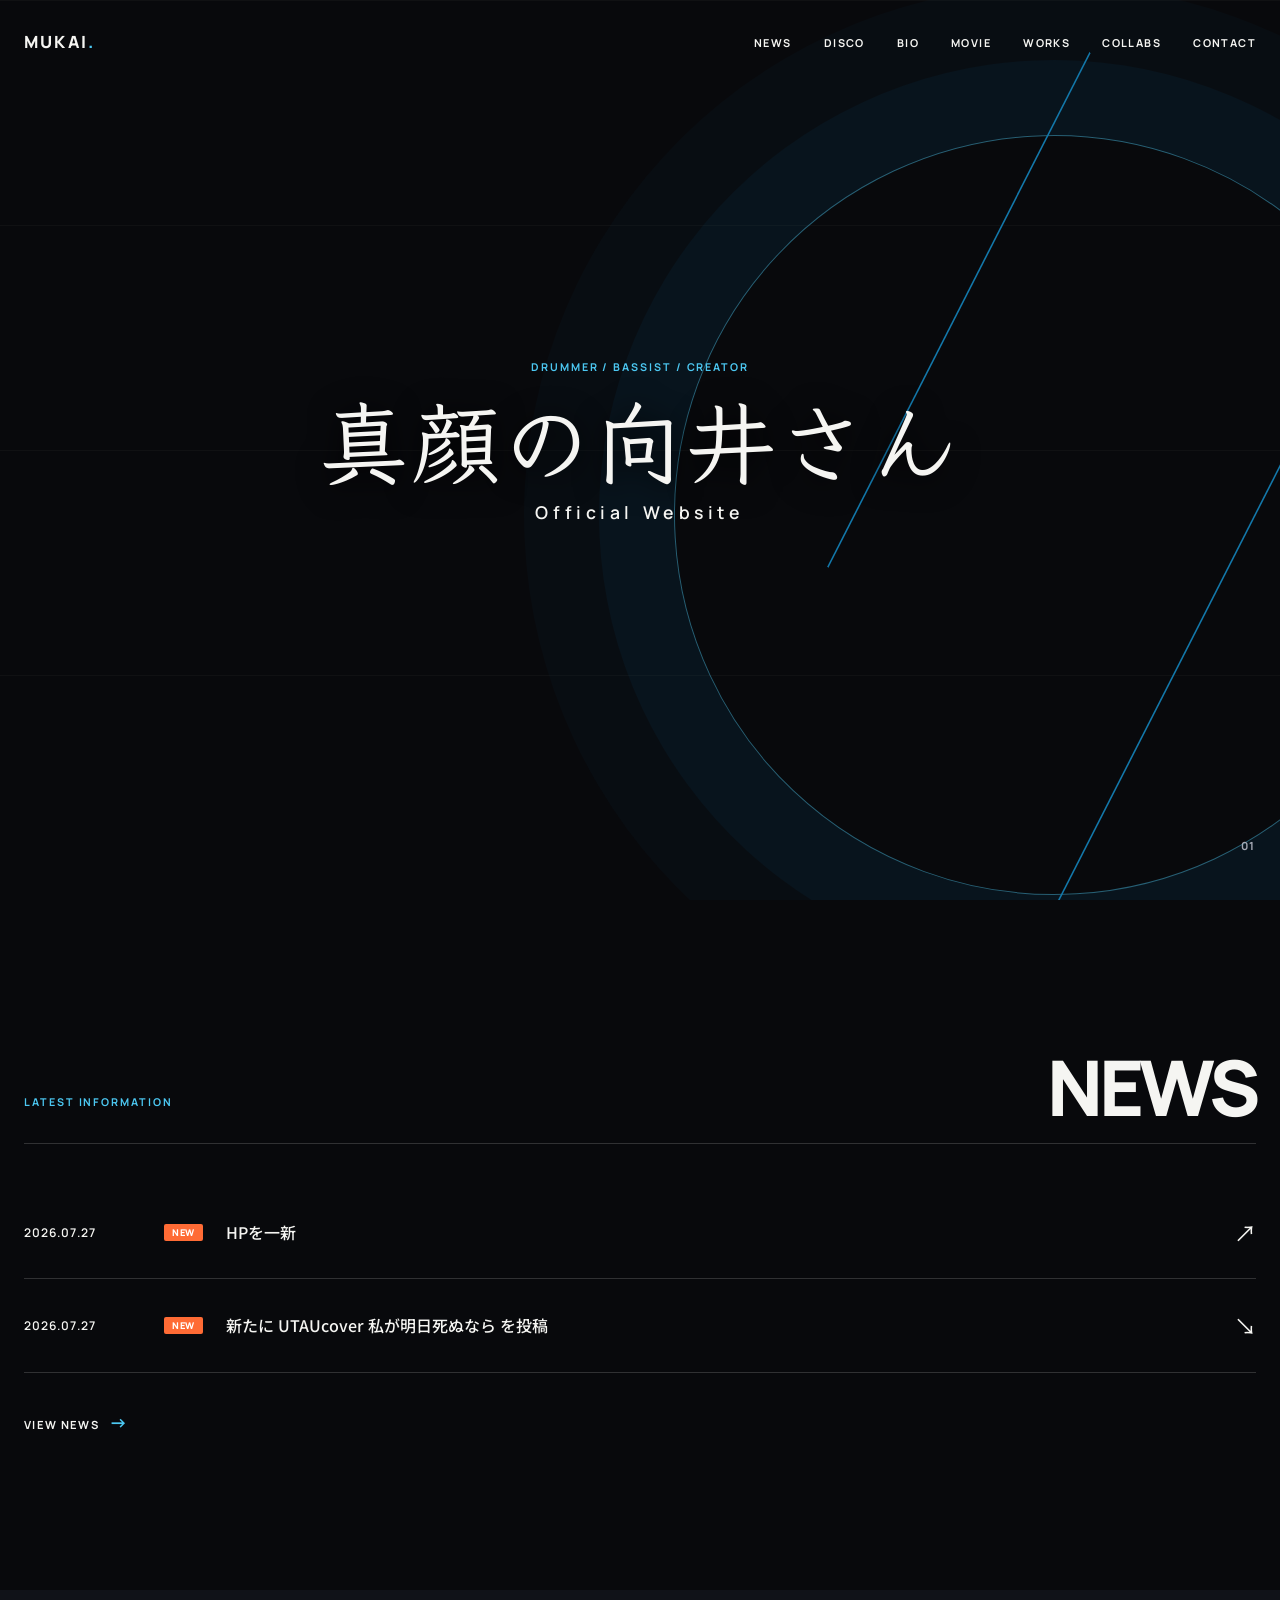
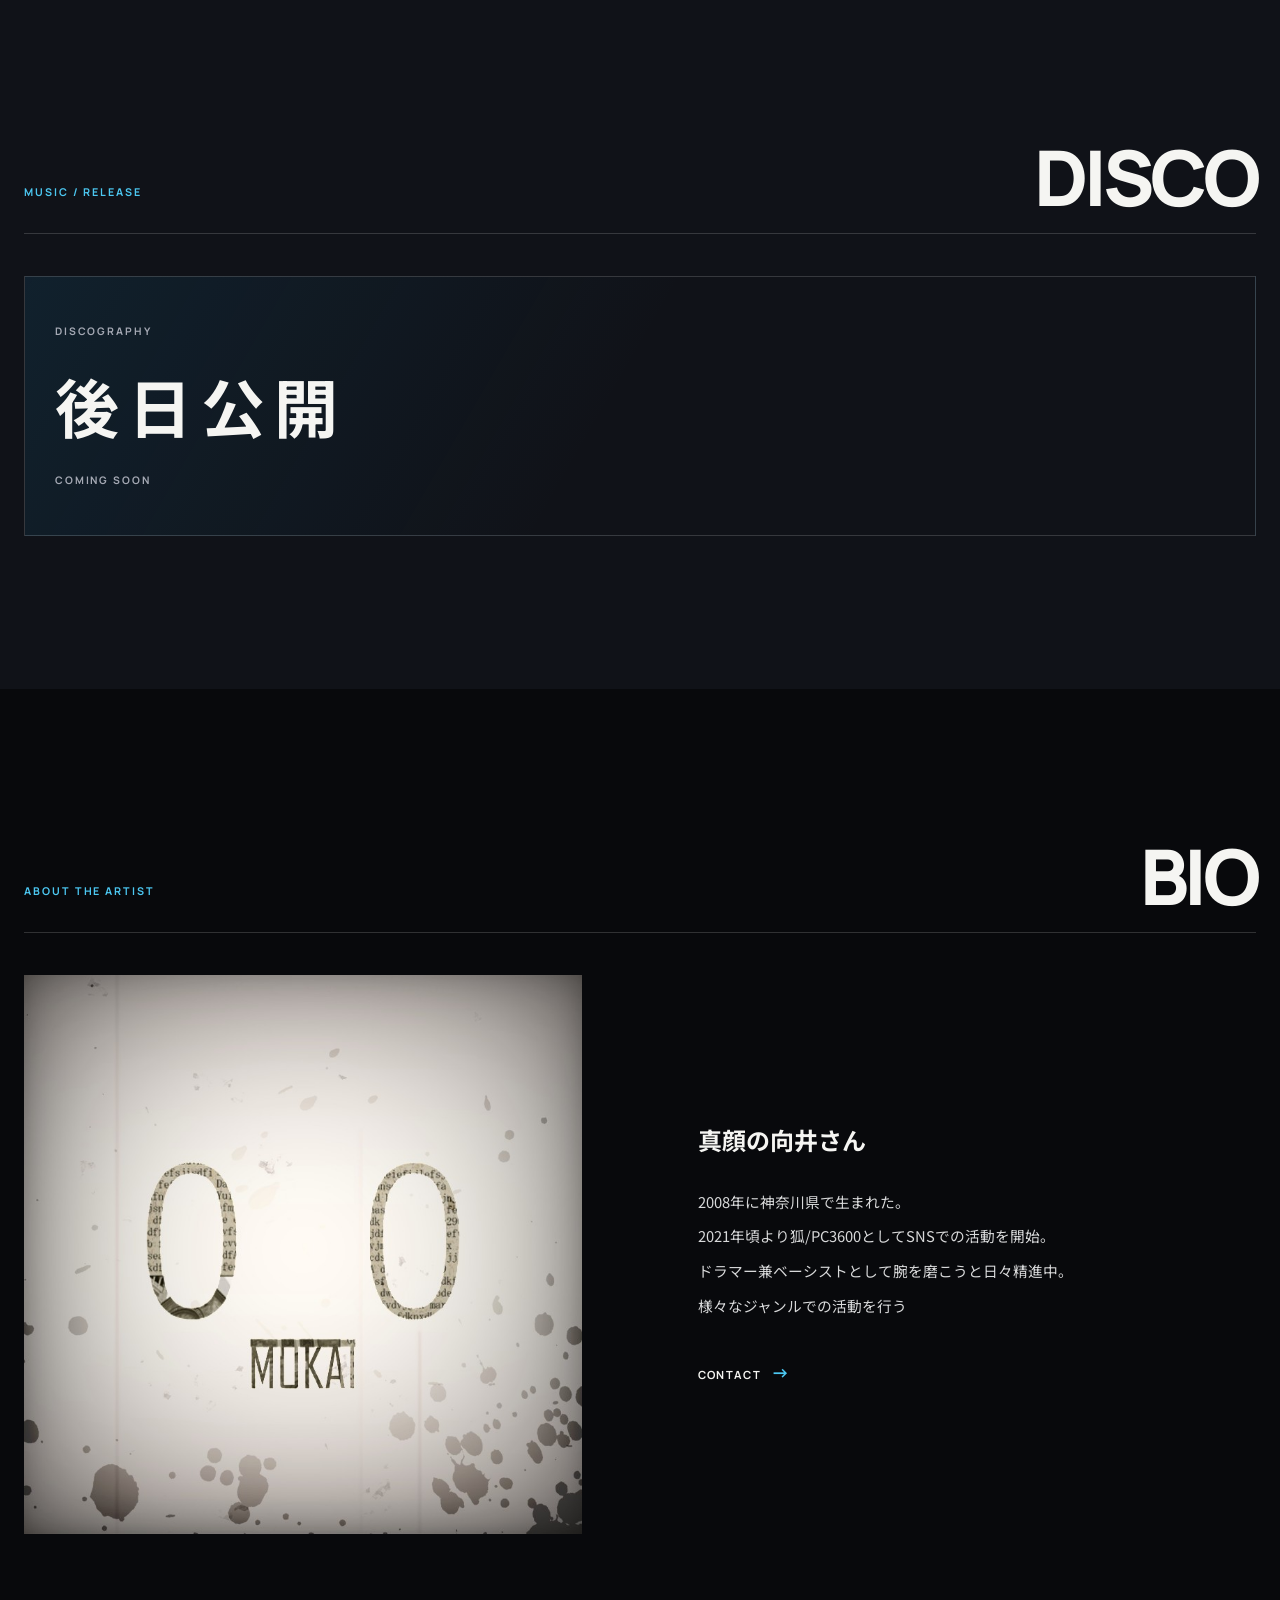
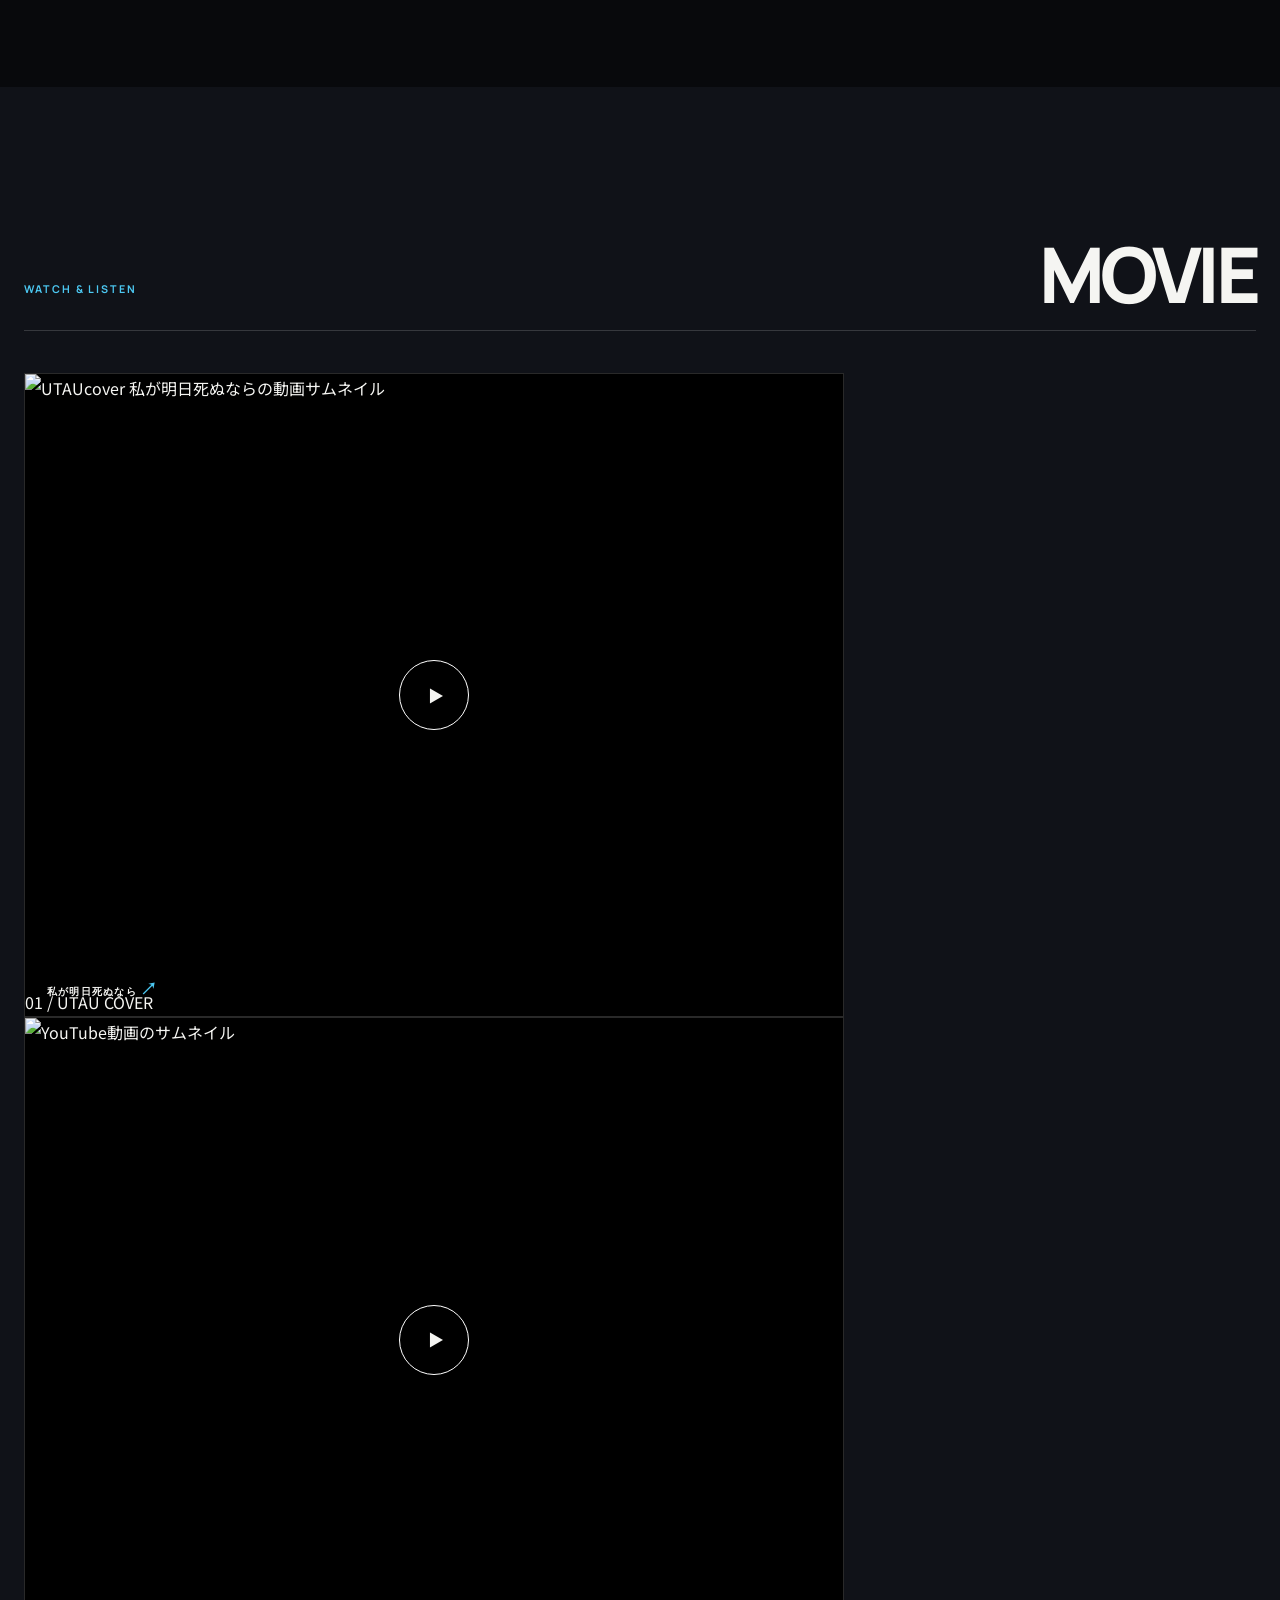
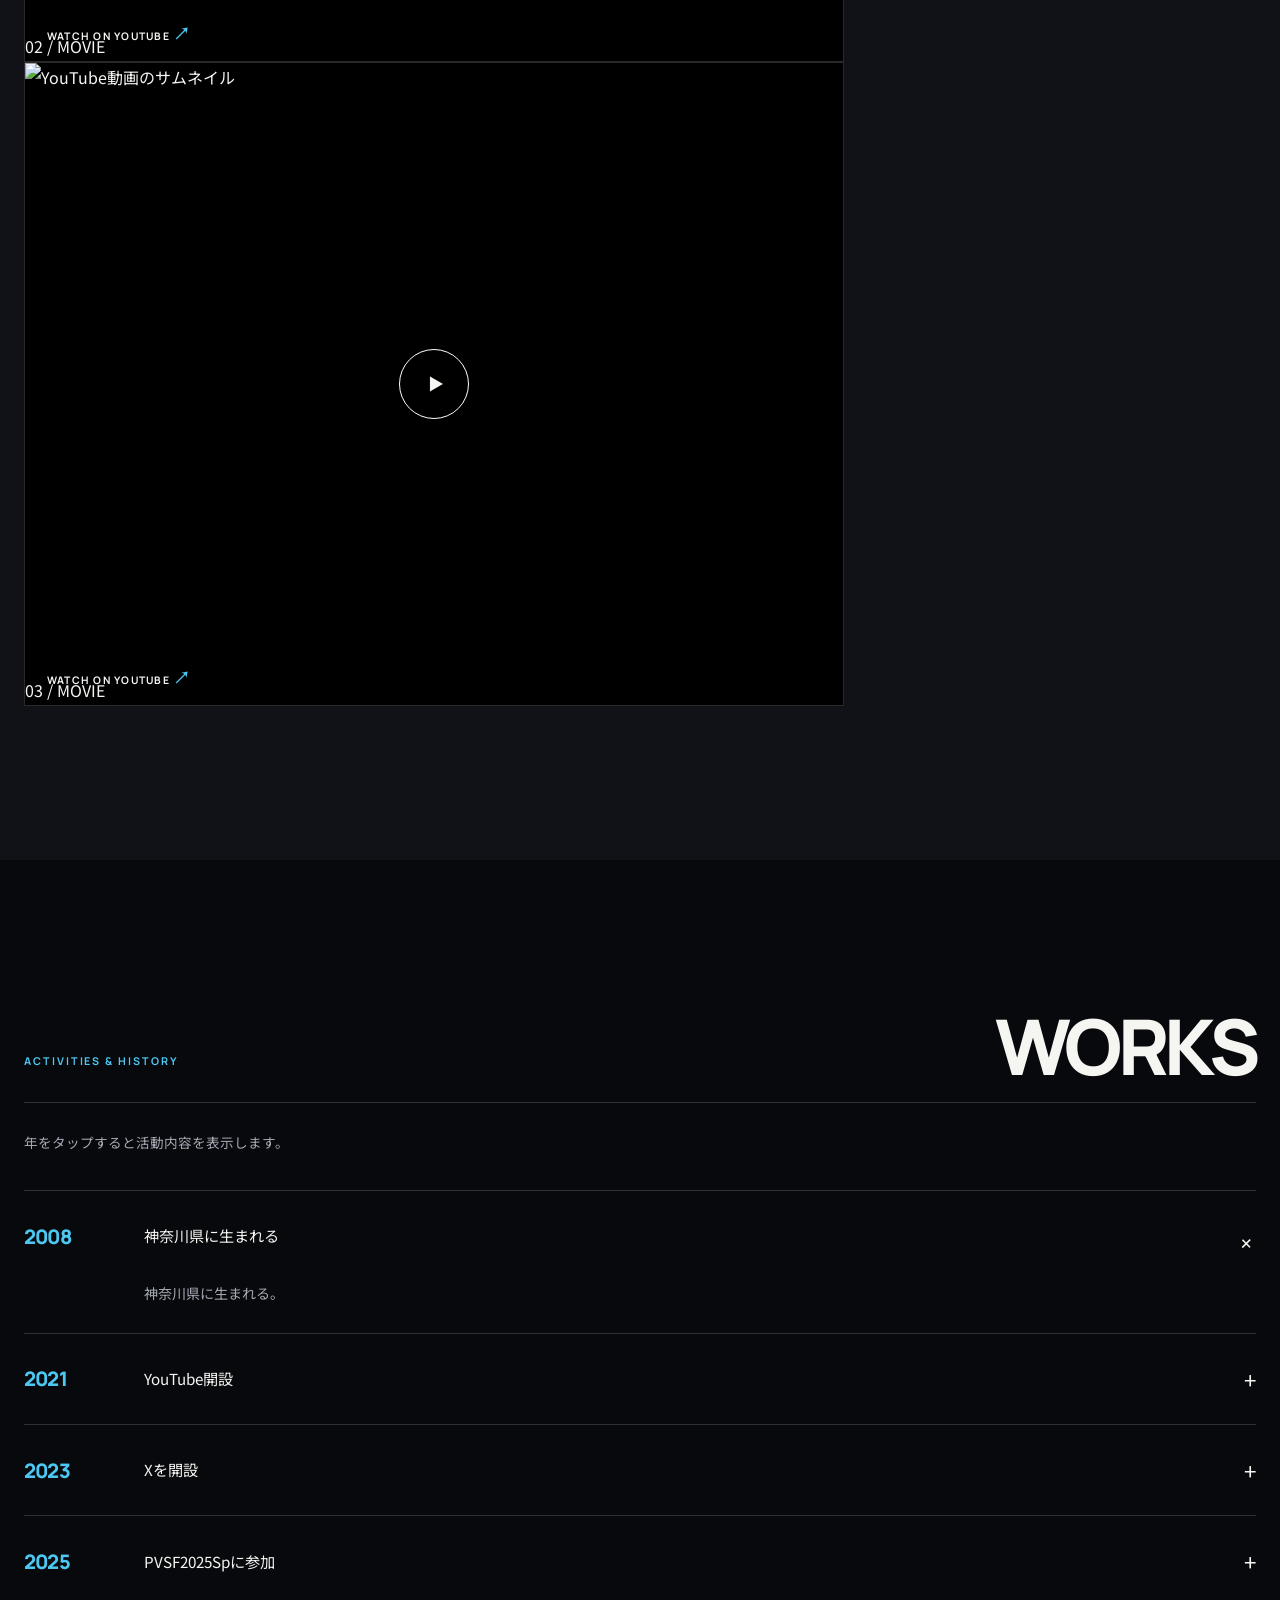
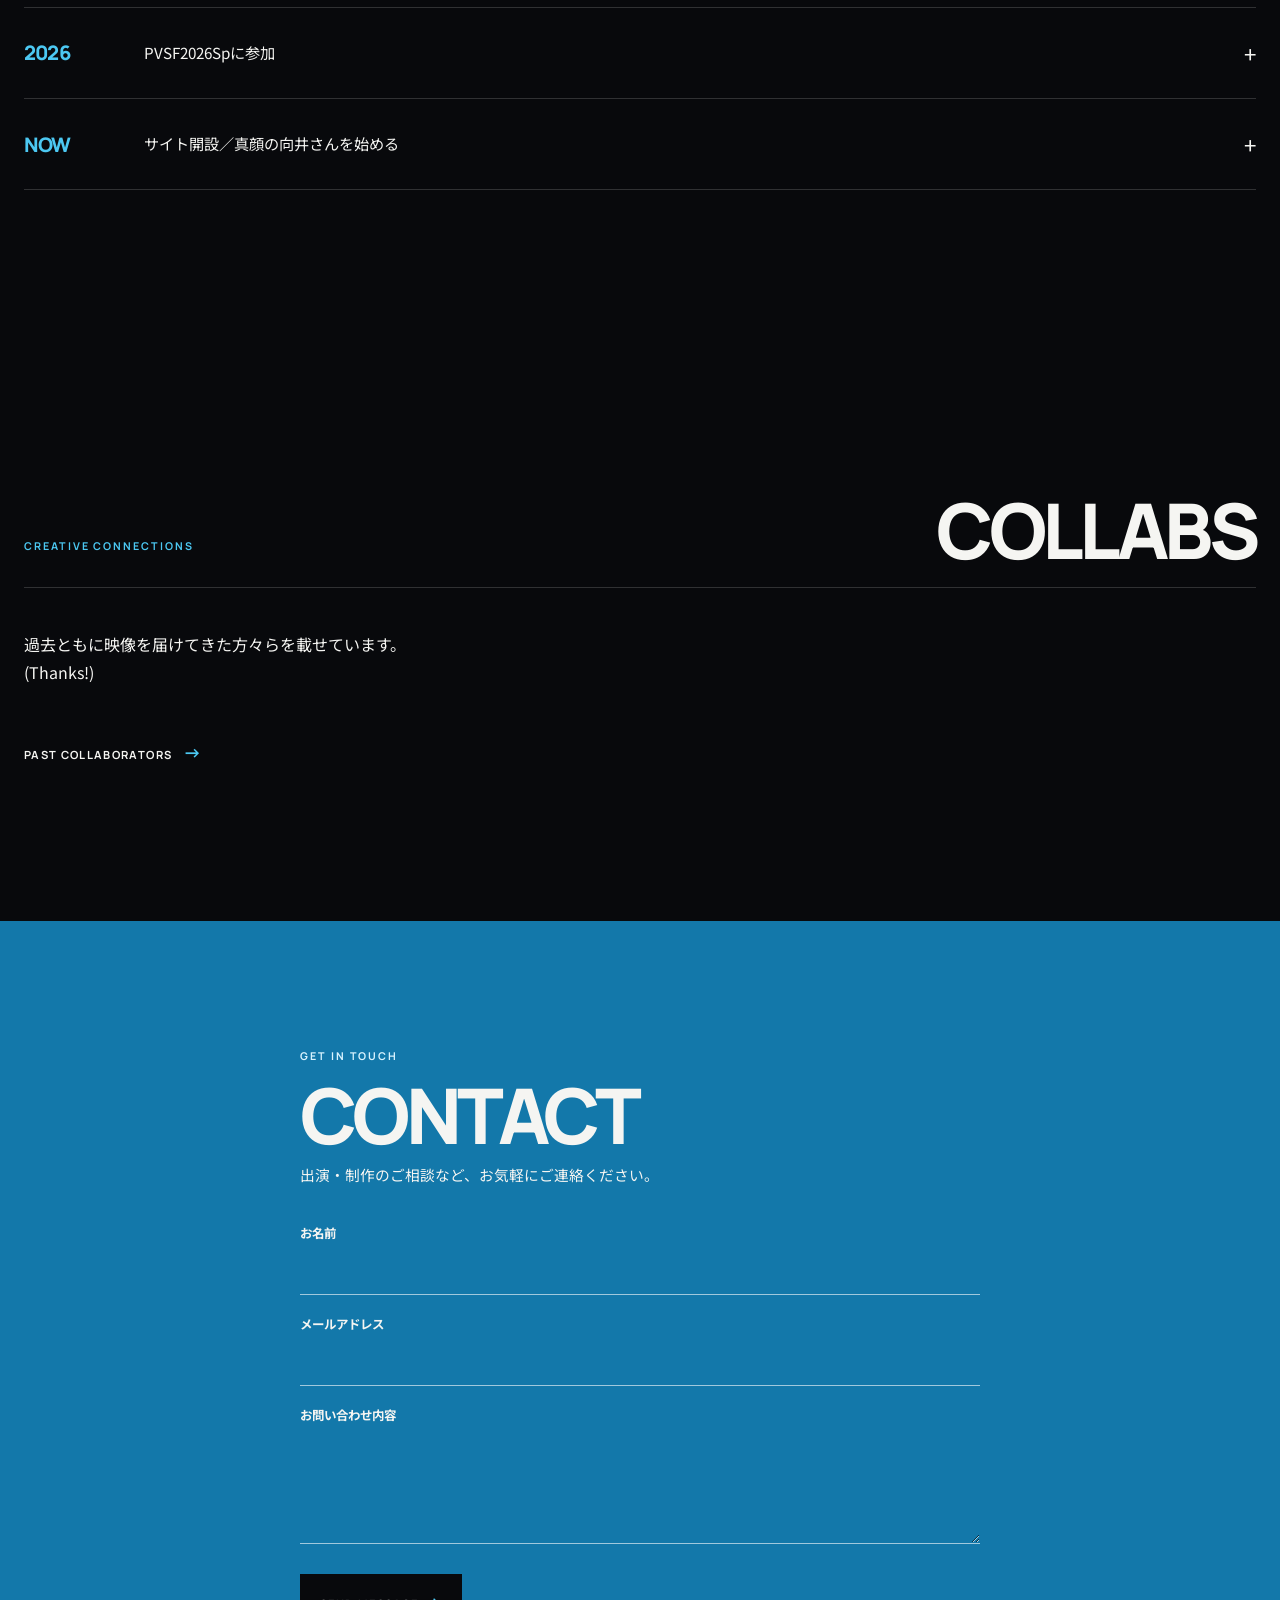
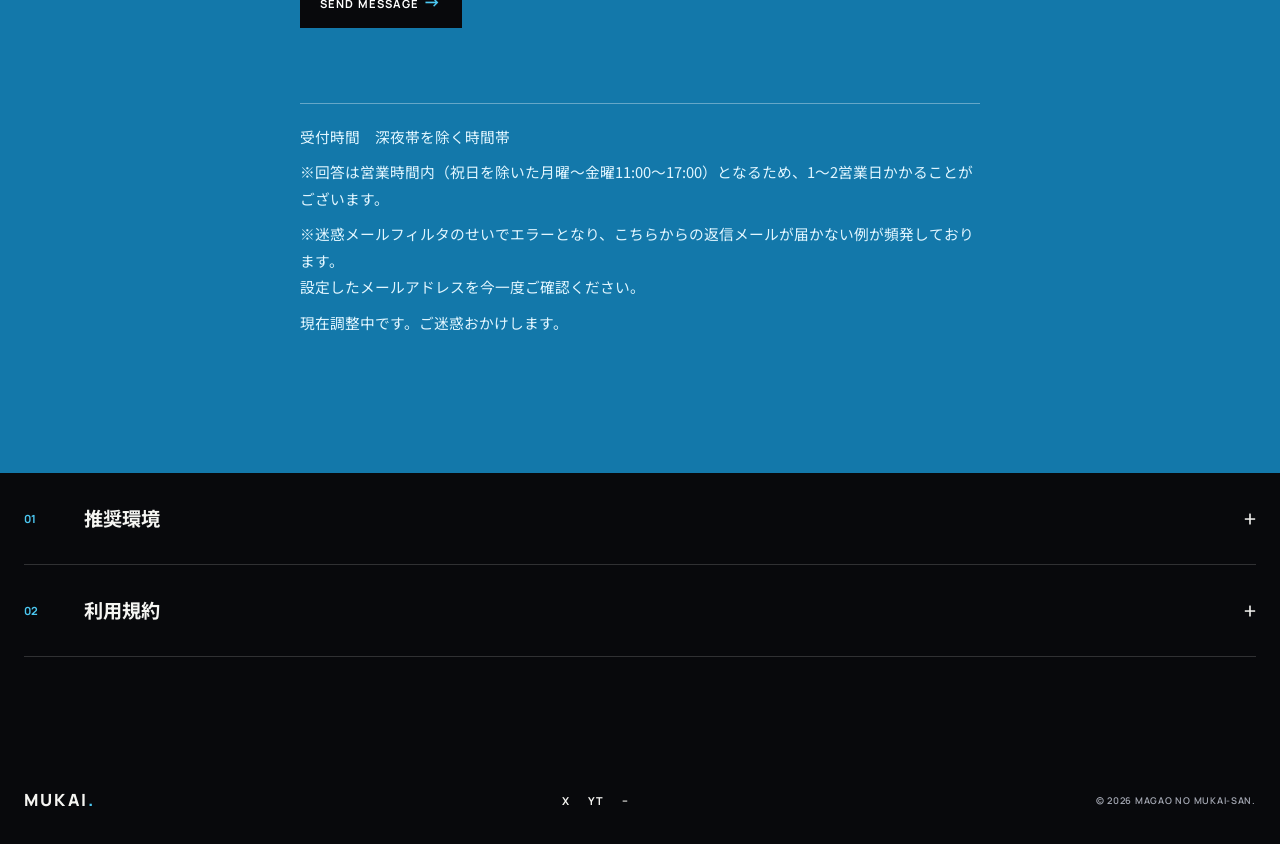
==== index.html @ 4884f95e "Add files via upload" ====
<!doctype html>
<html lang="ja">
  <head>
    <meta charset="UTF-8" />
    <meta name="viewport" content="width=device-width, initial-scale=1.0" />
    <meta name="description" content="真顔の向井さん Official Website。NEWS、DISCO、BIO、MOVIE、WORKSを掲載しています。" />
    <meta name="theme-color" content="#08090c" />
    <title>真顔の向井さん | Official Website</title>
    <link rel="preconnect" href="https://fonts.googleapis.com" />
    <link rel="preconnect" href="https://fonts.gstatic.com" crossorigin />
    <link href="https://fonts.googleapis.com/css2?family=Klee+One:wght@600&family=Manrope:wght@400;500;600;700;800&family=Noto+Sans+JP:wght@400;500;700&display=swap" rel="stylesheet" />
    <link rel="stylesheet" href="css/style.css" />
    <link rel="stylesheet" href="css/overrides.css" />
  </head>
  <body>
    <a class="skip-link" href="#main">本文へ移動</a>

    <!-- Header: JavaScriptなしでもページ内リンクとして機能します。 -->
    <header class="site-header" id="top">
      <a class="brand" href="#top" aria-label="真顔の向井さん トップへ">MUKAI<span>.</span></a>
      <button class="menu-button" type="button" aria-label="メニューを開く" aria-expanded="false" aria-controls="global-nav">
        <span></span><span></span><span></span>
      </button>
      <nav class="global-nav" id="global-nav" aria-label="メインメニュー">
        <a href="#news">NEWS</a><a href="#disco">DISCO</a><a href="#bio">BIO</a><a href="#movie">MOVIE</a><a href="#works">WORKS</a><a href="collaborators.html">COLLABS</a><a href="#contact">CONTACT</a>
      </nav>
    </header>

    <main id="main">
      <!-- Hero: 画像は assets に追加して CSS の --hero-image を差し替えられます。 -->
      <section class="hero" aria-labelledby="hero-title">
        <div class="hero__grid" aria-hidden="true"></div>
        <div class="hero__graphic" aria-hidden="true"></div>
        <div class="hero__content">
          <p class="eyebrow reveal">DRUMMER / BASSIST / CREATOR</p>
          <h1 id="hero-title" class="hero__title reveal">真顔の向井さん</h1>
          <p class="hero__official reveal">Official Website</p>
        </div>
        <p class="hero__number" aria-hidden="true">01</p>
      </section>

      <section class="section news" id="news" aria-labelledby="news-title">
        <div class="section-heading reveal"><p class="eyebrow">LATEST INFORMATION</p><h2 id="news-title">NEWS</h2></div>
        <a class="news-card reveal" href="news/hp-renewal.html">
          <time datetime="2026-07-27">2026.07.27</time>
          <span class="new-badge">NEW</span>
          <h3>HPを一新</h3>
          <span class="news-card__arrow" aria-hidden="true">↗</span>
        </a>
        <a class="news-card reveal" href="#movie">
          <time datetime="2026-07-27">2026.07.27</time>
          <span class="new-badge">NEW</span>
          <h3>新たに UTAUcover 私が明日死ぬなら を投稿</h3>
          <span class="news-card__arrow" aria-hidden="true">↘</span>
        </a>
        <a class="text-link reveal" href="news/hp-renewal.html">VIEW NEWS <span>→</span></a>
      </section>

      <section class="section disco section--surface" id="disco" aria-labelledby="disco-title">
        <div class="section-heading reveal"><p class="eyebrow">MUSIC / RELEASE</p><h2 id="disco-title">DISCO</h2></div>
        <div class="coming-soon reveal"><p>DISCOGRAPHY</p><strong>後日公開</strong><span>COMING SOON</span></div>
      </section>

      <section class="section bio" id="bio" aria-labelledby="bio-title">
        <div class="section-heading reveal"><p class="eyebrow">ABOUT THE ARTIST</p><h2 id="bio-title">BIO</h2></div>
        <div class="bio__layout">
          <figure class="bio__image reveal"><img src="MUKAI.jpg" alt="真顔の向井さんのMUKAIアイコン" width="800" height="800" loading="lazy" /></figure>
          <div class="bio__copy reveal">
            <h3>真顔の向井さん</h3>
            <p>2008年に神奈川県で生まれた。<br />2021年頃より狐/PC3600としてSNSでの活動を開始。<br />ドラマー兼ベーシストとして腕を磨こうと日々精進中。<br />様々なジャンルでの活動を行う</p>
            <a class="text-link" href="#contact">CONTACT <span>→</span></a>
          </div>
        </div>
      </section>

      <section class="section movie section--surface" id="movie" aria-labelledby="movie-title">
        <div class="section-heading reveal"><p class="eyebrow">WATCH &amp; LISTEN</p><h2 id="movie-title">MOVIE</h2></div>
        <!-- 音楽サイトの作品一覧のように、サムネイル・種別・視聴先を整然と表示します。 -->
        <div class="movie-archive">
          <a class="movie-card reveal" href="https://youtu.be/SB6RyebskJU?si=KvrccO0UgUGBesxb" target="_blank" rel="noopener noreferrer" aria-label="UTAUcover 私が明日死ぬならをYouTubeで再生（新しいタブで開く）">
            <img src="https://i.ytimg.com/vi/SB6RyebskJU/hqdefault.jpg" alt="UTAUcover 私が明日死ぬならの動画サムネイル" width="480" height="360" loading="lazy" />
            <span class="movie-card__play" aria-hidden="true">▶</span><span class="movie-card__number">01 / UTAU COVER</span><span class="movie-card__label">私が明日死ぬなら <i>↗</i></span>
          </a>
          <a class="movie-card reveal" href="https://youtu.be/8ImHr9uvGXM" target="_blank" rel="noopener noreferrer" aria-label="YouTubeで動画を再生（新しいタブで開く）">
            <img src="https://i.ytimg.com/vi/8ImHr9uvGXM/hqdefault.jpg" alt="YouTube動画のサムネイル" width="480" height="360" loading="lazy" />
            <span class="movie-card__play" aria-hidden="true">▶</span><span class="movie-card__number">02 / MOVIE</span><span class="movie-card__label">WATCH ON YOUTUBE <i>↗</i></span>
          </a>
          <a class="movie-card reveal" href="https://youtu.be/6AFlgF3NKUw" target="_blank" rel="noopener noreferrer" aria-label="YouTubeで動画を再生（新しいタブで開く）">
            <img src="https://i.ytimg.com/vi/6AFlgF3NKUw/hqdefault.jpg" alt="YouTube動画のサムネイル" width="480" height="360" loading="lazy" />
            <span class="movie-card__play" aria-hidden="true">▶</span><span class="movie-card__number">03 / MOVIE</span><span class="movie-card__label">WATCH ON YOUTUBE <i>↗</i></span>
          </a>
        </div>
      </section>

      <section class="section works" id="works" aria-labelledby="works-title">
        <div class="section-heading reveal"><p class="eyebrow">ACTIVITIES &amp; HISTORY</p><h2 id="works-title">WORKS</h2></div>
        <p class="works__lead reveal">年をタップすると活動内容を表示します。</p>
        <!-- 年表: button と詳細を1組ずつ追加すれば、JavaScriptが自動で動作します。 -->
        <div class="timeline reveal">
          <article class="timeline__item is-open">
            <button class="timeline__trigger" type="button" aria-expanded="true"><time datetime="2008">2008</time><span>神奈川県に生まれる</span><i>+</i></button>
            <div class="timeline__panel"><p>神奈川県に生まれる。</p></div>
          </article>
          <article class="timeline__item">
            <button class="timeline__trigger" type="button" aria-expanded="false"><time datetime="2021">2021</time><span>YouTube開設</span><i>+</i></button>
            <div class="timeline__panel" hidden><p>YouTubeを開設。</p></div>
          </article>
          <article class="timeline__item">
            <button class="timeline__trigger" type="button" aria-expanded="false"><time datetime="2023">2023</time><span>Xを開設</span><i>+</i></button>
            <div class="timeline__panel" hidden><p>Xを開設。</p></div>
          </article>
          <article class="timeline__item">
            <button class="timeline__trigger" type="button" aria-expanded="false"><time datetime="2025">2025</time><span>PVSF2025Spに参加</span><i>+</i></button>
            <div class="timeline__panel" hidden><p>PVSF2025Spに参加。</p></div>
          </article>
          <article class="timeline__item">
            <button class="timeline__trigger" type="button" aria-expanded="false"><time datetime="2026">2026</time><span>PVSF2026Spに参加</span><i>+</i></button>
            <div class="timeline__panel" hidden><p>PVSF2026Spに参加。</p></div>
          </article>
          <article class="timeline__item">
            <button class="timeline__trigger" type="button" aria-expanded="false"><time datetime="2026">NOW</time><span>サイト開設／真顔の向井さんを始める</span><i>+</i></button>
            <div class="timeline__panel" hidden><p>真顔の向井さん Official Website を開設。アーティスト活動を開始。</p></div>
          </article>
        </div>
      </section>

      <section class="section collaborators" id="collaborators" aria-labelledby="collaborators-title">
        <div class="section-heading reveal"><p class="eyebrow">CREATIVE CONNECTIONS</p><h2 id="collaborators-title">COLLABS</h2></div>
        <div class="collaborators__intro reveal"><p>過去ともに映像を届けてきた方々らを載せています。<br />(Thanks!)</p><a class="text-link" href="collaborators.html">PAST COLLABORATORS <span>→</span></a></div>
      </section>

      <section class="contact" id="contact" aria-labelledby="contact-title">
        <div class="contact__inner reveal"><p class="eyebrow">GET IN TOUCH</p><h2 id="contact-title">CONTACT</h2><p>出演・制作のご相談など、お気軽にご連絡ください。</p>
          <!-- FormSubmit経由で指定Gmailアドレスへ送信します。初回のみ届く認証メールで有効化してください。 -->
          <form class="contact-form" action="https://formsubmit.co/44324432au@gmail.com" method="post">
            <input type="hidden" name="_subject" value="真顔の向井さん Official Website｜お問い合わせ" />
            <input type="hidden" name="_captcha" value="false" />
            <input type="hidden" name="_template" value="table" />
            <label>お名前<input name="name" type="text" autocomplete="name" required /></label>
            <label>メールアドレス<input name="email" type="email" autocomplete="email" required /></label>
            <label>お問い合わせ内容<textarea name="message" rows="4" required></textarea></label>
            <button class="submit-button" type="submit">SEND MESSAGE <span>→</span></button>
            <p class="form-status" aria-live="polite" role="status"></p>
          </form>
          <aside class="contact-notes" aria-label="お問い合わせについて"><p>受付時間　深夜帯を除く時間帯</p><p>※回答は営業時間内（祝日を除いた月曜～金曜11:00～17:00）となるため、1～2営業日かかることがございます。</p><p>※迷惑メールフィルタのせいでエラーとなり、こちらからの返信メールが届かない例が頻発しております。<br />設定したメールアドレスを今一度ご確認ください。</p><p>現在調整中です。ご迷惑おかけします。</p></aside>
        </div>
      </section>

      <section class="information" aria-label="ご利用案内">
        <details class="information__item reveal">
          <summary><span>01</span><h2>推奨環境</h2><i aria-hidden="true">+</i></summary>
          <div class="information__content">
            <p>対応デバイス：PC / タブレット / スマートフォン</p>
            <h3>■Android：</h3><p>Android 6.0以上。標準ブラウザまたはChrome最新版</p>
            <h3>■iPhone：</h3><p>iOS12以上。Safari最新版</p>
            <h3>■Windows：</h3><p>Windows10以上。Microsoft EdgeまたはChromeの最新版</p>
            <h3>■Mac OS：</h3><p>macOS Catalina 10.15以上。SafariまたはChromeの最新版</p>
            <p>本サイトはGithubを使用しています。不具合が起きていますと動作いたしませんので、不具合発生の際はご連絡ください。</p>
          </div>
        </details>
        <details class="information__item reveal">
          <summary><span>02</span><h2>利用規約</h2><i aria-hidden="true">+</i></summary>
          <div class="information__content">
            <p>真顔の向井さんofficial website(以下「本サイト」といいます)が提供する情報サイトです。<br />ご利用の前に必ず本利用契約をお読み下さい。</p>
            <p>お客様が本サイトの内容を当社に無断で転載・複写・蓄積又は転送することを禁止します。</p>
            <p>本サイト及び本利用契約を予告なく改訂、追加、変更または廃止することができるものとします。</p>
            <p>本サイトは、お客様への事前の通知なくして、サイトの内容を変更することがあります。お客様の承諾を得ることなく、その他で掲示した上で、本サイトを廃止できるものとし、お客様はこれをあらかじめ了承しているものとします。当社は、以下のいずれかの事由が生じた場合には、お客様に事前に通知することなく一時的に本サイトを中断することがあります。</p>
            <ul><li>本サイト用設備の保守を定期的にまた緊急に行う必要がある場合</li><li>火災、停電等により本サービスの提供ができなくなった場合</li><li>地震、噴火、洪水、津波等の天災により本サービスの提供ができなくなった場合</li><li>その他、運用上または技術上、本サービスの一時的な中断を必要とする場合</li></ul>
            <p>お客様は本サイトを通じて法律上の規制、公序良俗に反するおそれのある行動、当社または第三者の誹謗、中傷又は名誉・信頼を毀損する行動又は反するおそれのある行動を一切起こしてはならないものとします。</p>
            <p>お客様の情報は機密として扱い、責任をもって返信いたします。</p>
          </div>
        </details>
      </section>
    </main>

    <footer class="site-footer"><a class="brand" href="#top">MUKAI<span>.</span></a><div class="social-links" aria-label="リンク"><a href="https://x.com/KZNM_M4" target="_blank" rel="noopener noreferrer" aria-label="Xを開く（新しいタブ）">X</a><a href="http://www.youtube.com/@Mukai_FOX" target="_blank" rel="noopener noreferrer" aria-label="YouTubeを開く（新しいタブ）">YT</a><a href="#top" aria-label="ページ上部へ戻る">−</a></div><small>© 2026 MAGAO NO MUKAI-SAN.</small></footer>
    <script src="js/main.js" defer></script>
  </body>
</html>
---- css/style.css ----
:root{--bg:#08090c;--surface:#101218;--text:#f5f5f2;--muted:#a5a9b4;--line:rgba(255,255,255,.16);--blue:#1378aa;--blue-light:#4cc8f2;--orange:#ff6b35;--max:1240px}*{box-sizing:border-box}html{scroll-behavior:smooth}body{margin:0;background:var(--bg);color:var(--text);font-family:"Noto Sans JP",sans-serif;line-height:1.8}a{color:inherit;text-decoration:none}button,input,textarea{font:inherit}.skip-link{position:fixed;left:12px;top:-60px;z-index:20;background:white;color:black;padding:8px 14px}.skip-link:focus{top:12px}.site-header{height:84px;padding:0 max(24px,calc((100vw - var(--max))/2));display:flex;align-items:center;justify-content:space-between;position:absolute;top:0;width:100%;z-index:10}.brand{font:800 1.05rem/1 Manrope,sans-serif;letter-spacing:.13em}.brand span{color:var(--blue-light)}.global-nav{display:flex;gap:clamp(18px,2.5vw,40px);font:700 .68rem Manrope,sans-serif;letter-spacing:.13em}.global-nav a,.social-links a{transition:color .25s}.global-nav a:hover,.social-links a:hover{color:var(--blue-light)}.menu-button{display:none;background:none;border:0;padding:8px;cursor:pointer}.menu-button span{display:block;width:25px;height:1px;background:#fff;margin:6px}.hero{min-height:100svh;position:relative;display:grid;place-items:center;overflow:hidden}.hero__grid{position:absolute;inset:0;background:linear-gradient(90deg,transparent 49.95%,rgba(255,255,255,.06) 50%,transparent 50.05%),linear-gradient(rgba(255,255,255,.05) 1px,transparent 1px);background-size:50% 100%,100% 25%;opacity:.65}.hero__image{position:absolute;inset:0;background:linear-gradient(90deg,rgba(8,9,12,.93) 12%,rgba(8,9,12,.4)),url("../yk.jpg") center/cover no-repeat;filter:grayscale(1) contrast(1.1);opacity:.55;transform:scale(1.05);animation:float-image 14s ease-in-out infinite}.hero__content{position:relative;width:min(var(--max),100% - 48px);padding-top:80px}.eyebrow{font:700 .67rem/1.4 Manrope,sans-serif;letter-spacing:.18em;color:var(--blue-light);margin:0 0 18px}.hero__title{font:600 clamp(3.4rem,10vw,9rem)/1 "Klee One","Noto Sans JP",sans-serif;margin:0;letter-spacing:.02em;text-shadow:0 4px 30px #000}.hero__official{font:600 clamp(.85rem,1.5vw,1.1rem) Manrope,sans-serif;letter-spacing:.26em;margin:18px 0 0}.circle-link{position:absolute;right:0;bottom:10vh;border:1px solid var(--line);border-radius:50%;height:132px;width:132px;display:flex;align-items:center;justify-content:center;flex-direction:column;font:700 .58rem/1.5 Manrope,sans-serif;letter-spacing:.1em;transition:background .3s}.circle-link i{color:var(--blue-light);font-size:1.2rem;font-style:normal}.circle-link:hover{background:var(--blue)}.hero__number{position:absolute;right:max(24px,calc((100vw - var(--max))/2));bottom:36px;font:700 .7rem Manrope,sans-serif;color:var(--muted);letter-spacing:.15em}.section{padding:clamp(88px,12vw,170px) max(24px,calc((100vw - var(--max))/2));}.section--surface{background:var(--surface)}.section-heading{display:flex;align-items:end;justify-content:space-between;border-bottom:1px solid var(--line);padding-bottom:24px;margin-bottom:42px}.section-heading .eyebrow{margin:0 0 9px}.section-heading h2,.contact h2{font:800 clamp(3rem,6vw,5.6rem)/.85 Manrope,sans-serif;letter-spacing:-.06em;margin:0}.news-card{display:grid;grid-template-columns:140px 62px 1fr 40px;align-items:center;border-bottom:1px solid var(--line);padding:26px 0;transition:padding .3s,color .3s}.news-card:hover{padding-left:14px;color:var(--blue-light)}.news-card time{font:600 .75rem Manrope,sans-serif;letter-spacing:.08em}.new-badge{display:inline-flex;align-items:center;justify-content:center;background:var(--orange);width:max-content;padding:2px 8px;border-radius:2px;font:800 .58rem Manrope,sans-serif;letter-spacing:.08em;color:white}.news-card h3{font-size:1rem;margin:0;font-weight:500}.news-card__arrow{font-size:1.4rem;text-align:right}.text-link{display:inline-block;margin-top:36px;font:700 .7rem Manrope,sans-serif;letter-spacing:.12em}.text-link span{color:var(--blue-light);font-size:1.15rem;padding-left:7px}.coming-soon{min-height:260px;border:1px solid var(--line);padding:30px;display:flex;flex-direction:column;justify-content:center;background:linear-gradient(120deg,rgba(19,120,170,.14),transparent 48%)}.coming-soon p,.coming-soon span{font:700 .65rem Manrope,sans-serif;letter-spacing:.18em;color:var(--muted);margin:0}.coming-soon strong{font-size:clamp(2rem,5vw,4rem);letter-spacing:.14em;margin:10px 0}.bio__layout{display:grid;grid-template-columns:1fr 1fr;gap:clamp(38px,9vw,140px);align-items:center}.bio__image{margin:0;overflow:hidden;background:#020304}.bio__image img{width:100%;display:block;filter:grayscale(1);transition:filter .5s,transform .6s}.bio__image:hover img{filter:grayscale(.2);transform:scale(1.04)}.bio__copy h3{font:700 1.5rem "Noto Sans JP",sans-serif;margin:0 0 28px}.bio__copy p{font-size:.92rem;line-height:2.35;color:#d8d9da;margin:0}.video-placeholder{aspect-ratio:16/7;background:linear-gradient(125deg,#0c1015 30%,#0a4260);border:1px solid var(--line);display:flex;align-items:center;justify-content:center;flex-direction:column;gap:16px;position:relative;overflow:hidden}.video-placeholder:after{content:"";position:absolute;width:50%;height:180%;background:rgba(255,255,255,.04);transform:rotate(37deg)}.video-placeholder span,.video-placeholder small{font:700 .7rem Manrope,sans-serif;letter-spacing:.2em;z-index:1}.video-placeholder small{color:var(--muted)}.video-placeholder button{width:65px;height:65px;border-radius:50%;border:1px solid var(--text);background:transparent;color:#fff;cursor:pointer;z-index:1;transition:background .25s}.video-placeholder button:hover{background:var(--blue)}.works__lead{color:var(--muted);font-size:.85rem;margin:-15px 0 35px}.timeline{border-top:1px solid var(--line)}.timeline__item{border-bottom:1px solid var(--line)}.timeline__trigger{cursor:pointer;background:none;color:var(--text);border:0;width:100%;padding:25px 0;display:grid;grid-template-columns:120px 1fr 30px;text-align:left;align-items:center}.timeline__trigger time{font:800 1.25rem Manrope,sans-serif;letter-spacing:-.04em;color:var(--blue-light)}.timeline__trigger span{font-size:.95rem}.timeline__trigger i{font-size:1.4rem;font-style:normal;text-align:right;transition:transform .3s}.is-open .timeline__trigger i{transform:rotate(45deg)}.timeline__panel{padding:0 50px 26px 120px;color:var(--muted);font-size:.88rem}.timeline__panel p{margin:0}.contact{background:var(--blue);padding:clamp(80px,10vw,140px) 24px}.contact__inner{max-width:680px;margin:auto}.contact .eyebrow{color:#d9f4ff}.contact p:not(.eyebrow){font-size:.92rem}.contact-form{display:grid;gap:18px;margin-top:34px}.contact-form label{display:grid;gap:7px;font-size:.78rem;font-weight:700}.contact-form input,.contact-form textarea{width:100%;background:transparent;color:#fff;border:0;border-bottom:1px solid rgba(255,255,255,.6);border-radius:0;padding:10px 2px;outline:none;resize:vertical}.contact-form input:focus,.contact-form textarea:focus{border-color:#fff}.submit-button{justify-self:start;color:#fff;background:#08090c;border:0;padding:15px 20px;margin-top:12px;cursor:pointer;font:700 .7rem Manrope,sans-serif;letter-spacing:.1em}.submit-button span{color:var(--blue-light);font-size:1.1rem}.site-footer{padding:35px max(24px,calc((100vw - var(--max))/2));display:flex;align-items:center;gap:28px;justify-content:space-between}.social-links{display:flex;gap:18px;font:700 .68rem Manrope,sans-serif;letter-spacing:.08em}.site-footer small{font:600 .58rem Manrope,sans-serif;letter-spacing:.08em;color:var(--muted)}.article{min-height:calc(100svh - 170px);max-width:900px;margin:auto;padding:180px 24px 110px}.article .eyebrow{margin-bottom:35px}.article time{font:600 .75rem Manrope,sans-serif;margin-right:16px}.article h1{font:700 clamp(2.2rem,6vw,5rem)/1.2 "Noto Sans JP",sans-serif;margin:25px 0 55px}.article__body{border-top:1px solid var(--line);border-bottom:1px solid var(--line);padding:35px 0}.article__body p{margin:0;font-size:1rem}.back-link{font:700 .68rem Manrope,sans-serif;letter-spacing:.1em}.reveal{opacity:0;transform:translateY(28px);transition:opacity .75s ease,transform .75s ease}.reveal.is-visible{opacity:1;transform:none}@keyframes float-image{50%{transform:scale(1.12) translate3d(-1%,1%,0)}}@media (prefers-reduced-motion:reduce){html{scroll-behavior:auto}.hero__image{animation:none}.reveal{opacity:1;transform:none;transition:none}}@media(max-width:720px){.site-header{height:70px}.menu-button{display:block;z-index:12}.global-nav{position:fixed;inset:0;background:rgba(8,9,12,.98);flex-direction:column;align-items:center;justify-content:center;gap:28px;font-size:1rem;opacity:0;visibility:hidden;transition:.25s}.global-nav.is-open{opacity:1;visibility:visible}.menu-button.is-open span:nth-child(1){transform:translateY(7px) rotate(45deg)}.menu-button.is-open span:nth-child(2){opacity:0}.menu-button.is-open span:nth-child(3){transform:translateY(-7px) rotate(-45deg)}.menu-button span{transition:.25s}.hero__content{padding-top:40px}.circle-link{right:0;bottom:-130px}.hero__number{bottom:24px}.section-heading{display:block}.section-heading h2{margin-top:10px}.news-card{grid-template-columns:1fr 45px;gap:10px}.news-card time{grid-column:1}.news-card .new-badge{grid-column:2;grid-row:1}.news-card h3{grid-column:1}.news-card__arrow{grid-column:2;grid-row:2}.bio__layout{grid-template-columns:1fr}.bio__copy{padding-left:8px}.video-placeholder{aspect-ratio:1.45}.timeline__trigger{grid-template-columns:78px 1fr 25px}.timeline__panel{padding-left:78px}.site-footer{align-items:flex-start;flex-wrap:wrap}.site-footer small{width:100%}}
---- css/overrides.css ----
/* 追加入力されたコンテンツ用のスタイル。既存デザインへの影響を限定しています。 */
.hero__content{min-height:100svh;padding:84px 0 100px;text-align:center;display:flex;flex-direction:column;align-items:center;justify-content:center}.hero__title{font-size:clamp(2.7rem,7vw,6.3rem)}.circle-link{position:absolute;left:50%;right:auto;bottom:28px;transform:translateX(-50%)}.contact-notes{margin-top:28px;padding-top:20px;border-top:1px solid rgba(255,255,255,.35);font-size:.7rem;line-height:1.8;color:#e1f6ff}.contact-notes p{margin:0 0 9px!important}.form-status{min-height:1.8em;margin:2px 0 0;font-size:.8rem;font-weight:700}.form-status.is-sending{color:#e1f6ff}.form-status.is-success{color:#fff}.form-status.is-error{color:#ffe5d9}.submit-button:disabled{cursor:wait;opacity:.6}.timeline__panel{display:grid;grid-template-rows:minmax(0,1fr);padding-top:0;overflow:hidden;opacity:1;transition:grid-template-rows .38s ease,opacity .25s ease,padding-bottom .38s ease}.timeline__panel p{overflow:hidden}.timeline__item:not(.is-open) .timeline__panel{grid-template-rows:minmax(0,0fr);padding-bottom:0;opacity:0}
.hero__image{display:none}.hero__graphic{position:absolute;width:min(72vw,760px);aspect-ratio:1;right:-12vw;top:15%;border:1px solid rgba(76,200,242,.45);border-radius:50%;box-shadow:0 0 0 75px rgba(19,120,170,.07),0 0 0 150px rgba(19,120,170,.035);transform:rotate(-25deg)}.hero__graphic:before{content:"";position:absolute;inset:20%;border-top:2px solid var(--blue);border-bottom:2px solid var(--blue);transform:skewY(-38deg)}.bio__image{width:min(100%,1000px);overflow:visible}.bio__image img{width:auto;height:auto;max-width:100%;filter:none;transition:none}.bio__image:hover img{filter:none;transform:none}.movie-card{position:relative;display:block;max-width:820px;overflow:hidden;background:#000;border:1px solid var(--line)}.movie-card img{width:100%;height:auto;display:block;transition:transform .5s,opacity .5s}.movie-card:hover img{transform:scale(1.035);opacity:.72}.movie-card__play{position:absolute;left:50%;top:50%;transform:translate(-50%,-50%);display:grid;place-items:center;width:70px;height:70px;border:1px solid #fff;border-radius:50%;padding-left:3px}.movie-card__label{position:absolute;left:22px;bottom:15px;font:700 .65rem Manrope,sans-serif;letter-spacing:.12em}.movie-card__label i{font-style:normal;color:var(--blue-light);font-size:1.05rem}.information{padding:0 max(24px,calc((100vw - var(--max))/2)) 100px}.information__item{border-bottom:1px solid var(--line)}.information__item summary{padding:26px 0;display:grid;grid-template-columns:60px 1fr 25px;align-items:center;cursor:pointer;list-style:none}.information__item summary::-webkit-details-marker{display:none}.information__item summary span{font:700 .7rem Manrope,sans-serif;color:var(--blue-light)}.information__item h2{font:700 1.2rem "Noto Sans JP",sans-serif;margin:0}.information__item summary i{font-style:normal;font-size:1.35rem;text-align:right;transition:transform .25s}.information__item[open] summary i{transform:rotate(45deg)}.information__content{max-width:860px;padding:0 0 35px 60px;color:#d8d9da;font-size:.85rem;line-height:2}.information__content p{margin:0 0 17px}.information__content h3{font-size:.85rem;margin:19px 0 0}.information__content ul{margin:18px 0;padding-left:1.25em}@media(max-width:720px){.hero__graphic{width:95vw;right:-32vw;top:20%}.movie-card__play{width:58px;height:58px}.information{padding-bottom:70px}.information__content{padding-left:0}}
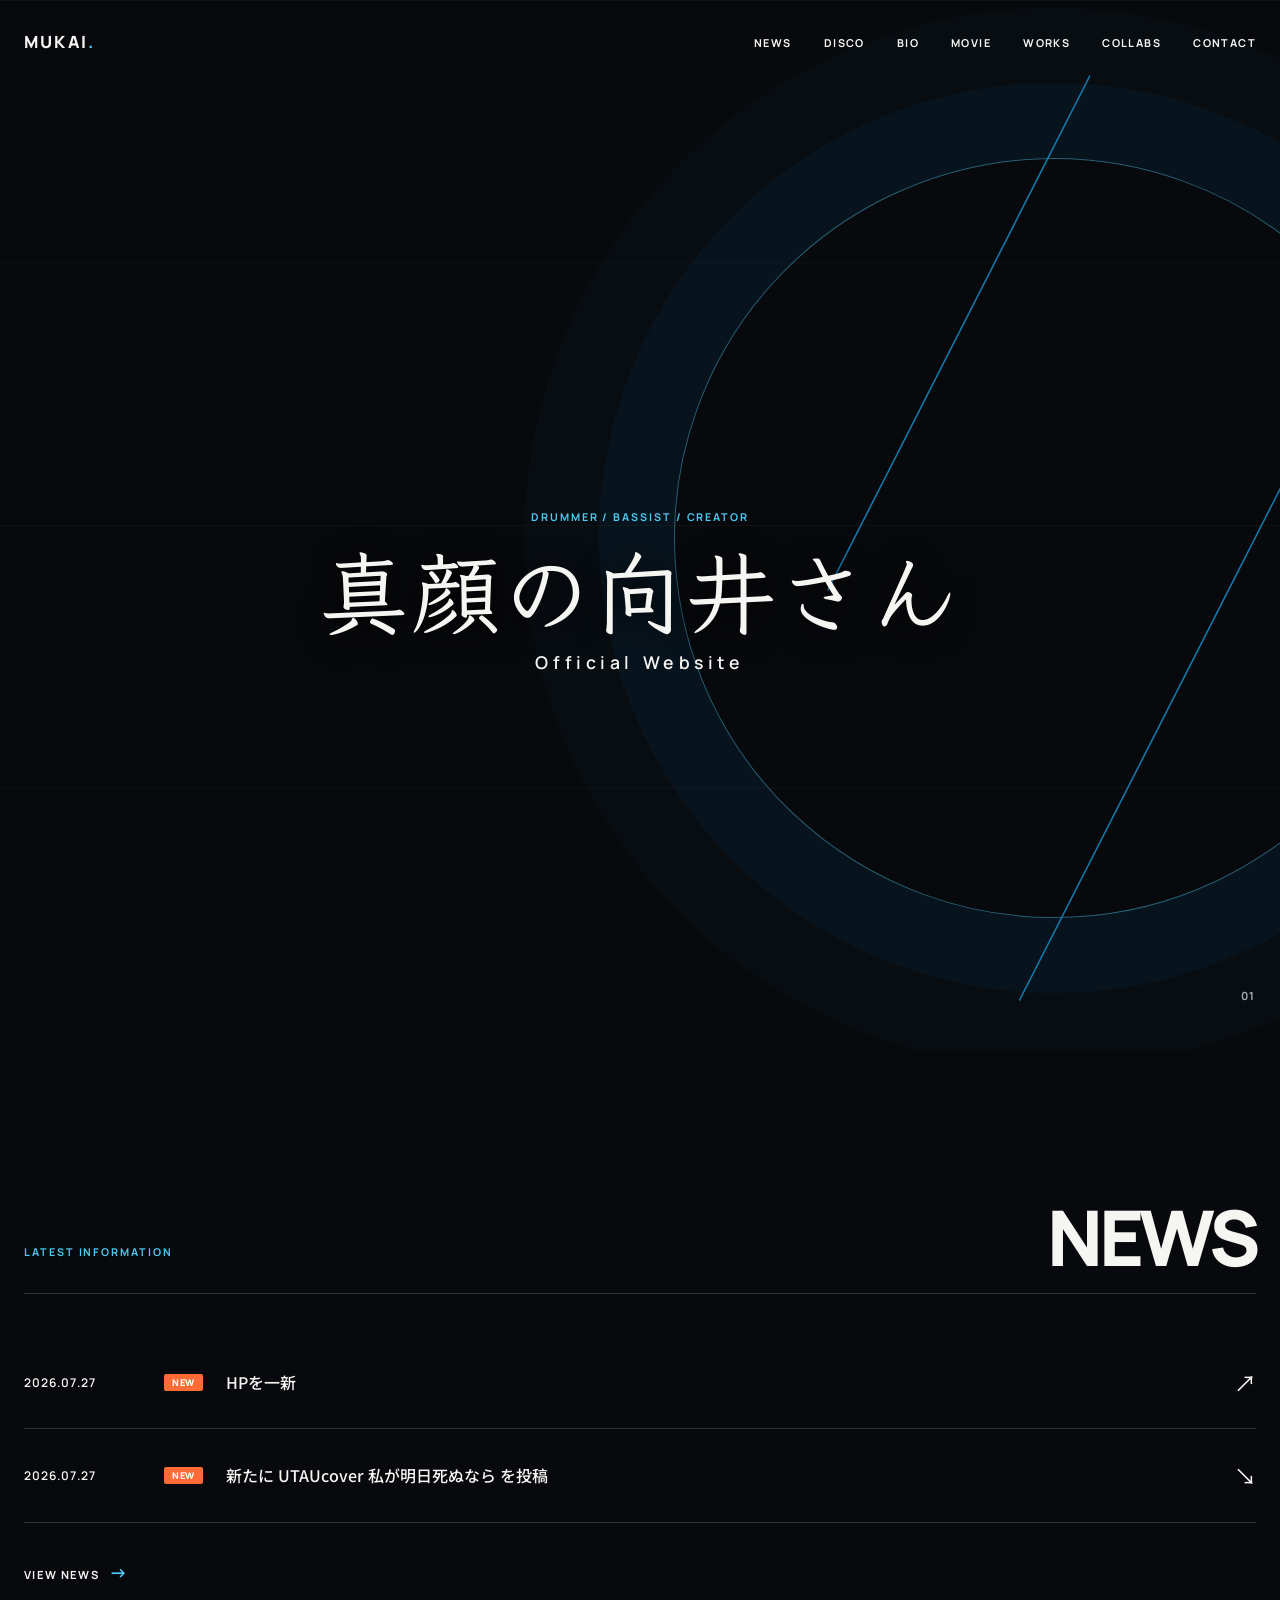
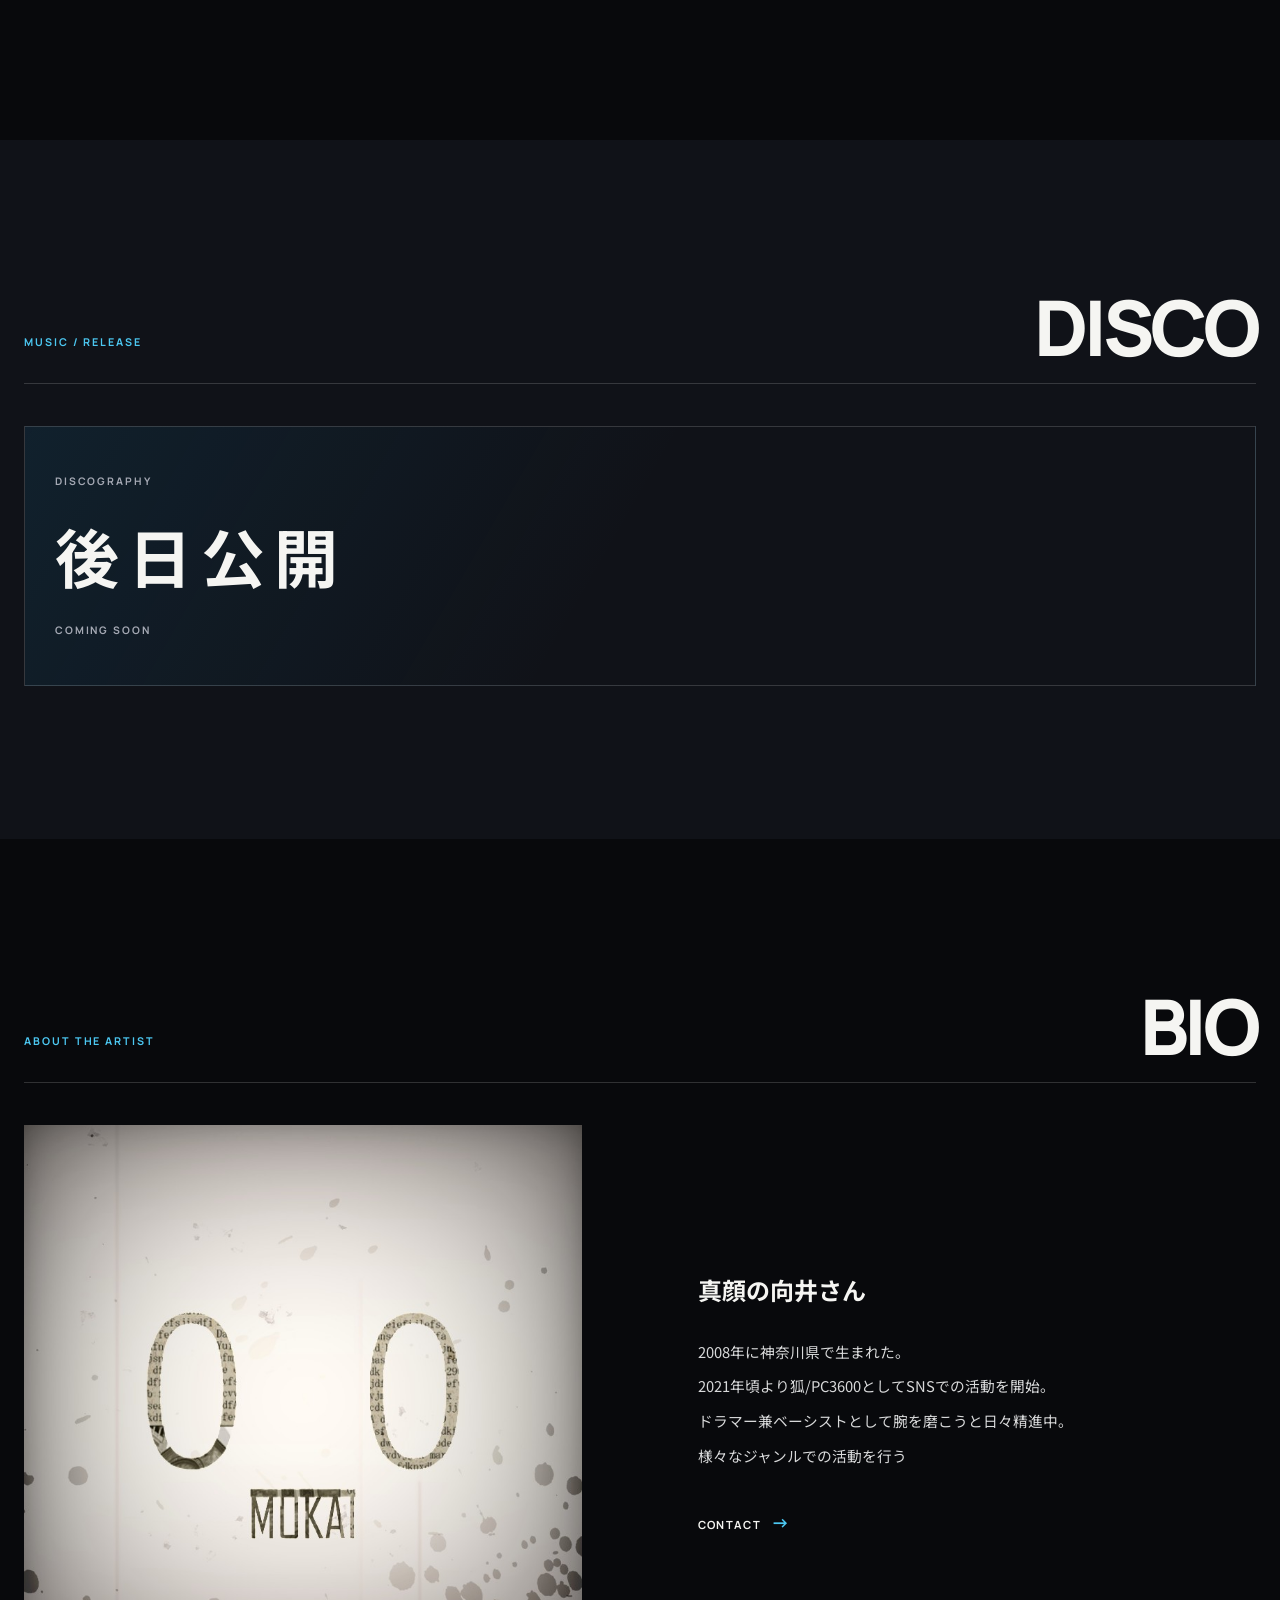
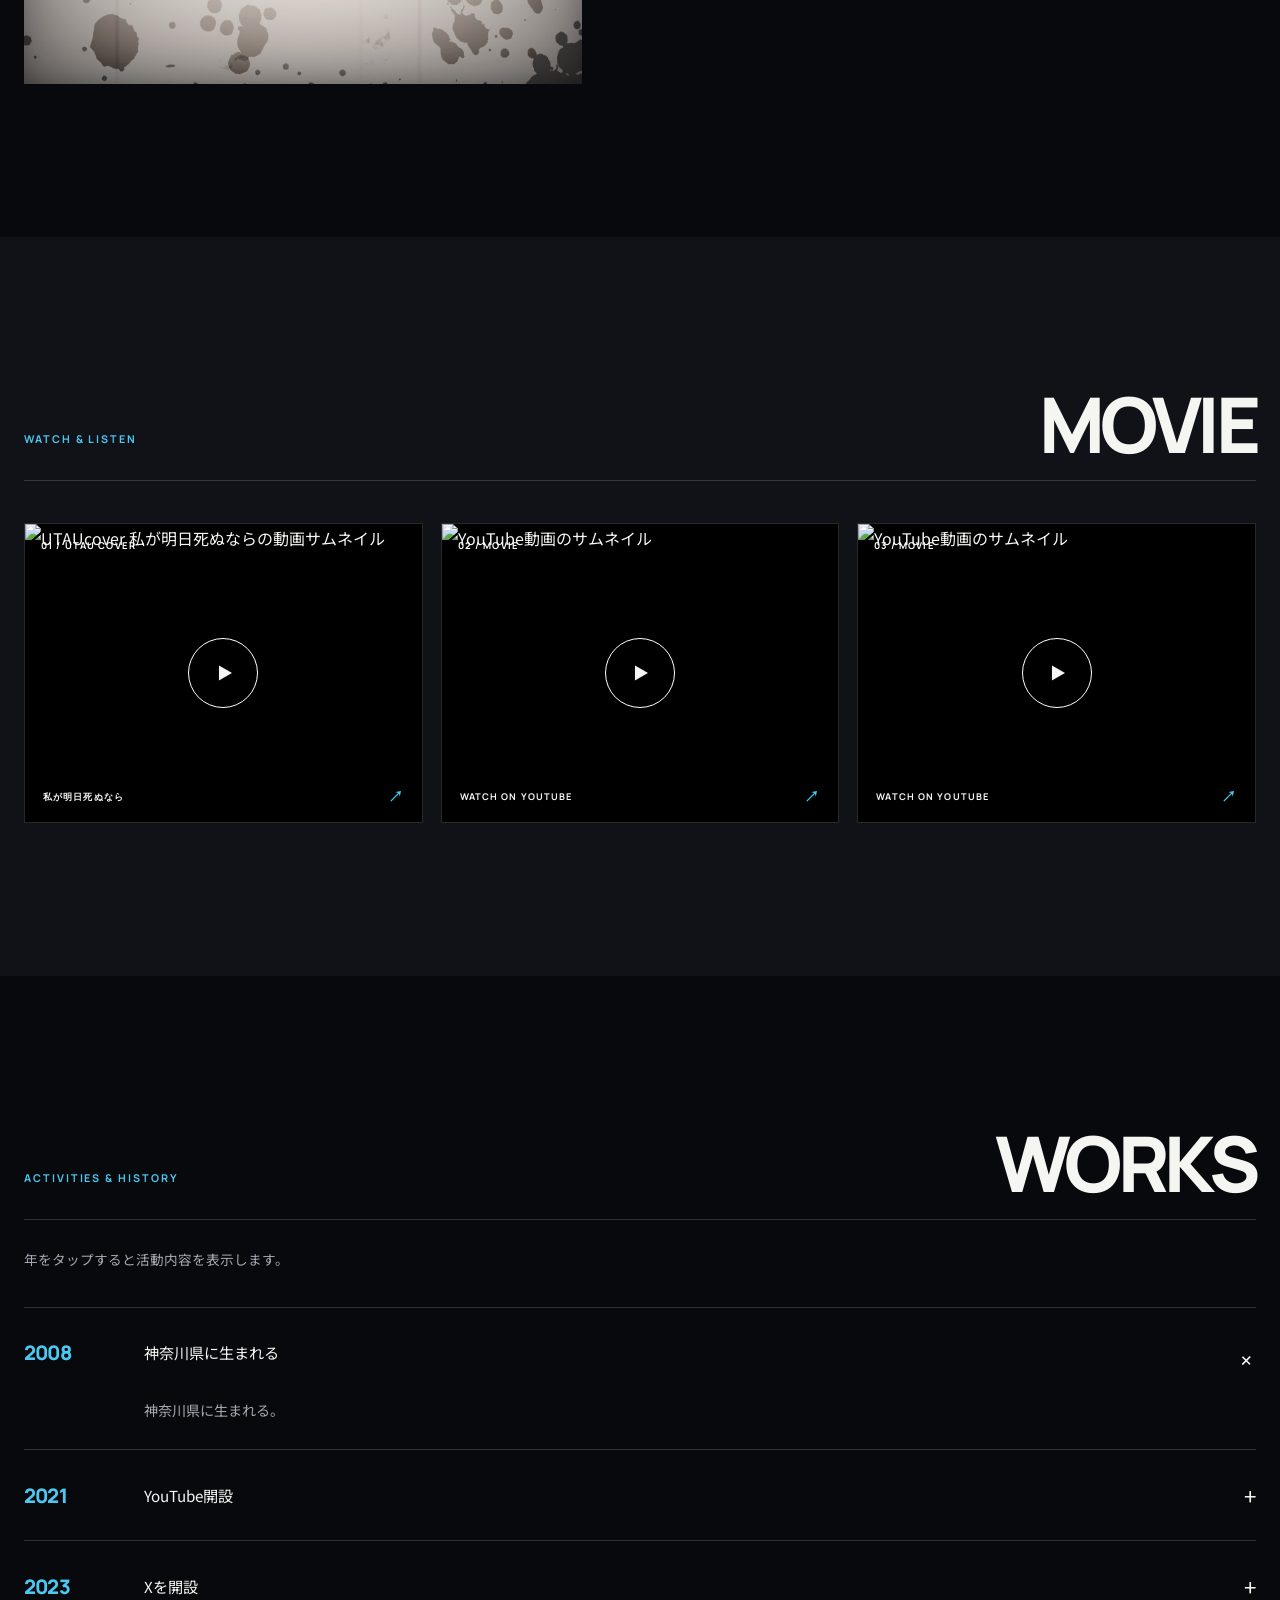
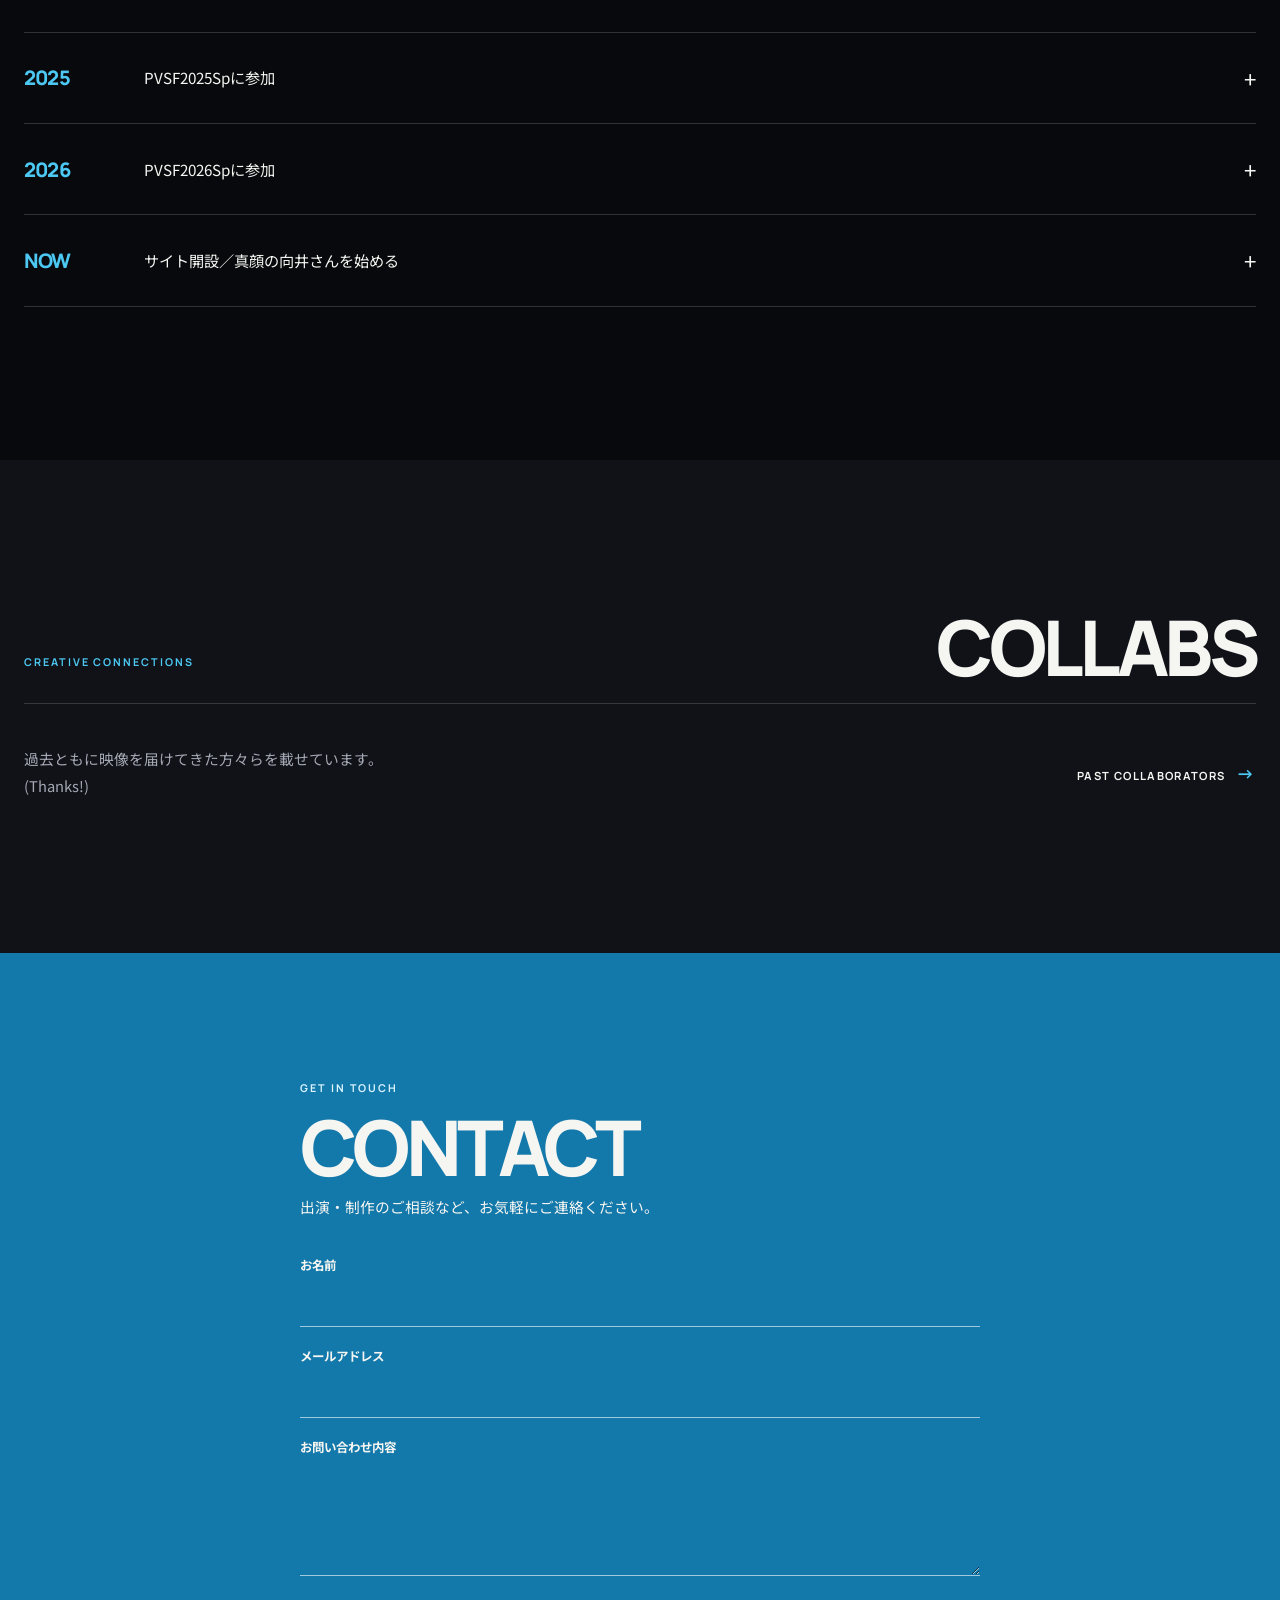
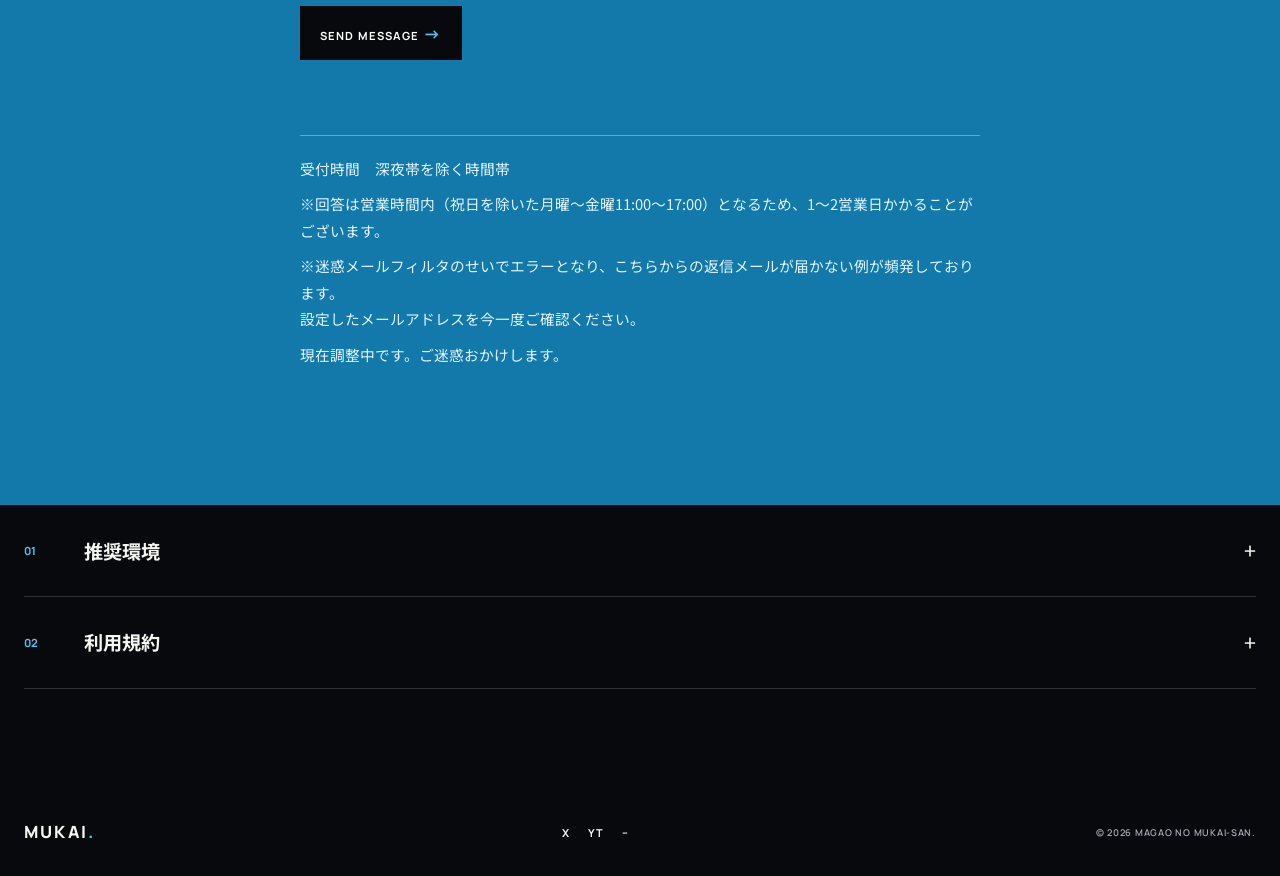
==== commit 161afa55: "Add files via upload" ====
--- a/index.html
+++ b/index.html
@@ -30,6 +30,10 @@
       <!-- Hero: 画像は assets に追加して CSS の --hero-image を差し替えられます。 -->
       <section class="hero" aria-labelledby="hero-title">
         <div class="hero__grid" aria-hidden="true"></div>
+        <!-- トップ映像：無音・ループ再生。未対応ブラウザでは背景グラフィックを表示します。 -->
+        <video class="hero__video" autoplay muted loop playsinline preload="metadata" aria-hidden="true">
+          <source src="背景.mp4" type="video/mp4" />
+        </video>
         <div class="hero__graphic" aria-hidden="true"></div>
         <div class="hero__content">
           <p class="eyebrow reveal">DRUMMER / BASSIST / CREATOR</p>
--- a/css/overrides.css
+++ b/css/overrides.css
@@ -1,3 +1,146 @@
-/* 追加入力されたコンテンツ用のスタイル。既存デザインへの影響を限定しています。 */
-.hero__content{min-height:100svh;padding:84px 0 100px;text-align:center;display:flex;flex-direction:column;align-items:center;justify-content:center}.hero__title{font-size:clamp(2.7rem,7vw,6.3rem)}.circle-link{position:absolute;left:50%;right:auto;bottom:28px;transform:translateX(-50%)}.contact-notes{margin-top:28px;padding-top:20px;border-top:1px solid rgba(255,255,255,.35);font-size:.7rem;line-height:1.8;color:#e1f6ff}.contact-notes p{margin:0 0 9px!important}.form-status{min-height:1.8em;margin:2px 0 0;font-size:.8rem;font-weight:700}.form-status.is-sending{color:#e1f6ff}.form-status.is-success{color:#fff}.form-status.is-error{color:#ffe5d9}.submit-button:disabled{cursor:wait;opacity:.6}.timeline__panel{display:grid;grid-template-rows:minmax(0,1fr);padding-top:0;overflow:hidden;opacity:1;transition:grid-template-rows .38s ease,opacity .25s ease,padding-bottom .38s ease}.timeline__panel p{overflow:hidden}.timeline__item:not(.is-open) .timeline__panel{grid-template-rows:minmax(0,0fr);padding-bottom:0;opacity:0}
-.hero__image{display:none}.hero__graphic{position:absolute;width:min(72vw,760px);aspect-ratio:1;right:-12vw;top:15%;border:1px solid rgba(76,200,242,.45);border-radius:50%;box-shadow:0 0 0 75px rgba(19,120,170,.07),0 0 0 150px rgba(19,120,170,.035);transform:rotate(-25deg)}.hero__graphic:before{content:"";position:absolute;inset:20%;border-top:2px solid var(--blue);border-bottom:2px solid var(--blue);transform:skewY(-38deg)}.bio__image{width:min(100%,1000px);overflow:visible}.bio__image img{width:auto;height:auto;max-width:100%;filter:none;transition:none}.bio__image:hover img{filter:none;transform:none}.movie-card{position:relative;display:block;max-width:820px;overflow:hidden;background:#000;border:1px solid var(--line)}.movie-card img{width:100%;height:auto;display:block;transition:transform .5s,opacity .5s}.movie-card:hover img{transform:scale(1.035);opacity:.72}.movie-card__play{position:absolute;left:50%;top:50%;transform:translate(-50%,-50%);display:grid;place-items:center;width:70px;height:70px;border:1px solid #fff;border-radius:50%;padding-left:3px}.movie-card__label{position:absolute;left:22px;bottom:15px;font:700 .65rem Manrope,sans-serif;letter-spacing:.12em}.movie-card__label i{font-style:normal;color:var(--blue-light);font-size:1.05rem}.information{padding:0 max(24px,calc((100vw - var(--max))/2)) 100px}.information__item{border-bottom:1px solid var(--line)}.information__item summary{padding:26px 0;display:grid;grid-template-columns:60px 1fr 25px;align-items:center;cursor:pointer;list-style:none}.information__item summary::-webkit-details-marker{display:none}.information__item summary span{font:700 .7rem Manrope,sans-serif;color:var(--blue-light)}.information__item h2{font:700 1.2rem "Noto Sans JP",sans-serif;margin:0}.information__item summary i{font-style:normal;font-size:1.35rem;text-align:right;transition:transform .25s}.information__item[open] summary i{transform:rotate(45deg)}.information__content{max-width:860px;padding:0 0 35px 60px;color:#d8d9da;font-size:.85rem;line-height:2}.information__content p{margin:0 0 17px}.information__content h3{font-size:.85rem;margin:19px 0 0}.information__content ul{margin:18px 0;padding-left:1.25em}@media(max-width:720px){.hero__graphic{width:95vw;right:-32vw;top:20%}.movie-card__play{width:58px;height:58px}.information{padding-bottom:70px}.information__content{padding-left:0}}
+/*
+  追加コンテンツ用のスタイル。
+  基本スタイル（style.css）を直接壊さず、更新分のみをここにまとめています。
+*/
+
+/* 写真を使わないヒーローグラフィック */
+.hero__image { display: none; }
+.hero__graphic {
+  position: absolute;
+  top: 15%;
+  right: -12vw;
+  width: min(72vw, 760px);
+  aspect-ratio: 1;
+  border: 1px solid rgba(76, 200, 242, .45);
+  border-radius: 50%;
+  box-shadow: 0 0 0 75px rgba(19, 120, 170, .07), 0 0 0 150px rgba(19, 120, 170, .035);
+  transform: rotate(-25deg);
+}
+.hero__graphic::before {
+  content: "";
+  position: absolute;
+  inset: 20%;
+  border-top: 2px solid var(--blue);
+  border-bottom: 2px solid var(--blue);
+  transform: skewY(-38deg);
+}
+.hero__content {
+  display: flex;
+  flex-direction: column;
+  align-items: center;
+  justify-content: center;
+  min-height: 100svh;
+  padding: 84px 0 100px;
+  text-align: center;
+}
+.hero__title { font-size: clamp(2.7rem, 7vw, 6.3rem); }
+
+/* BIO: 元画像の比率・色味を維持 */
+.bio__image { width: min(100%, 1000px); overflow: visible; }
+.bio__image img { display: block; width: auto; height: auto; max-width: 100%; filter: none; transition: none; }
+.bio__image:hover img { filter: none; transform: none; }
+
+/* MOVIE: 作品一覧として統一されたカード表示 */
+.movie-archive { display: grid; grid-template-columns: repeat(3, minmax(0, 1fr)); gap: 18px; }
+.movie-card { position: relative; display: block; max-width: none; overflow: hidden; background: #000; border: 1px solid var(--line); }
+.movie-card img { display: block; width: 100%; height: auto; transition: transform .5s, opacity .5s; }
+.movie-card:hover img { opacity: .72; transform: scale(1.035); }
+.movie-card__play {
+  position: absolute;
+  top: 50%;
+  left: 50%;
+  display: grid;
+  width: 70px;
+  height: 70px;
+  padding-left: 3px;
+  place-items: center;
+  border: 1px solid #fff;
+  border-radius: 50%;
+  transform: translate(-50%, -50%);
+}
+.movie-card__number { position: absolute; top: 15px; left: 16px; color: #fff; font: 700 .59rem Manrope, sans-serif; letter-spacing: .12em; }
+.movie-card__label {
+  position: absolute;
+  right: 18px;
+  bottom: 14px;
+  left: 18px;
+  display: flex;
+  align-items: center;
+  justify-content: space-between;
+  gap: 10px;
+  font: 700 .58rem Manrope, sans-serif;
+  letter-spacing: .12em;
+}
+.movie-card__label i { color: var(--blue-light); font-size: .95rem; font-style: normal; }
+
+/* WORKS: 開閉状態を滑らかに見せる */
+.timeline__panel {
+  display: grid;
+  grid-template-rows: minmax(0, 1fr);
+  padding-top: 0;
+  overflow: hidden;
+  opacity: 1;
+  transition: grid-template-rows .38s ease, opacity .25s ease, padding-bottom .38s ease;
+}
+.timeline__panel p { overflow: hidden; }
+.timeline__item:not(.is-open) .timeline__panel { grid-template-rows: minmax(0, 0fr); padding-bottom: 0; opacity: 0; }
+
+/* CONTACT */
+.contact-notes { margin-top: 28px; padding-top: 20px; color: #e1f6ff; border-top: 1px solid rgba(255, 255, 255, .35); font-size: .7rem; line-height: 1.8; }
+.contact-notes p { margin: 0 0 9px !important; }
+.form-status { min-height: 1.8em; margin: 2px 0 0; font-size: .8rem; font-weight: 700; }
+.form-status.is-sending { color: #e1f6ff; }
+.form-status.is-success { color: #fff; }
+.form-status.is-error { color: #ffe5d9; }
+.submit-button:disabled { cursor: wait; opacity: .6; }
+
+/* ご利用案内 */
+.information { padding: 0 max(24px, calc((100vw - var(--max)) / 2)) 100px; }
+.information__item { border-bottom: 1px solid var(--line); }
+.information__item summary { display: grid; grid-template-columns: 60px 1fr 25px; align-items: center; padding: 26px 0; cursor: pointer; list-style: none; }
+.information__item summary::-webkit-details-marker { display: none; }
+.information__item summary span { color: var(--blue-light); font: 700 .7rem Manrope, sans-serif; }
+.information__item h2 { margin: 0; font: 700 1.2rem "Noto Sans JP", sans-serif; }
+.information__item summary i { font-size: 1.35rem; font-style: normal; text-align: right; transition: transform .25s; }
+.information__item[open] summary i { transform: rotate(45deg); }
+.information__content { max-width: 860px; padding: 0 0 35px 60px; color: #d8d9da; font-size: .85rem; line-height: 2; }
+.information__content p { margin: 0 0 17px; }
+.information__content h3 { margin: 19px 0 0; font-size: .85rem; }
+.information__content ul { margin: 18px 0; padding-left: 1.25em; }
+
+/* COLLABORATORS */
+.collaborators { background: var(--surface); }
+.collaborators__intro { display: flex; align-items: center; justify-content: space-between; gap: 30px; }
+.collaborators__intro p { margin: 0; color: var(--muted); font-size: .92rem; }
+.collaborators__intro .text-link { margin: 0; white-space: nowrap; }
+.collaborators-page h1 { margin-bottom: 20px; }
+.collaborators-page__lead { margin: 0 0 36px; color: var(--blue-light); font: 700 .7rem Manrope, sans-serif; letter-spacing: .15em; }
+.collaborator-list { margin: 0; padding: 0; border-top: 1px solid var(--line); list-style: none; }
+.collaborator-list li { display: grid; grid-template-columns: 70px 1fr auto; align-items: center; gap: 25px; padding: 25px 0; border-bottom: 1px solid var(--line); }
+.collaborator-list span, .collaborator-list p { color: var(--blue-light); font: 700 .68rem Manrope, sans-serif; letter-spacing: .1em; }
+.collaborator-list h2 { margin: 0; font: 500 clamp(1.15rem, 2.4vw, 1.8rem) "Noto Sans JP", sans-serif; }
+.collaborator-list p { margin: 0; color: var(--muted); }
+
+@media (prefers-reduced-motion: reduce) {
+  .movie-card img, .timeline__panel, .information__item summary i { transition: none; }
+}
+
+@media (max-width: 800px) {
+  .movie-archive { grid-template-columns: repeat(2, minmax(0, 1fr)); }
+}
+
+@media (max-width: 720px) {
+  .hero__graphic { top: 20%; right: -32vw; width: 95vw; }
+  .movie-card__play { width: 58px; height: 58px; }
+  .information { padding-bottom: 70px; }
+  .information__content { padding-left: 0; }
+  .collaborators__intro { display: block; }
+  .collaborators__intro .text-link { margin-top: 25px; }
+  .collaborator-list li { grid-template-columns: 42px 1fr; gap: 10px; }
+  .collaborator-list p { grid-column: 2; }
+}
+
+@media (max-width: 520px) {
+  .movie-archive { grid-template-columns: 1fr; }
+  .movie-card__label { font-size: .65rem; }
+}
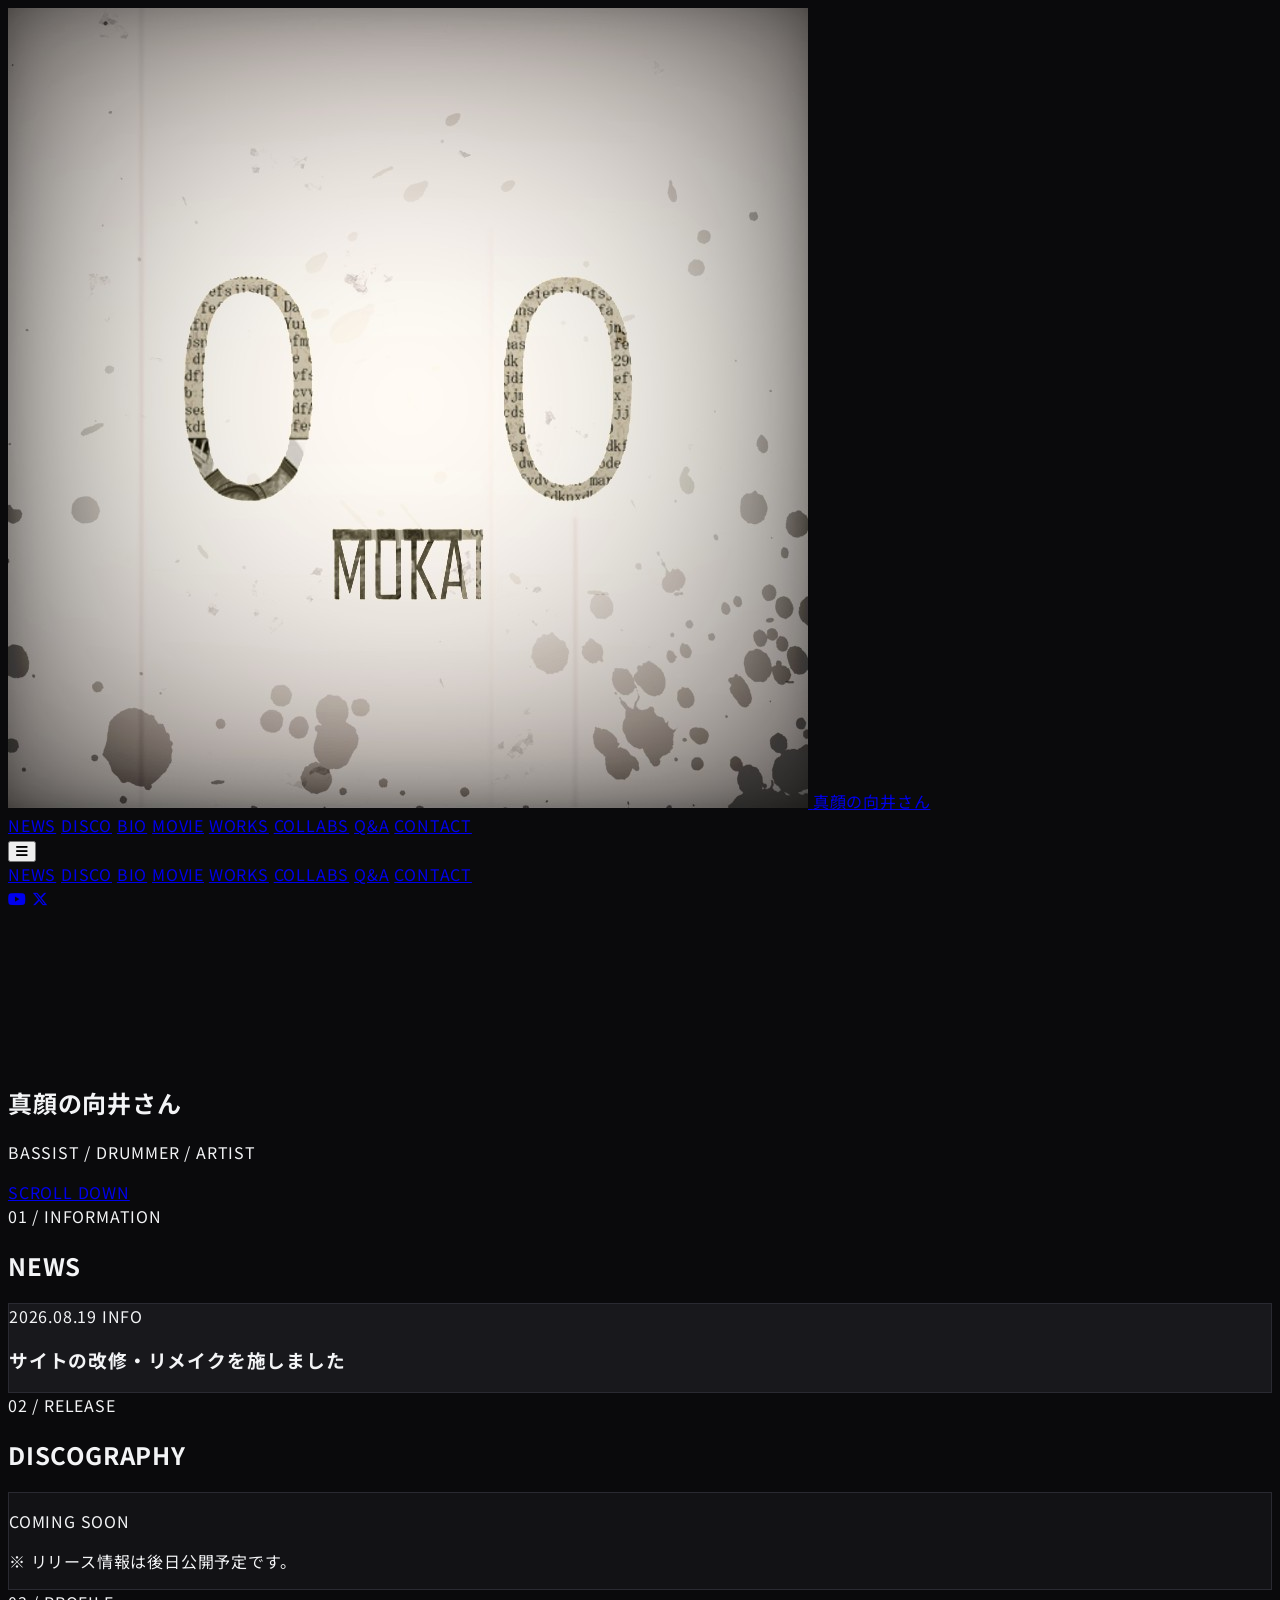
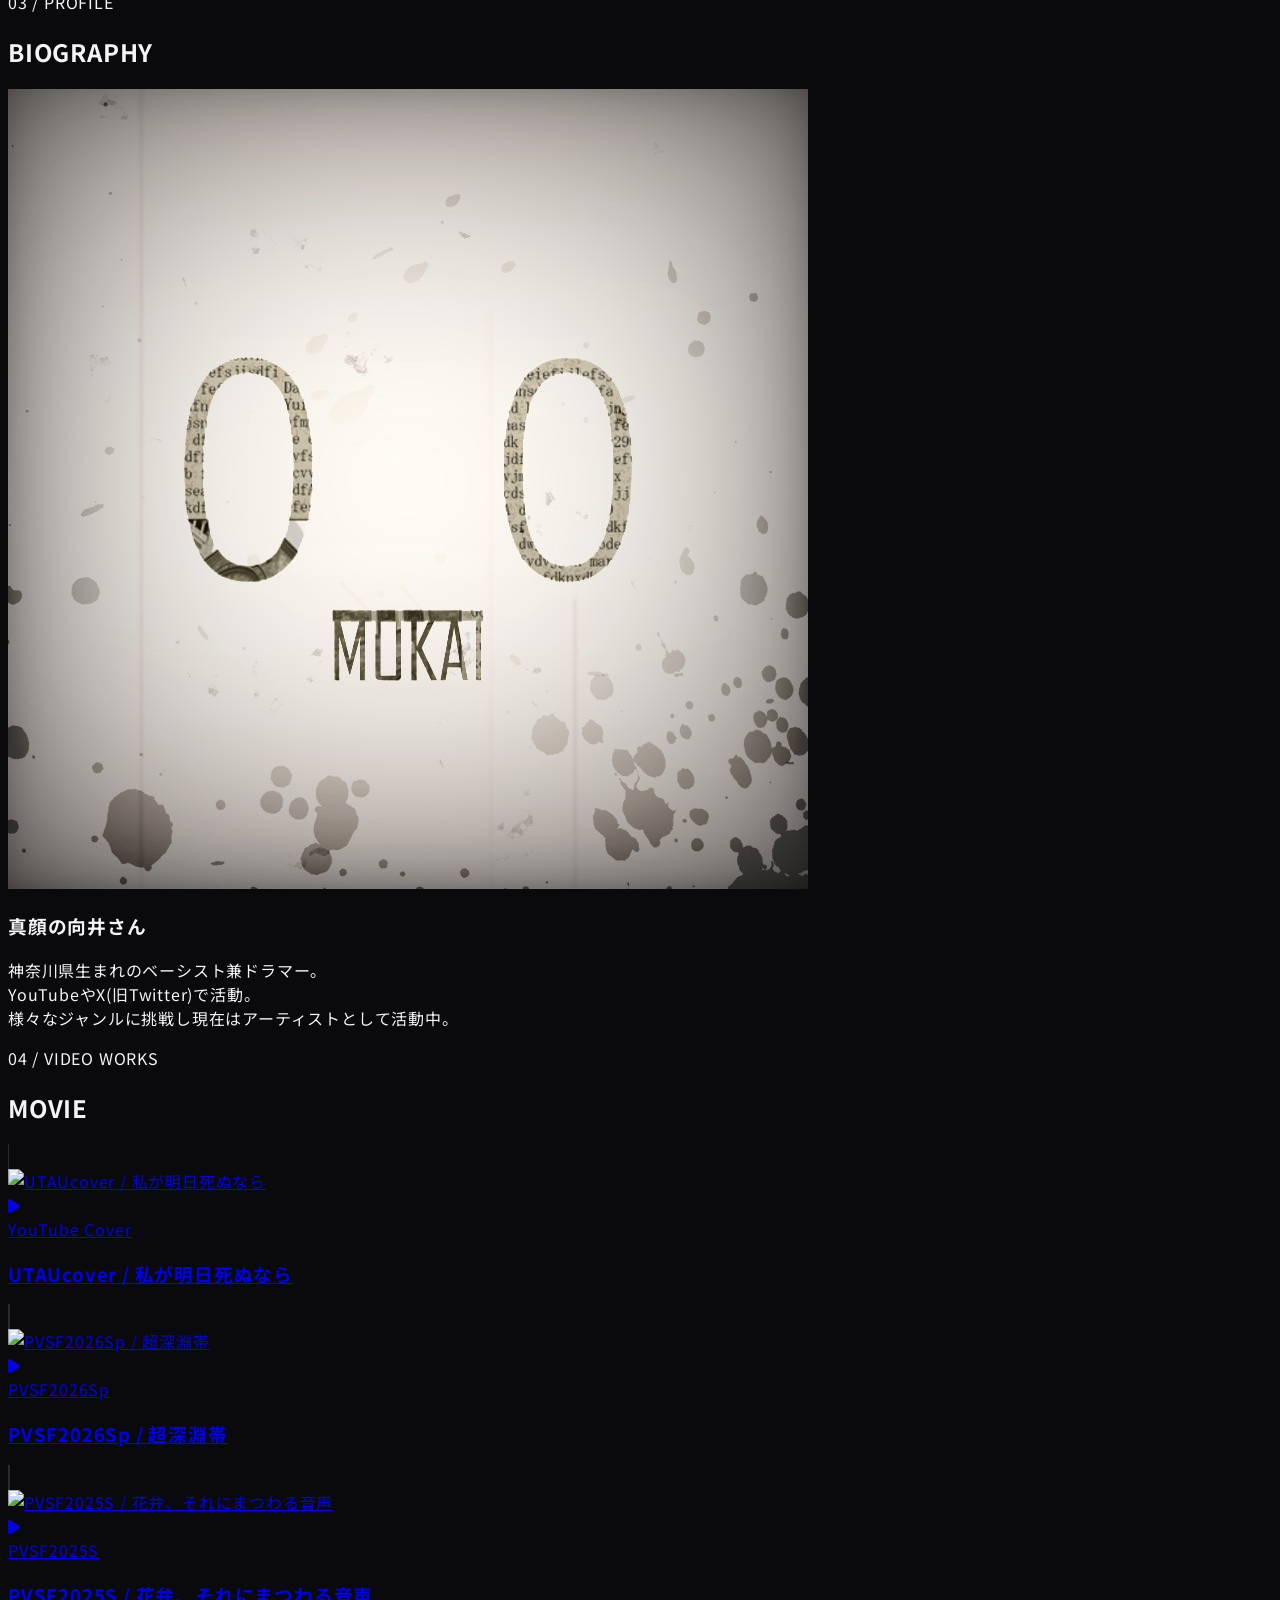
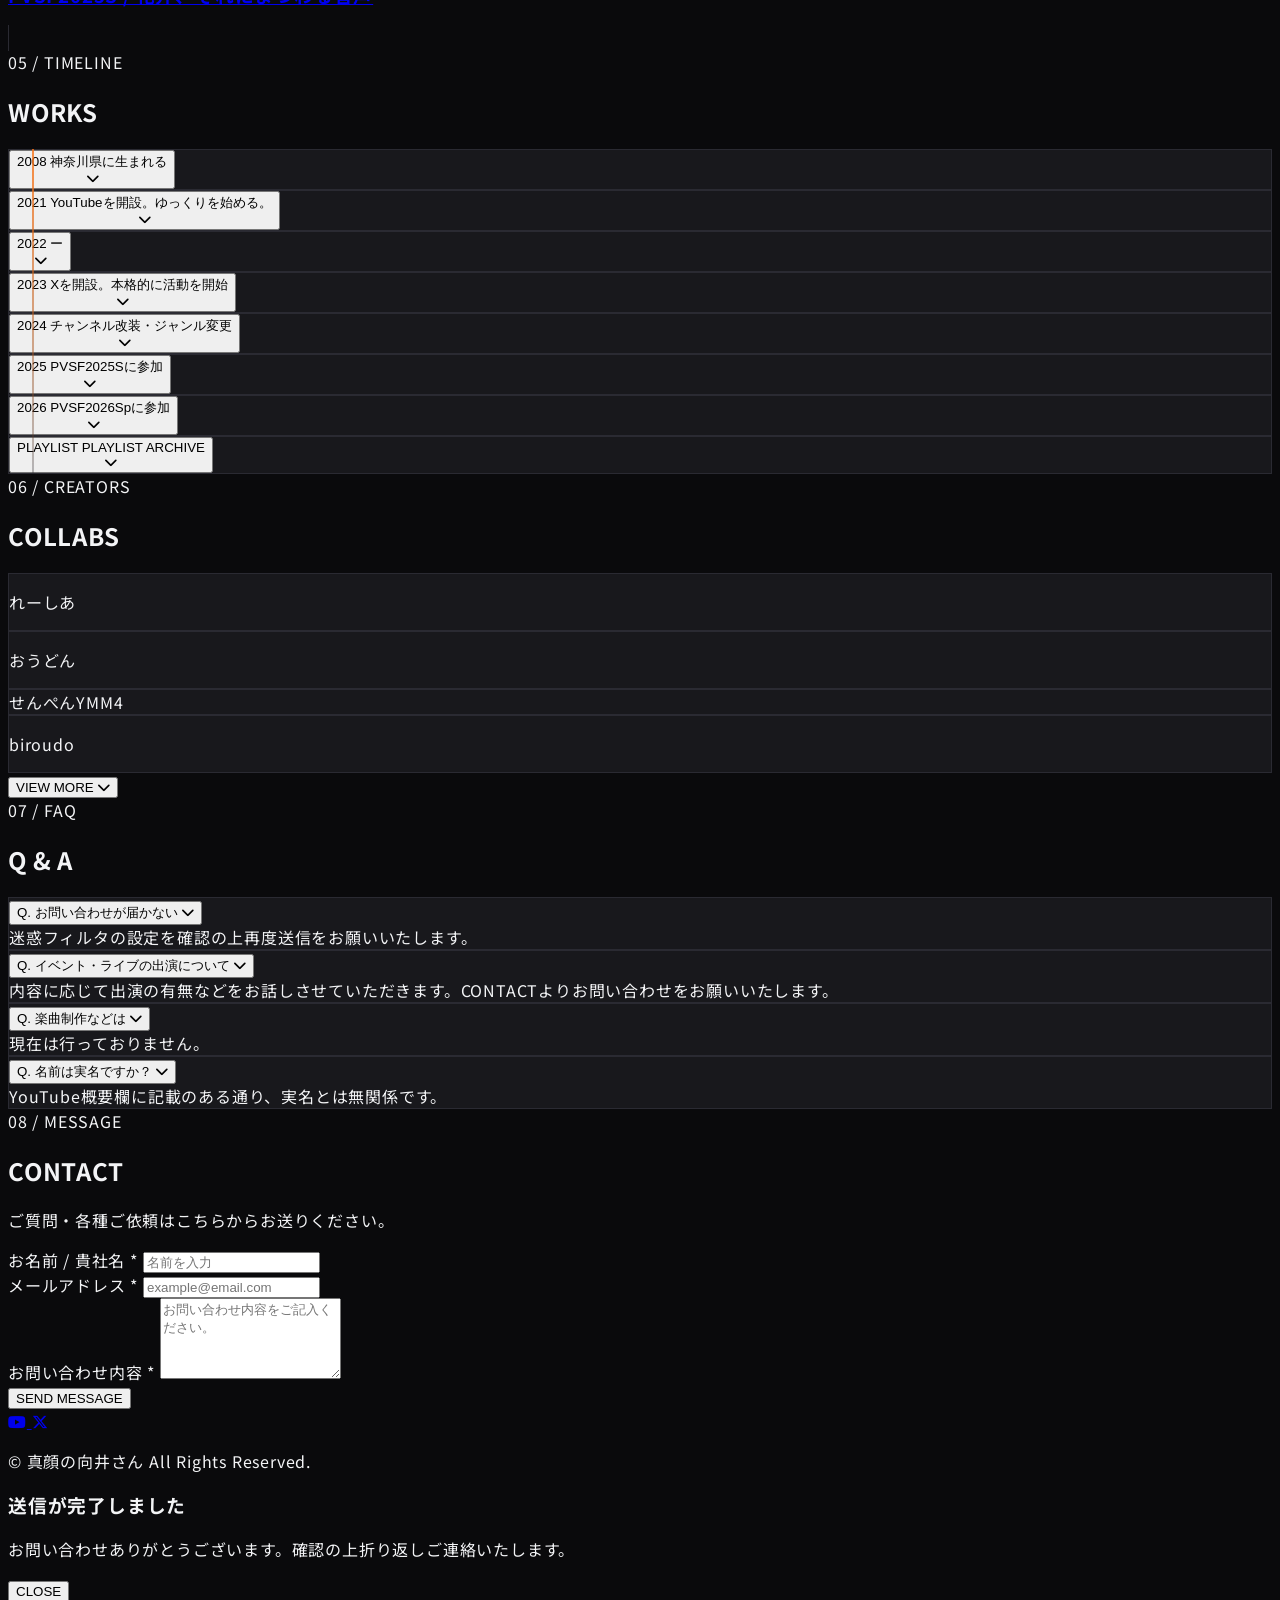
==== commit c7f923c4: "Add files via upload" ====
--- a/index.html
+++ b/index.html
@@ -1,183 +1,765 @@
-<!doctype html>
-<html lang="ja">
-  <head>
-    <meta charset="UTF-8" />
-    <meta name="viewport" content="width=device-width, initial-scale=1.0" />
-    <meta name="description" content="真顔の向井さん Official Website。NEWS、DISCO、BIO、MOVIE、WORKSを掲載しています。" />
-    <meta name="theme-color" content="#08090c" />
-    <title>真顔の向井さん | Official Website</title>
-    <link rel="preconnect" href="https://fonts.googleapis.com" />
-    <link rel="preconnect" href="https://fonts.gstatic.com" crossorigin />
-    <link href="https://fonts.googleapis.com/css2?family=Klee+One:wght@600&family=Manrope:wght@400;500;600;700;800&family=Noto+Sans+JP:wght@400;500;700&display=swap" rel="stylesheet" />
-    <link rel="stylesheet" href="css/style.css" />
-    <link rel="stylesheet" href="css/overrides.css" />
-  </head>
-  <body>
-    <a class="skip-link" href="#main">本文へ移動</a>
-
-    <!-- Header: JavaScriptなしでもページ内リンクとして機能します。 -->
-    <header class="site-header" id="top">
-      <a class="brand" href="#top" aria-label="真顔の向井さん トップへ">MUKAI<span>.</span></a>
-      <button class="menu-button" type="button" aria-label="メニューを開く" aria-expanded="false" aria-controls="global-nav">
-        <span></span><span></span><span></span>
-      </button>
-      <nav class="global-nav" id="global-nav" aria-label="メインメニュー">
-        <a href="#news">NEWS</a><a href="#disco">DISCO</a><a href="#bio">BIO</a><a href="#movie">MOVIE</a><a href="#works">WORKS</a><a href="collaborators.html">COLLABS</a><a href="#contact">CONTACT</a>
-      </nav>
+<!DOCTYPE html>
+<html lang="ja" class="scroll-smooth">
+<head>
+    <meta charset="UTF-8">
+    <meta name="viewport" content="width=device-width, initial-scale=1.0">
+    <meta name="description" content="真顔の向井さん 公式ウェブサイト。神奈川県生まれのベーシスト兼ドラマー。YouTubeやXで活動するアーティスト「真顔の向井さん」の最新情報・動画・実績。">
+    <meta name="keywords" content="真顔の向井さん, ベーシスト, ドラマー, アーティスト, PVSF, YouTube, 音楽制作">
+    <meta name="author" content="真顔の向井さん">
+    <meta property="og:title" content="真顔の向井さん Official Website">
+    <meta property="og:description" content="ベーシスト兼ドラマー・アーティスト「真顔の向井さん」の公式ポートフォリオサイト。">
+    <meta property="og:type" content="website">
+    <title>真顔の向井さん Official Website</title>
+
+    <script src="https://cdn.tailwindcss.com"></script>
+    <script>
+        tailwind.config = {
+            theme: {
+                extend: {
+                    colors: {
+                        brand: {
+                            black: '#0a0a0c',
+                            dark: '#121215',
+                            panel: '#18181c',
+                            border: '#2a2a32',
+                            blue: '#0066ff',
+                            cyan: '#00d2ff',
+                            light: '#f3f4f6'
+                        }
+                    },
+                    fontFamily: {
+                        sans: ['Inter', 'Noto Sans JP', 'sans-serif'],
+                        display: ['Montserrat', 'sans-serif']
+                    }
+                }
+            }
+        }
+    </script>
+
+    <link rel="preconnect" href="https://fonts.googleapis.com">
+    <link rel="preconnect" href="https://fonts.gstatic.com" crossorigin>
+    <link href="https://fonts.googleapis.com/css2?family=Inter:wght@400;600;800;900&family=Montserrat:wght@700;900&family=Noto+Sans+JP:wght@400;500;700;900&display=swap" rel="stylesheet">
+    <link rel="stylesheet" href="https://cdnjs.cloudflare.com/ajax/libs/font-awesome/6.4.0/css/all.min.css">
+
+    <style>
+        /* Modern minimal typography & black-based solid aesthetic */
+        body {
+            background-color: #0a0a0c;
+            color: #f3f4f6;
+            font-family: 'Noto Sans JP', 'Inter', sans-serif;
+            overflow-x: hidden;
+            letter-spacing: 0.05em;
+        }
+
+        /* Solid panel without flashy glowing gradients */
+        .solid-panel {
+            background-color: #121215;
+            border: 1px solid #2a2a32;
+        }
+
+        .solid-card {
+            background-color: #18181c;
+            border: 1px solid #2a2a32;
+            transition: border-color 0.3s ease, transform 0.2s ease;
+        }
+
+        .solid-card:hover {
+            border-color: #0066ff;
+            transform: translateY(-2px);
+        }
+
+        .hover-accent {
+            transition: color 0.2s ease;
+        }
+        .hover-accent:hover {
+            color: #0066ff;
+        }
+
+        /* Scroll Reveal Animation */
+        .reveal-on-scroll {
+            opacity: 0;
+            transform: translateY(20px);
+            transition: opacity 0.6s cubic-bezier(0.16, 1, 0.3, 1), transform 0.6s cubic-bezier(0.16, 1, 0.3, 1);
+        }
+
+        /* 安全装置：JavaScriptが無効な環境では最初から表示する */
+        noscript .reveal-on-scroll {
+            opacity: 1;
+            transform: translateY(0);
+        }
+
+        .reveal-on-scroll.is-visible {
+            opacity: 1;
+            transform: translateY(0);
+        }
+
+        /* Custom minimal scrollbar */
+        ::-webkit-scrollbar { width: 6px; }
+        ::-webkit-scrollbar-track { background: #0a0a0c; }
+        ::-webkit-scrollbar-thumb { background: #2a2a32; border-radius: 3px; }
+        ::-webkit-scrollbar-thumb:hover { background: #0066ff; }
+
+        /* WORKS Timeline animations */
+        .timeline-line {
+            position: absolute;
+            left: 1.5rem;
+            top: 0;
+            bottom: 0;
+            width: 2px;
+            background: linear-gradient(180deg, rgba(249,115,22,0.8) 0%, rgba(42,42,50,0.3) 100%);
+        }
+
+        .works-item {
+            transition: transform 0.3s cubic-bezier(0.16, 1, 0.3, 1), border-color 0.3s ease, box-shadow 0.3s ease;
+        }
+        .works-item:hover {
+            transform: translateX(6px);
+            border-color: #f97316;
+            box-shadow: 0 4px 20px rgba(249, 115, 22, 0.15);
+        }
+
+        .accordion-content {
+            max-height: 0;
+            overflow: hidden;
+            transition: max-height 0.4s cubic-bezier(0, 1, 0, 1), opacity 0.3s ease, padding 0.3s ease;
+            opacity: 0;
+        }
+
+        .accordion-content.is-open {
+            max-height: 500px;
+            opacity: 1;
+            transition: max-height 0.5s ease-in-out, opacity 0.4s ease, padding 0.3s ease;
+        }
+    </style>
+</head>
+<body class="selection:bg-brand-blue selection:text-white">
+
+    <header class="fixed top-0 left-0 w-full z-50 bg-brand-black/90 backdrop-blur-md border-b border-brand-border/60 transition-all duration-300">
+        <div class="max-w-7xl mx-auto px-4 sm:px-6 lg:px-8 h-20 flex items-center justify-between">
+            
+            <a href="#top" class="flex items-center gap-3 group focus:outline-none">
+                <img src="MUKAI.jpg" alt="真顔の向井さん Icon" class="w-9 h-9 rounded-full border border-brand-border object-cover group-hover:border-brand-blue transition-colors" onerror="this.style.display='none'">
+                <span class="font-bold text-lg sm:text-xl tracking-wider text-white group-hover:text-brand-blue transition-colors">
+                    真顔の向井さん
+                </span>
+            </a>
+
+            <nav class="hidden lg:flex items-center space-x-6 text-xs tracking-widest font-bold uppercase text-slate-400">
+                <a href="#news" class="hover-accent">NEWS</a>
+                <a href="#disco" class="hover-accent">DISCO</a>
+                <a href="#bio" class="hover-accent">BIO</a>
+                <a href="#movie" class="hover-accent">MOVIE</a>
+                <a href="#works" class="hover-accent">WORKS</a>
+                <a href="#collabs" class="hover-accent">COLLABS</a>
+                <a href="#qa" class="hover-accent">Q&amp;A</a>
+                <a href="#contact" class="hover-accent text-white border border-brand-border px-4 py-1.5 rounded hover:border-brand-blue transition-all">CONTACT</a>
+            </nav>
+
+            <button id="mobile-menu-btn" aria-label="メニューを開く" class="lg:hidden text-white text-2xl p-2 rounded focus:outline-none">
+                <i class="fa-solid fa-bars" id="menu-icon"></i>
+            </button>
+        </div>
+
+        <div id="mobile-menu" class="hidden lg:hidden bg-brand-dark border-b border-brand-border px-6 py-6 space-y-4">
+            <nav class="flex flex-col space-y-4 font-bold tracking-widest uppercase text-xs">
+                <a href="#news" class="mobile-nav-link text-slate-300 hover:text-brand-blue py-1 border-b border-brand-border/40">NEWS</a>
+                <a href="#disco" class="mobile-nav-link text-slate-300 hover:text-brand-blue py-1 border-b border-brand-border/40">DISCO</a>
+                <a href="#bio" class="mobile-nav-link text-slate-300 hover:text-brand-blue py-1 border-b border-brand-border/40">BIO</a>
+                <a href="#movie" class="mobile-nav-link text-slate-300 hover:text-brand-blue py-1 border-b border-brand-border/40">MOVIE</a>
+                <a href="#works" class="mobile-nav-link text-slate-300 hover:text-brand-blue py-1 border-b border-brand-border/40">WORKS</a>
+                <a href="#collabs" class="mobile-nav-link text-slate-300 hover:text-brand-blue py-1 border-b border-brand-border/40">COLLABS</a>
+                <a href="#qa" class="mobile-nav-link text-slate-300 hover:text-brand-blue py-1 border-b border-brand-border/40">Q&amp;A</a>
+                <a href="#contact" class="mobile-nav-link text-brand-blue font-bold py-2">CONTACT</a>
+            </nav>
+            <div class="pt-2 flex items-center gap-6 text-slate-400 text-xl">
+                <a href="http://www.youtube.com/@Mukai_FOX" target="_blank" rel="noopener noreferrer" aria-label="YouTube" class="hover:text-red-500"><i class="fa-brands fa-youtube"></i></a>
+                <a href="https://x.com/KZNM_M4" target="_blank" rel="noopener noreferrer" aria-label="X (Twitter)" class="hover:text-white"><i class="fa-brands fa-x-twitter"></i></a>
+            </div>
+        </div>
     </header>
 
-    <main id="main">
-      <!-- Hero: 画像は assets に追加して CSS の --hero-image を差し替えられます。 -->
-      <section class="hero" aria-labelledby="hero-title">
-        <div class="hero__grid" aria-hidden="true"></div>
-        <!-- トップ映像：無音・ループ再生。未対応ブラウザでは背景グラフィックを表示します。 -->
-        <video class="hero__video" autoplay muted loop playsinline preload="metadata" aria-hidden="true">
-          <source src="背景.mp4" type="video/mp4" />
-        </video>
-        <div class="hero__graphic" aria-hidden="true"></div>
-        <div class="hero__content">
-          <p class="eyebrow reveal">DRUMMER / BASSIST / CREATOR</p>
-          <h1 id="hero-title" class="hero__title reveal">真顔の向井さん</h1>
-          <p class="hero__official reveal">Official Website</p>
-        </div>
-        <p class="hero__number" aria-hidden="true">01</p>
-      </section>
-
-      <section class="section news" id="news" aria-labelledby="news-title">
-        <div class="section-heading reveal"><p class="eyebrow">LATEST INFORMATION</p><h2 id="news-title">NEWS</h2></div>
-        <a class="news-card reveal" href="news/hp-renewal.html">
-          <time datetime="2026-07-27">2026.07.27</time>
-          <span class="new-badge">NEW</span>
-          <h3>HPを一新</h3>
-          <span class="news-card__arrow" aria-hidden="true">↗</span>
-        </a>
-        <a class="news-card reveal" href="#movie">
-          <time datetime="2026-07-27">2026.07.27</time>
-          <span class="new-badge">NEW</span>
-          <h3>新たに UTAUcover 私が明日死ぬなら を投稿</h3>
-          <span class="news-card__arrow" aria-hidden="true">↘</span>
-        </a>
-        <a class="text-link reveal" href="news/hp-renewal.html">VIEW NEWS <span>→</span></a>
-      </section>
-
-      <section class="section disco section--surface" id="disco" aria-labelledby="disco-title">
-        <div class="section-heading reveal"><p class="eyebrow">MUSIC / RELEASE</p><h2 id="disco-title">DISCO</h2></div>
-        <div class="coming-soon reveal"><p>DISCOGRAPHY</p><strong>後日公開</strong><span>COMING SOON</span></div>
-      </section>
-
-      <section class="section bio" id="bio" aria-labelledby="bio-title">
-        <div class="section-heading reveal"><p class="eyebrow">ABOUT THE ARTIST</p><h2 id="bio-title">BIO</h2></div>
-        <div class="bio__layout">
-          <figure class="bio__image reveal"><img src="MUKAI.jpg" alt="真顔の向井さんのMUKAIアイコン" width="800" height="800" loading="lazy" /></figure>
-          <div class="bio__copy reveal">
-            <h3>真顔の向井さん</h3>
-            <p>2008年に神奈川県で生まれた。<br />2021年頃より狐/PC3600としてSNSでの活動を開始。<br />ドラマー兼ベーシストとして腕を磨こうと日々精進中。<br />様々なジャンルでの活動を行う</p>
-            <a class="text-link" href="#contact">CONTACT <span>→</span></a>
-          </div>
-        </div>
-      </section>
-
-      <section class="section movie section--surface" id="movie" aria-labelledby="movie-title">
-        <div class="section-heading reveal"><p class="eyebrow">WATCH &amp; LISTEN</p><h2 id="movie-title">MOVIE</h2></div>
-        <!-- 音楽サイトの作品一覧のように、サムネイル・種別・視聴先を整然と表示します。 -->
-        <div class="movie-archive">
-          <a class="movie-card reveal" href="https://youtu.be/SB6RyebskJU?si=KvrccO0UgUGBesxb" target="_blank" rel="noopener noreferrer" aria-label="UTAUcover 私が明日死ぬならをYouTubeで再生（新しいタブで開く）">
-            <img src="https://i.ytimg.com/vi/SB6RyebskJU/hqdefault.jpg" alt="UTAUcover 私が明日死ぬならの動画サムネイル" width="480" height="360" loading="lazy" />
-            <span class="movie-card__play" aria-hidden="true">▶</span><span class="movie-card__number">01 / UTAU COVER</span><span class="movie-card__label">私が明日死ぬなら <i>↗</i></span>
-          </a>
-          <a class="movie-card reveal" href="https://youtu.be/8ImHr9uvGXM" target="_blank" rel="noopener noreferrer" aria-label="YouTubeで動画を再生（新しいタブで開く）">
-            <img src="https://i.ytimg.com/vi/8ImHr9uvGXM/hqdefault.jpg" alt="YouTube動画のサムネイル" width="480" height="360" loading="lazy" />
-            <span class="movie-card__play" aria-hidden="true">▶</span><span class="movie-card__number">02 / MOVIE</span><span class="movie-card__label">WATCH ON YOUTUBE <i>↗</i></span>
-          </a>
-          <a class="movie-card reveal" href="https://youtu.be/6AFlgF3NKUw" target="_blank" rel="noopener noreferrer" aria-label="YouTubeで動画を再生（新しいタブで開く）">
-            <img src="https://i.ytimg.com/vi/6AFlgF3NKUw/hqdefault.jpg" alt="YouTube動画のサムネイル" width="480" height="360" loading="lazy" />
-            <span class="movie-card__play" aria-hidden="true">▶</span><span class="movie-card__number">03 / MOVIE</span><span class="movie-card__label">WATCH ON YOUTUBE <i>↗</i></span>
-          </a>
-        </div>
-      </section>
-
-      <section class="section works" id="works" aria-labelledby="works-title">
-        <div class="section-heading reveal"><p class="eyebrow">ACTIVITIES &amp; HISTORY</p><h2 id="works-title">WORKS</h2></div>
-        <p class="works__lead reveal">年をタップすると活動内容を表示します。</p>
-        <!-- 年表: button と詳細を1組ずつ追加すれば、JavaScriptが自動で動作します。 -->
-        <div class="timeline reveal">
-          <article class="timeline__item is-open">
-            <button class="timeline__trigger" type="button" aria-expanded="true"><time datetime="2008">2008</time><span>神奈川県に生まれる</span><i>+</i></button>
-            <div class="timeline__panel"><p>神奈川県に生まれる。</p></div>
-          </article>
-          <article class="timeline__item">
-            <button class="timeline__trigger" type="button" aria-expanded="false"><time datetime="2021">2021</time><span>YouTube開設</span><i>+</i></button>
-            <div class="timeline__panel" hidden><p>YouTubeを開設。</p></div>
-          </article>
-          <article class="timeline__item">
-            <button class="timeline__trigger" type="button" aria-expanded="false"><time datetime="2023">2023</time><span>Xを開設</span><i>+</i></button>
-            <div class="timeline__panel" hidden><p>Xを開設。</p></div>
-          </article>
-          <article class="timeline__item">
-            <button class="timeline__trigger" type="button" aria-expanded="false"><time datetime="2025">2025</time><span>PVSF2025Spに参加</span><i>+</i></button>
-            <div class="timeline__panel" hidden><p>PVSF2025Spに参加。</p></div>
-          </article>
-          <article class="timeline__item">
-            <button class="timeline__trigger" type="button" aria-expanded="false"><time datetime="2026">2026</time><span>PVSF2026Spに参加</span><i>+</i></button>
-            <div class="timeline__panel" hidden><p>PVSF2026Spに参加。</p></div>
-          </article>
-          <article class="timeline__item">
-            <button class="timeline__trigger" type="button" aria-expanded="false"><time datetime="2026">NOW</time><span>サイト開設／真顔の向井さんを始める</span><i>+</i></button>
-            <div class="timeline__panel" hidden><p>真顔の向井さん Official Website を開設。アーティスト活動を開始。</p></div>
-          </article>
-        </div>
-      </section>
-
-      <section class="section collaborators" id="collaborators" aria-labelledby="collaborators-title">
-        <div class="section-heading reveal"><p class="eyebrow">CREATIVE CONNECTIONS</p><h2 id="collaborators-title">COLLABS</h2></div>
-        <div class="collaborators__intro reveal"><p>過去ともに映像を届けてきた方々らを載せています。<br />(Thanks!)</p><a class="text-link" href="collaborators.html">PAST COLLABORATORS <span>→</span></a></div>
-      </section>
-
-      <section class="contact" id="contact" aria-labelledby="contact-title">
-        <div class="contact__inner reveal"><p class="eyebrow">GET IN TOUCH</p><h2 id="contact-title">CONTACT</h2><p>出演・制作のご相談など、お気軽にご連絡ください。</p>
-          <!-- FormSubmit経由で指定Gmailアドレスへ送信します。初回のみ届く認証メールで有効化してください。 -->
-          <form class="contact-form" action="https://formsubmit.co/44324432au@gmail.com" method="post">
-            <input type="hidden" name="_subject" value="真顔の向井さん Official Website｜お問い合わせ" />
-            <input type="hidden" name="_captcha" value="false" />
-            <input type="hidden" name="_template" value="table" />
-            <label>お名前<input name="name" type="text" autocomplete="name" required /></label>
-            <label>メールアドレス<input name="email" type="email" autocomplete="email" required /></label>
-            <label>お問い合わせ内容<textarea name="message" rows="4" required></textarea></label>
-            <button class="submit-button" type="submit">SEND MESSAGE <span>→</span></button>
-            <p class="form-status" aria-live="polite" role="status"></p>
-          </form>
-          <aside class="contact-notes" aria-label="お問い合わせについて"><p>受付時間　深夜帯を除く時間帯</p><p>※回答は営業時間内（祝日を除いた月曜～金曜11:00～17:00）となるため、1～2営業日かかることがございます。</p><p>※迷惑メールフィルタのせいでエラーとなり、こちらからの返信メールが届かない例が頻発しております。<br />設定したメールアドレスを今一度ご確認ください。</p><p>現在調整中です。ご迷惑おかけします。</p></aside>
-        </div>
-      </section>
-
-      <section class="information" aria-label="ご利用案内">
-        <details class="information__item reveal">
-          <summary><span>01</span><h2>推奨環境</h2><i aria-hidden="true">+</i></summary>
-          <div class="information__content">
-            <p>対応デバイス：PC / タブレット / スマートフォン</p>
-            <h3>■Android：</h3><p>Android 6.0以上。標準ブラウザまたはChrome最新版</p>
-            <h3>■iPhone：</h3><p>iOS12以上。Safari最新版</p>
-            <h3>■Windows：</h3><p>Windows10以上。Microsoft EdgeまたはChromeの最新版</p>
-            <h3>■Mac OS：</h3><p>macOS Catalina 10.15以上。SafariまたはChromeの最新版</p>
-            <p>本サイトはGithubを使用しています。不具合が起きていますと動作いたしませんので、不具合発生の際はご連絡ください。</p>
-          </div>
-        </details>
-        <details class="information__item reveal">
-          <summary><span>02</span><h2>利用規約</h2><i aria-hidden="true">+</i></summary>
-          <div class="information__content">
-            <p>真顔の向井さんofficial website(以下「本サイト」といいます)が提供する情報サイトです。<br />ご利用の前に必ず本利用契約をお読み下さい。</p>
-            <p>お客様が本サイトの内容を当社に無断で転載・複写・蓄積又は転送することを禁止します。</p>
-            <p>本サイト及び本利用契約を予告なく改訂、追加、変更または廃止することができるものとします。</p>
-            <p>本サイトは、お客様への事前の通知なくして、サイトの内容を変更することがあります。お客様の承諾を得ることなく、その他で掲示した上で、本サイトを廃止できるものとし、お客様はこれをあらかじめ了承しているものとします。当社は、以下のいずれかの事由が生じた場合には、お客様に事前に通知することなく一時的に本サイトを中断することがあります。</p>
-            <ul><li>本サイト用設備の保守を定期的にまた緊急に行う必要がある場合</li><li>火災、停電等により本サービスの提供ができなくなった場合</li><li>地震、噴火、洪水、津波等の天災により本サービスの提供ができなくなった場合</li><li>その他、運用上または技術上、本サービスの一時的な中断を必要とする場合</li></ul>
-            <p>お客様は本サイトを通じて法律上の規制、公序良俗に反するおそれのある行動、当社または第三者の誹謗、中傷又は名誉・信頼を毀損する行動又は反するおそれのある行動を一切起こしてはならないものとします。</p>
-            <p>お客様の情報は機密として扱い、責任をもって返信いたします。</p>
-          </div>
-        </details>
-      </section>
-    </main>
-
-    <footer class="site-footer"><a class="brand" href="#top">MUKAI<span>.</span></a><div class="social-links" aria-label="リンク"><a href="https://x.com/KZNM_M4" target="_blank" rel="noopener noreferrer" aria-label="Xを開く（新しいタブ）">X</a><a href="http://www.youtube.com/@Mukai_FOX" target="_blank" rel="noopener noreferrer" aria-label="YouTubeを開く（新しいタブ）">YT</a><a href="#top" aria-label="ページ上部へ戻る">−</a></div><small>© 2026 MAGAO NO MUKAI-SAN.</small></footer>
-    <script src="js/main.js" defer></script>
-  </body>
-</html>
+    <section id="top" class="relative min-h-screen flex items-center justify-center pt-20 overflow-hidden bg-brand-black">
+        
+        <!-- Video Background with Multiple Sources to prevent loading errors -->
+        <div class="absolute inset-0 w-full h-full overflow-hidden z-0">
+            <video autoplay loop muted playsinline class="w-full h-full object-cover opacity-50 filter contrast-125">
+                <source src="bg.mp4" type="video/mp4">
+                <source src="背景.mp4" type="video/mp4">
+            </video>
+            <div class="absolute inset-0 bg-black/50"></div>
+        </div>
+
+        <div class="max-w-7xl mx-auto px-4 sm:px-6 lg:px-8 relative z-10 text-center">
+            <h1 class="text-4xl sm:text-7xl md:text-8xl font-black tracking-tighter text-white uppercase mb-4">
+                真顔の向井さん
+            </h1>
+            <p class="text-xs sm:text-sm font-mono tracking-widest text-slate-400 uppercase">
+                BASSIST / DRUMMER / ARTIST
+            </p>
+
+            <div class="mt-12 flex justify-center">
+                <a href="#news" class="px-8 py-3 rounded border border-white/20 hover:border-brand-blue hover:text-brand-blue text-xs font-mono tracking-widest uppercase transition-all">
+                    SCROLL DOWN
+                </a>
+            </div>
+        </div>
+    </section>
+
+    <section id="news" class="py-24 border-t border-brand-border bg-brand-black">
+        <div class="max-w-5xl mx-auto px-4 sm:px-6 lg:px-8">
+            <div class="mb-12 reveal-on-scroll">
+                <span class="text-xs font-mono text-brand-blue uppercase tracking-widest">01 / INFORMATION</span>
+                <h2 class="text-3xl sm:text-4xl font-black text-white mt-1">NEWS</h2>
+            </div>
+
+            <div class="space-y-4 reveal-on-scroll">
+                <article class="solid-card p-6 rounded-lg flex flex-col sm:flex-row items-start sm:items-center justify-between gap-4">
+                    <div class="flex items-center gap-4 shrink-0">
+                        <span class="text-xs font-mono text-slate-400" id="current-date">2026.08.19</span>
+                        <span class="px-2.5 py-0.5 rounded bg-brand-blue/20 text-brand-blue text-[10px] font-mono uppercase font-bold">INFO</span>
+                    </div>
+                    <div class="flex-1">
+                        <h3 class="text-base font-bold text-white">サイトの改修・リメイクを施しました</h3>
+                    </div>
+                </article>
+            </div>
+        </div>
+    </section>
+
+    <section id="disco" class="py-24 border-t border-brand-border bg-brand-dark">
+        <div class="max-w-5xl mx-auto px-4 sm:px-6 lg:px-8">
+            <div class="mb-12 reveal-on-scroll">
+                <span class="text-xs font-mono text-brand-blue uppercase tracking-widest">02 / RELEASE</span>
+                <h2 class="text-3xl sm:text-4xl font-black text-white mt-1">DISCOGRAPHY</h2>
+            </div>
+
+            <div class="solid-panel p-12 text-center rounded-lg reveal-on-scroll">
+                <p class="text-lg sm:text-xl font-mono text-slate-400 tracking-widest">COMING SOON</p>
+                <p class="text-xs text-slate-500 mt-2 font-mono">※ リリース情報は後日公開予定です。</p>
+            </div>
+        </div>
+    </section>
+
+    <section id="bio" class="py-24 border-t border-brand-border bg-brand-black">
+        <div class="max-w-5xl mx-auto px-4 sm:px-6 lg:px-8">
+            <div class="mb-12 reveal-on-scroll">
+                <span class="text-xs font-mono text-brand-blue uppercase tracking-widest">03 / PROFILE</span>
+                <h2 class="text-3xl sm:text-4xl font-black text-white mt-1">BIOGRAPHY</h2>
+            </div>
+
+            <div class="grid grid-cols-1 md:grid-cols-12 gap-10 items-center">
+                <div class="md:col-span-5 reveal-on-scroll">
+                    <div class="relative overflow-hidden rounded-lg border border-brand-border group">
+                        <!-- Image Fallback included to prevent broken layout on GitHub Pages -->
+                        <img src="MUKAI.jpg" alt="真顔の向井さん プロフィール画像" class="w-full h-auto object-cover grayscale hover:grayscale-0 transition-all duration-500" onerror="this.src='https://placehold.co/600x600/18181c/ffffff?text=MUKAI'">
+                    </div>
+                </div>
+
+                <div class="md:col-span-7 space-y-6 reveal-on-scroll">
+                    <h3 class="text-2xl font-bold text-white">真顔の向井さん</h3>
+                    <p class="text-sm sm:text-base text-slate-300 leading-relaxed">
+                        神奈川県生まれのベーシスト兼ドラマー。<br>
+                        YouTubeやX(旧Twitter)で活動。<br>
+                        様々なジャンルに挑戦し現在はアーティストとして活動中。
+                    </p>
+                </div>
+            </div>
+        </div>
+    </section>
+
+    <section id="movie" class="py-24 border-t border-brand-border bg-brand-dark">
+        <div class="max-w-5xl mx-auto px-4 sm:px-6 lg:px-8">
+            <div class="mb-12 reveal-on-scroll">
+                <span class="text-xs font-mono text-brand-blue uppercase tracking-widest">04 / VIDEO WORKS</span>
+                <h2 class="text-3xl sm:text-4xl font-black text-white mt-1">MOVIE</h2>
+            </div>
+
+            <div class="grid grid-cols-1 md:grid-cols-3 gap-6">
+                <!-- Movie Item 1 -->
+                <a href="https://youtu.be/SB6RyebskJU" target="_blank" rel="noopener noreferrer" class="solid-card rounded-lg overflow-hidden group reveal-on-scroll">
+                    <div class="aspect-video relative bg-slate-900 overflow-hidden">
+                        <img src="https://img.youtube.com/vi/SB6RyebskJU/hqdefault.jpg" alt="UTAUcover / 私が明日死ぬなら" class="w-full h-full object-cover group-hover:scale-105 transition-transform duration-300">
+                        <div class="absolute inset-0 bg-black/40 group-hover:bg-black/10 transition-colors flex items-center justify-center">
+                            <i class="fa-solid fa-play text-2xl text-white group-hover:text-brand-blue transition-colors"></i>
+                        </div>
+                    </div>
+                    <div class="p-4">
+                        <span class="text-[10px] font-mono text-brand-blue uppercase">YouTube Cover</span>
+                        <h3 class="text-sm font-bold text-white mt-1 line-clamp-2">UTAUcover / 私が明日死ぬなら</h3>
+                    </div>
+                </a>
+
+                <!-- Movie Item 2 -->
+                <a href="https://youtu.be/6AFlgF3NKUw" target="_blank" rel="noopener noreferrer" class="solid-card rounded-lg overflow-hidden group reveal-on-scroll">
+                    <div class="aspect-video relative bg-slate-900 overflow-hidden">
+                        <img src="https://img.youtube.com/vi/6AFlgF3NKUw/hqdefault.jpg" alt="PVSF2026Sp / 超深淵帯" class="w-full h-full object-cover group-hover:scale-105 transition-transform duration-300">
+                        <div class="absolute inset-0 bg-black/40 group-hover:bg-black/10 transition-colors flex items-center justify-center">
+                            <i class="fa-solid fa-play text-2xl text-white group-hover:text-brand-blue transition-colors"></i>
+                        </div>
+                    </div>
+                    <div class="p-4">
+                        <span class="text-[10px] font-mono text-brand-blue uppercase">PVSF2026Sp</span>
+                        <h3 class="text-sm font-bold text-white mt-1 line-clamp-2">PVSF2026Sp / 超深淵帯</h3>
+                    </div>
+                </a>
+
+                <!-- Movie Item 3 -->
+                <a href="https://youtu.be/8ImHr9uvGXM" target="_blank" rel="noopener noreferrer" class="solid-card rounded-lg overflow-hidden group reveal-on-scroll">
+                    <div class="aspect-video relative bg-slate-900 overflow-hidden">
+                        <img src="https://img.youtube.com/vi/8ImHr9uvGXM/hqdefault.jpg" alt="PVSF2025S / 花弁、それにまつわる音声" class="w-full h-full object-cover group-hover:scale-105 transition-transform duration-300">
+                        <div class="absolute inset-0 bg-black/40 group-hover:bg-black/10 transition-colors flex items-center justify-center">
+                            <i class="fa-solid fa-play text-2xl text-white group-hover:text-brand-blue transition-colors"></i>
+                        </div>
+                    </div>
+                    <div class="p-4">
+                        <span class="text-[10px] font-mono text-brand-blue uppercase">PVSF2025S</span>
+                        <h3 class="text-sm font-bold text-white mt-1 line-clamp-2">PVSF2025S / 花弁、それにまつわる音声</h3>
+                    </div>
+                </a>
+            </div>
+        </div>
+    </section>
+
+    <section id="works" class="py-24 border-t border-brand-border bg-brand-black relative">
+        <div class="max-w-5xl mx-auto px-4 sm:px-6 lg:px-8">
+            <div class="mb-12 reveal-on-scroll">
+                <span class="text-xs font-mono text-orange-500 uppercase tracking-widest">05 / TIMELINE</span>
+                <h2 class="text-3xl sm:text-4xl font-black text-white mt-1">WORKS</h2>
+            </div>
+
+            <div class="relative max-w-3xl mx-auto pl-8 sm:pl-10 space-y-4 reveal-on-scroll">
+                <div class="timeline-line"></div>
+
+                <!-- 2008 -->
+                <div class="works-item solid-card rounded relative">
+                    <div class="absolute -left-[2.05rem] sm:-left-[2.55rem] top-5 w-3 h-3 rounded-full bg-orange-500 border-2 border-brand-black shadow-[0_0_8px_rgba(249,115,22,0.8)]"></div>
+                    <button class="works-accordion-btn w-full p-4 sm:p-5 text-left flex justify-between items-center focus:outline-none group">
+                        <div class="flex items-center gap-4 sm:gap-6">
+                            <span class="font-mono font-black text-orange-500 text-lg sm:text-xl tracking-wider group-hover:scale-105 transition-transform">2008</span>
+                            <span class="text-sm font-bold text-white group-hover:text-orange-400 transition-colors">神奈川県に生まれる</span>
+                        </div>
+                        <i class="fa-solid fa-chevron-down text-slate-500 text-xs transition-transform duration-300"></i>
+                    </button>
+                    <div class="accordion-content works-content px-5 pb-0 text-xs sm:text-sm text-slate-400 border-t border-brand-border/40">
+                        <p class="py-4 leading-relaxed">神奈川県にて誕生。</p>
+                    </div>
+                </div>
+
+                <!-- 2021 -->
+                <div class="works-item solid-card rounded relative">
+                    <div class="absolute -left-[2.05rem] sm:-left-[2.55rem] top-5 w-3 h-3 rounded-full bg-orange-500 border-2 border-brand-black shadow-[0_0_8px_rgba(249,115,22,0.8)]"></div>
+                    <button class="works-accordion-btn w-full p-4 sm:p-5 text-left flex justify-between items-center focus:outline-none group">
+                        <div class="flex items-center gap-4 sm:gap-6">
+                            <span class="font-mono font-black text-orange-500 text-lg sm:text-xl tracking-wider group-hover:scale-105 transition-transform">2021</span>
+                            <span class="text-sm font-bold text-white group-hover:text-orange-400 transition-colors">YouTubeを開設。ゆっくりを始める。</span>
+                        </div>
+                        <i class="fa-solid fa-chevron-down text-slate-500 text-xs transition-transform duration-300"></i>
+                    </button>
+                    <div class="accordion-content works-content px-5 pb-0 text-xs sm:text-sm text-slate-400 border-t border-brand-border/40">
+                        <p class="py-4 leading-relaxed">YouTubeチャンネルを開設し、ゆっくり実況動画の投稿活動を開始。</p>
+                    </div>
+                </div>
+
+                <!-- 2022 -->
+                <div class="works-item solid-card rounded relative">
+                    <div class="absolute -left-[2.05rem] sm:-left-[2.55rem] top-5 w-3 h-3 rounded-full bg-orange-500/60 border-2 border-brand-black"></div>
+                    <button class="works-accordion-btn w-full p-4 sm:p-5 text-left flex justify-between items-center focus:outline-none group">
+                        <div class="flex items-center gap-4 sm:gap-6">
+                            <span class="font-mono font-black text-orange-500 text-lg sm:text-xl tracking-wider group-hover:scale-105 transition-transform">2022</span>
+                            <span class="text-sm font-bold text-white group-hover:text-orange-400 transition-colors">ー</span>
+                        </div>
+                        <i class="fa-solid fa-chevron-down text-slate-500 text-xs transition-transform duration-300"></i>
+                    </button>
+                    <div class="accordion-content works-content px-5 pb-0 text-xs sm:text-sm text-slate-400 border-t border-brand-border/40">
+                        <p class="py-4 leading-relaxed">活動準備期間。</p>
+                    </div>
+                </div>
+
+                <!-- 2023 -->
+                <div class="works-item solid-card rounded relative">
+                    <div class="absolute -left-[2.05rem] sm:-left-[2.55rem] top-5 w-3 h-3 rounded-full bg-orange-500 border-2 border-brand-black shadow-[0_0_8px_rgba(249,115,22,0.8)]"></div>
+                    <button class="works-accordion-btn w-full p-4 sm:p-5 text-left flex justify-between items-center focus:outline-none group">
+                        <div class="flex items-center gap-4 sm:gap-6">
+                            <span class="font-mono font-black text-orange-500 text-lg sm:text-xl tracking-wider group-hover:scale-105 transition-transform">2023</span>
+                            <span class="text-sm font-bold text-white group-hover:text-orange-400 transition-colors">Xを開設。本格的に活動を開始</span>
+                        </div>
+                        <i class="fa-solid fa-chevron-down text-slate-500 text-xs transition-transform duration-300"></i>
+                    </button>
+                    <div class="accordion-content works-content px-5 pb-0 text-xs sm:text-sm text-slate-400 border-t border-brand-border/40">
+                        <p class="py-4 leading-relaxed">X(旧Twitter)アカウントを開設。SNSでの本格的な情報発信・動画投稿を開始。</p>
+                    </div>
+                </div>
+
+                <!-- 2024 -->
+                <div class="works-item solid-card rounded relative">
+                    <div class="absolute -left-[2.05rem] sm:-left-[2.55rem] top-5 w-3 h-3 rounded-full bg-orange-500 border-2 border-brand-black shadow-[0_0_8px_rgba(249,115,22,0.8)]"></div>
+                    <button class="works-accordion-btn w-full p-4 sm:p-5 text-left flex justify-between items-center focus:outline-none group">
+                        <div class="flex items-center gap-4 sm:gap-6">
+                            <span class="font-mono font-black text-orange-500 text-lg sm:text-xl tracking-wider group-hover:scale-105 transition-transform">2024</span>
+                            <span class="text-sm font-bold text-white group-hover:text-orange-400 transition-colors">チャンネル改装・ジャンル変更</span>
+                        </div>
+                        <i class="fa-solid fa-chevron-down text-slate-500 text-xs transition-transform duration-300"></i>
+                    </button>
+                    <div class="accordion-content works-content px-5 pb-0 text-xs sm:text-sm text-slate-400 border-t border-brand-border/40">
+                        <p class="py-4 leading-relaxed">YouTubeチャンネルのリブランディングおよび制作ジャンルの変更を実施。</p>
+                    </div>
+                </div>
+
+                <!-- 2025 -->
+                <div class="works-item solid-card rounded relative">
+                    <div class="absolute -left-[2.05rem] sm:-left-[2.55rem] top-5 w-3 h-3 rounded-full bg-orange-500 border-2 border-brand-black shadow-[0_0_8px_rgba(249,115,22,0.8)]"></div>
+                    <button class="works-accordion-btn w-full p-4 sm:p-5 text-left flex justify-between items-center focus:outline-none group">
+                        <div class="flex items-center gap-4 sm:gap-6">
+                            <span class="font-mono font-black text-orange-500 text-lg sm:text-xl tracking-wider group-hover:scale-105 transition-transform">2025</span>
+                            <span class="text-sm font-bold text-white group-hover:text-orange-400 transition-colors">PVSF2025Sに参加</span>
+                        </div>
+                        <i class="fa-solid fa-chevron-down text-slate-500 text-xs transition-transform duration-300"></i>
+                    </button>
+                    <div class="accordion-content works-content px-5 pb-0 text-xs sm:text-sm text-slate-400 border-t border-brand-border/40">
+                        <p class="py-4 leading-relaxed">映像・音楽フェス「PVSF2025S」に参加作品『花弁、体にまつわる音声』を出展。</p>
+                    </div>
+                </div>
+
+                <!-- 2026 -->
+                <div class="works-item solid-card rounded relative">
+                    <div class="absolute -left-[2.05rem] sm:-left-[2.55rem] top-5 w-3 h-3 rounded-full bg-orange-500 border-2 border-brand-black shadow-[0_0_8px_rgba(249,115,22,0.8)]"></div>
+                    <button class="works-accordion-btn w-full p-4 sm:p-5 text-left flex justify-between items-center focus:outline-none group">
+                        <div class="flex items-center gap-4 sm:gap-6">
+                            <span class="font-mono font-black text-orange-500 text-lg sm:text-xl tracking-wider group-hover:scale-105 transition-transform">2026</span>
+                            <span class="text-sm font-bold text-white group-hover:text-orange-400 transition-colors">PVSF2026Spに参加</span>
+                        </div>
+                        <i class="fa-solid fa-chevron-down text-slate-500 text-xs transition-transform duration-300"></i>
+                    </button>
+                    <div class="accordion-content works-content px-5 pb-0 text-xs sm:text-sm text-slate-400 border-t border-brand-border/40">
+                        <p class="py-4 leading-relaxed">「PVSF2026Sp」に参加作品『超深淵帯』を出展。</p>
+                    </div>
+                </div>
+
+                <!-- PLAYLIST -->
+                <div class="works-item solid-card rounded relative border-orange-500/50">
+                    <div class="absolute -left-[2.05rem] sm:-left-[2.55rem] top-5 w-3 h-3 rounded-full bg-orange-500 border-2 border-brand-black shadow-[0_0_8px_rgba(249,115,22,0.8)]"></div>
+                    <button class="works-accordion-btn w-full p-4 sm:p-5 text-left flex justify-between items-center focus:outline-none group">
+                        <div class="flex items-center gap-4 sm:gap-6">
+                            <span class="font-mono font-black text-orange-500 text-lg sm:text-xl tracking-wider group-hover:scale-105 transition-transform">PLAYLIST</span>
+                            <span class="text-sm font-bold text-white group-hover:text-orange-400 transition-colors">PLAYLIST ARCHIVE</span>
+                        </div>
+                        <i class="fa-solid fa-chevron-down text-slate-500 text-xs transition-transform duration-300"></i>
+                    </button>
+                    <div class="accordion-content works-content px-5 pb-0 text-xs sm:text-sm text-slate-400 border-t border-brand-border/40">
+                        <p class="py-4 leading-relaxed">投稿楽曲や動画作品の再生リスト一覧。YouTubeチャンネルにて公開中。</p>
+                    </div>
+                </div>
+
+            </div>
+        </div>
+    </section>
+
+    <section id="collabs" class="py-24 border-t border-brand-border bg-brand-dark">
+        <div class="max-w-5xl mx-auto px-4 sm:px-6 lg:px-8">
+            <div class="mb-12 reveal-on-scroll">
+                <span class="text-xs font-mono text-brand-blue uppercase tracking-widest">06 / CREATORS</span>
+                <h2 class="text-3xl sm:text-4xl font-black text-white mt-1">COLLABS</h2>
+            </div>
+
+            <div class="grid grid-cols-2 sm:grid-cols-4 gap-4 reveal-on-scroll">
+                <div class="solid-card p-6 text-center rounded"><p class="text-sm sm:text-base font-bold text-white">れーしあ</p></div>
+                <div class="solid-card p-6 text-center rounded"><p class="text-sm sm:text-base font-bold text-white">おうどん</p></div>
+                <div class="solid-card p-6 text-center rounded"><div class="text-sm sm:text-base font-bold text-white">せんぺんYMM4</div></div>
+                <div class="solid-card p-6 text-center rounded"><p class="text-sm sm:text-base font-bold text-white">biroudo</p></div>
+            </div>
+
+            <div class="mt-8 text-center reveal-on-scroll">
+                <button id="collabs-viewmore-btn" class="px-8 py-3 rounded border border-brand-border hover:border-brand-blue hover:text-brand-blue text-xs font-mono tracking-widest uppercase text-slate-300 transition-all inline-flex items-center gap-2 group focus:outline-none">
+                    <span>VIEW MORE</span>
+                    <i class="fa-solid fa-chevron-down text-[10px] group-hover:translate-y-0.5 transition-transform" id="collabs-icon"></i>
+                </button>
+            </div>
+
+            <div id="collabs-details" class="accordion-content mt-6 space-y-4">
+                <div class="solid-card p-6 rounded border-l-4 border-l-brand-blue">
+                    <div class="flex flex-col sm:flex-row justify-between sm:items-center gap-2">
+                        <h3 class="text-base font-bold text-white">れーしあ</h3>
+                        <span class="text-xs font-mono text-brand-blue uppercase">CREATOR / COLLABORATOR</span>
+                    </div>
+                    <p class="text-xs text-slate-400 mt-2 leading-relaxed">共作・映像制作および音楽プロジェクトでのコラボレーション。</p>
+                </div>
+                <div class="solid-card p-6 rounded border-l-4 border-l-brand-blue">
+                    <div class="flex flex-col sm:flex-row justify-between sm:items-center gap-2">
+                        <h3 class="text-base font-bold text-white">おうどん</h3>
+                        <span class="text-xs font-mono text-brand-blue uppercase">CREATOR / COLLABORATOR</span>
+                    </div>
+                    <p class="text-xs text-slate-400 mt-2 leading-relaxed">企画動画・共同コンテンツにおけるクリエイティブ協力。</p>
+                </div>
+                <div class="solid-card p-6 rounded border-l-4 border-l-brand-blue">
+                    <div class="flex flex-col sm:flex-row justify-between sm:items-center gap-2">
+                        <h3 class="text-base font-bold text-white">せんぺんYMM4</h3>
+                        <span class="text-xs font-mono text-brand-blue uppercase">CREATOR / COLLABORATOR</span>
+                    </div>
+                    <p class="text-xs text-slate-400 mt-2 leading-relaxed">YMM4編集・映像表現に関する共同制作・技術パートナー。</p>
+                </div>
+                <div class="solid-card p-6 rounded border-l-4 border-l-brand-blue">
+                    <div class="flex flex-col sm:flex-row justify-between sm:items-center gap-2">
+                        <h3 class="text-base font-bold text-white">biroudo</h3>
+                        <span class="text-xs font-mono text-brand-blue uppercase">CREATOR / COLLABORATOR</span>
+                    </div>
+                    <p class="text-xs text-slate-400 mt-2 leading-relaxed">楽曲およびビジュアルワークス等におけるクリエイティブコラボレーション。</p>
+                </div>
+            </div>
+        </div>
+    </section>
+
+    <section id="qa" class="py-24 border-t border-brand-border bg-brand-black">
+        <div class="max-w-4xl mx-auto px-4 sm:px-6 lg:px-8">
+            <div class="mb-12 reveal-on-scroll">
+                <span class="text-xs font-mono text-brand-blue uppercase tracking-widest">07 / FAQ</span>
+                <h2 class="text-3xl sm:text-4xl font-black text-white mt-1">Q &amp; A</h2>
+            </div>
+
+            <div class="space-y-4 reveal-on-scroll">
+                <div class="solid-card rounded overflow-hidden">
+                    <button class="qa-toggle-btn w-full p-5 text-left font-bold text-sm sm:text-base text-white flex justify-between items-center focus:outline-none">
+                        <span><span class="text-brand-blue font-mono mr-2">Q.</span> お問い合わせが届かない</span>
+                        <i class="fa-solid fa-chevron-down text-slate-500 text-xs transition-transform duration-200"></i>
+                    </button>
+                    <div class="qa-content hidden px-5 pb-5 text-xs sm:text-sm text-slate-300 leading-relaxed border-t border-brand-border/40 pt-3">
+                        迷惑フィルタの設定を確認の上再度送信をお願いいたします。
+                    </div>
+                </div>
+
+                <div class="solid-card rounded overflow-hidden">
+                    <button class="qa-toggle-btn w-full p-5 text-left font-bold text-sm sm:text-base text-white flex justify-between items-center focus:outline-none">
+                        <span><span class="text-brand-blue font-mono mr-2">Q.</span> イベント・ライブの出演について</span>
+                        <i class="fa-solid fa-chevron-down text-slate-500 text-xs transition-transform duration-200"></i>
+                    </button>
+                    <div class="qa-content hidden px-5 pb-5 text-xs sm:text-sm text-slate-300 leading-relaxed border-t border-brand-border/40 pt-3">
+                        内容に応じて出演の有無などをお話しさせていただきます。CONTACTよりお問い合わせをお願いいたします。
+                    </div>
+                </div>
+
+                <div class="solid-card rounded overflow-hidden">
+                    <button class="qa-toggle-btn w-full p-5 text-left font-bold text-sm sm:text-base text-white flex justify-between items-center focus:outline-none">
+                        <span><span class="text-brand-blue font-mono mr-2">Q.</span> 楽曲制作などは</span>
+                        <i class="fa-solid fa-chevron-down text-slate-500 text-xs transition-transform duration-200"></i>
+                    </button>
+                    <div class="qa-content hidden px-5 pb-5 text-xs sm:text-sm text-slate-300 leading-relaxed border-t border-brand-border/40 pt-3">
+                        現在は行っておりません。
+                    </div>
+                </div>
+
+                <div class="solid-card rounded overflow-hidden">
+                    <button class="qa-toggle-btn w-full p-5 text-left font-bold text-sm sm:text-base text-white flex justify-between items-center focus:outline-none">
+                        <span><span class="text-brand-blue font-mono mr-2">Q.</span> 名前は実名ですか？</span>
+                        <i class="fa-solid fa-chevron-down text-slate-500 text-xs transition-transform duration-200"></i>
+                    </button>
+                    <div class="qa-content hidden px-5 pb-5 text-xs sm:text-sm text-slate-300 leading-relaxed border-t border-brand-border/40 pt-3">
+                        YouTube概要欄に記載のある通り、実名とは無関係です。
+                    </div>
+                </div>
+            </div>
+        </div>
+    </section>
+
+    <section id="contact" class="py-24 border-t border-brand-border bg-brand-dark">
+        <div class="max-w-3xl mx-auto px-4 sm:px-6 lg:px-8">
+            <div class="mb-12 text-center reveal-on-scroll">
+                <span class="text-xs font-mono text-brand-blue uppercase tracking-widest">08 / MESSAGE</span>
+                <h2 class="text-3xl sm:text-4xl font-black text-white mt-1">CONTACT</h2>
+                <p class="text-xs text-slate-400 mt-2">ご質問・各種ご依頼はこちらからお送りください。</p>
+            </div>
+
+            <form id="contact-form" action="https://formsubmit.co/ajax/44324432au@gmail.com" method="POST" class="space-y-5 reveal-on-scroll">
+                <input type="hidden" name="_subject" value="【真顔の向井さん Official Website】お問い合わせ受付">
+                <input type="hidden" name="_captcha" value="false">
+
+                <div>
+                    <label for="name" class="block text-xs font-mono uppercase text-slate-300 mb-2">お名前 / 貴社名 <span class="text-brand-blue">*</span></label>
+                    <input type="text" id="name" name="name" required placeholder="名前を入力" class="w-full px-4 py-3 rounded bg-brand-panel border border-brand-border text-white text-sm focus:outline-none focus:border-brand-blue transition-colors">
+                </div>
+
+                <div>
+                    <label for="email" class="block text-xs font-mono uppercase text-slate-300 mb-2">メールアドレス <span class="text-brand-blue">*</span></label>
+                    <input type="email" id="email" name="email" required placeholder="example@email.com" class="w-full px-4 py-3 rounded bg-brand-panel border border-brand-border text-white text-sm focus:outline-none focus:border-brand-blue transition-colors">
+                </div>
+
+                <div>
+                    <label for="message" class="block text-xs font-mono uppercase text-slate-300 mb-2">お問い合わせ内容 <span class="text-brand-blue">*</span></label>
+                    <textarea id="message" name="message" required rows="5" placeholder="お問い合わせ内容をご記入ください。" class="w-full px-4 py-3 rounded bg-brand-panel border border-brand-border text-white text-sm focus:outline-none focus:border-brand-blue transition-colors"></textarea>
+                </div>
+
+                <button type="submit" id="submit-btn" class="w-full py-3.5 rounded bg-brand-blue text-white font-bold text-xs font-mono uppercase tracking-widest hover:opacity-90 transition-opacity">
+                    SEND MESSAGE
+                </button>
+            </form>
+        </div>
+    </section>
+
+    <footer class="py-12 border-t border-brand-border bg-brand-black text-center text-slate-500 text-xs">
+        <div class="max-w-7xl mx-auto px-4 sm:px-6 lg:px-8 space-y-6">
+            <div class="flex items-center justify-center gap-8 text-2xl text-slate-300">
+                <a href="http://www.youtube.com/@Mukai_FOX" target="_blank" rel="noopener noreferrer" aria-label="YouTube" class="hover:text-red-500 transition-colors">
+                    <i class="fa-brands fa-youtube"></i>
+                </a>
+                <a href="https://x.com/KZNM_M4" target="_blank" rel="noopener noreferrer" aria-label="X (Twitter)" class="hover:text-white transition-colors">
+                    <i class="fa-brands fa-x-twitter"></i>
+                </a>
+            </div>
+            <p class="font-mono text-[10px] tracking-widest uppercase">&copy; 真顔の向井さん All Rights Reserved.</p>
+        </div>
+    </footer>
+
+    <div id="contact-modal" class="fixed inset-0 z-50 bg-black/80 flex items-center justify-center p-4 hidden">
+        <div class="bg-brand-panel border border-brand-border rounded p-8 max-w-sm w-full text-center space-y-4">
+            <h3 class="text-lg font-bold text-white">送信が完了しました</h3>
+            <p class="text-xs text-slate-300">
+                お問い合わせありがとうございます。確認の上折り返しご連絡いたします。
+            </p>
+            <button onclick="closeContactModal()" class="w-full py-2.5 rounded bg-brand-blue text-white font-bold text-xs uppercase font-mono tracking-wider">
+                CLOSE
+            </button>
+        </div>
+    </div>
+
+    <script>
+        // JSエラーによる画面真っ白バグを防ぐためのセーフティネット
+        window.addEventListener('load', () => {
+            setTimeout(() => {
+                document.querySelectorAll('.reveal-on-scroll').forEach(el => {
+                    if (!el.classList.contains('is-visible')) {
+                        el.classList.add('is-visible');
+                    }
+                });
+            }, 1000); // 1秒後に強制表示
+        });
+
+        document.addEventListener('DOMContentLoaded', () => {
+            // 1. Mobile Menu Toggle
+            const mobileMenuBtn = document.getElementById('mobile-menu-btn');
+            const mobileMenu = document.getElementById('mobile-menu');
+            const menuIcon = document.getElementById('menu-icon');
+
+            if (mobileMenuBtn && mobileMenu && menuIcon) {
+                mobileMenuBtn.addEventListener('click', () => {
+                    mobileMenu.classList.toggle('hidden');
+                    menuIcon.className = mobileMenu.classList.contains('hidden') ? 'fa-solid fa-bars' : 'fa-solid fa-xmark';
+                });
+
+                document.querySelectorAll('.mobile-nav-link').forEach(link => {
+                    link.addEventListener('click', () => {
+                        mobileMenu.classList.add('hidden');
+                        menuIcon.className = 'fa-solid fa-bars';
+                    });
+                });
+            }
+
+            // 2. Scroll Reveal Observer
+            const revealElements = document.querySelectorAll('.reveal-on-scroll');
+            if (window.IntersectionObserver) {
+                const observer = new IntersectionObserver((entries, obs) => {
+                    entries.forEach(entry => {
+                        if (entry.isIntersecting) {
+                            entry.target.classList.add('is-visible');
+                            obs.unobserve(entry.target);
+                        }
+                    });
+                }, { threshold: 0.1 });
+                revealElements.forEach(el => observer.observe(el));
+            } else {
+                // Observer非対応ブラウザ用フォールバック
+                revealElements.forEach(el => el.classList.add('is-visible'));
+            }
+
+            // 3. WORKS Timeline Accordion Toggle
+            document.querySelectorAll('.works-accordion-btn').forEach(btn => {
+                btn.addEventListener('click', () => {
+                    const content = btn.nextElementSibling;
+                    const icon = btn.querySelector('i');
+                    if(content && icon) {
+                        const isOpen = content.classList.contains('is-open');
+                        if (isOpen) {
+                            content.classList.remove('is-open');
+                            icon.style.transform = 'rotate(0deg)';
+                        } else {
+                            content.classList.add('is-open');
+                            icon.style.transform = 'rotate(180deg)';
+                        }
+                    }
+                });
+            });
+
+            // 4. COLLABS VIEW MORE Toggle
+            const collabsBtn = document.getElementById('collabs-viewmore-btn');
+            const collabsDetails = document.getElementById('collabs-details');
+            const collabsIcon = document.getElementById('collabs-icon');
+
+            if (collabsBtn && collabsDetails && collabsIcon) {
+                collabsBtn.addEventListener('click', () => {
+                    const isOpen = collabsDetails.classList.contains('is-open');
+                    if (isOpen) {
+                        collabsDetails.classList.remove('is-open');
+                        collabsBtn.querySelector('span').textContent = 'VIEW MORE';
+                        collabsIcon.style.transform = 'rotate(0deg)';
+                    } else {
+                        collabsDetails.classList.add('is-open');
+                        collabsBtn.querySelector('span').textContent = 'CLOSE DETAILS';
+                        collabsIcon.style.transform = 'rotate(180deg)';
+                    }
+                });
+            }
+
+            // 5. Q&A Accordion Toggle
+            document.querySelectorAll('.qa-toggle-btn').forEach(btn => {
+                btn.addEventListener('click', () => {
+                    const content = btn.nextElementSibling;
+                    const icon = btn.querySelector('i');
+                    if(content && icon) {
+                        content.classList.toggle('hidden');
+                        icon.classList.toggle('rotate-180');
+                    }
+                });
+            });
+
+            // 6. Contact Form Ajax Handler
+            const contactForm = document.getElementById('contact-form');
+            const contactModal = document.getElementById('contact-modal');
+            const submitBtn = document.getElementById('submit-btn');
+
+            if (contactForm && contactModal && submitBtn) {
+                contactForm.addEventListener('submit', async (e) => {
+                    e.preventDefault();
+                    const originalBtnText = submitBtn.textContent;
+                    submitBtn.textContent = 'SENDING...';
+                    submitBtn.disabled = true;
+
+                    try {
+                        const formData = new FormData(contactForm);
+                        const response = await fetch(contactForm.action, {
+                            method: 'POST',
+                            body: formData,
+                            headers: { 'Accept': 'application/json' }
+                        });
+
+                        if (response.ok) {
+                            contactModal.classList.remove('hidden');
+                            contactForm.reset();
+                        } else {
+                            alert('送信に失敗しました。');
+                        }
+                    } catch (error) {
+                        console.error('Submit error:', error);
+                        contactModal.classList.remove('hidden'); // Fallback show
+                        contactForm.reset();
+                    } finally {
+                        submitBtn.textContent = originalBtnText;
+                        submitBtn.disabled = false;
+                    }
+                });
+            }
+        });
+
+        function closeContactModal() {
+            const modal = document.getElementById('contact-modal');
+            if (modal) modal.classList.add('hidden');
+        }
+    </script>
+</body>
+</html>
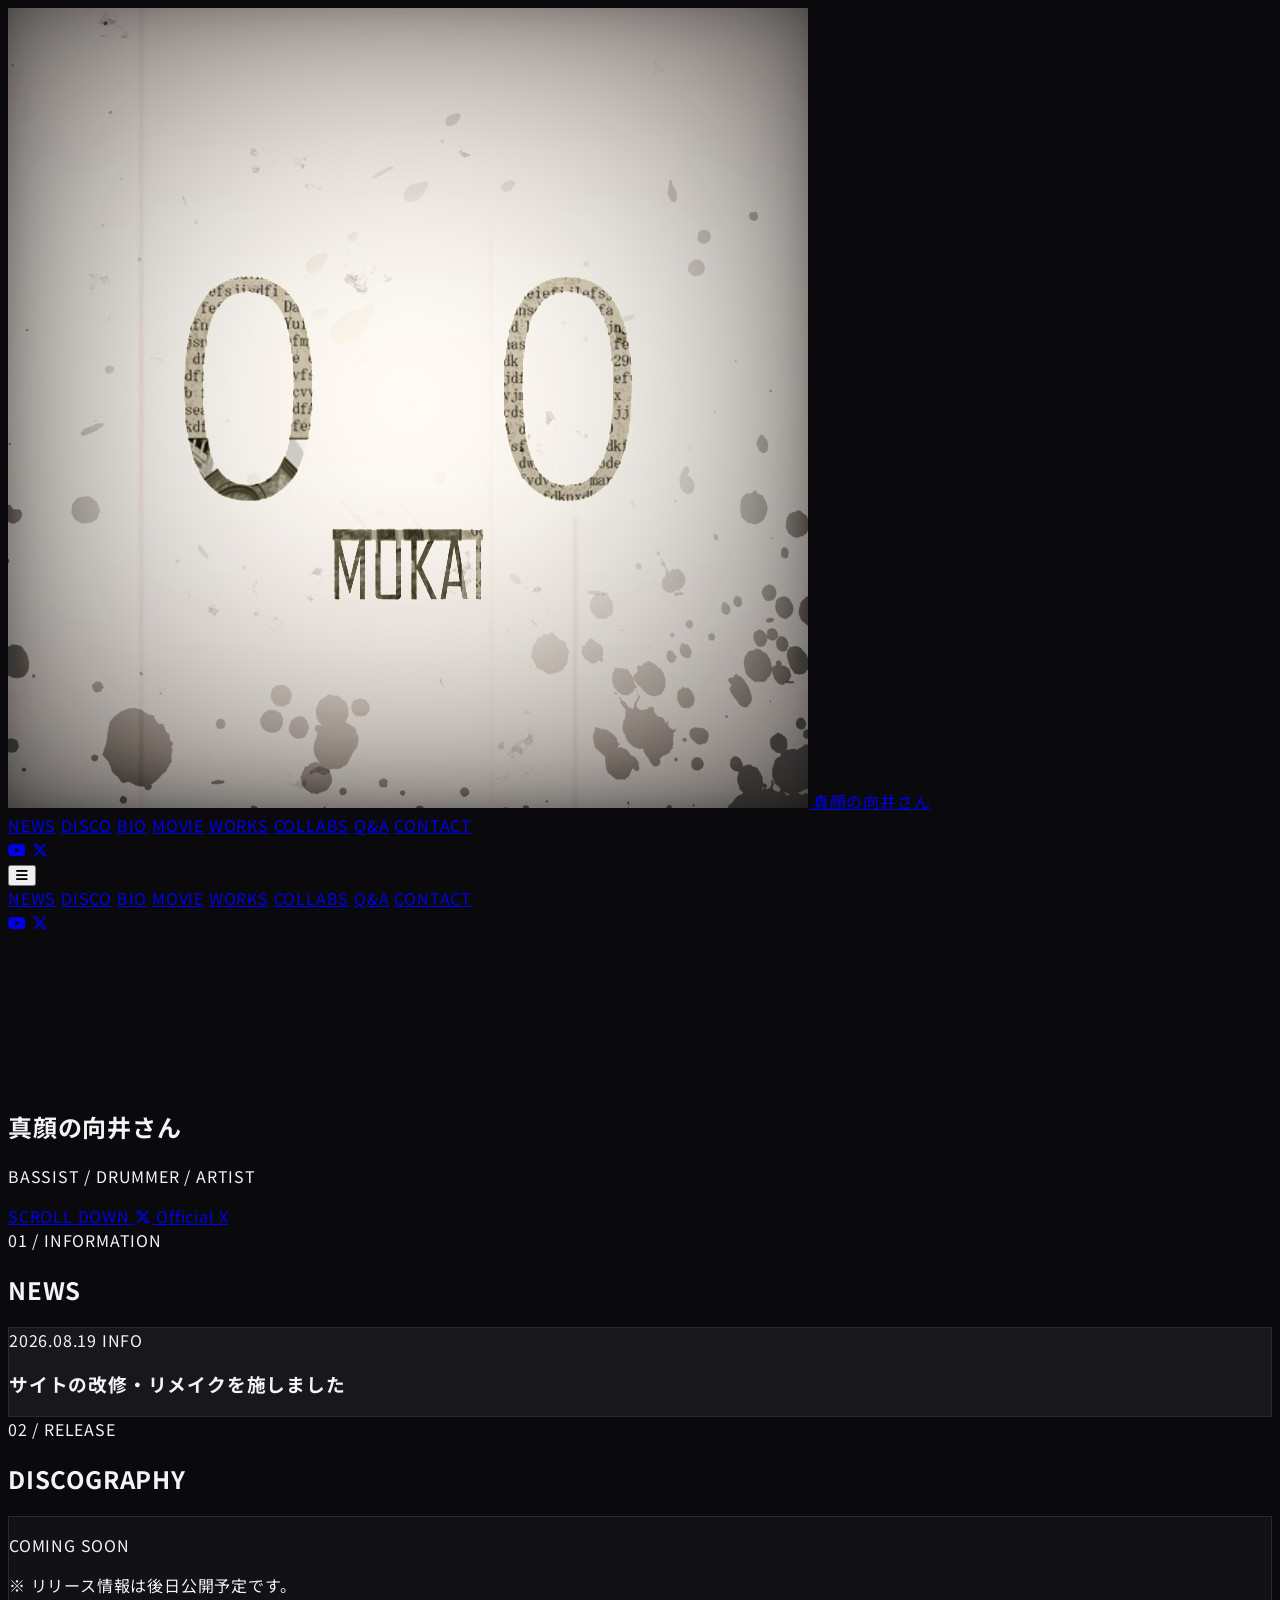
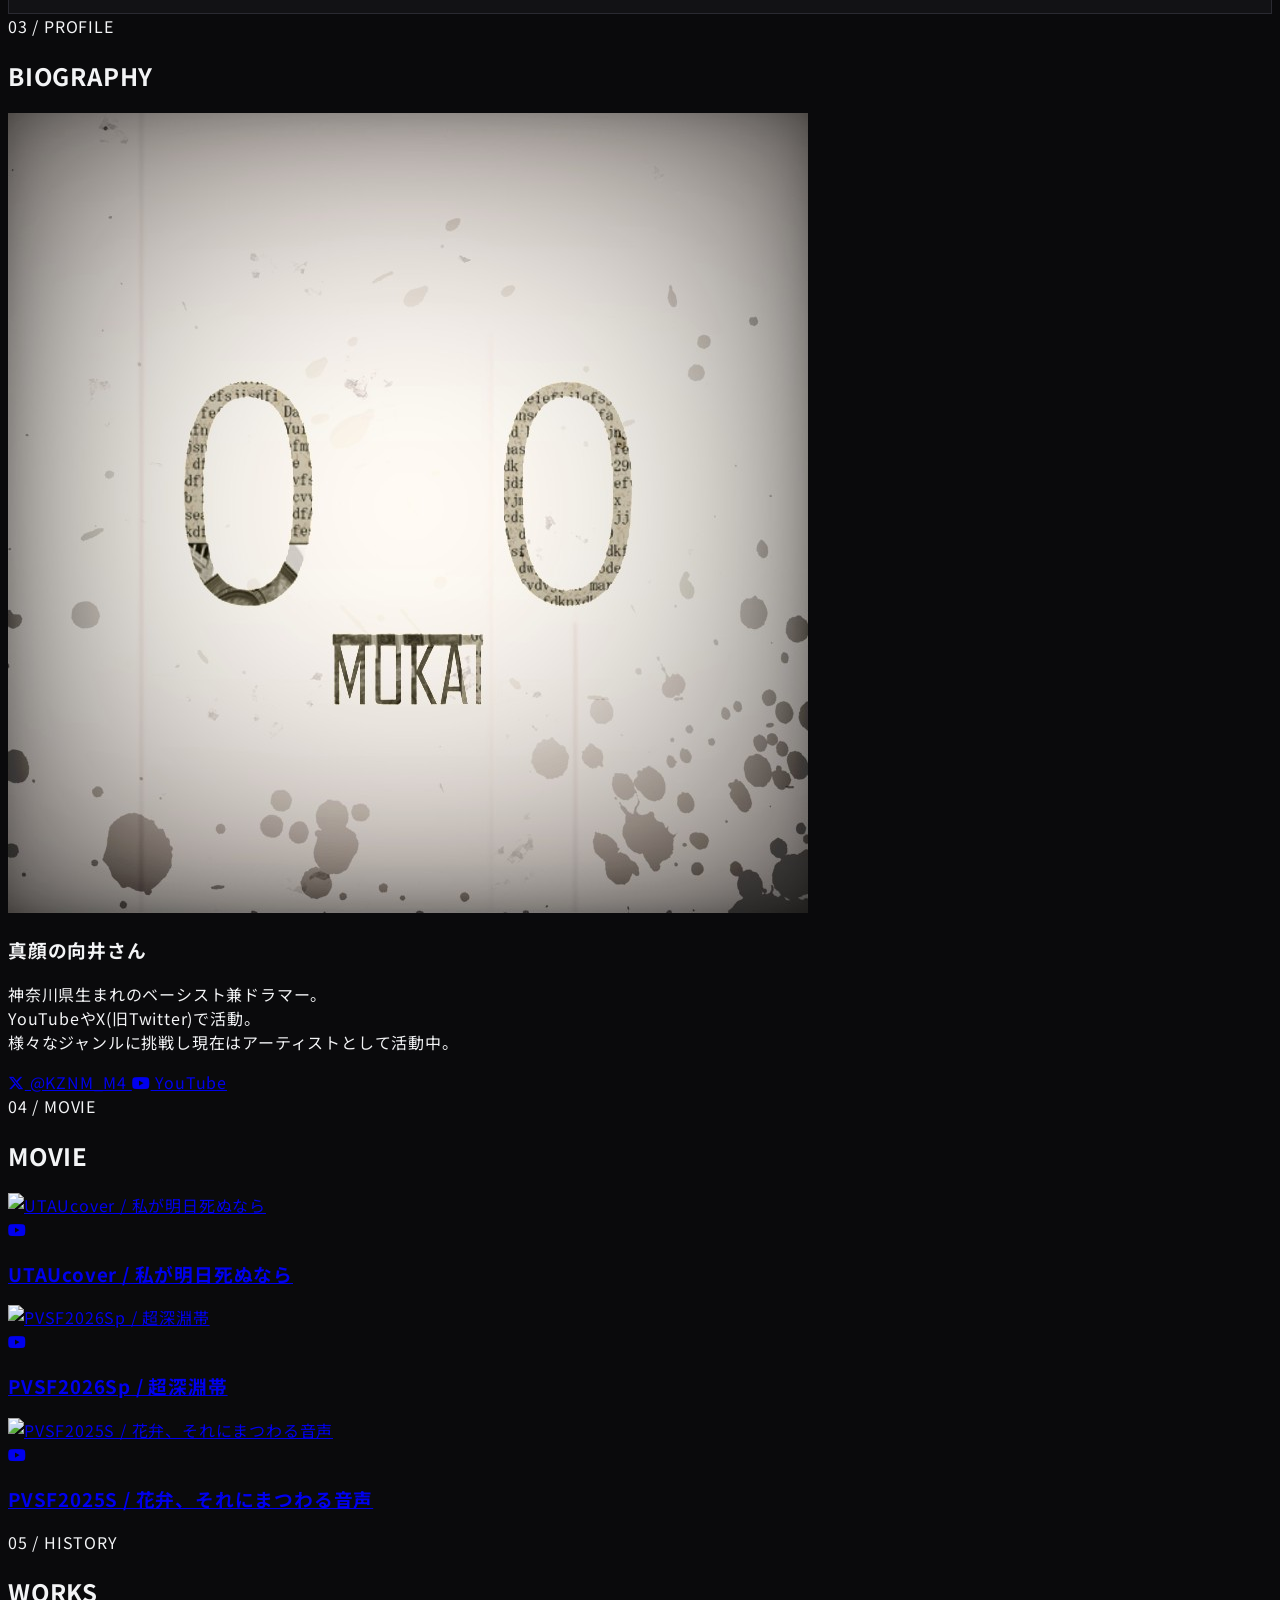
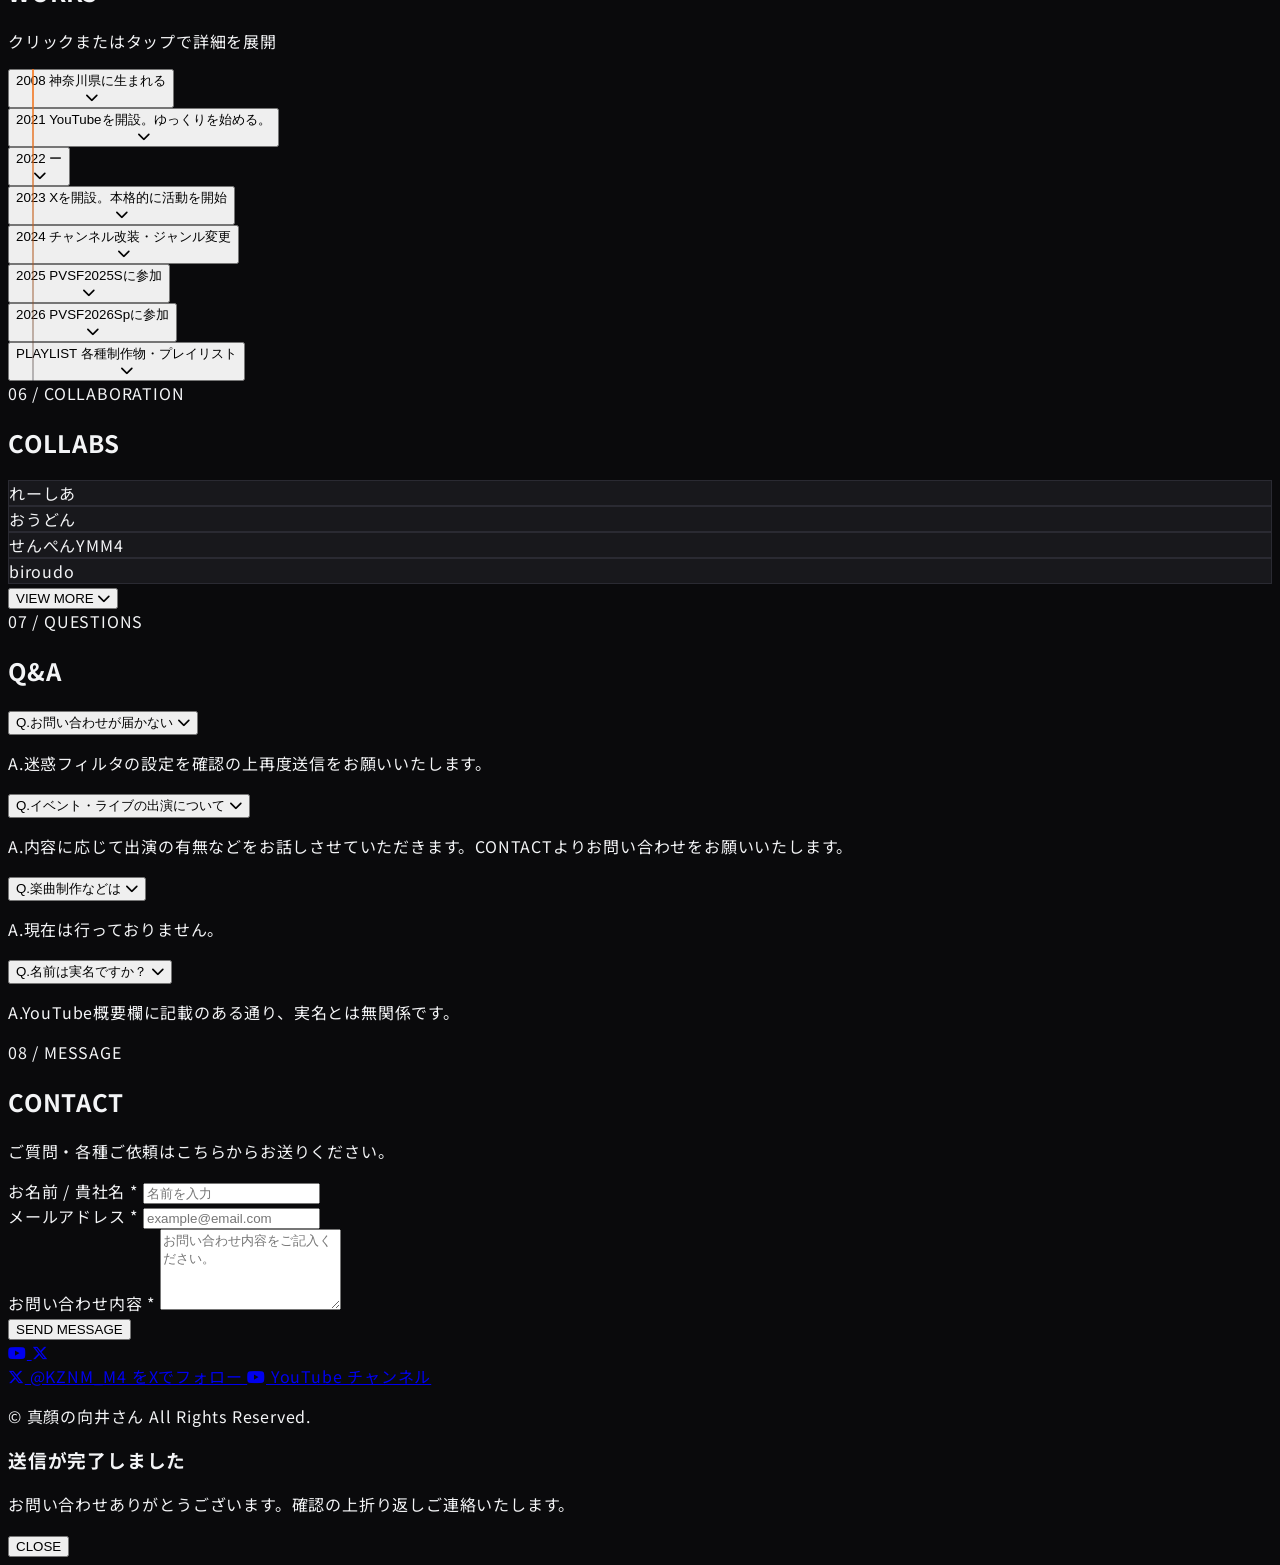
==== commit 6c422578: "Add files via upload" ====
--- a/index.html
+++ b/index.html
@@ -41,6 +41,11 @@
     <link href="https://fonts.googleapis.com/css2?family=Inter:wght@400;600;800;900&family=Montserrat:wght@700;900&family=Noto+Sans+JP:wght@400;500;700;900&display=swap" rel="stylesheet">
     <link rel="stylesheet" href="https://cdnjs.cloudflare.com/ajax/libs/font-awesome/6.4.0/css/all.min.css">
 
+    <script>
+        // JSが正常に機能している場合のみ透明化を有効にする（真っ白バグ防止）
+        document.documentElement.classList.add('js-ready');
+    </script>
+
     <style>
         /* Modern minimal typography & black-based solid aesthetic */
         body {
@@ -49,6 +54,21 @@
             font-family: 'Noto Sans JP', 'Inter', sans-serif;
             overflow-x: hidden;
             letter-spacing: 0.05em;
+        }
+
+        /* JS有効時のみ初期状態を透明にする（安全装置） */
+        .js-ready .reveal-on-scroll:not(.is-visible) {
+            opacity: 0;
+            transform: translateY(20px);
+        }
+
+        .reveal-on-scroll {
+            transition: opacity 0.6s cubic-bezier(0.16, 1, 0.3, 1), transform 0.6s cubic-bezier(0.16, 1, 0.3, 1);
+        }
+
+        .reveal-on-scroll.is-visible {
+            opacity: 1;
+            transform: translateY(0);
         }
 
         /* Solid panel without flashy glowing gradients */
@@ -153,6 +173,10 @@
                 <a href="#collabs" class="hover-accent">COLLABS</a>
                 <a href="#qa" class="hover-accent">Q&amp;A</a>
                 <a href="#contact" class="hover-accent text-white border border-brand-border px-4 py-1.5 rounded hover:border-brand-blue transition-all">CONTACT</a>
+                <div class="flex items-center gap-4 text-base pl-3 border-l border-brand-border/60">
+                    <a href="http://www.youtube.com/@Mukai_FOX" target="_blank" rel="noopener noreferrer" aria-label="YouTube" class="hover:text-red-500 transition-colors"><i class="fa-brands fa-youtube"></i></a>
+                    <a href="https://x.com/KZNM_M4" target="_blank" rel="noopener noreferrer" aria-label="X (Twitter)" class="hover:text-white transition-colors"><i class="fa-brands fa-x-twitter"></i></a>
+                </div>
             </nav>
 
             <button id="mobile-menu-btn" aria-label="メニューを開く" class="lg:hidden text-white text-2xl p-2 rounded focus:outline-none">
@@ -197,9 +221,12 @@
                 BASSIST / DRUMMER / ARTIST
             </p>
 
-            <div class="mt-12 flex justify-center">
+            <div class="mt-12 flex flex-col sm:flex-row items-center justify-center gap-4">
                 <a href="#news" class="px-8 py-3 rounded border border-white/20 hover:border-brand-blue hover:text-brand-blue text-xs font-mono tracking-widest uppercase transition-all">
                     SCROLL DOWN
+                </a>
+                <a href="https://x.com/KZNM_M4" target="_blank" rel="noopener noreferrer" class="px-6 py-3 rounded bg-white/5 border border-white/10 hover:border-white hover:bg-white/10 text-xs font-mono tracking-widest uppercase text-white transition-all flex items-center gap-2">
+                    <i class="fa-brands fa-x-twitter"></i> Official X
                 </a>
             </div>
         </div>
@@ -262,297 +289,310 @@
                         YouTubeやX(旧Twitter)で活動。<br>
                         様々なジャンルに挑戦し現在はアーティストとして活動中。
                     </p>
+                    <div class="pt-2 flex flex-wrap gap-4">
+                        <a href="https://x.com/KZNM_M4" target="_blank" rel="noopener noreferrer" class="px-4 py-2 rounded bg-brand-panel border border-brand-border hover:border-white text-xs font-mono text-white transition-all inline-flex items-center gap-2">
+                            <i class="fa-brands fa-x-twitter text-sm"></i> @KZNM_M4
+                        </a>
+                        <a href="http://www.youtube.com/@Mukai_FOX" target="_blank" rel="noopener noreferrer" class="px-4 py-2 rounded bg-brand-panel border border-brand-border hover:border-red-500 text-xs font-mono text-white transition-all inline-flex items-center gap-2">
+                            <i class="fa-brands fa-youtube text-sm text-red-500"></i> YouTube
+                        </a>
+                    </div>
                 </div>
             </div>
         </div>
     </section>
 
+    <!-- MOVIE Section -->
     <section id="movie" class="py-24 border-t border-brand-border bg-brand-dark">
-        <div class="max-w-5xl mx-auto px-4 sm:px-6 lg:px-8">
+        <div class="max-w-7xl mx-auto px-4 sm:px-6 lg:px-8">
             <div class="mb-12 reveal-on-scroll">
-                <span class="text-xs font-mono text-brand-blue uppercase tracking-widest">04 / VIDEO WORKS</span>
+                <span class="text-xs font-mono text-brand-blue uppercase tracking-widest">04 / MOVIE</span>
                 <h2 class="text-3xl sm:text-4xl font-black text-white mt-1">MOVIE</h2>
             </div>
 
-            <div class="grid grid-cols-1 md:grid-cols-3 gap-6">
-                <!-- Movie Item 1 -->
-                <a href="https://youtu.be/SB6RyebskJU" target="_blank" rel="noopener noreferrer" class="solid-card rounded-lg overflow-hidden group reveal-on-scroll">
-                    <div class="aspect-video relative bg-slate-900 overflow-hidden">
-                        <img src="https://img.youtube.com/vi/SB6RyebskJU/hqdefault.jpg" alt="UTAUcover / 私が明日死ぬなら" class="w-full h-full object-cover group-hover:scale-105 transition-transform duration-300">
-                        <div class="absolute inset-0 bg-black/40 group-hover:bg-black/10 transition-colors flex items-center justify-center">
-                            <i class="fa-solid fa-play text-2xl text-white group-hover:text-brand-blue transition-colors"></i>
-                        </div>
-                    </div>
-                    <div class="p-4">
-                        <span class="text-[10px] font-mono text-brand-blue uppercase">YouTube Cover</span>
-                        <h3 class="text-sm font-bold text-white mt-1 line-clamp-2">UTAUcover / 私が明日死ぬなら</h3>
-                    </div>
+            <div class="grid grid-cols-1 md:grid-cols-3 gap-8 reveal-on-scroll">
+                <!-- Video 1 -->
+                <a href="https://youtu.be/SB6RyebskJU" target="_blank" rel="noopener noreferrer" class="group block">
+                    <div class="relative overflow-hidden rounded-lg aspect-video mb-4 border border-brand-border group-hover:border-brand-blue transition-colors">
+                        <img src="https://img.youtube.com/vi/SB6RyebskJU/maxresdefault.jpg" alt="UTAUcover / 私が明日死ぬなら" class="w-full h-full object-cover group-hover:scale-105 transition-transform duration-500">
+                        <div class="absolute inset-0 bg-black/40 group-hover:bg-transparent transition-colors flex items-center justify-center">
+                            <i class="fa-brands fa-youtube text-4xl text-white/80 group-hover:text-red-500 transition-colors"></i>
+                        </div>
+                    </div>
+                    <h3 class="text-sm font-bold text-white group-hover:text-brand-blue transition-colors">UTAUcover / 私が明日死ぬなら</h3>
                 </a>
 
-                <!-- Movie Item 2 -->
-                <a href="https://youtu.be/6AFlgF3NKUw" target="_blank" rel="noopener noreferrer" class="solid-card rounded-lg overflow-hidden group reveal-on-scroll">
-                    <div class="aspect-video relative bg-slate-900 overflow-hidden">
-                        <img src="https://img.youtube.com/vi/6AFlgF3NKUw/hqdefault.jpg" alt="PVSF2026Sp / 超深淵帯" class="w-full h-full object-cover group-hover:scale-105 transition-transform duration-300">
-                        <div class="absolute inset-0 bg-black/40 group-hover:bg-black/10 transition-colors flex items-center justify-center">
-                            <i class="fa-solid fa-play text-2xl text-white group-hover:text-brand-blue transition-colors"></i>
-                        </div>
-                    </div>
-                    <div class="p-4">
-                        <span class="text-[10px] font-mono text-brand-blue uppercase">PVSF2026Sp</span>
-                        <h3 class="text-sm font-bold text-white mt-1 line-clamp-2">PVSF2026Sp / 超深淵帯</h3>
-                    </div>
+                <!-- Video 2 -->
+                <a href="https://youtu.be/6AFlgF3NKUw" target="_blank" rel="noopener noreferrer" class="group block">
+                    <div class="relative overflow-hidden rounded-lg aspect-video mb-4 border border-brand-border group-hover:border-brand-blue transition-colors">
+                        <img src="https://img.youtube.com/vi/6AFlgF3NKUw/maxresdefault.jpg" alt="PVSF2026Sp / 超深淵帯" class="w-full h-full object-cover group-hover:scale-105 transition-transform duration-500">
+                        <div class="absolute inset-0 bg-black/40 group-hover:bg-transparent transition-colors flex items-center justify-center">
+                            <i class="fa-brands fa-youtube text-4xl text-white/80 group-hover:text-red-500 transition-colors"></i>
+                        </div>
+                    </div>
+                    <h3 class="text-sm font-bold text-white group-hover:text-brand-blue transition-colors">PVSF2026Sp / 超深淵帯</h3>
                 </a>
 
-                <!-- Movie Item 3 -->
-                <a href="https://youtu.be/8ImHr9uvGXM" target="_blank" rel="noopener noreferrer" class="solid-card rounded-lg overflow-hidden group reveal-on-scroll">
-                    <div class="aspect-video relative bg-slate-900 overflow-hidden">
-                        <img src="https://img.youtube.com/vi/8ImHr9uvGXM/hqdefault.jpg" alt="PVSF2025S / 花弁、それにまつわる音声" class="w-full h-full object-cover group-hover:scale-105 transition-transform duration-300">
-                        <div class="absolute inset-0 bg-black/40 group-hover:bg-black/10 transition-colors flex items-center justify-center">
-                            <i class="fa-solid fa-play text-2xl text-white group-hover:text-brand-blue transition-colors"></i>
-                        </div>
-                    </div>
-                    <div class="p-4">
-                        <span class="text-[10px] font-mono text-brand-blue uppercase">PVSF2025S</span>
-                        <h3 class="text-sm font-bold text-white mt-1 line-clamp-2">PVSF2025S / 花弁、それにまつわる音声</h3>
-                    </div>
+                <!-- Video 3 -->
+                <a href="https://youtu.be/8ImHr9uvGXM" target="_blank" rel="noopener noreferrer" class="group block">
+                    <div class="relative overflow-hidden rounded-lg aspect-video mb-4 border border-brand-border group-hover:border-brand-blue transition-colors">
+                        <img src="https://img.youtube.com/vi/8ImHr9uvGXM/maxresdefault.jpg" alt="PVSF2025S / 花弁、それにまつわる音声" class="w-full h-full object-cover group-hover:scale-105 transition-transform duration-500">
+                        <div class="absolute inset-0 bg-black/40 group-hover:bg-transparent transition-colors flex items-center justify-center">
+                            <i class="fa-brands fa-youtube text-4xl text-white/80 group-hover:text-red-500 transition-colors"></i>
+                        </div>
+                    </div>
+                    <h3 class="text-sm font-bold text-white group-hover:text-brand-blue transition-colors">PVSF2025S / 花弁、それにまつわる音声</h3>
                 </a>
             </div>
         </div>
     </section>
 
-    <section id="works" class="py-24 border-t border-brand-border bg-brand-black relative">
-        <div class="max-w-5xl mx-auto px-4 sm:px-6 lg:px-8">
-            <div class="mb-12 reveal-on-scroll">
-                <span class="text-xs font-mono text-orange-500 uppercase tracking-widest">05 / TIMELINE</span>
-                <h2 class="text-3xl sm:text-4xl font-black text-white mt-1">WORKS</h2>
-            </div>
-
-            <div class="relative max-w-3xl mx-auto pl-8 sm:pl-10 space-y-4 reveal-on-scroll">
-                <div class="timeline-line"></div>
-
-                <!-- 2008 -->
-                <div class="works-item solid-card rounded relative">
-                    <div class="absolute -left-[2.05rem] sm:-left-[2.55rem] top-5 w-3 h-3 rounded-full bg-orange-500 border-2 border-brand-black shadow-[0_0_8px_rgba(249,115,22,0.8)]"></div>
-                    <button class="works-accordion-btn w-full p-4 sm:p-5 text-left flex justify-between items-center focus:outline-none group">
-                        <div class="flex items-center gap-4 sm:gap-6">
-                            <span class="font-mono font-black text-orange-500 text-lg sm:text-xl tracking-wider group-hover:scale-105 transition-transform">2008</span>
-                            <span class="text-sm font-bold text-white group-hover:text-orange-400 transition-colors">神奈川県に生まれる</span>
-                        </div>
-                        <i class="fa-solid fa-chevron-down text-slate-500 text-xs transition-transform duration-300"></i>
-                    </button>
-                    <div class="accordion-content works-content px-5 pb-0 text-xs sm:text-sm text-slate-400 border-t border-brand-border/40">
-                        <p class="py-4 leading-relaxed">神奈川県にて誕生。</p>
-                    </div>
-                </div>
-
-                <!-- 2021 -->
-                <div class="works-item solid-card rounded relative">
-                    <div class="absolute -left-[2.05rem] sm:-left-[2.55rem] top-5 w-3 h-3 rounded-full bg-orange-500 border-2 border-brand-black shadow-[0_0_8px_rgba(249,115,22,0.8)]"></div>
-                    <button class="works-accordion-btn w-full p-4 sm:p-5 text-left flex justify-between items-center focus:outline-none group">
-                        <div class="flex items-center gap-4 sm:gap-6">
-                            <span class="font-mono font-black text-orange-500 text-lg sm:text-xl tracking-wider group-hover:scale-105 transition-transform">2021</span>
-                            <span class="text-sm font-bold text-white group-hover:text-orange-400 transition-colors">YouTubeを開設。ゆっくりを始める。</span>
-                        </div>
-                        <i class="fa-solid fa-chevron-down text-slate-500 text-xs transition-transform duration-300"></i>
-                    </button>
-                    <div class="accordion-content works-content px-5 pb-0 text-xs sm:text-sm text-slate-400 border-t border-brand-border/40">
-                        <p class="py-4 leading-relaxed">YouTubeチャンネルを開設し、ゆっくり実況動画の投稿活動を開始。</p>
-                    </div>
-                </div>
-
-                <!-- 2022 -->
-                <div class="works-item solid-card rounded relative">
-                    <div class="absolute -left-[2.05rem] sm:-left-[2.55rem] top-5 w-3 h-3 rounded-full bg-orange-500/60 border-2 border-brand-black"></div>
-                    <button class="works-accordion-btn w-full p-4 sm:p-5 text-left flex justify-between items-center focus:outline-none group">
-                        <div class="flex items-center gap-4 sm:gap-6">
-                            <span class="font-mono font-black text-orange-500 text-lg sm:text-xl tracking-wider group-hover:scale-105 transition-transform">2022</span>
-                            <span class="text-sm font-bold text-white group-hover:text-orange-400 transition-colors">ー</span>
-                        </div>
-                        <i class="fa-solid fa-chevron-down text-slate-500 text-xs transition-transform duration-300"></i>
-                    </button>
-                    <div class="accordion-content works-content px-5 pb-0 text-xs sm:text-sm text-slate-400 border-t border-brand-border/40">
-                        <p class="py-4 leading-relaxed">活動準備期間。</p>
-                    </div>
-                </div>
-
-                <!-- 2023 -->
-                <div class="works-item solid-card rounded relative">
-                    <div class="absolute -left-[2.05rem] sm:-left-[2.55rem] top-5 w-3 h-3 rounded-full bg-orange-500 border-2 border-brand-black shadow-[0_0_8px_rgba(249,115,22,0.8)]"></div>
-                    <button class="works-accordion-btn w-full p-4 sm:p-5 text-left flex justify-between items-center focus:outline-none group">
-                        <div class="flex items-center gap-4 sm:gap-6">
-                            <span class="font-mono font-black text-orange-500 text-lg sm:text-xl tracking-wider group-hover:scale-105 transition-transform">2023</span>
-                            <span class="text-sm font-bold text-white group-hover:text-orange-400 transition-colors">Xを開設。本格的に活動を開始</span>
-                        </div>
-                        <i class="fa-solid fa-chevron-down text-slate-500 text-xs transition-transform duration-300"></i>
-                    </button>
-                    <div class="accordion-content works-content px-5 pb-0 text-xs sm:text-sm text-slate-400 border-t border-brand-border/40">
-                        <p class="py-4 leading-relaxed">X(旧Twitter)アカウントを開設。SNSでの本格的な情報発信・動画投稿を開始。</p>
-                    </div>
-                </div>
-
-                <!-- 2024 -->
-                <div class="works-item solid-card rounded relative">
-                    <div class="absolute -left-[2.05rem] sm:-left-[2.55rem] top-5 w-3 h-3 rounded-full bg-orange-500 border-2 border-brand-black shadow-[0_0_8px_rgba(249,115,22,0.8)]"></div>
-                    <button class="works-accordion-btn w-full p-4 sm:p-5 text-left flex justify-between items-center focus:outline-none group">
-                        <div class="flex items-center gap-4 sm:gap-6">
-                            <span class="font-mono font-black text-orange-500 text-lg sm:text-xl tracking-wider group-hover:scale-105 transition-transform">2024</span>
-                            <span class="text-sm font-bold text-white group-hover:text-orange-400 transition-colors">チャンネル改装・ジャンル変更</span>
-                        </div>
-                        <i class="fa-solid fa-chevron-down text-slate-500 text-xs transition-transform duration-300"></i>
-                    </button>
-                    <div class="accordion-content works-content px-5 pb-0 text-xs sm:text-sm text-slate-400 border-t border-brand-border/40">
-                        <p class="py-4 leading-relaxed">YouTubeチャンネルのリブランディングおよび制作ジャンルの変更を実施。</p>
-                    </div>
-                </div>
-
-                <!-- 2025 -->
-                <div class="works-item solid-card rounded relative">
-                    <div class="absolute -left-[2.05rem] sm:-left-[2.55rem] top-5 w-3 h-3 rounded-full bg-orange-500 border-2 border-brand-black shadow-[0_0_8px_rgba(249,115,22,0.8)]"></div>
-                    <button class="works-accordion-btn w-full p-4 sm:p-5 text-left flex justify-between items-center focus:outline-none group">
-                        <div class="flex items-center gap-4 sm:gap-6">
-                            <span class="font-mono font-black text-orange-500 text-lg sm:text-xl tracking-wider group-hover:scale-105 transition-transform">2025</span>
-                            <span class="text-sm font-bold text-white group-hover:text-orange-400 transition-colors">PVSF2025Sに参加</span>
-                        </div>
-                        <i class="fa-solid fa-chevron-down text-slate-500 text-xs transition-transform duration-300"></i>
-                    </button>
-                    <div class="accordion-content works-content px-5 pb-0 text-xs sm:text-sm text-slate-400 border-t border-brand-border/40">
-                        <p class="py-4 leading-relaxed">映像・音楽フェス「PVSF2025S」に参加作品『花弁、体にまつわる音声』を出展。</p>
-                    </div>
-                </div>
-
-                <!-- 2026 -->
-                <div class="works-item solid-card rounded relative">
-                    <div class="absolute -left-[2.05rem] sm:-left-[2.55rem] top-5 w-3 h-3 rounded-full bg-orange-500 border-2 border-brand-black shadow-[0_0_8px_rgba(249,115,22,0.8)]"></div>
-                    <button class="works-accordion-btn w-full p-4 sm:p-5 text-left flex justify-between items-center focus:outline-none group">
-                        <div class="flex items-center gap-4 sm:gap-6">
-                            <span class="font-mono font-black text-orange-500 text-lg sm:text-xl tracking-wider group-hover:scale-105 transition-transform">2026</span>
-                            <span class="text-sm font-bold text-white group-hover:text-orange-400 transition-colors">PVSF2026Spに参加</span>
-                        </div>
-                        <i class="fa-solid fa-chevron-down text-slate-500 text-xs transition-transform duration-300"></i>
-                    </button>
-                    <div class="accordion-content works-content px-5 pb-0 text-xs sm:text-sm text-slate-400 border-t border-brand-border/40">
-                        <p class="py-4 leading-relaxed">「PVSF2026Sp」に参加作品『超深淵帯』を出展。</p>
-                    </div>
-                </div>
-
-                <!-- PLAYLIST -->
-                <div class="works-item solid-card rounded relative border-orange-500/50">
-                    <div class="absolute -left-[2.05rem] sm:-left-[2.55rem] top-5 w-3 h-3 rounded-full bg-orange-500 border-2 border-brand-black shadow-[0_0_8px_rgba(249,115,22,0.8)]"></div>
-                    <button class="works-accordion-btn w-full p-4 sm:p-5 text-left flex justify-between items-center focus:outline-none group">
-                        <div class="flex items-center gap-4 sm:gap-6">
-                            <span class="font-mono font-black text-orange-500 text-lg sm:text-xl tracking-wider group-hover:scale-105 transition-transform">PLAYLIST</span>
-                            <span class="text-sm font-bold text-white group-hover:text-orange-400 transition-colors">PLAYLIST ARCHIVE</span>
-                        </div>
-                        <i class="fa-solid fa-chevron-down text-slate-500 text-xs transition-transform duration-300"></i>
-                    </button>
-                    <div class="accordion-content works-content px-5 pb-0 text-xs sm:text-sm text-slate-400 border-t border-brand-border/40">
-                        <p class="py-4 leading-relaxed">投稿楽曲や動画作品の再生リスト一覧。YouTubeチャンネルにて公開中。</p>
-                    </div>
-                </div>
-
-            </div>
-        </div>
-    </section>
-
-    <section id="collabs" class="py-24 border-t border-brand-border bg-brand-dark">
-        <div class="max-w-5xl mx-auto px-4 sm:px-6 lg:px-8">
-            <div class="mb-12 reveal-on-scroll">
-                <span class="text-xs font-mono text-brand-blue uppercase tracking-widest">06 / CREATORS</span>
-                <h2 class="text-3xl sm:text-4xl font-black text-white mt-1">COLLABS</h2>
-            </div>
-
-            <div class="grid grid-cols-2 sm:grid-cols-4 gap-4 reveal-on-scroll">
-                <div class="solid-card p-6 text-center rounded"><p class="text-sm sm:text-base font-bold text-white">れーしあ</p></div>
-                <div class="solid-card p-6 text-center rounded"><p class="text-sm sm:text-base font-bold text-white">おうどん</p></div>
-                <div class="solid-card p-6 text-center rounded"><div class="text-sm sm:text-base font-bold text-white">せんぺんYMM4</div></div>
-                <div class="solid-card p-6 text-center rounded"><p class="text-sm sm:text-base font-bold text-white">biroudo</p></div>
-            </div>
-
-            <div class="mt-8 text-center reveal-on-scroll">
-                <button id="collabs-viewmore-btn" class="px-8 py-3 rounded border border-brand-border hover:border-brand-blue hover:text-brand-blue text-xs font-mono tracking-widest uppercase text-slate-300 transition-all inline-flex items-center gap-2 group focus:outline-none">
-                    <span>VIEW MORE</span>
-                    <i class="fa-solid fa-chevron-down text-[10px] group-hover:translate-y-0.5 transition-transform" id="collabs-icon"></i>
-                </button>
-            </div>
-
-            <div id="collabs-details" class="accordion-content mt-6 space-y-4">
-                <div class="solid-card p-6 rounded border-l-4 border-l-brand-blue">
-                    <div class="flex flex-col sm:flex-row justify-between sm:items-center gap-2">
-                        <h3 class="text-base font-bold text-white">れーしあ</h3>
-                        <span class="text-xs font-mono text-brand-blue uppercase">CREATOR / COLLABORATOR</span>
-                    </div>
-                    <p class="text-xs text-slate-400 mt-2 leading-relaxed">共作・映像制作および音楽プロジェクトでのコラボレーション。</p>
-                </div>
-                <div class="solid-card p-6 rounded border-l-4 border-l-brand-blue">
-                    <div class="flex flex-col sm:flex-row justify-between sm:items-center gap-2">
-                        <h3 class="text-base font-bold text-white">おうどん</h3>
-                        <span class="text-xs font-mono text-brand-blue uppercase">CREATOR / COLLABORATOR</span>
-                    </div>
-                    <p class="text-xs text-slate-400 mt-2 leading-relaxed">企画動画・共同コンテンツにおけるクリエイティブ協力。</p>
-                </div>
-                <div class="solid-card p-6 rounded border-l-4 border-l-brand-blue">
-                    <div class="flex flex-col sm:flex-row justify-between sm:items-center gap-2">
-                        <h3 class="text-base font-bold text-white">せんぺんYMM4</h3>
-                        <span class="text-xs font-mono text-brand-blue uppercase">CREATOR / COLLABORATOR</span>
-                    </div>
-                    <p class="text-xs text-slate-400 mt-2 leading-relaxed">YMM4編集・映像表現に関する共同制作・技術パートナー。</p>
-                </div>
-                <div class="solid-card p-6 rounded border-l-4 border-l-brand-blue">
-                    <div class="flex flex-col sm:flex-row justify-between sm:items-center gap-2">
-                        <h3 class="text-base font-bold text-white">biroudo</h3>
-                        <span class="text-xs font-mono text-brand-blue uppercase">CREATOR / COLLABORATOR</span>
-                    </div>
-                    <p class="text-xs text-slate-400 mt-2 leading-relaxed">楽曲およびビジュアルワークス等におけるクリエイティブコラボレーション。</p>
-                </div>
-            </div>
-        </div>
-    </section>
-
-    <section id="qa" class="py-24 border-t border-brand-border bg-brand-black">
+    <!-- WORKS Section -->
+    <section id="works" class="py-24 border-t border-brand-border bg-brand-black">
         <div class="max-w-4xl mx-auto px-4 sm:px-6 lg:px-8">
             <div class="mb-12 reveal-on-scroll">
-                <span class="text-xs font-mono text-brand-blue uppercase tracking-widest">07 / FAQ</span>
-                <h2 class="text-3xl sm:text-4xl font-black text-white mt-1">Q &amp; A</h2>
+                <span class="text-xs font-mono text-brand-blue uppercase tracking-widest">05 / HISTORY</span>
+                <h2 class="text-3xl sm:text-4xl font-black text-white mt-1">WORKS</h2>
+                <p class="text-xs text-slate-400 mt-2">クリックまたはタップで詳細を展開</p>
+            </div>
+
+            <div class="relative pl-6 space-y-4 reveal-on-scroll">
+                <!-- Timeline Line -->
+                <div class="timeline-line"></div>
+
+                <!-- 2008 -->
+                <div class="relative z-10 works-item bg-brand-panel border border-brand-border rounded overflow-hidden">
+                    <button class="w-full px-6 py-4 flex items-center justify-between text-left focus:outline-none works-accordion-btn">
+                        <div class="flex items-center gap-4">
+                            <span class="text-xl font-bold font-mono text-orange-500">2008</span>
+                            <span class="text-sm font-bold text-white">神奈川県に生まれる</span>
+                        </div>
+                        <i class="fa-solid fa-chevron-down text-slate-500 transition-transform duration-300"></i>
+                    </button>
+                    <div class="accordion-content bg-brand-dark px-6">
+                        <div class="py-4 text-xs text-slate-300 border-t border-brand-border/50">
+                            神奈川県にて生を受ける。
+                        </div>
+                    </div>
+                </div>
+
+                <!-- 2021 -->
+                <div class="relative z-10 works-item bg-brand-panel border border-brand-border rounded overflow-hidden">
+                    <button class="w-full px-6 py-4 flex items-center justify-between text-left focus:outline-none works-accordion-btn">
+                        <div class="flex items-center gap-4">
+                            <span class="text-xl font-bold font-mono text-orange-500">2021</span>
+                            <span class="text-sm font-bold text-white">YouTubeを開設。ゆっくりを始める。</span>
+                        </div>
+                        <i class="fa-solid fa-chevron-down text-slate-500 transition-transform duration-300"></i>
+                    </button>
+                    <div class="accordion-content bg-brand-dark px-6">
+                        <div class="py-4 text-xs text-slate-300 border-t border-brand-border/50">
+                            動画投稿サイトYouTubeにてチャンネルを開設し、ゆっくり実況・解説などのコンテンツ制作を開始する。
+                        </div>
+                    </div>
+                </div>
+
+                <!-- 2022 -->
+                <div class="relative z-10 works-item bg-brand-panel border border-brand-border rounded overflow-hidden">
+                    <button class="w-full px-6 py-4 flex items-center justify-between text-left focus:outline-none works-accordion-btn">
+                        <div class="flex items-center gap-4">
+                            <span class="text-xl font-bold font-mono text-orange-500">2022</span>
+                            <span class="text-sm font-bold text-white">ー</span>
+                        </div>
+                        <i class="fa-solid fa-chevron-down text-slate-500 transition-transform duration-300"></i>
+                    </button>
+                    <div class="accordion-content bg-brand-dark px-6">
+                        <div class="py-4 text-xs text-slate-300 border-t border-brand-border/50">
+                            活動継続。
+                        </div>
+                    </div>
+                </div>
+
+                <!-- 2023 -->
+                <div class="relative z-10 works-item bg-brand-panel border border-brand-border rounded overflow-hidden">
+                    <button class="w-full px-6 py-4 flex items-center justify-between text-left focus:outline-none works-accordion-btn">
+                        <div class="flex items-center gap-4">
+                            <span class="text-xl font-bold font-mono text-orange-500">2023</span>
+                            <span class="text-sm font-bold text-white">Xを開設。本格的に活動を開始</span>
+                        </div>
+                        <i class="fa-solid fa-chevron-down text-slate-500 transition-transform duration-300"></i>
+                    </button>
+                    <div class="accordion-content bg-brand-dark px-6">
+                        <div class="py-4 text-xs text-slate-300 border-t border-brand-border/50">
+                            X（旧Twitter）アカウントを開設し、SNSでの発信や交流を通じて本格的な活動をスタート。
+                        </div>
+                    </div>
+                </div>
+
+                <!-- 2024 -->
+                <div class="relative z-10 works-item bg-brand-panel border border-brand-border rounded overflow-hidden">
+                    <button class="w-full px-6 py-4 flex items-center justify-between text-left focus:outline-none works-accordion-btn">
+                        <div class="flex items-center gap-4">
+                            <span class="text-xl font-bold font-mono text-orange-500">2024</span>
+                            <span class="text-sm font-bold text-white">チャンネル改装・ジャンル変更</span>
+                        </div>
+                        <i class="fa-solid fa-chevron-down text-slate-500 transition-transform duration-300"></i>
+                    </button>
+                    <div class="accordion-content bg-brand-dark px-6">
+                        <div class="py-4 text-xs text-slate-300 border-t border-brand-border/50">
+                            YouTubeチャンネルのデザインや方向性を一新。新たなジャンルへの挑戦を開始する。
+                        </div>
+                    </div>
+                </div>
+
+                <!-- 2025 -->
+                <div class="relative z-10 works-item bg-brand-panel border border-brand-border rounded overflow-hidden">
+                    <button class="w-full px-6 py-4 flex items-center justify-between text-left focus:outline-none works-accordion-btn">
+                        <div class="flex items-center gap-4">
+                            <span class="text-xl font-bold font-mono text-orange-500">2025</span>
+                            <span class="text-sm font-bold text-white">PVSF2025Sに参加</span>
+                        </div>
+                        <i class="fa-solid fa-chevron-down text-slate-500 transition-transform duration-300"></i>
+                    </button>
+                    <div class="accordion-content bg-brand-dark px-6">
+                        <div class="py-4 text-xs text-slate-300 border-t border-brand-border/50">
+                            「花弁、それにまつわる音声」などの映像・音声作品を通じてイベントへ参加。
+                        </div>
+                    </div>
+                </div>
+
+                <!-- 2026 -->
+                <div class="relative z-10 works-item bg-brand-panel border border-brand-border rounded overflow-hidden">
+                    <button class="w-full px-6 py-4 flex items-center justify-between text-left focus:outline-none works-accordion-btn">
+                        <div class="flex items-center gap-4">
+                            <span class="text-xl font-bold font-mono text-orange-500">2026</span>
+                            <span class="text-sm font-bold text-white">PVSF2026Spに参加</span>
+                        </div>
+                        <i class="fa-solid fa-chevron-down text-slate-500 transition-transform duration-300"></i>
+                    </button>
+                    <div class="accordion-content bg-brand-dark px-6">
+                        <div class="py-4 text-xs text-slate-300 border-t border-brand-border/50">
+                            「超深淵帯」の作品で同イベントに連続して参加・制作活動を行う。
+                        </div>
+                    </div>
+                </div>
+
+                <!-- PLAYLIST -->
+                <div class="relative z-10 works-item bg-brand-panel border border-brand-border rounded overflow-hidden">
+                    <button class="w-full px-6 py-4 flex items-center justify-between text-left focus:outline-none works-accordion-btn">
+                        <div class="flex items-center gap-4">
+                            <span class="text-xl font-bold font-mono text-orange-500">PLAYLIST</span>
+                            <span class="text-sm font-bold text-white">各種制作物・プレイリスト</span>
+                        </div>
+                        <i class="fa-solid fa-chevron-down text-slate-500 transition-transform duration-300"></i>
+                    </button>
+                    <div class="accordion-content bg-brand-dark px-6">
+                        <div class="py-4 text-xs text-slate-300 border-t border-brand-border/50">
+                            これまでの動画や作品をまとめたプレイリストはYouTubeチャンネルよりご確認いただけます。
+                        </div>
+                    </div>
+                </div>
+            </div>
+        </div>
+    </section>
+
+    <!-- COLLABS Section -->
+    <section id="collabs" class="py-24 border-t border-brand-border bg-brand-dark">
+        <div class="max-w-4xl mx-auto px-4 sm:px-6 lg:px-8">
+            <div class="mb-12 text-center reveal-on-scroll">
+                <span class="text-xs font-mono text-brand-blue uppercase tracking-widest">06 / COLLABORATION</span>
+                <h2 class="text-3xl sm:text-4xl font-black text-white mt-1">COLLABS</h2>
+            </div>
+
+            <!-- 初期表示のコラボ者名一覧 -->
+            <div class="grid grid-cols-2 md:grid-cols-4 gap-4 mb-8 reveal-on-scroll">
+                <div class="solid-card py-6 text-center rounded">
+                    <span class="font-bold text-white tracking-widest">れーしあ</span>
+                </div>
+                <div class="solid-card py-6 text-center rounded">
+                    <span class="font-bold text-white tracking-widest">おうどん</span>
+                </div>
+                <div class="solid-card py-6 text-center rounded">
+                    <span class="font-bold text-white tracking-widest">せんぺんYMM4</span>
+                </div>
+                <div class="solid-card py-6 text-center rounded">
+                    <span class="font-bold text-white tracking-widest">biroudo</span>
+                </div>
+            </div>
+
+            <!-- VIEW MORE 機能 -->
+            <div class="reveal-on-scroll">
+                <button id="collabs-viewmore-btn" class="mx-auto flex items-center gap-2 px-8 py-3 rounded border border-brand-border hover:border-brand-blue text-xs font-mono text-white transition-all focus:outline-none">
+                    <span>VIEW MORE</span>
+                    <i class="fa-solid fa-chevron-down transition-transform duration-300" id="collabs-icon"></i>
+                </button>
+                
+                <!-- 開閉される詳細領域 -->
+                <div id="collabs-details" class="accordion-content mt-6">
+                    <div class="solid-panel p-8 rounded space-y-6">
+                        <div>
+                            <h4 class="text-sm font-bold text-brand-blue border-b border-brand-border pb-2 mb-2">れーしあ</h4>
+                            <p class="text-xs text-slate-300 leading-relaxed">映像制作や動画プロジェクトにおいて協同・コラボレーション実績あり。</p>
+                        </div>
+                        <div>
+                            <h4 class="text-sm font-bold text-brand-blue border-b border-brand-border pb-2 mb-2">おうどん</h4>
+                            <p class="text-xs text-slate-300 leading-relaxed">音楽・動画クリエイティブ等での共作・参加。</p>
+                        </div>
+                        <div>
+                            <h4 class="text-sm font-bold text-brand-blue border-b border-brand-border pb-2 mb-2">せんぺんYMM4</h4>
+                            <p class="text-xs text-slate-300 leading-relaxed">ゆっくりムービーメーカーを用いた動画制作等における技術協力・コラボ。</p>
+                        </div>
+                        <div>
+                            <h4 class="text-sm font-bold text-brand-blue border-b border-brand-border pb-2 mb-2">biroudo</h4>
+                            <p class="text-xs text-slate-300 leading-relaxed">アートワークおよび制作分野でのコラボレーション。</p>
+                        </div>
+                    </div>
+                </div>
+            </div>
+        </div>
+    </section>
+
+    <!-- Q&A Section -->
+    <section id="qa" class="py-24 border-t border-brand-border bg-brand-black">
+        <div class="max-w-3xl mx-auto px-4 sm:px-6 lg:px-8">
+            <div class="mb-12 text-center reveal-on-scroll">
+                <span class="text-xs font-mono text-brand-blue uppercase tracking-widest">07 / QUESTIONS</span>
+                <h2 class="text-3xl sm:text-4xl font-black text-white mt-1">Q&amp;A</h2>
             </div>
 
             <div class="space-y-4 reveal-on-scroll">
-                <div class="solid-card rounded overflow-hidden">
-                    <button class="qa-toggle-btn w-full p-5 text-left font-bold text-sm sm:text-base text-white flex justify-between items-center focus:outline-none">
-                        <span><span class="text-brand-blue font-mono mr-2">Q.</span> お問い合わせが届かない</span>
-                        <i class="fa-solid fa-chevron-down text-slate-500 text-xs transition-transform duration-200"></i>
-                    </button>
-                    <div class="qa-content hidden px-5 pb-5 text-xs sm:text-sm text-slate-300 leading-relaxed border-t border-brand-border/40 pt-3">
-                        迷惑フィルタの設定を確認の上再度送信をお願いいたします。
-                    </div>
-                </div>
-
-                <div class="solid-card rounded overflow-hidden">
-                    <button class="qa-toggle-btn w-full p-5 text-left font-bold text-sm sm:text-base text-white flex justify-between items-center focus:outline-none">
-                        <span><span class="text-brand-blue font-mono mr-2">Q.</span> イベント・ライブの出演について</span>
-                        <i class="fa-solid fa-chevron-down text-slate-500 text-xs transition-transform duration-200"></i>
-                    </button>
-                    <div class="qa-content hidden px-5 pb-5 text-xs sm:text-sm text-slate-300 leading-relaxed border-t border-brand-border/40 pt-3">
-                        内容に応じて出演の有無などをお話しさせていただきます。CONTACTよりお問い合わせをお願いいたします。
-                    </div>
-                </div>
-
-                <div class="solid-card rounded overflow-hidden">
-                    <button class="qa-toggle-btn w-full p-5 text-left font-bold text-sm sm:text-base text-white flex justify-between items-center focus:outline-none">
-                        <span><span class="text-brand-blue font-mono mr-2">Q.</span> 楽曲制作などは</span>
-                        <i class="fa-solid fa-chevron-down text-slate-500 text-xs transition-transform duration-200"></i>
-                    </button>
-                    <div class="qa-content hidden px-5 pb-5 text-xs sm:text-sm text-slate-300 leading-relaxed border-t border-brand-border/40 pt-3">
-                        現在は行っておりません。
-                    </div>
-                </div>
-
-                <div class="solid-card rounded overflow-hidden">
-                    <button class="qa-toggle-btn w-full p-5 text-left font-bold text-sm sm:text-base text-white flex justify-between items-center focus:outline-none">
-                        <span><span class="text-brand-blue font-mono mr-2">Q.</span> 名前は実名ですか？</span>
-                        <i class="fa-solid fa-chevron-down text-slate-500 text-xs transition-transform duration-200"></i>
-                    </button>
-                    <div class="qa-content hidden px-5 pb-5 text-xs sm:text-sm text-slate-300 leading-relaxed border-t border-brand-border/40 pt-3">
-                        YouTube概要欄に記載のある通り、実名とは無関係です。
+                <div class="bg-brand-panel border border-brand-border rounded">
+                    <button class="qa-toggle-btn w-full px-6 py-5 flex items-center justify-between text-left focus:outline-none">
+                        <span class="text-sm font-bold text-white"><span class="text-brand-blue mr-2">Q.</span>お問い合わせが届かない</span>
+                        <i class="fa-solid fa-chevron-down text-slate-500 transition-transform"></i>
+                    </button>
+                    <div class="px-6 pb-5 hidden">
+                        <p class="text-xs text-slate-300 pt-4 border-t border-brand-border/50"><span class="text-slate-500 mr-2">A.</span>迷惑フィルタの設定を確認の上再度送信をお願いいたします。</p>
+                    </div>
+                </div>
+
+                <div class="bg-brand-panel border border-brand-border rounded">
+                    <button class="qa-toggle-btn w-full px-6 py-5 flex items-center justify-between text-left focus:outline-none">
+                        <span class="text-sm font-bold text-white"><span class="text-brand-blue mr-2">Q.</span>イベント・ライブの出演について</span>
+                        <i class="fa-solid fa-chevron-down text-slate-500 transition-transform"></i>
+                    </button>
+                    <div class="px-6 pb-5 hidden">
+                        <p class="text-xs text-slate-300 pt-4 border-t border-brand-border/50"><span class="text-slate-500 mr-2">A.</span>内容に応じて出演の有無などをお話しさせていただきます。CONTACTよりお問い合わせをお願いいたします。</p>
+                    </div>
+                </div>
+
+                <div class="bg-brand-panel border border-brand-border rounded">
+                    <button class="qa-toggle-btn w-full px-6 py-5 flex items-center justify-between text-left focus:outline-none">
+                        <span class="text-sm font-bold text-white"><span class="text-brand-blue mr-2">Q.</span>楽曲制作などは</span>
+                        <i class="fa-solid fa-chevron-down text-slate-500 transition-transform"></i>
+                    </button>
+                    <div class="px-6 pb-5 hidden">
+                        <p class="text-xs text-slate-300 pt-4 border-t border-brand-border/50"><span class="text-slate-500 mr-2">A.</span>現在は行っておりません。</p>
+                    </div>
+                </div>
+
+                <div class="bg-brand-panel border border-brand-border rounded">
+                    <button class="qa-toggle-btn w-full px-6 py-5 flex items-center justify-between text-left focus:outline-none">
+                        <span class="text-sm font-bold text-white"><span class="text-brand-blue mr-2">Q.</span>名前は実名ですか？</span>
+                        <i class="fa-solid fa-chevron-down text-slate-500 transition-transform"></i>
+                    </button>
+                    <div class="px-6 pb-5 hidden">
+                        <p class="text-xs text-slate-300 pt-4 border-t border-brand-border/50"><span class="text-slate-500 mr-2">A.</span>YouTube概要欄に記載のある通り、実名とは無関係です。</p>
                     </div>
                 </div>
             </div>
@@ -595,15 +635,27 @@
 
     <footer class="py-12 border-t border-brand-border bg-brand-black text-center text-slate-500 text-xs">
         <div class="max-w-7xl mx-auto px-4 sm:px-6 lg:px-8 space-y-6">
-            <div class="flex items-center justify-center gap-8 text-2xl text-slate-300">
-                <a href="http://www.youtube.com/@Mukai_FOX" target="_blank" rel="noopener noreferrer" aria-label="YouTube" class="hover:text-red-500 transition-colors">
+            <!-- SNS Big Icons / Links -->
+            <div class="flex items-center justify-center gap-6 text-2xl text-slate-300">
+                <a href="http://www.youtube.com/@Mukai_FOX" target="_blank" rel="noopener noreferrer" aria-label="YouTube Channel" class="p-3 rounded-full bg-brand-panel border border-brand-border hover:border-red-500 hover:text-red-500 transition-all">
                     <i class="fa-brands fa-youtube"></i>
                 </a>
-                <a href="https://x.com/KZNM_M4" target="_blank" rel="noopener noreferrer" aria-label="X (Twitter)" class="hover:text-white transition-colors">
+                <a href="https://x.com/KZNM_M4" target="_blank" rel="noopener noreferrer" aria-label="X (Twitter) Profile" class="p-3 rounded-full bg-brand-panel border border-brand-border hover:border-white hover:text-white transition-all">
                     <i class="fa-brands fa-x-twitter"></i>
                 </a>
             </div>
-            <p class="font-mono text-[10px] tracking-widest uppercase">&copy; 真顔の向井さん All Rights Reserved.</p>
+
+            <!-- Follow Buttons -->
+            <div class="flex flex-wrap justify-center gap-3">
+                <a href="https://x.com/KZNM_M4" target="_blank" rel="noopener noreferrer" class="px-5 py-2.5 rounded bg-brand-panel border border-brand-border hover:border-white text-xs font-mono text-slate-300 hover:text-white transition-all inline-flex items-center gap-2">
+                    <i class="fa-brands fa-x-twitter text-sm"></i> @KZNM_M4 をXでフォロー
+                </a>
+                <a href="http://www.youtube.com/@Mukai_FOX" target="_blank" rel="noopener noreferrer" class="px-5 py-2.5 rounded bg-brand-panel border border-brand-border hover:border-red-500 text-xs font-mono text-slate-300 hover:text-red-500 transition-all inline-flex items-center gap-2">
+                    <i class="fa-brands fa-youtube text-sm text-red-500"></i> YouTube チャンネル
+                </a>
+            </div>
+
+            <p class="font-mono text-[10px] tracking-widest uppercase text-slate-600">&copy; 真顔の向井さん All Rights Reserved.</p>
         </div>
     </footer>
 
@@ -620,17 +672,6 @@
     </div>
 
     <script>
-        // JSエラーによる画面真っ白バグを防ぐためのセーフティネット
-        window.addEventListener('load', () => {
-            setTimeout(() => {
-                document.querySelectorAll('.reveal-on-scroll').forEach(el => {
-                    if (!el.classList.contains('is-visible')) {
-                        el.classList.add('is-visible');
-                    }
-                });
-            }, 1000); // 1秒後に強制表示
-        });
-
         document.addEventListener('DOMContentLoaded', () => {
             // 1. Mobile Menu Toggle
             const mobileMenuBtn = document.getElementById('mobile-menu-btn');
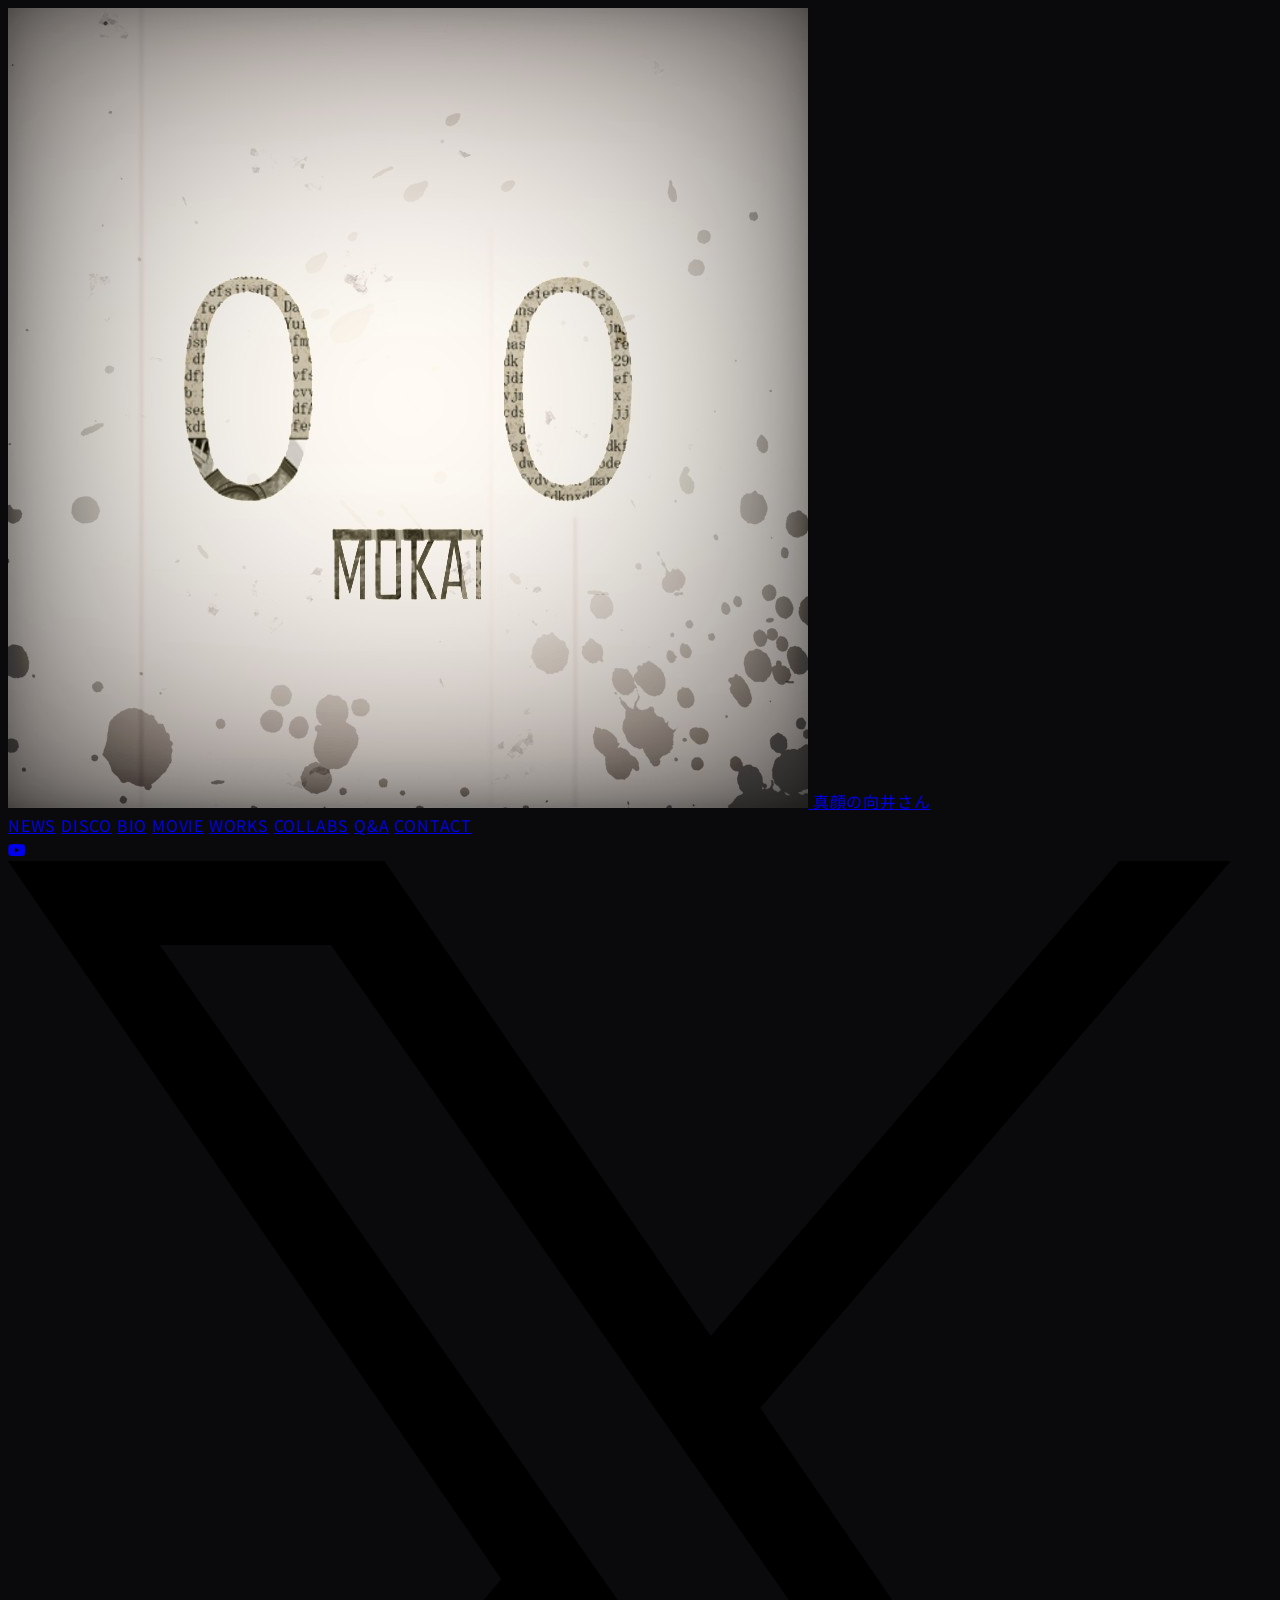
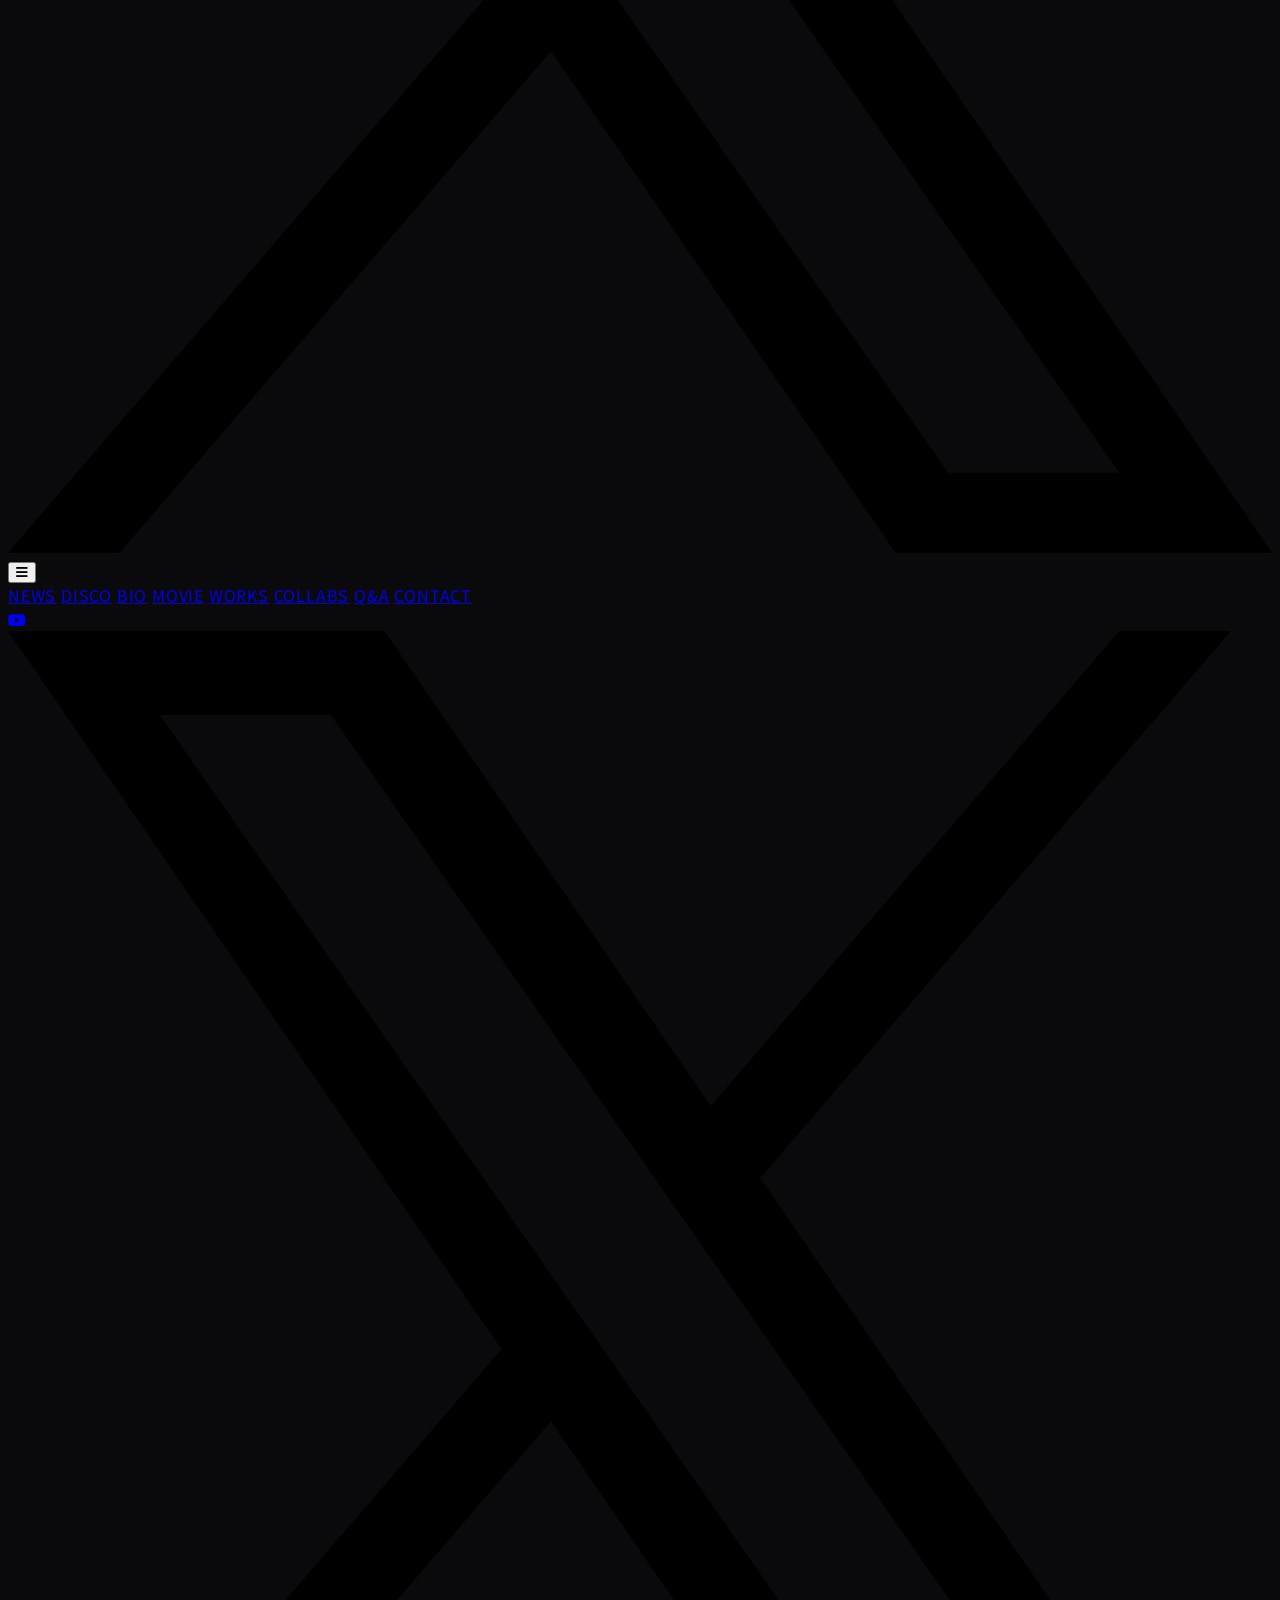
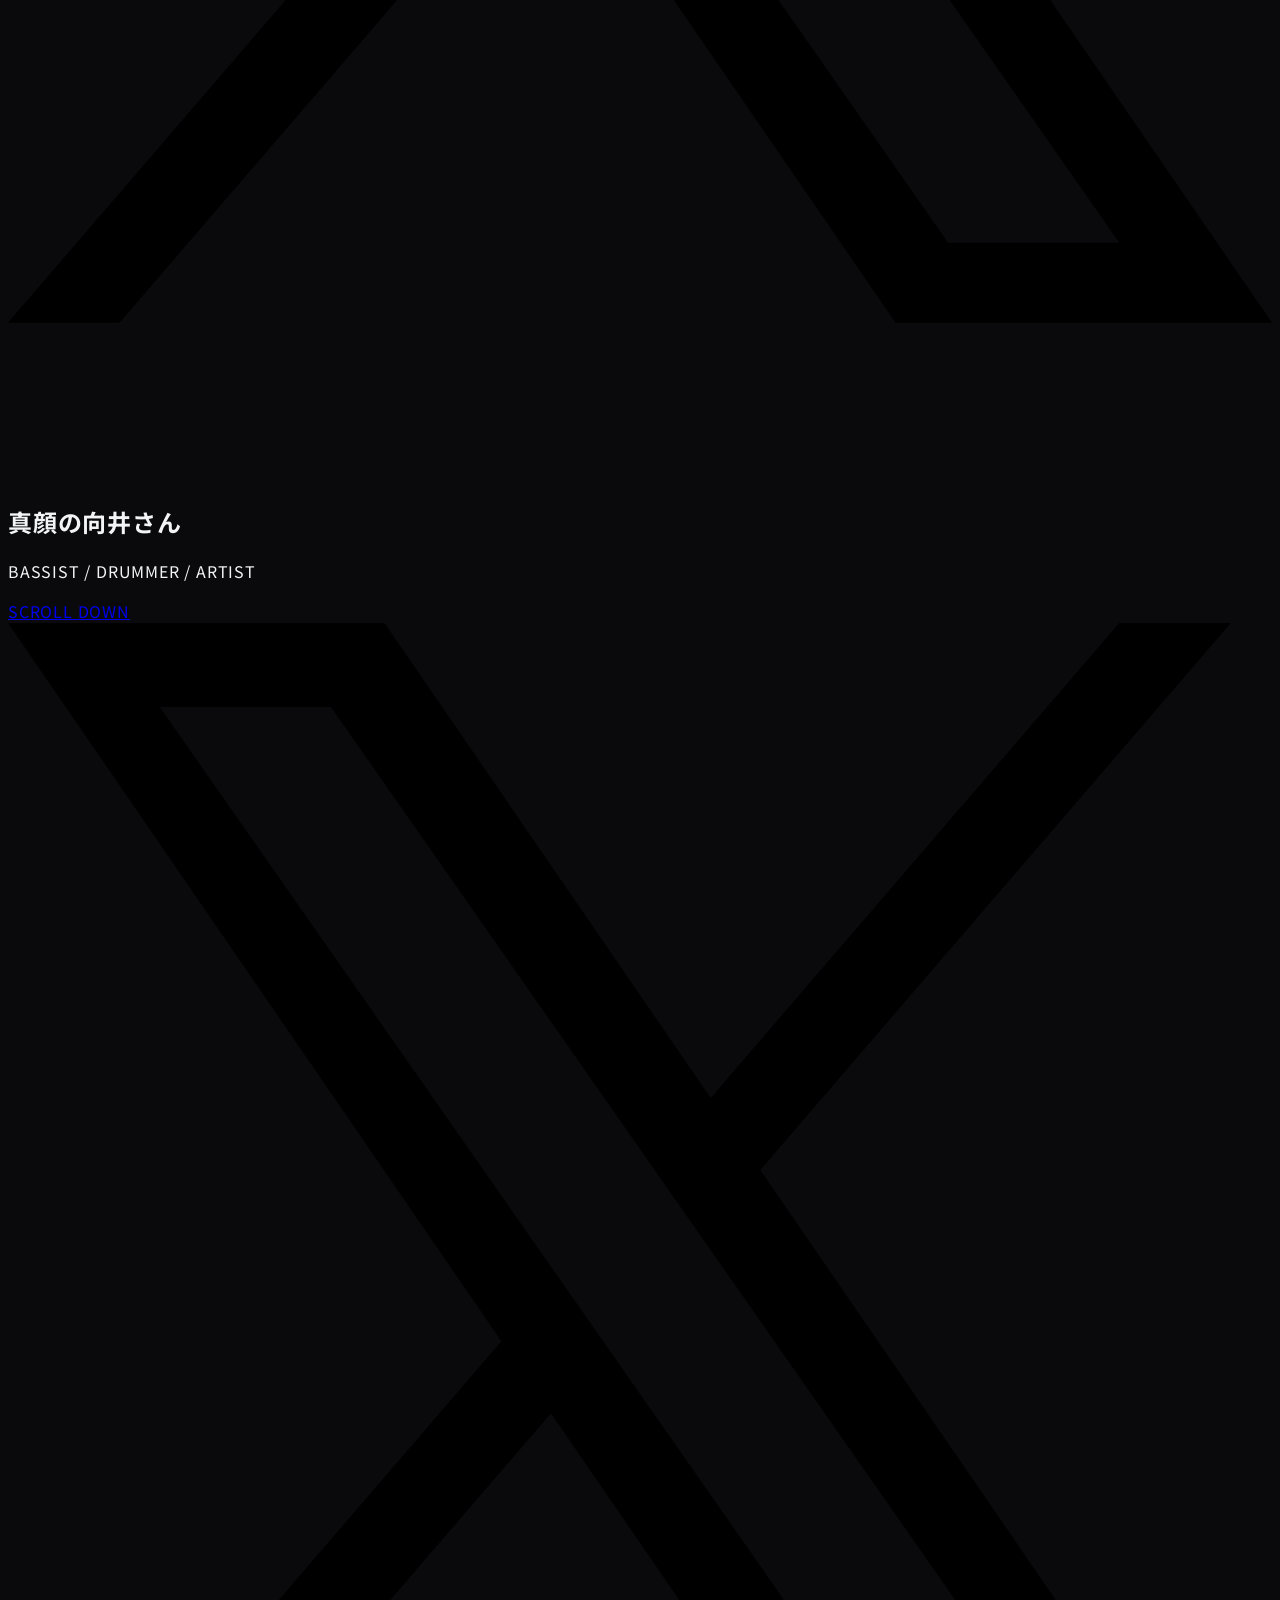
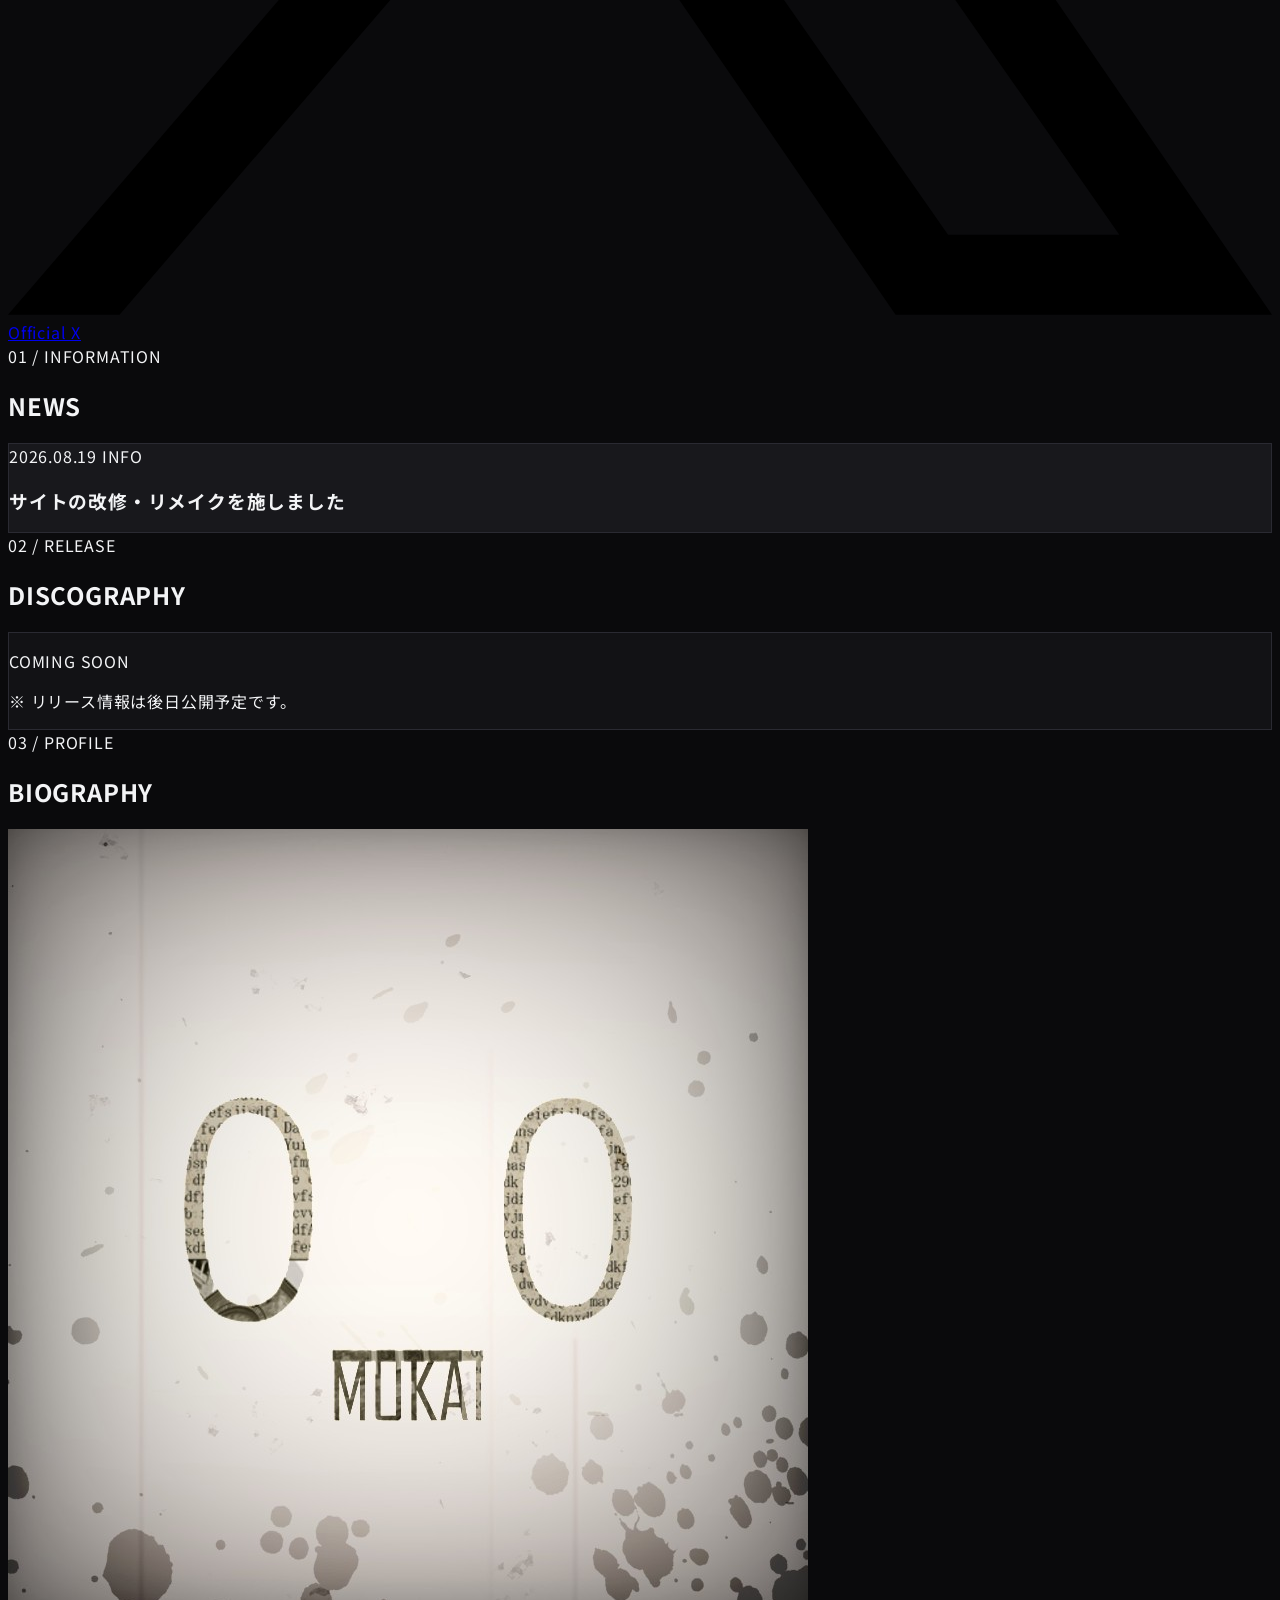
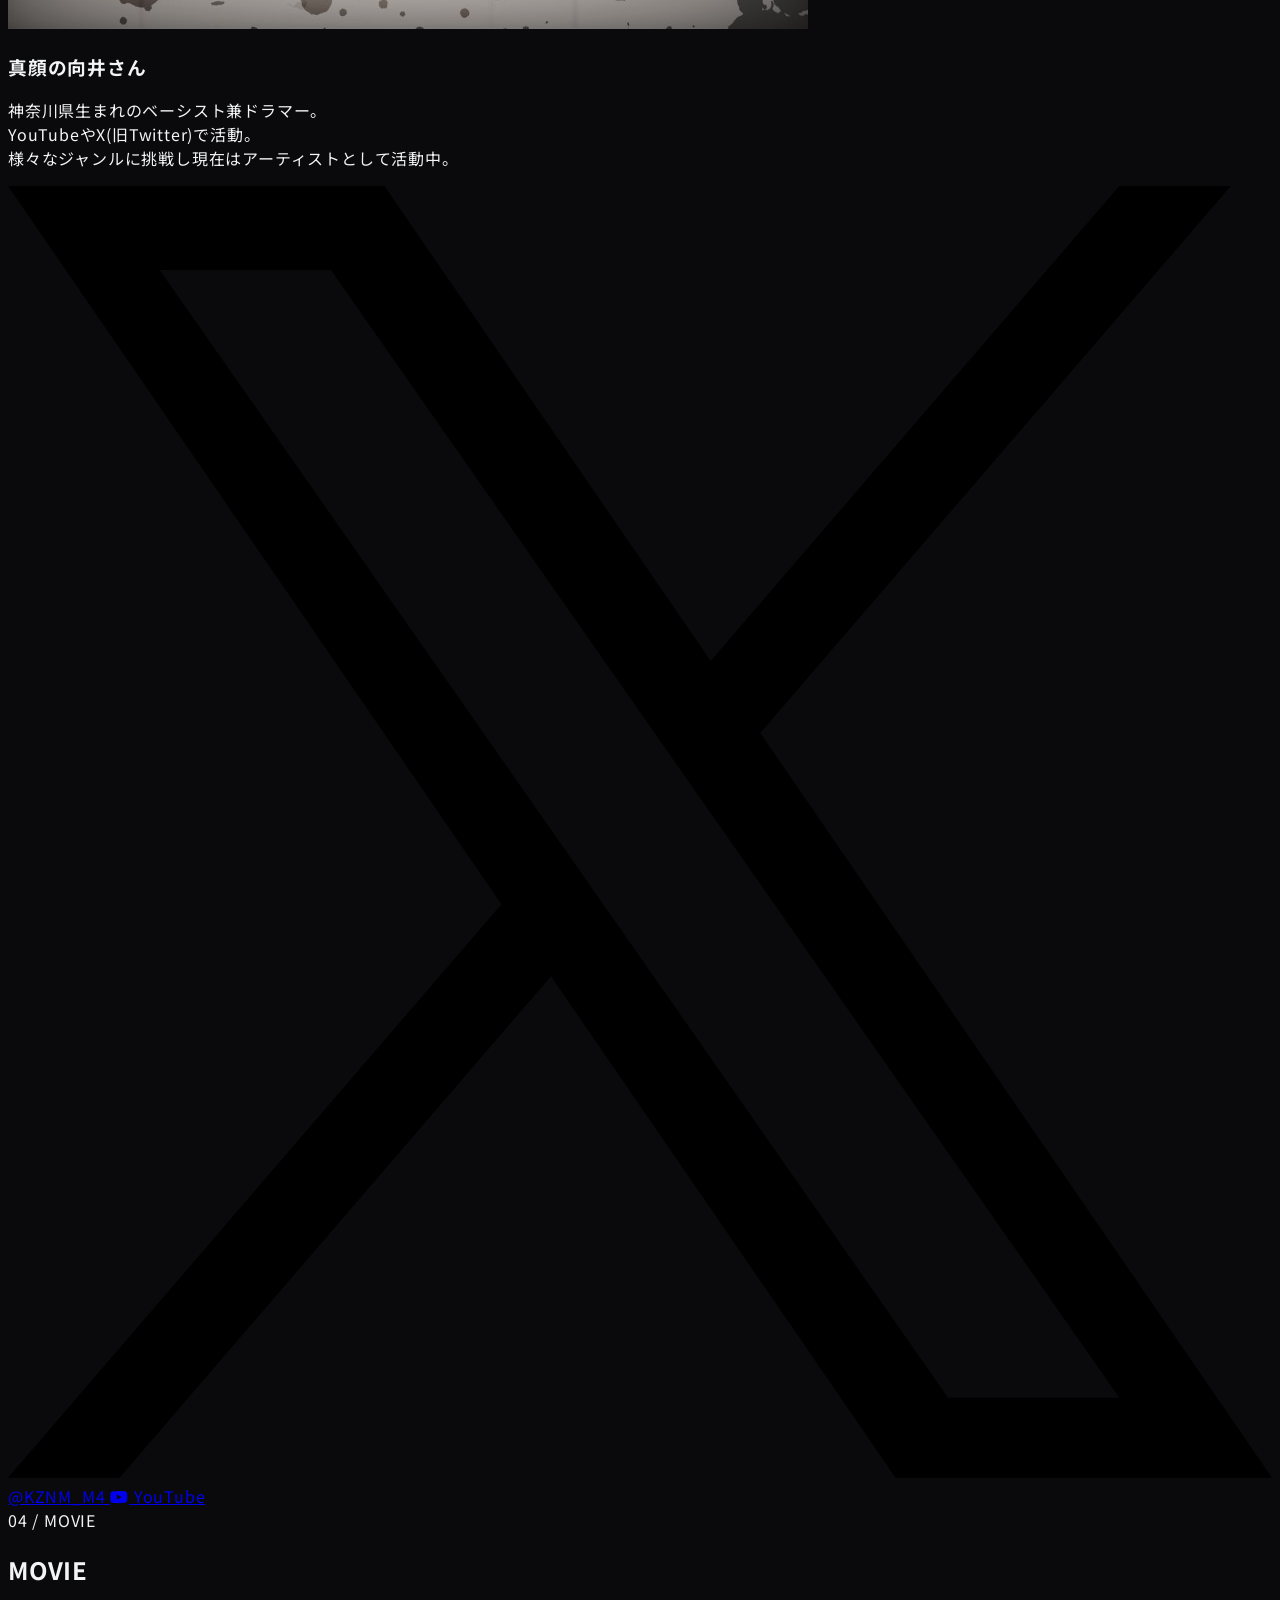
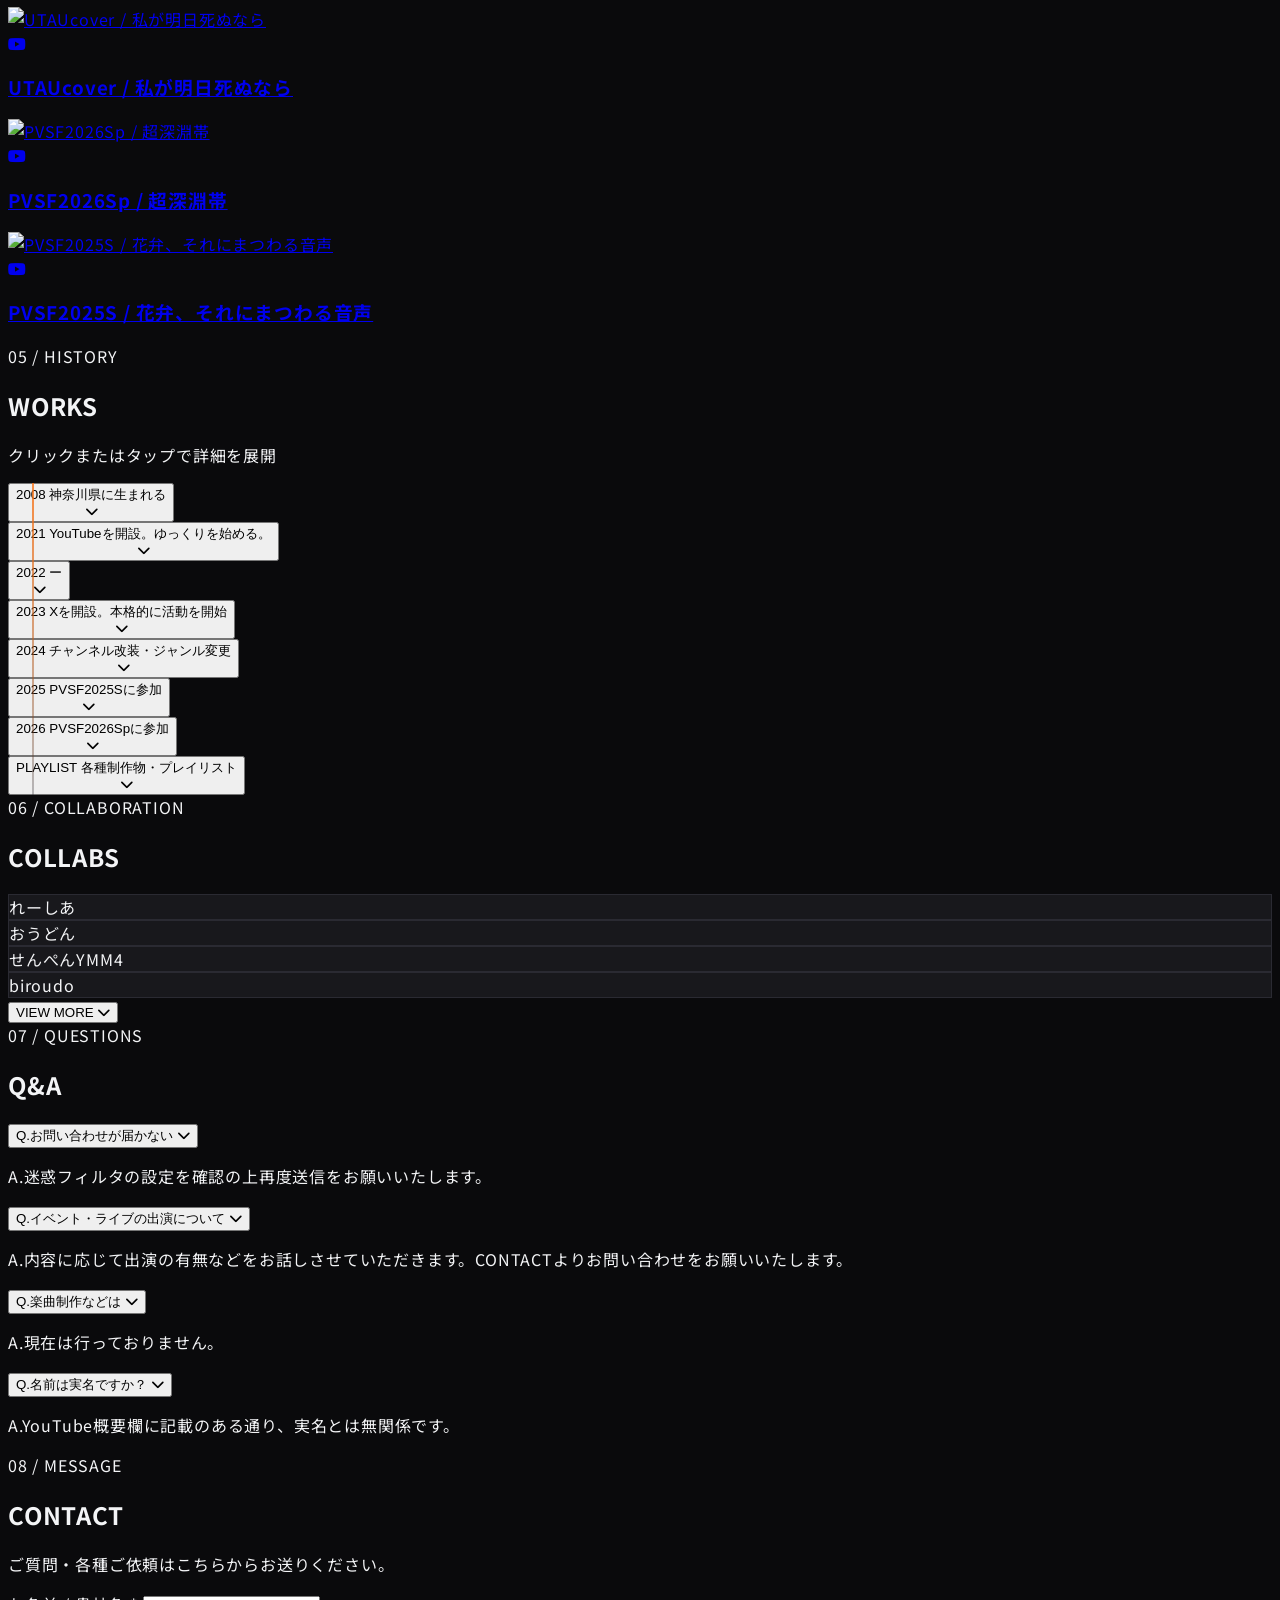
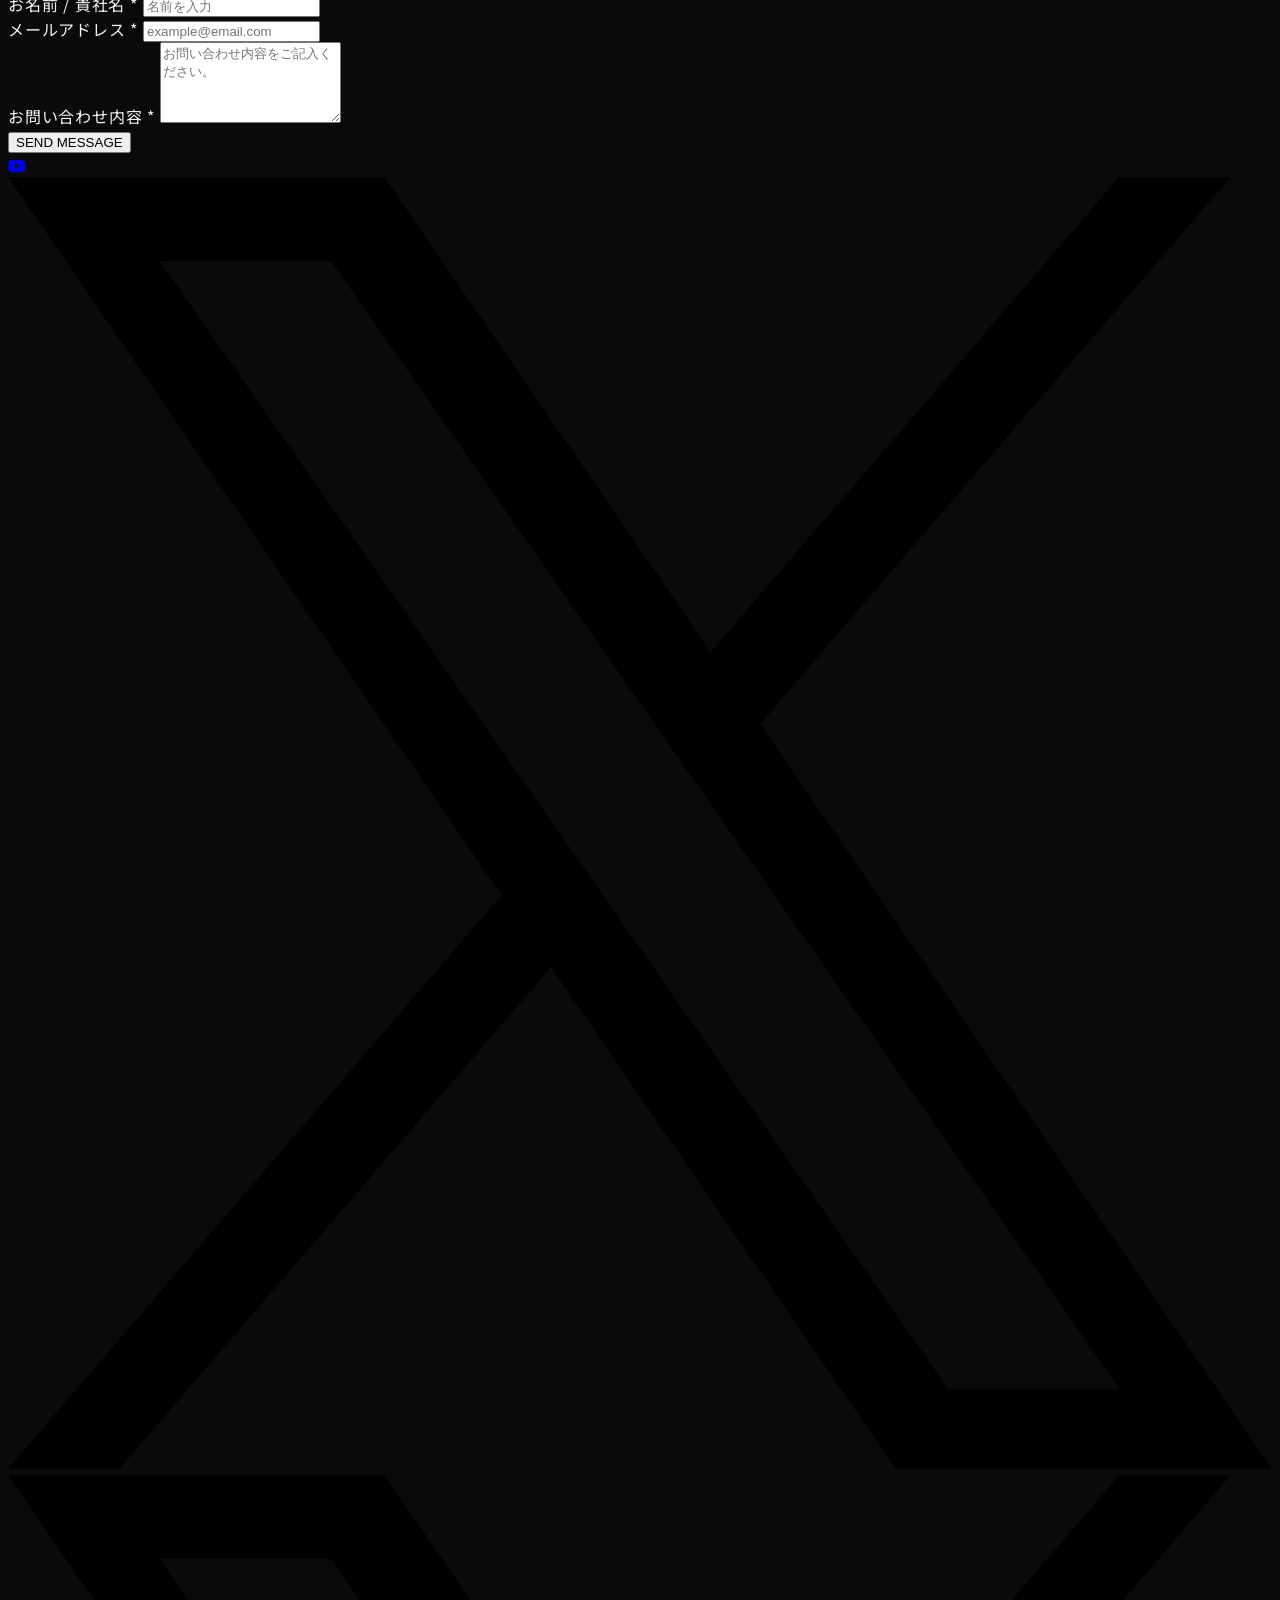
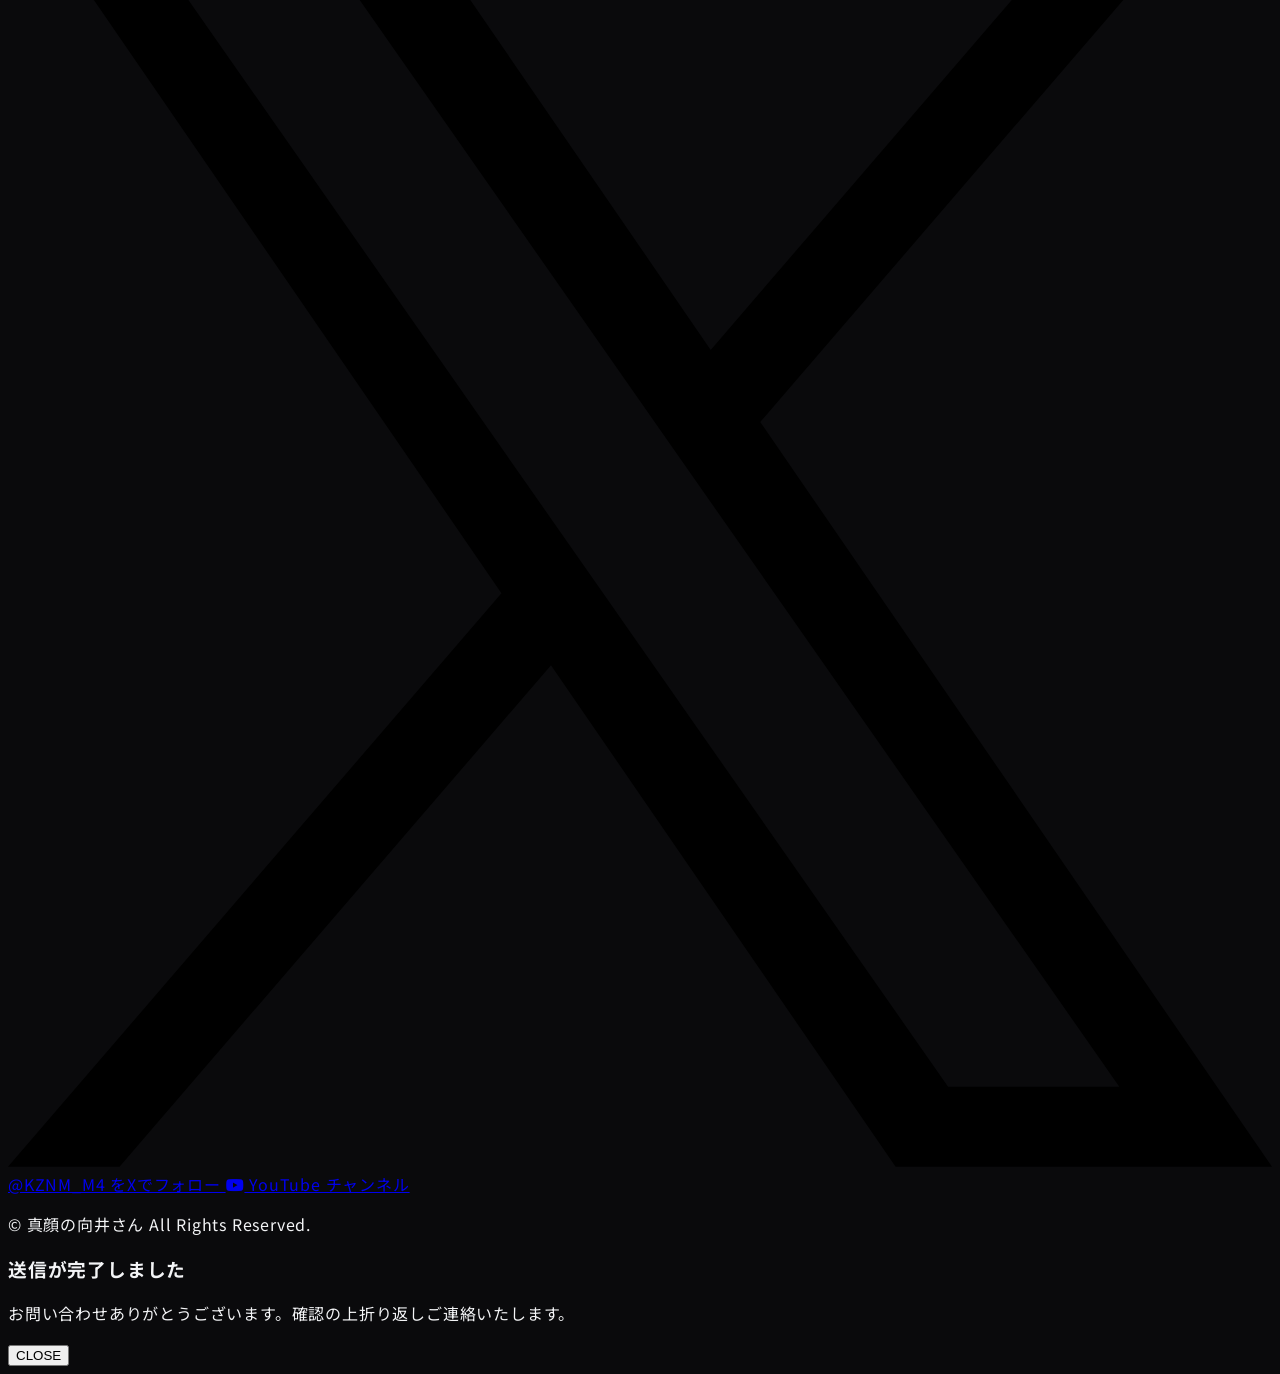
==== commit 41e5ae20: "Add files via upload" ====
--- a/index.html
+++ b/index.html
@@ -158,7 +158,7 @@
         <div class="max-w-7xl mx-auto px-4 sm:px-6 lg:px-8 h-20 flex items-center justify-between">
             
             <a href="#top" class="flex items-center gap-3 group focus:outline-none">
-                <img src="MUKAI.jpg" alt="真顔の向井さん Icon" class="w-9 h-9 rounded-full border border-brand-border object-cover group-hover:border-brand-blue transition-colors" onerror="this.style.display='none'">
+                <img src="MUKAI.jpg" alt="真顔の向井さん Icon" class="w-9 h-9 rounded-full border border-brand-border object-cover group-hover:border-brand-blue transition-colors" onerror="this.onerror=null; this.src='https://placehold.co/100x100/18181c/ffffff?text=MUKAI';">
                 <span class="font-bold text-lg sm:text-xl tracking-wider text-white group-hover:text-brand-blue transition-colors">
                     真顔の向井さん
                 </span>
@@ -175,7 +175,9 @@
                 <a href="#contact" class="hover-accent text-white border border-brand-border px-4 py-1.5 rounded hover:border-brand-blue transition-all">CONTACT</a>
                 <div class="flex items-center gap-4 text-base pl-3 border-l border-brand-border/60">
                     <a href="http://www.youtube.com/@Mukai_FOX" target="_blank" rel="noopener noreferrer" aria-label="YouTube" class="hover:text-red-500 transition-colors"><i class="fa-brands fa-youtube"></i></a>
-                    <a href="https://x.com/KZNM_M4" target="_blank" rel="noopener noreferrer" aria-label="X (Twitter)" class="hover:text-white transition-colors"><i class="fa-brands fa-x-twitter"></i></a>
+                    <a href="https://x.com/KZNM_M4" target="_blank" rel="noopener noreferrer" aria-label="X (Twitter)" class="hover:text-white transition-colors">
+                        <svg class="w-4 h-4 fill-current inline-block" viewBox="0 0 1200 1227" xmlns="http://www.w3.org/2000/svg"><path d="M714.163 519.284L1160.89 0H1055.03L667.137 450.887L357.328 0H0L468.492 681.821L0 1226.37H105.866L515.491 750.218L842.672 1226.37H1200L714.137 519.284H714.163ZM569.165 687.828L521.697 619.934L144.011 79.6944H306.615L611.412 515.685L658.88 583.579L1055.08 1150.3H892.476L569.165 687.854V687.828Z"/></svg>
+                    </a>
                 </div>
             </nav>
 
@@ -197,16 +199,18 @@
             </nav>
             <div class="pt-2 flex items-center gap-6 text-slate-400 text-xl">
                 <a href="http://www.youtube.com/@Mukai_FOX" target="_blank" rel="noopener noreferrer" aria-label="YouTube" class="hover:text-red-500"><i class="fa-brands fa-youtube"></i></a>
-                <a href="https://x.com/KZNM_M4" target="_blank" rel="noopener noreferrer" aria-label="X (Twitter)" class="hover:text-white"><i class="fa-brands fa-x-twitter"></i></a>
+                <a href="https://x.com/KZNM_M4" target="_blank" rel="noopener noreferrer" aria-label="X (Twitter)" class="hover:text-white">
+                    <svg class="w-5 h-5 fill-current inline-block" viewBox="0 0 1200 1227" xmlns="http://www.w3.org/2000/svg"><path d="M714.163 519.284L1160.89 0H1055.03L667.137 450.887L357.328 0H0L468.492 681.821L0 1226.37H105.866L515.491 750.218L842.672 1226.37H1200L714.137 519.284H714.163ZM569.165 687.828L521.697 619.934L144.011 79.6944H306.615L611.412 515.685L658.88 583.579L1055.08 1150.3H892.476L569.165 687.854V687.828Z"/></svg>
+                </a>
             </div>
         </div>
     </header>
 
     <section id="top" class="relative min-h-screen flex items-center justify-center pt-20 overflow-hidden bg-brand-black">
         
-        <!-- Video Background with Multiple Sources to prevent loading errors -->
+        <!-- Video Background supporting MP4 with error fallback -->
         <div class="absolute inset-0 w-full h-full overflow-hidden z-0">
-            <video autoplay loop muted playsinline class="w-full h-full object-cover opacity-50 filter contrast-125">
+            <video autoplay loop muted playsinline class="w-full h-full object-cover opacity-50 filter contrast-125" onerror="this.style.display='none';">
                 <source src="bg.mp4" type="video/mp4">
                 <source src="背景.mp4" type="video/mp4">
             </video>
@@ -226,7 +230,8 @@
                     SCROLL DOWN
                 </a>
                 <a href="https://x.com/KZNM_M4" target="_blank" rel="noopener noreferrer" class="px-6 py-3 rounded bg-white/5 border border-white/10 hover:border-white hover:bg-white/10 text-xs font-mono tracking-widest uppercase text-white transition-all flex items-center gap-2">
-                    <i class="fa-brands fa-x-twitter"></i> Official X
+                    <svg class="w-3.5 h-3.5 fill-current inline-block" viewBox="0 0 1200 1227" xmlns="http://www.w3.org/2000/svg"><path d="M714.163 519.284L1160.89 0H1055.03L667.137 450.887L357.328 0H0L468.492 681.821L0 1226.37H105.866L515.491 750.218L842.672 1226.37H1200L714.137 519.284H714.163ZM569.165 687.828L521.697 619.934L144.011 79.6944H306.615L611.412 515.685L658.88 583.579L1055.08 1150.3H892.476L569.165 687.854V687.828Z"/></svg>
+                    Official X
                 </a>
             </div>
         </div>
@@ -277,8 +282,8 @@
             <div class="grid grid-cols-1 md:grid-cols-12 gap-10 items-center">
                 <div class="md:col-span-5 reveal-on-scroll">
                     <div class="relative overflow-hidden rounded-lg border border-brand-border group">
-                        <!-- Image Fallback included to prevent broken layout on GitHub Pages -->
-                        <img src="MUKAI.jpg" alt="真顔の向井さん プロフィール画像" class="w-full h-auto object-cover grayscale hover:grayscale-0 transition-all duration-500" onerror="this.src='https://placehold.co/600x600/18181c/ffffff?text=MUKAI'">
+                        <!-- Robust image loading with PNG/JPG support -->
+                        <img src="MUKAI.jpg" alt="真顔の向井さん プロフィール画像" class="w-full h-auto object-cover grayscale hover:grayscale-0 transition-all duration-500" onerror="this.onerror=null; this.src='https://placehold.co/600x600/18181c/ffffff?text=MUKAI';">
                     </div>
                 </div>
 
@@ -291,7 +296,8 @@
                     </p>
                     <div class="pt-2 flex flex-wrap gap-4">
                         <a href="https://x.com/KZNM_M4" target="_blank" rel="noopener noreferrer" class="px-4 py-2 rounded bg-brand-panel border border-brand-border hover:border-white text-xs font-mono text-white transition-all inline-flex items-center gap-2">
-                            <i class="fa-brands fa-x-twitter text-sm"></i> @KZNM_M4
+                            <svg class="w-3.5 h-3.5 fill-current inline-block" viewBox="0 0 1200 1227" xmlns="http://www.w3.org/2000/svg"><path d="M714.163 519.284L1160.89 0H1055.03L667.137 450.887L357.328 0H0L468.492 681.821L0 1226.37H105.866L515.491 750.218L842.672 1226.37H1200L714.137 519.284H714.163ZM569.165 687.828L521.697 619.934L144.011 79.6944H306.615L611.412 515.685L658.88 583.579L1055.08 1150.3H892.476L569.165 687.854V687.828Z"/></svg>
+                            @KZNM_M4
                         </a>
                         <a href="http://www.youtube.com/@Mukai_FOX" target="_blank" rel="noopener noreferrer" class="px-4 py-2 rounded bg-brand-panel border border-brand-border hover:border-red-500 text-xs font-mono text-white transition-all inline-flex items-center gap-2">
                             <i class="fa-brands fa-youtube text-sm text-red-500"></i> YouTube
@@ -637,18 +643,19 @@
         <div class="max-w-7xl mx-auto px-4 sm:px-6 lg:px-8 space-y-6">
             <!-- SNS Big Icons / Links -->
             <div class="flex items-center justify-center gap-6 text-2xl text-slate-300">
-                <a href="http://www.youtube.com/@Mukai_FOX" target="_blank" rel="noopener noreferrer" aria-label="YouTube Channel" class="p-3 rounded-full bg-brand-panel border border-brand-border hover:border-red-500 hover:text-red-500 transition-all">
+                <a href="http://www.youtube.com/@Mukai_FOX" target="_blank" rel="noopener noreferrer" aria-label="YouTube Channel" class="p-3 w-12 h-12 flex items-center justify-center rounded-full bg-brand-panel border border-brand-border hover:border-red-500 hover:text-red-500 transition-all">
                     <i class="fa-brands fa-youtube"></i>
                 </a>
-                <a href="https://x.com/KZNM_M4" target="_blank" rel="noopener noreferrer" aria-label="X (Twitter) Profile" class="p-3 rounded-full bg-brand-panel border border-brand-border hover:border-white hover:text-white transition-all">
-                    <i class="fa-brands fa-x-twitter"></i>
+                <a href="https://x.com/KZNM_M4" target="_blank" rel="noopener noreferrer" aria-label="X (Twitter) Profile" class="p-3 w-12 h-12 flex items-center justify-center rounded-full bg-brand-panel border border-brand-border hover:border-white hover:text-white transition-all">
+                    <svg class="w-5 h-5 fill-current inline-block" viewBox="0 0 1200 1227" xmlns="http://www.w3.org/2000/svg"><path d="M714.163 519.284L1160.89 0H1055.03L667.137 450.887L357.328 0H0L468.492 681.821L0 1226.37H105.866L515.491 750.218L842.672 1226.37H1200L714.137 519.284H714.163ZM569.165 687.828L521.697 619.934L144.011 79.6944H306.615L611.412 515.685L658.88 583.579L1055.08 1150.3H892.476L569.165 687.854V687.828Z"/></svg>
                 </a>
             </div>
 
             <!-- Follow Buttons -->
             <div class="flex flex-wrap justify-center gap-3">
                 <a href="https://x.com/KZNM_M4" target="_blank" rel="noopener noreferrer" class="px-5 py-2.5 rounded bg-brand-panel border border-brand-border hover:border-white text-xs font-mono text-slate-300 hover:text-white transition-all inline-flex items-center gap-2">
-                    <i class="fa-brands fa-x-twitter text-sm"></i> @KZNM_M4 をXでフォロー
+                    <svg class="w-3.5 h-3.5 fill-current inline-block" viewBox="0 0 1200 1227" xmlns="http://www.w3.org/2000/svg"><path d="M714.163 519.284L1160.89 0H1055.03L667.137 450.887L357.328 0H0L468.492 681.821L0 1226.37H105.866L515.491 750.218L842.672 1226.37H1200L714.137 519.284H714.163ZM569.165 687.828L521.697 619.934L144.011 79.6944H306.615L611.412 515.685L658.88 583.579L1055.08 1150.3H892.476L569.165 687.854V687.828Z"/></svg>
+                    @KZNM_M4 をXでフォロー
                 </a>
                 <a href="http://www.youtube.com/@Mukai_FOX" target="_blank" rel="noopener noreferrer" class="px-5 py-2.5 rounded bg-brand-panel border border-brand-border hover:border-red-500 text-xs font-mono text-slate-300 hover:text-red-500 transition-all inline-flex items-center gap-2">
                     <i class="fa-brands fa-youtube text-sm text-red-500"></i> YouTube チャンネル
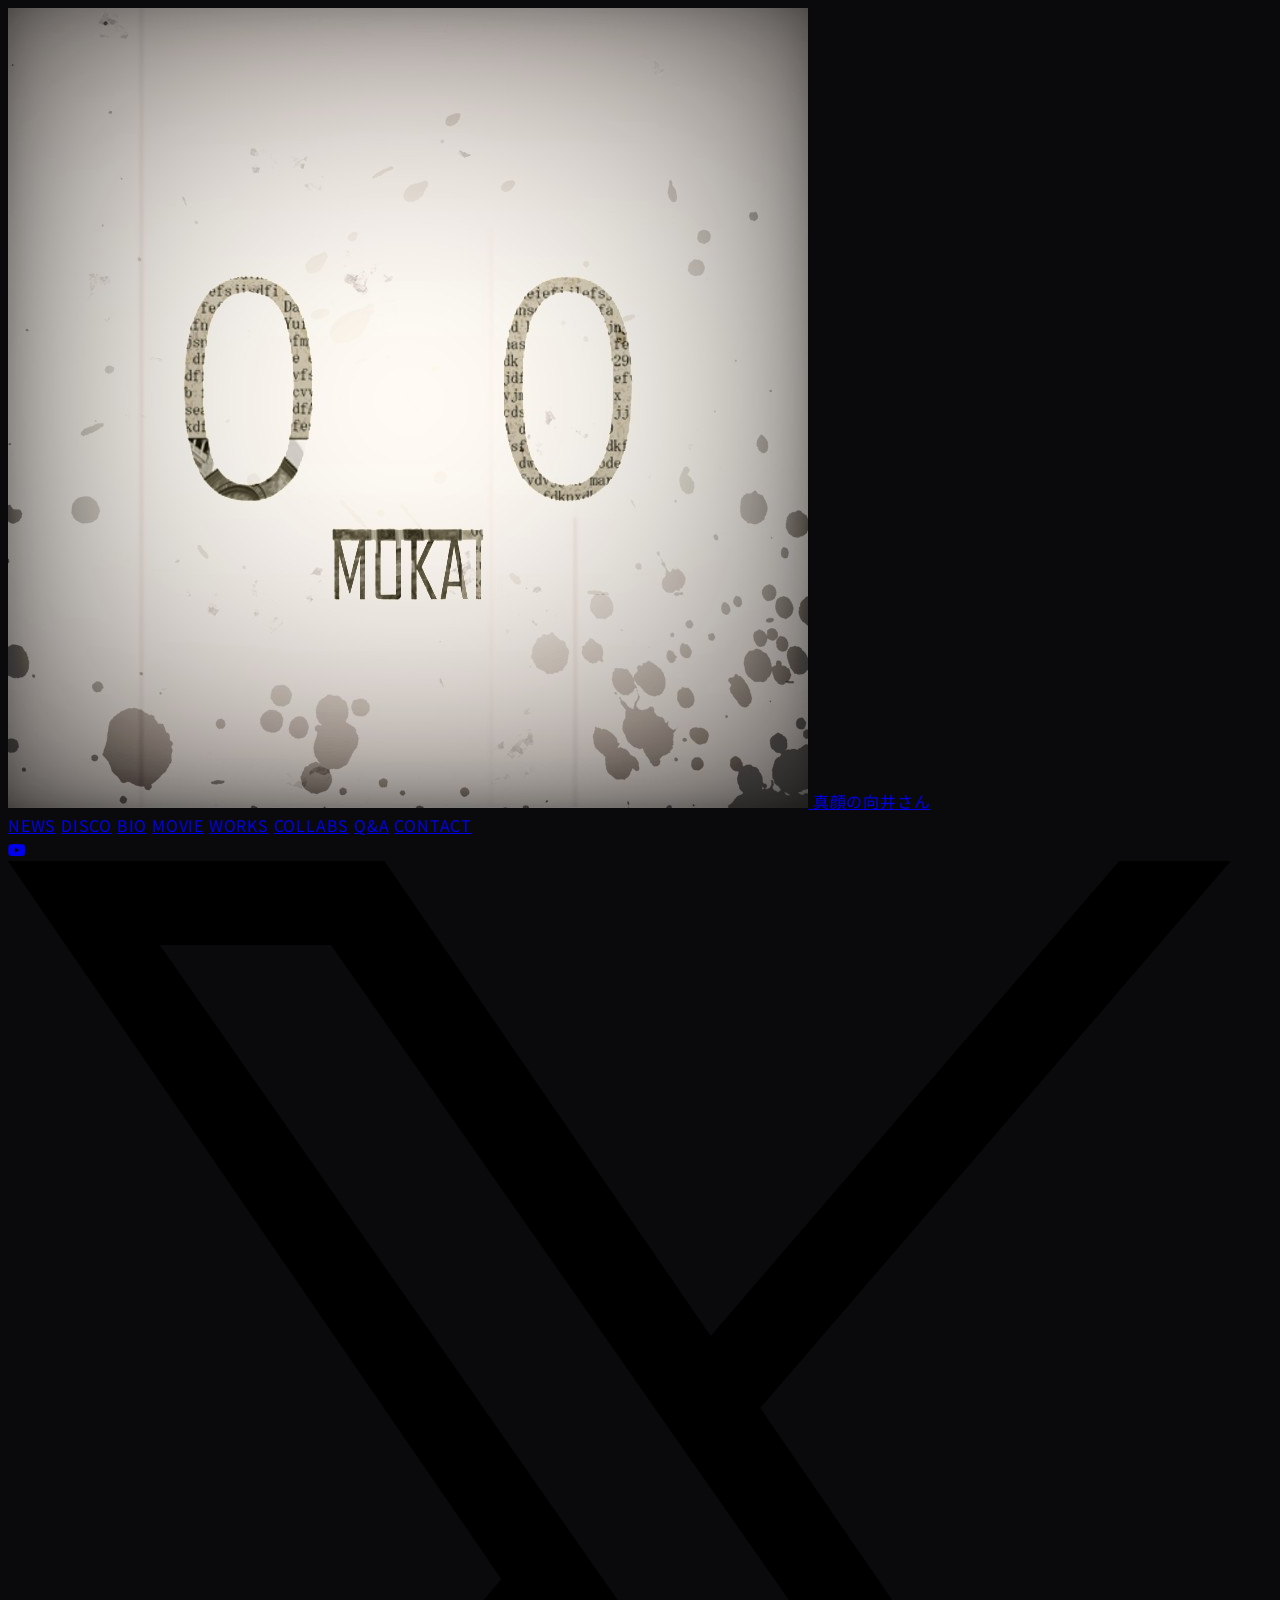
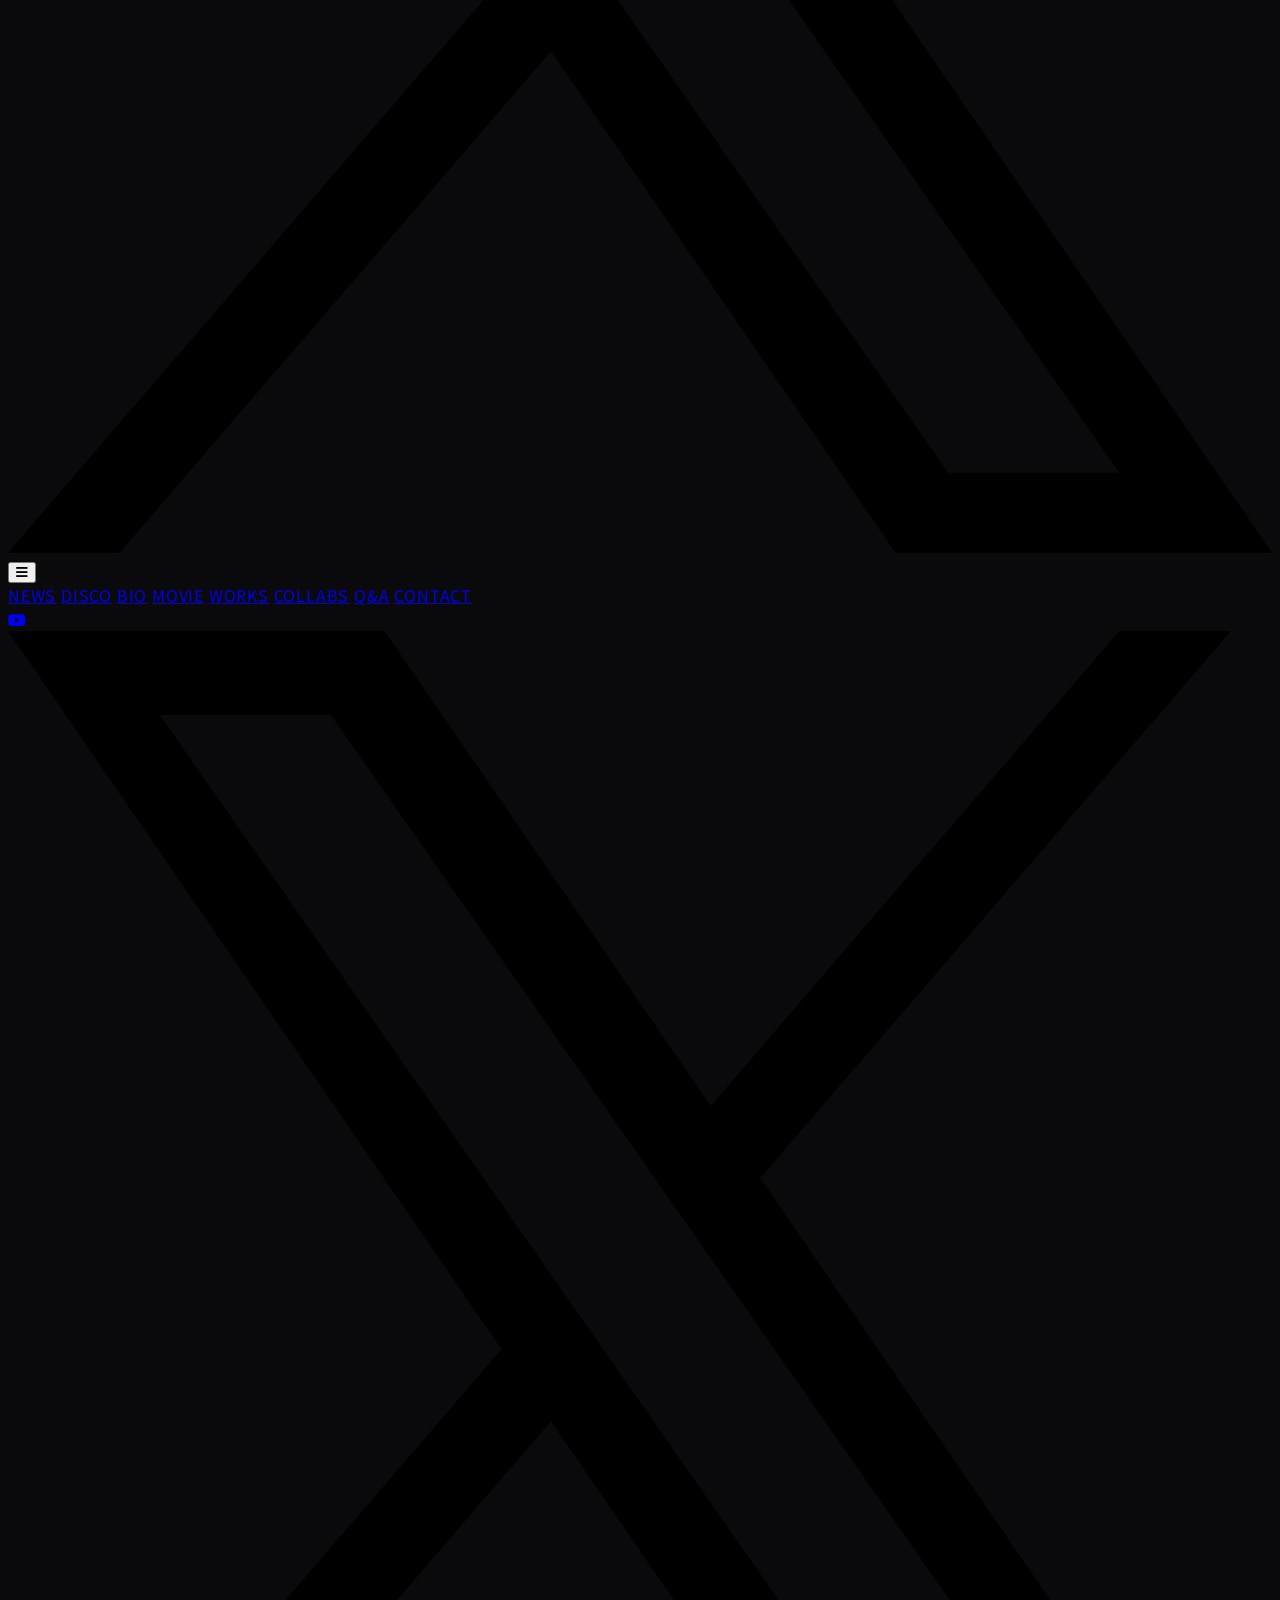
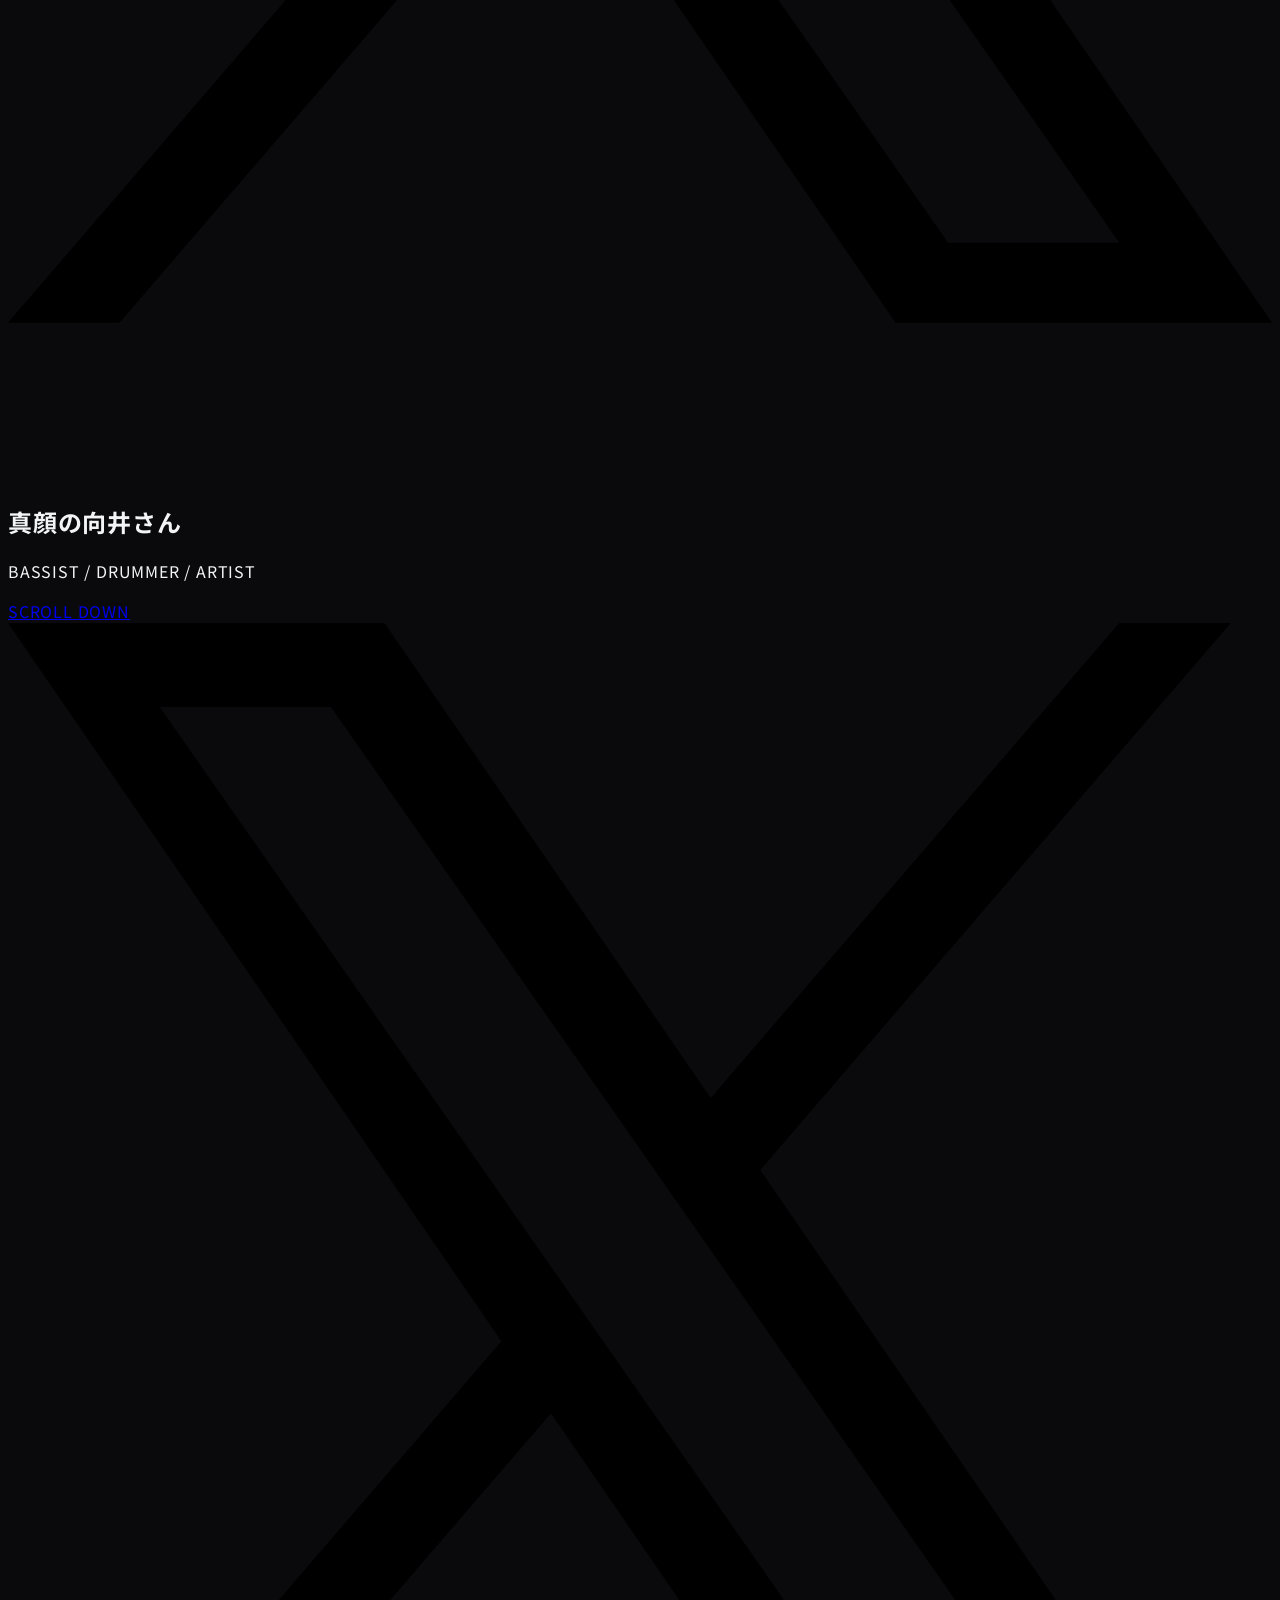
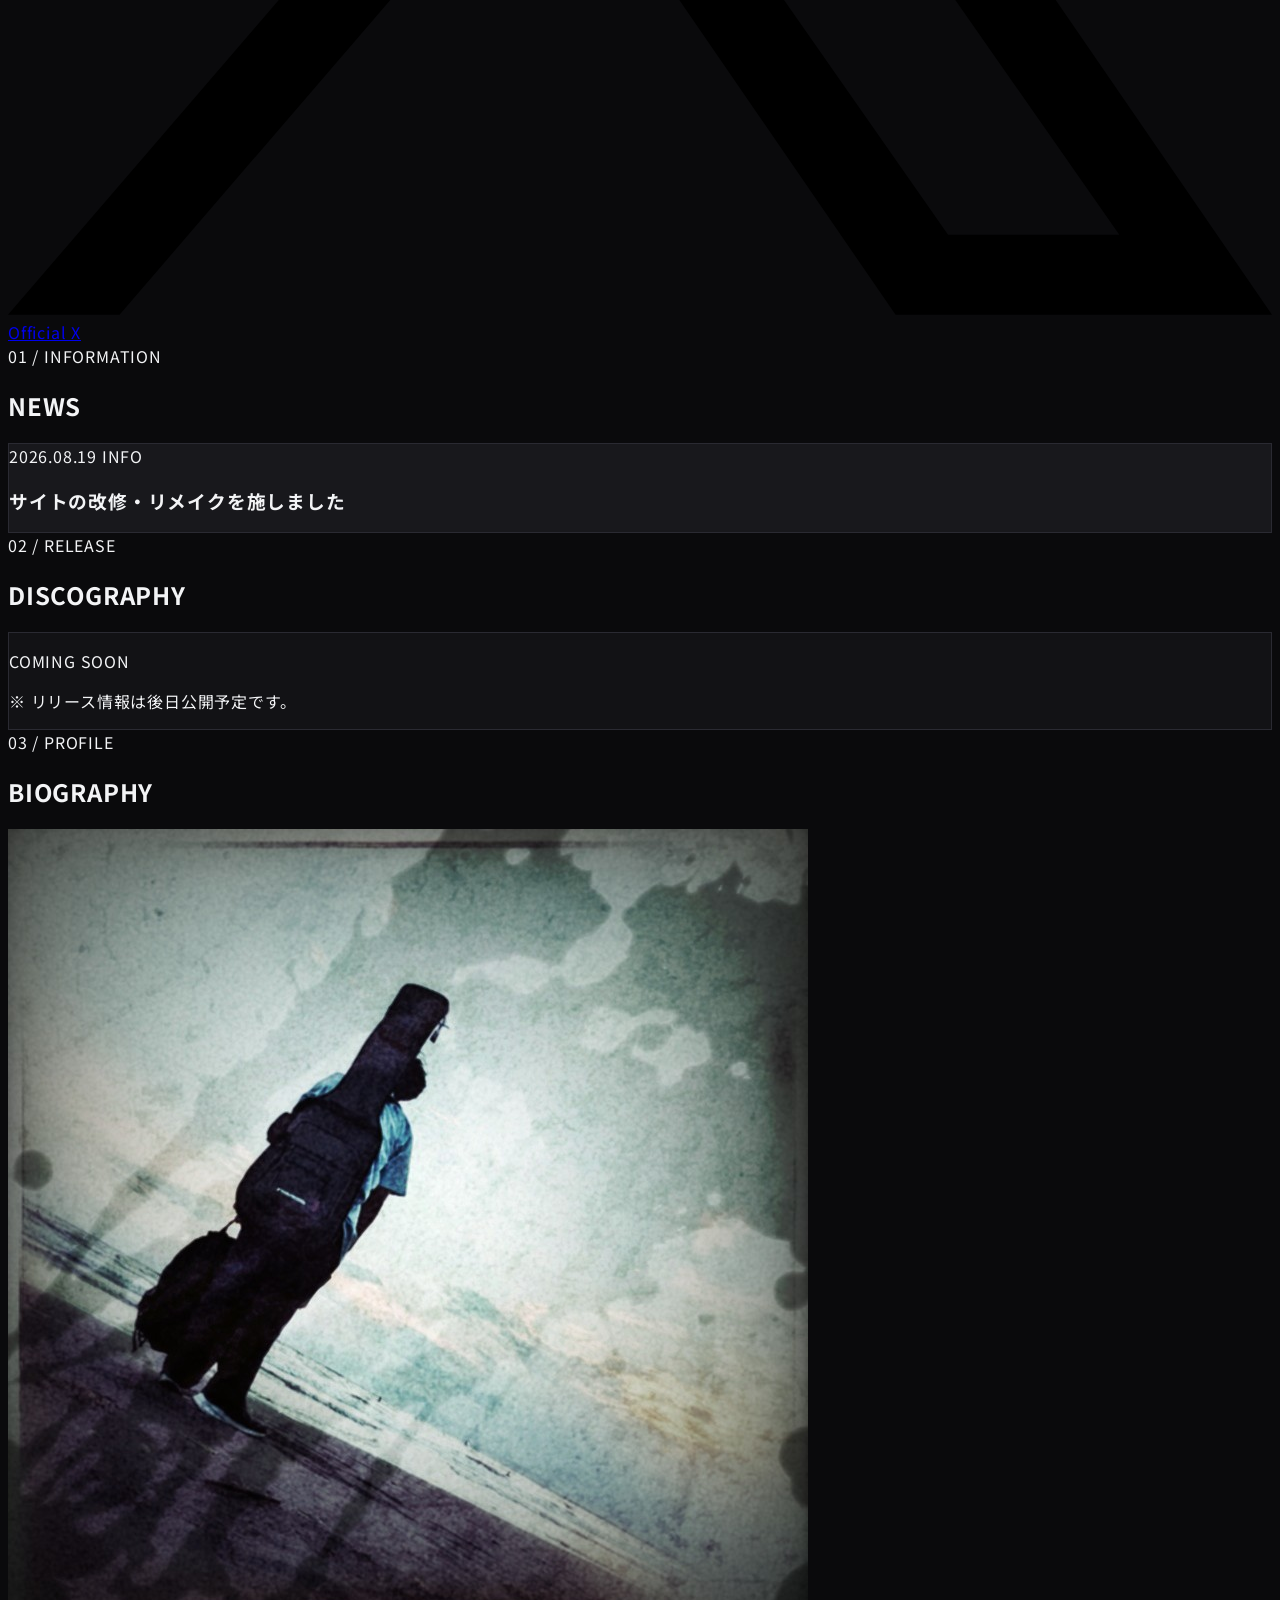
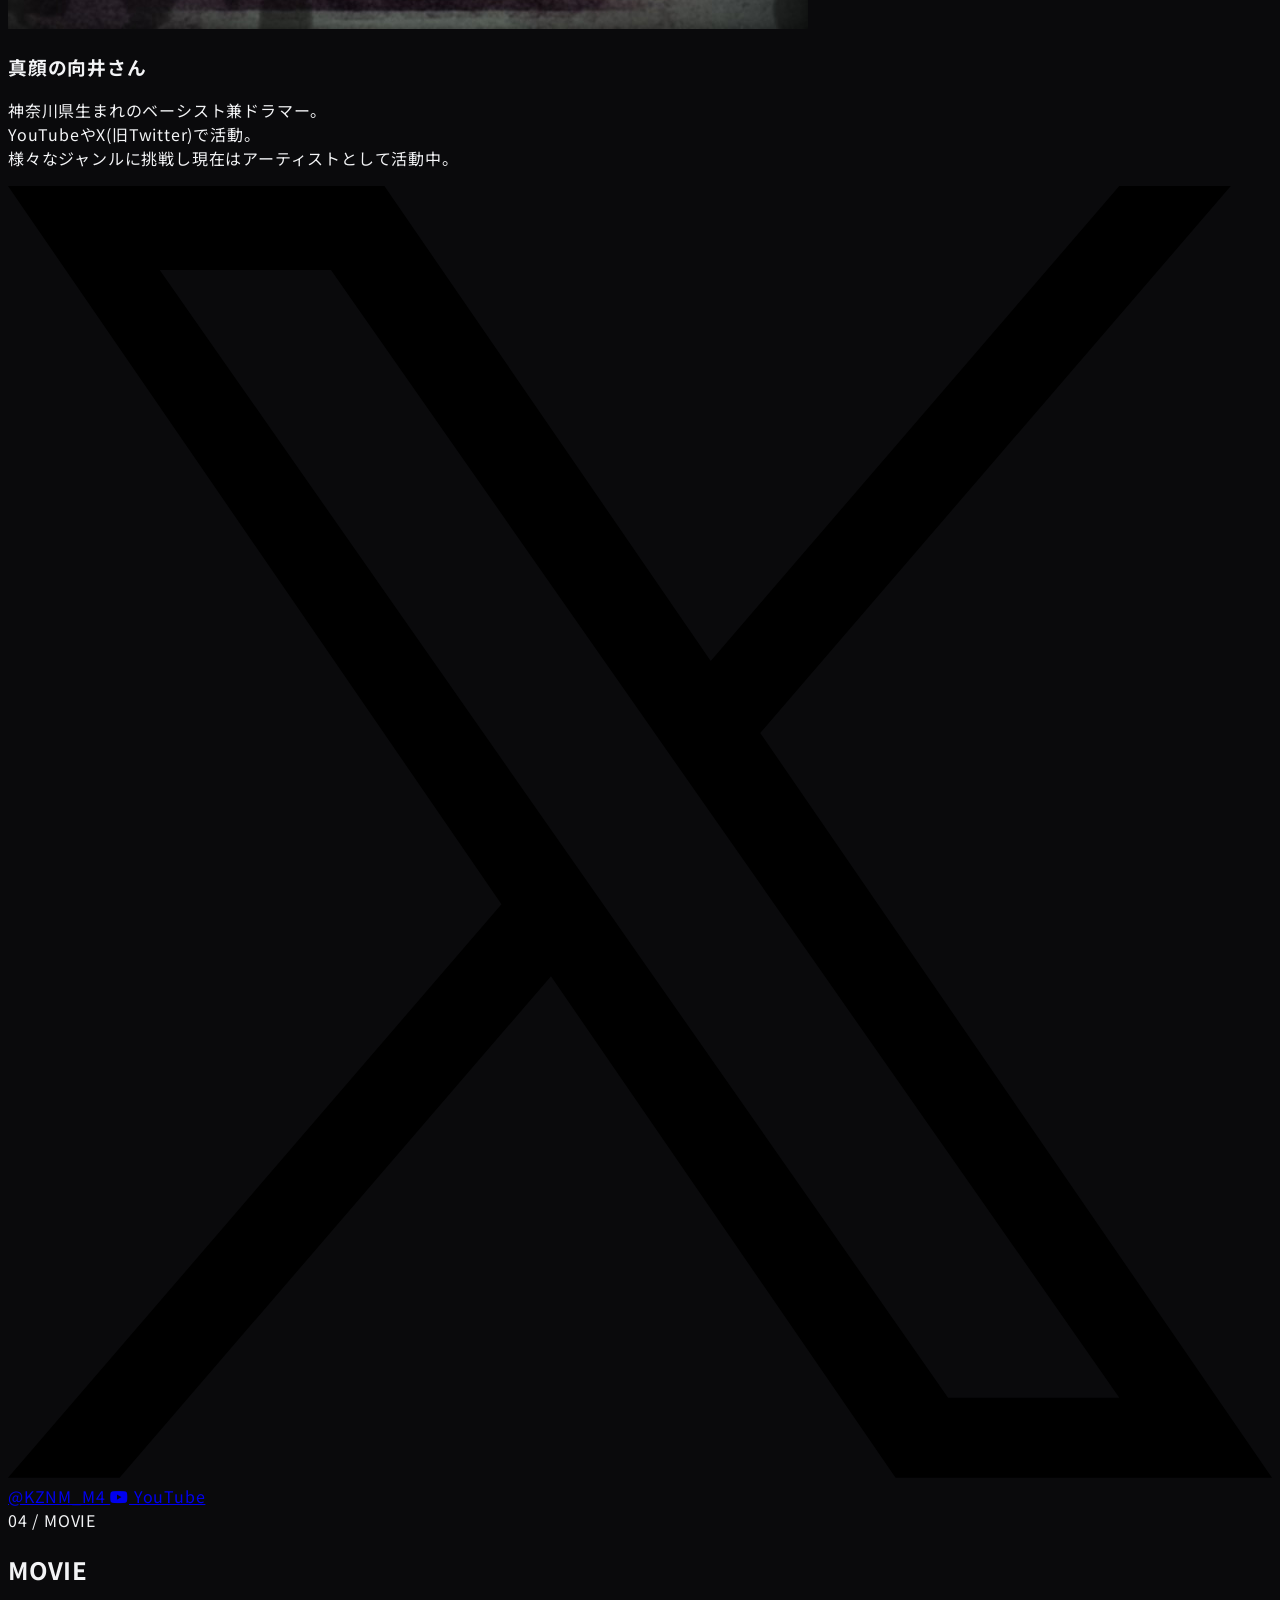
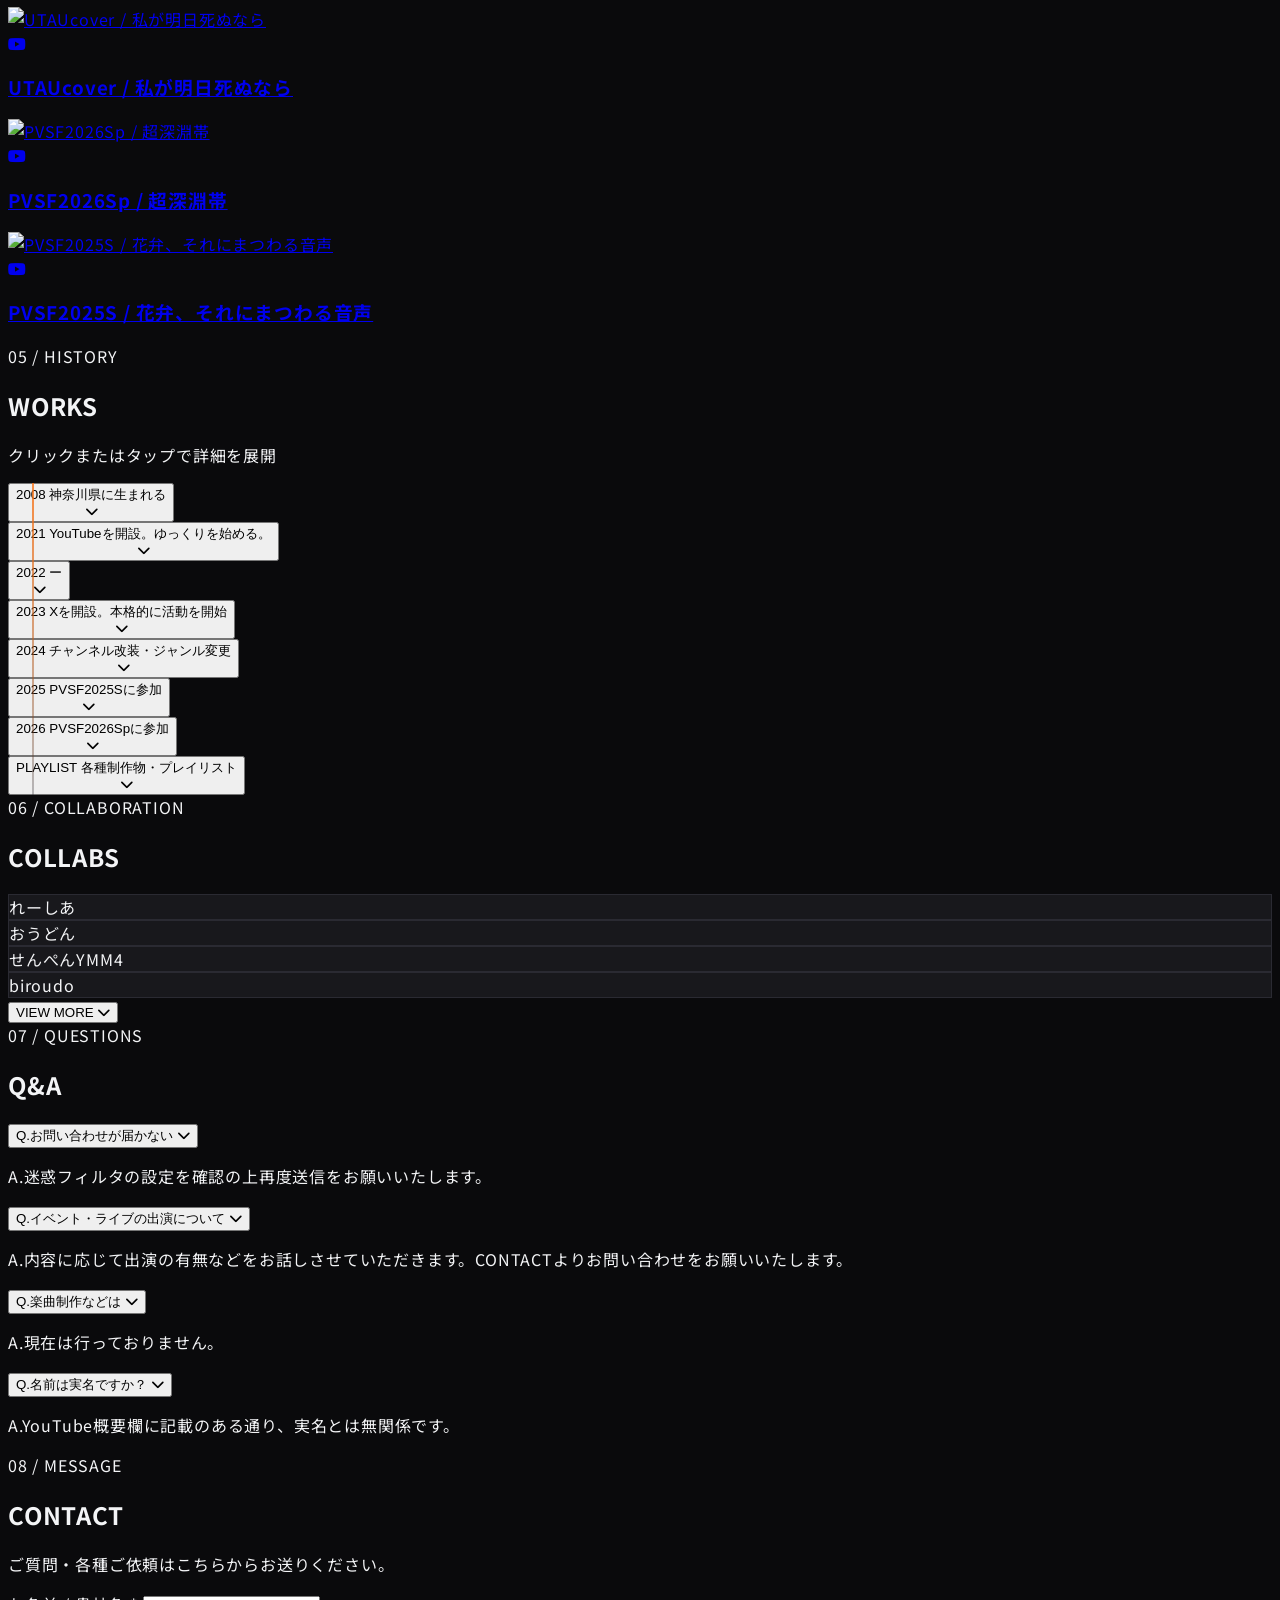
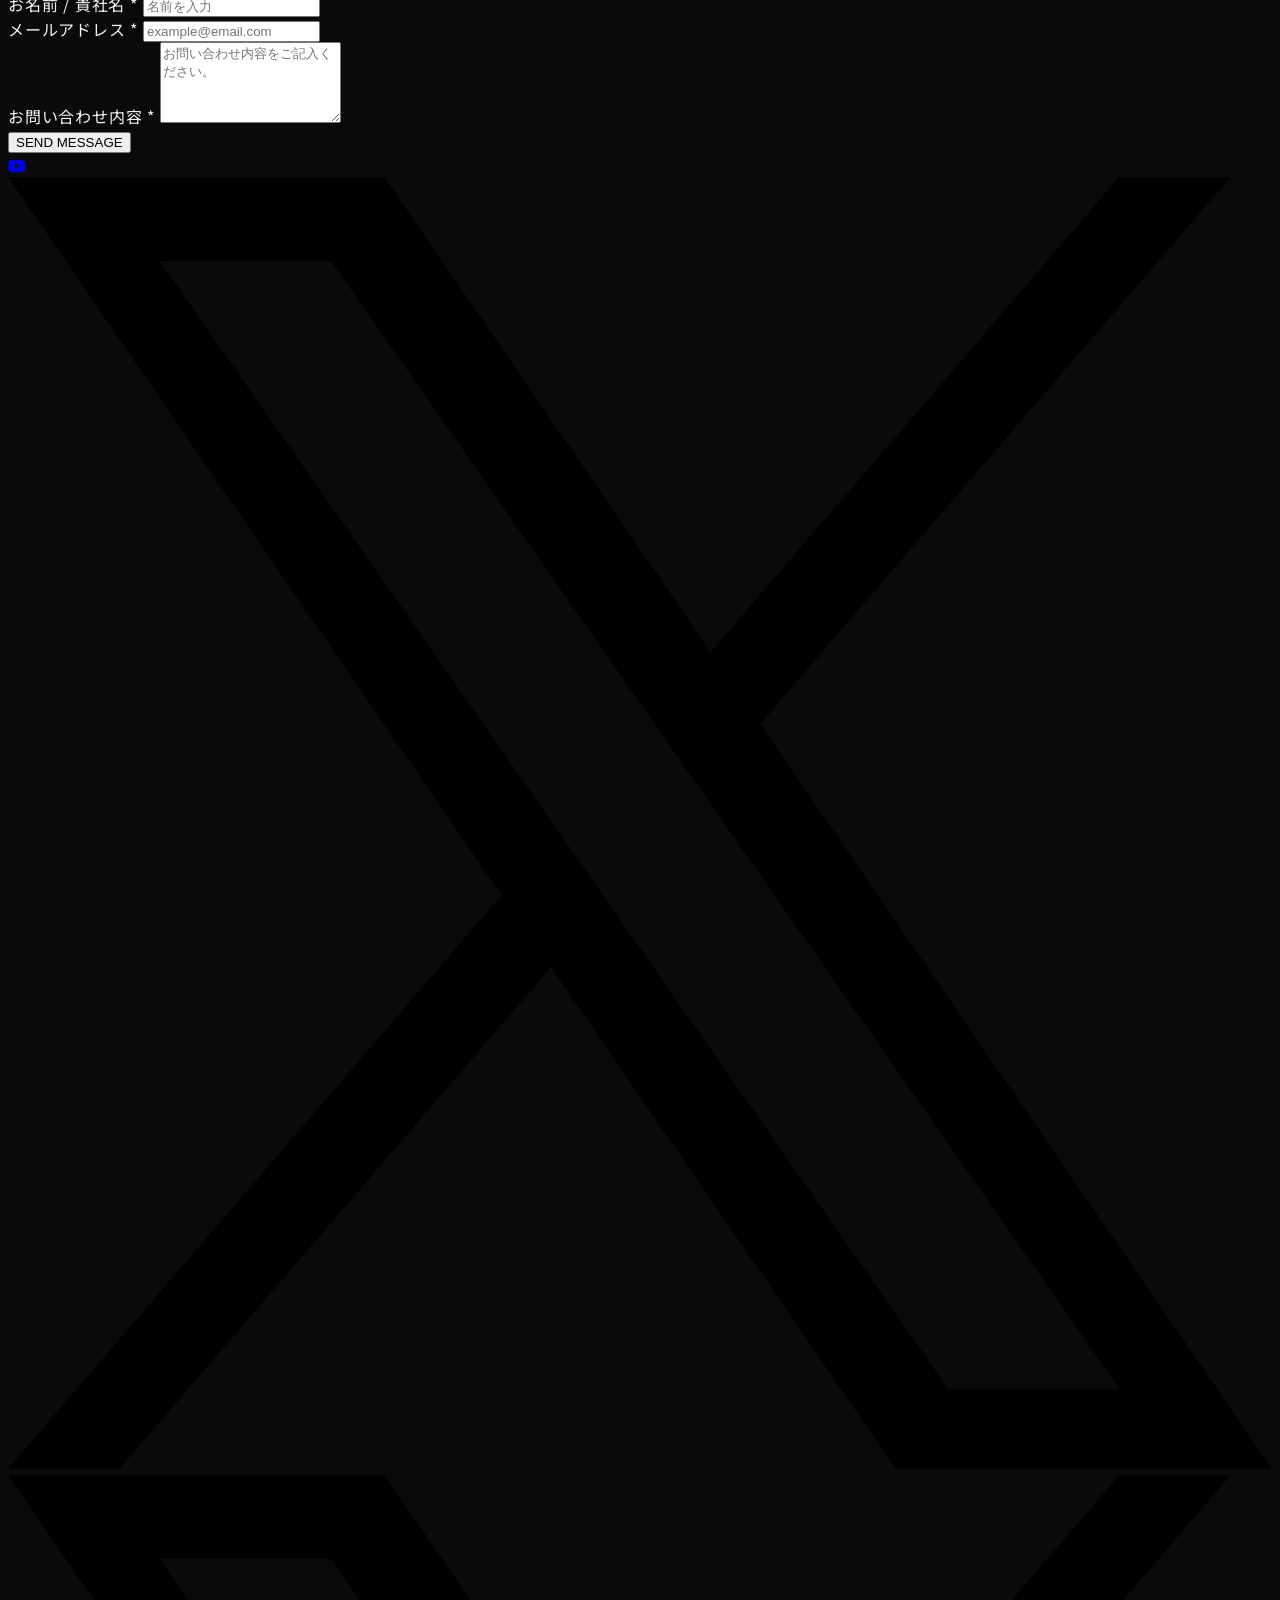
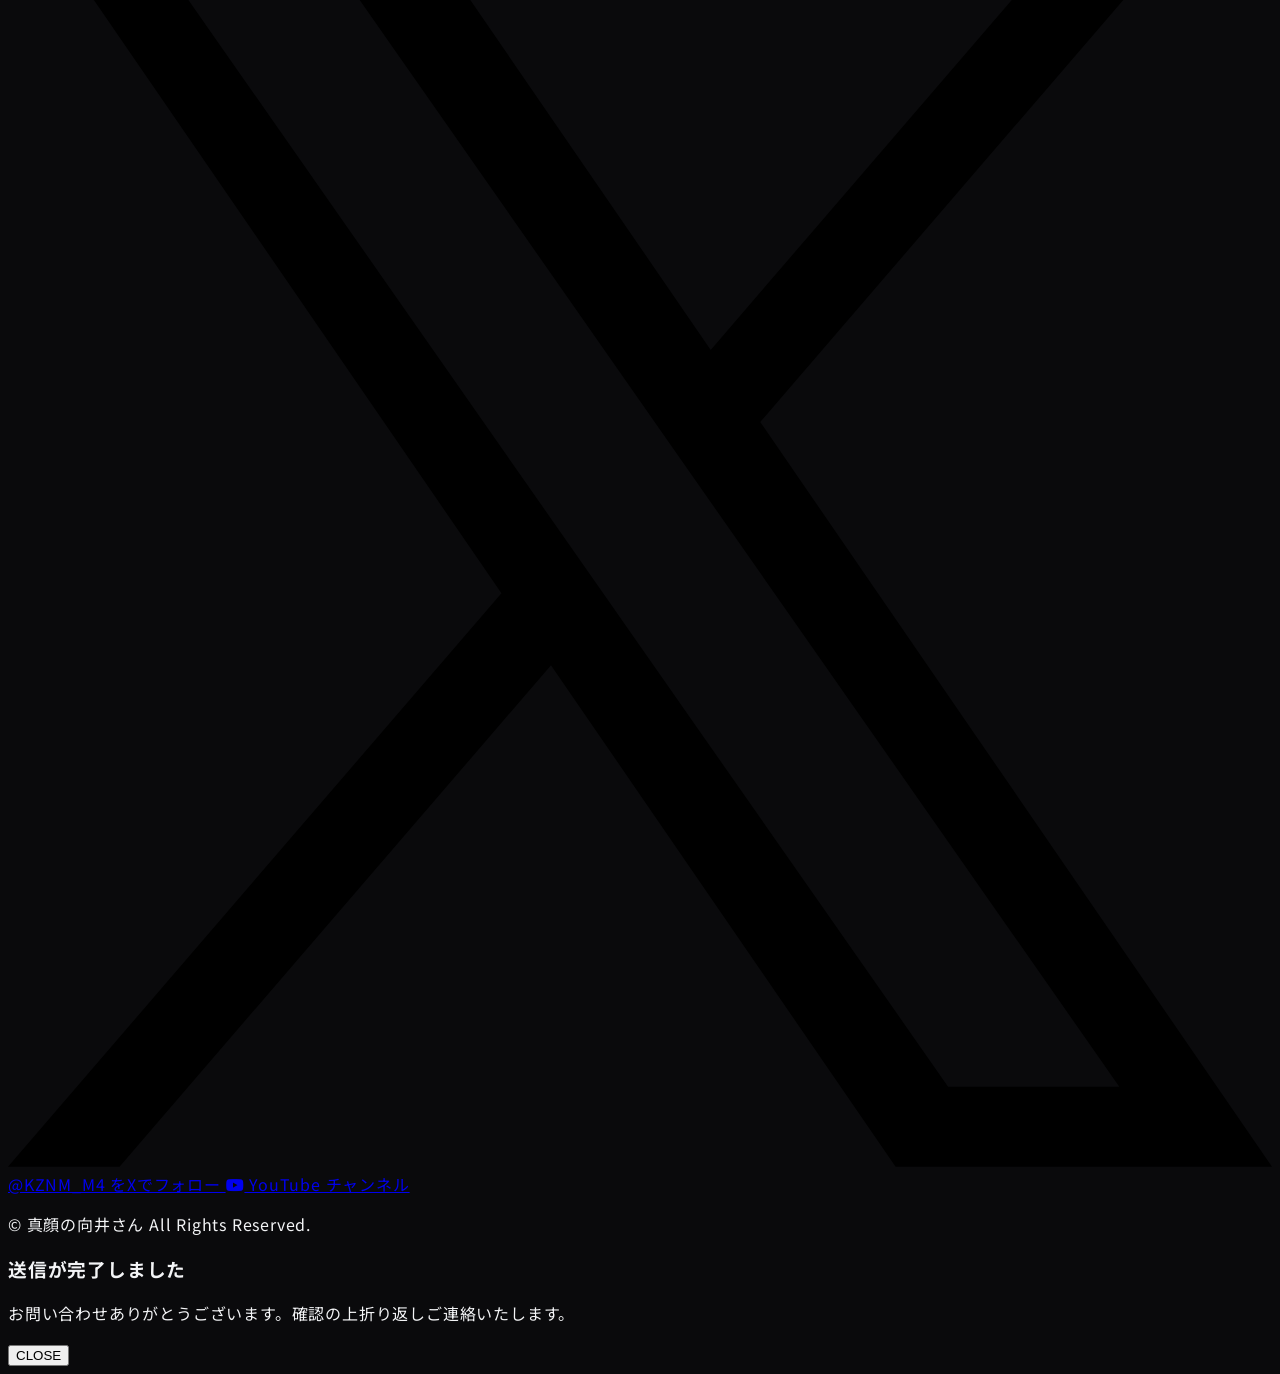
==== commit 8afaa184: "Add files via upload" ====
--- a/index.html
+++ b/index.html
@@ -282,8 +282,8 @@
             <div class="grid grid-cols-1 md:grid-cols-12 gap-10 items-center">
                 <div class="md:col-span-5 reveal-on-scroll">
                     <div class="relative overflow-hidden rounded-lg border border-brand-border group">
-                        <!-- Robust image loading with PNG/JPG support -->
-                        <img src="MUKAI.jpg" alt="真顔の向井さん プロフィール画像" class="w-full h-auto object-cover grayscale hover:grayscale-0 transition-all duration-500" onerror="this.onerror=null; this.src='https://placehold.co/600x600/18181c/ffffff?text=MUKAI';">
+                        <!-- Robust image loading with MUKAISAN.jpg support -->
+                        <img src="MUKAISAN.jpg" alt="真顔の向井さん プロフィール画像" class="w-full h-auto object-cover group-hover:scale-105 transition-all duration-500" onerror="this.onerror=null; this.src='MUKAI.jpg';">
                     </div>
                 </div>
 
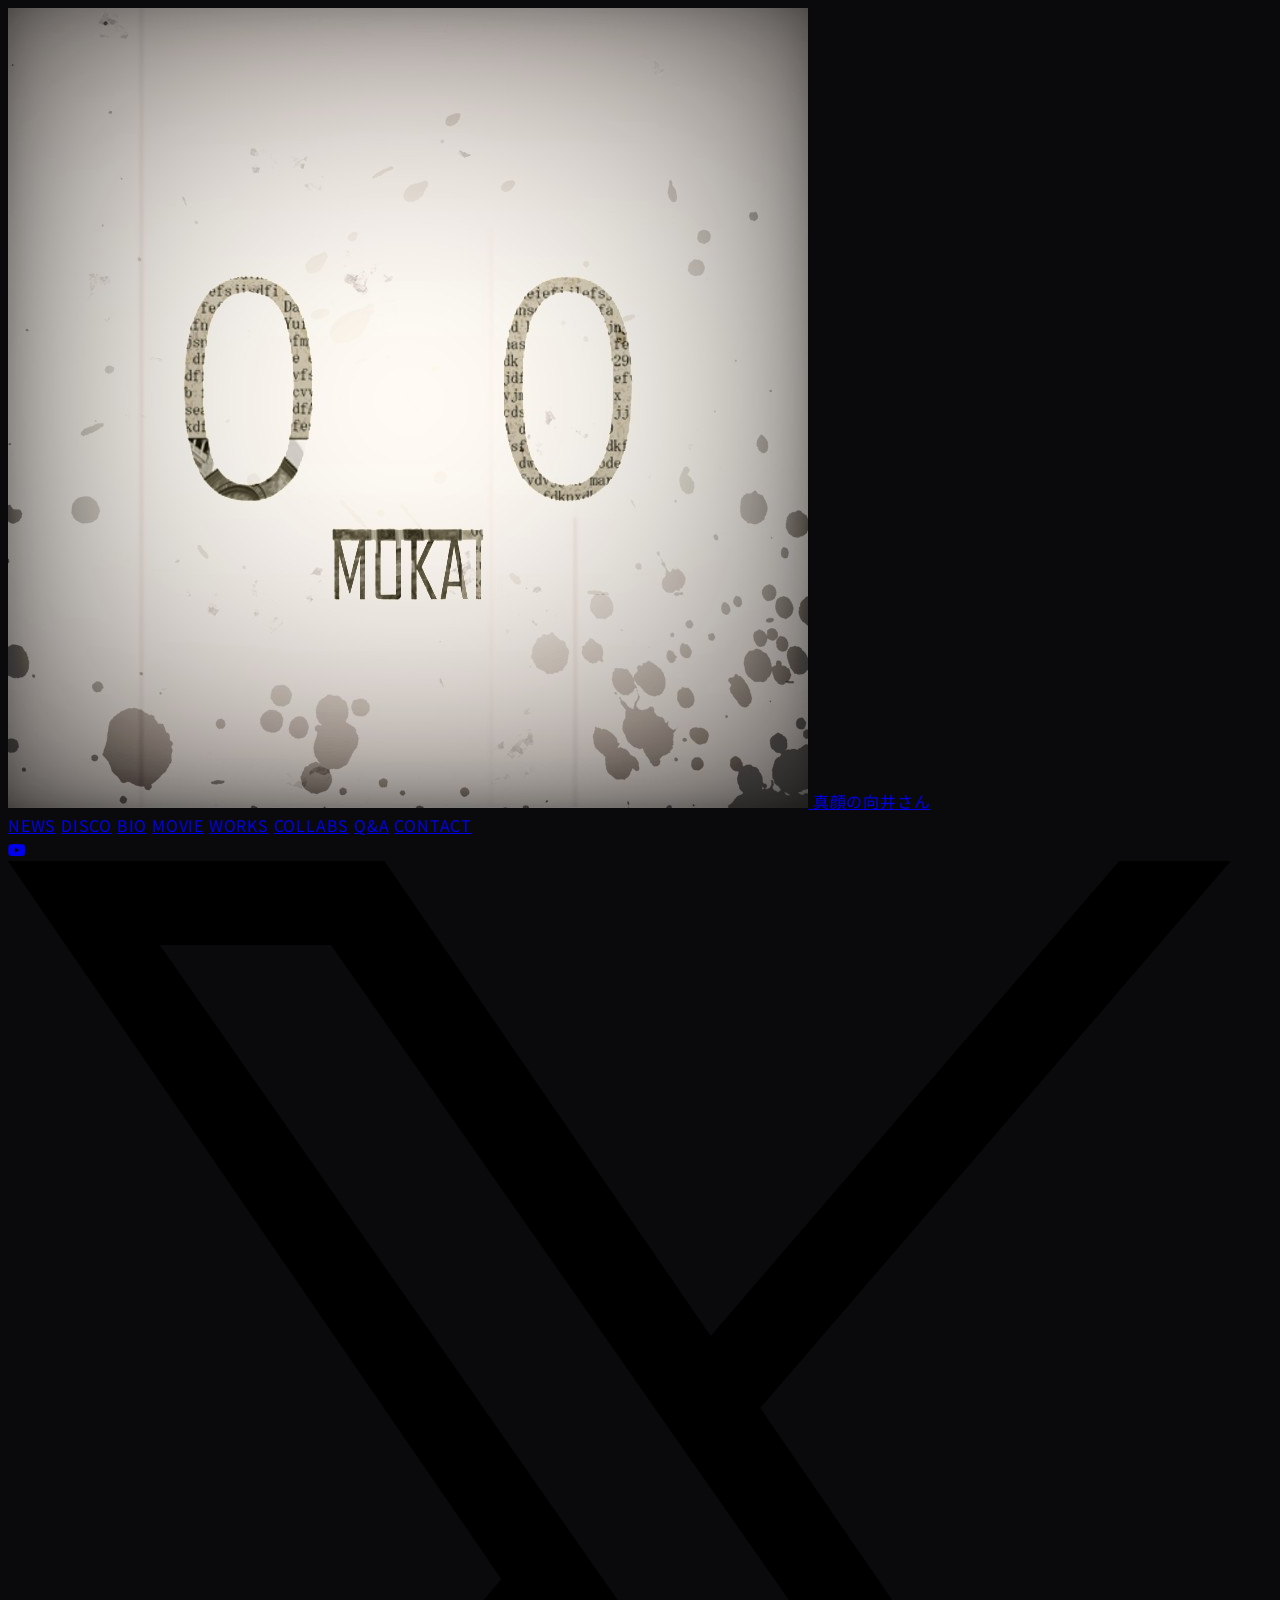
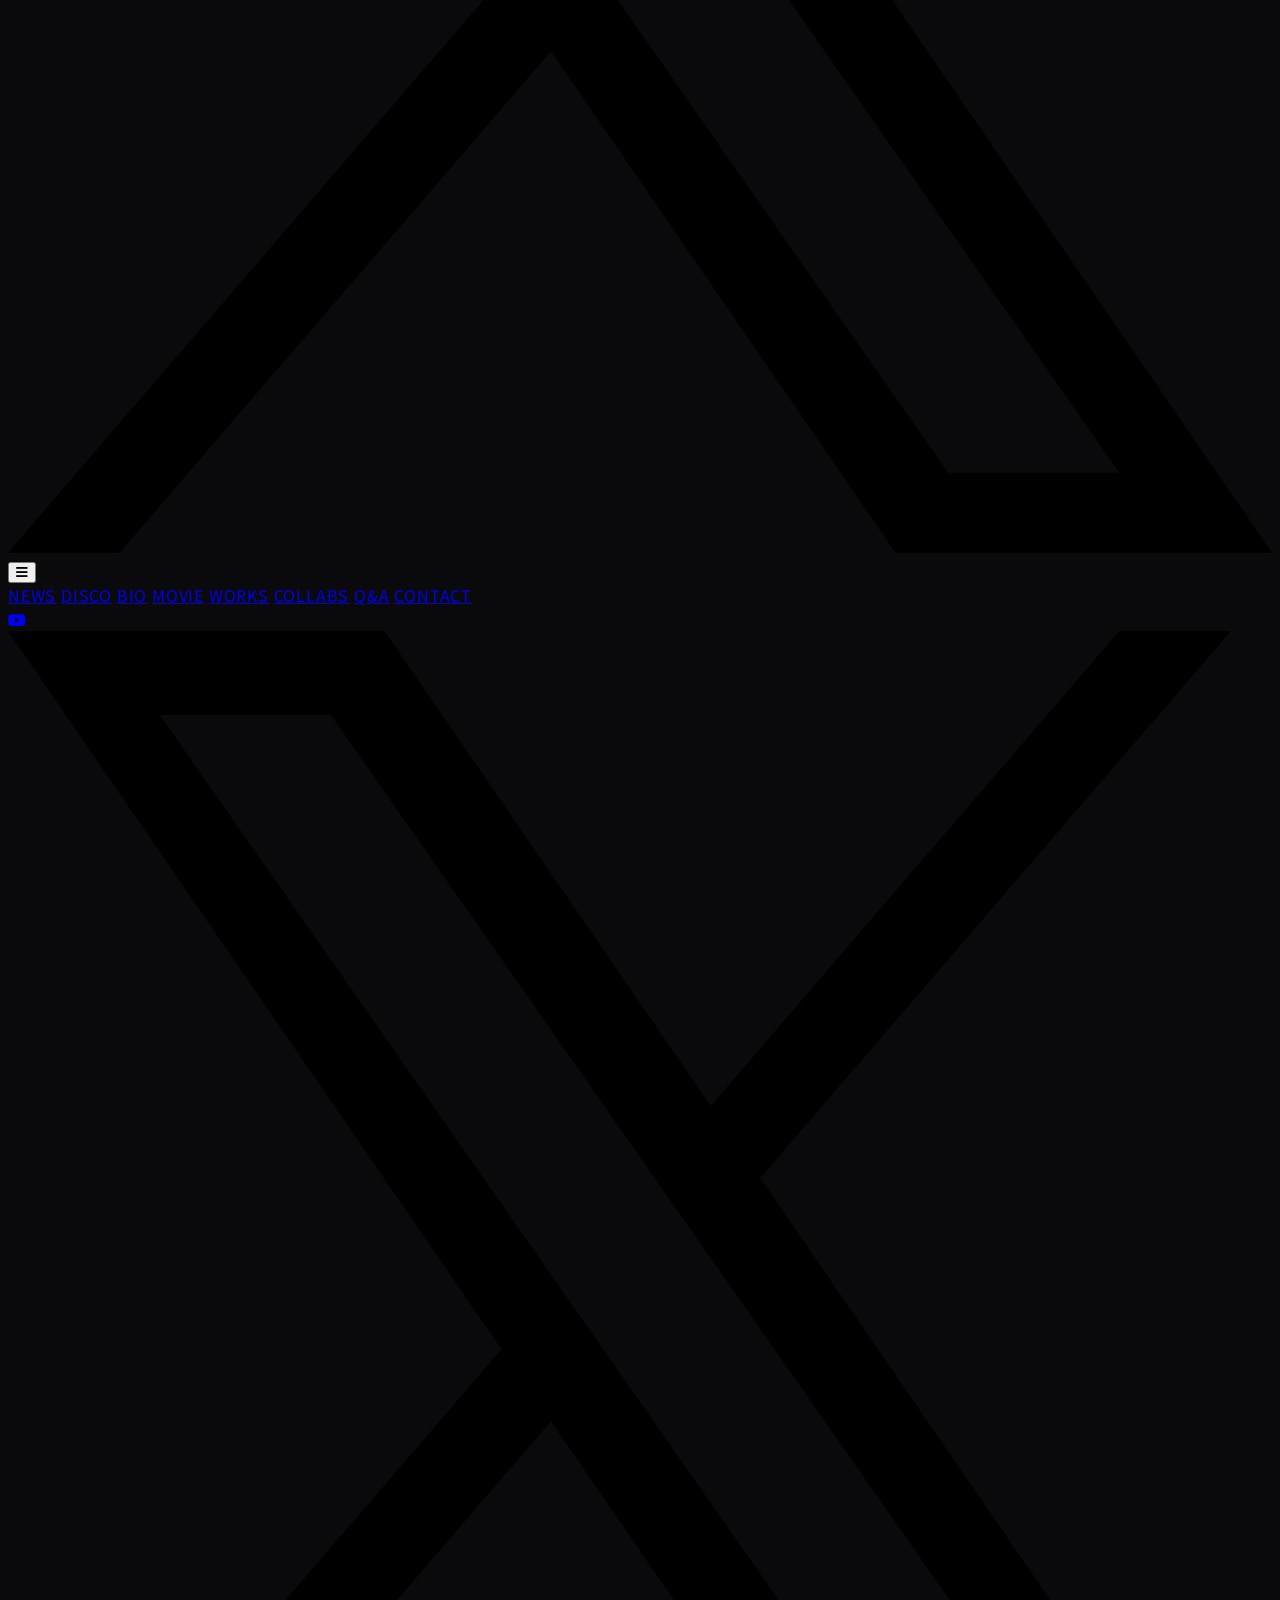
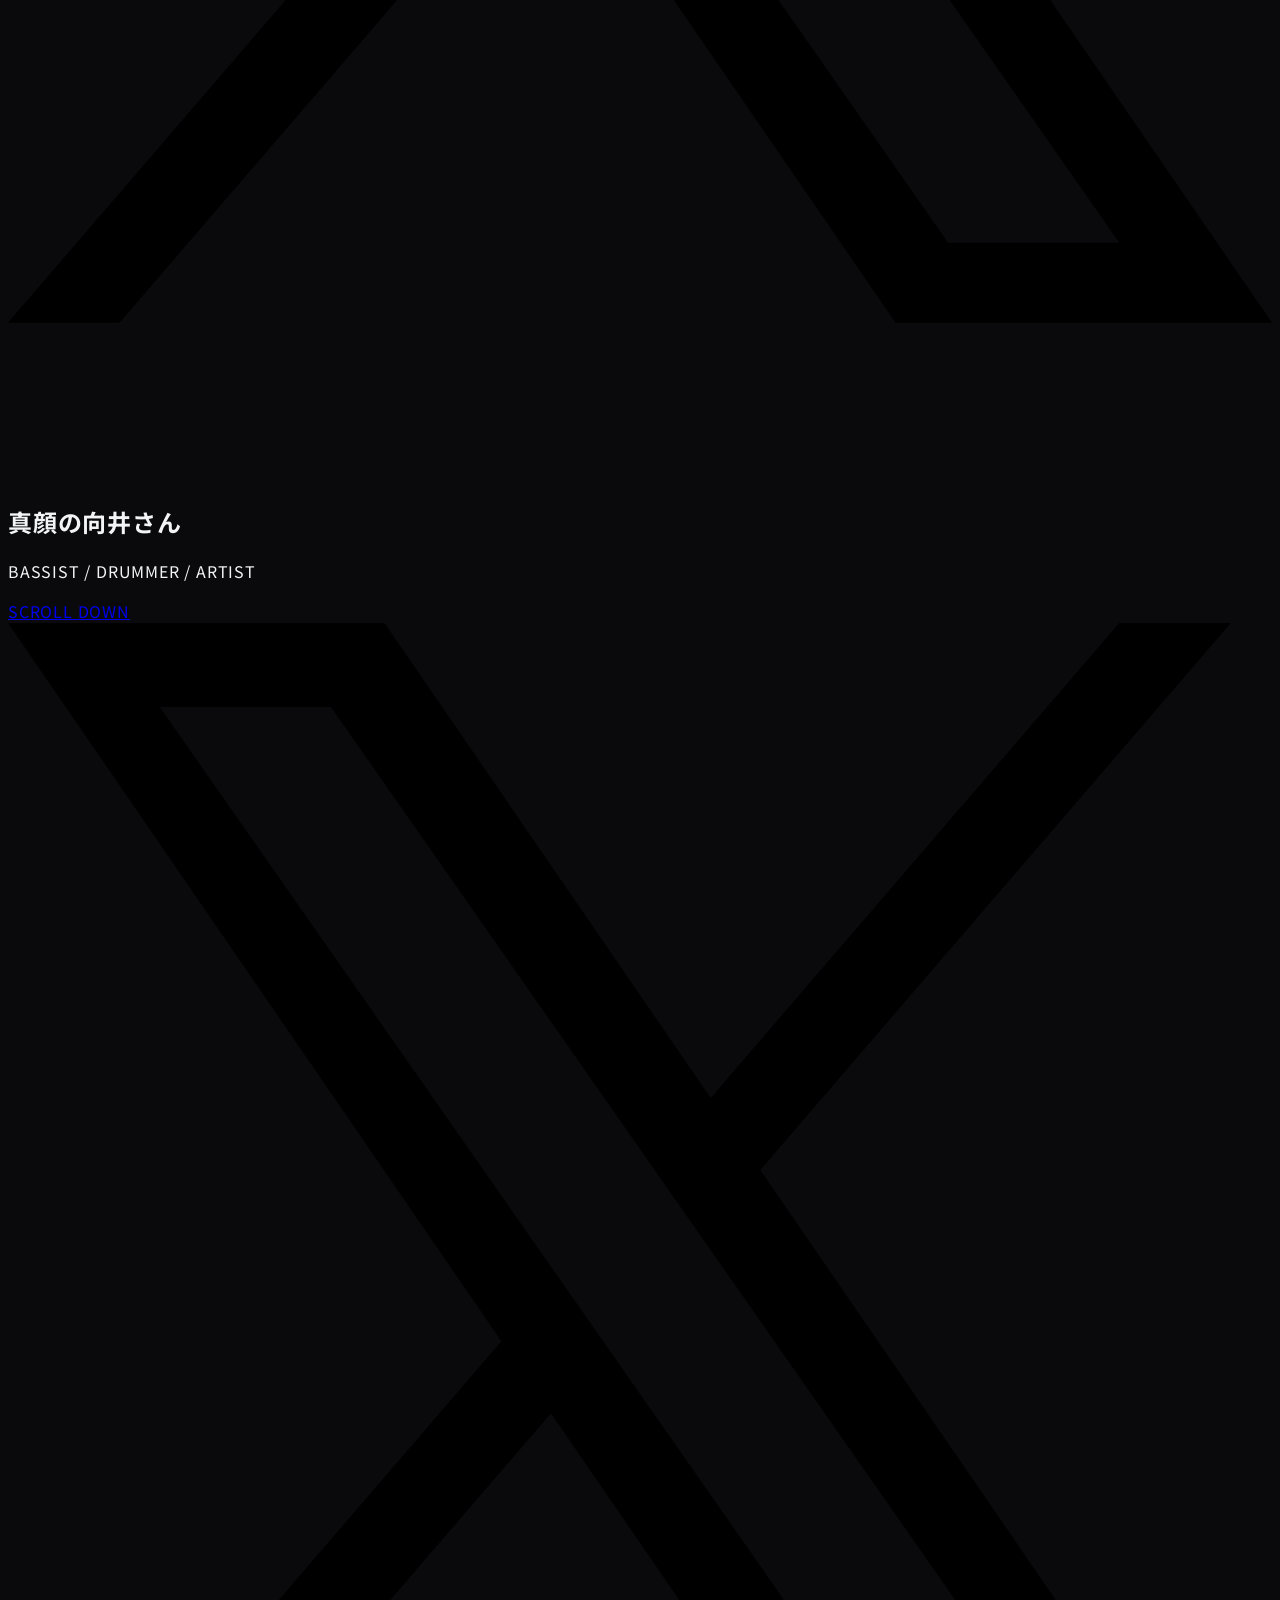
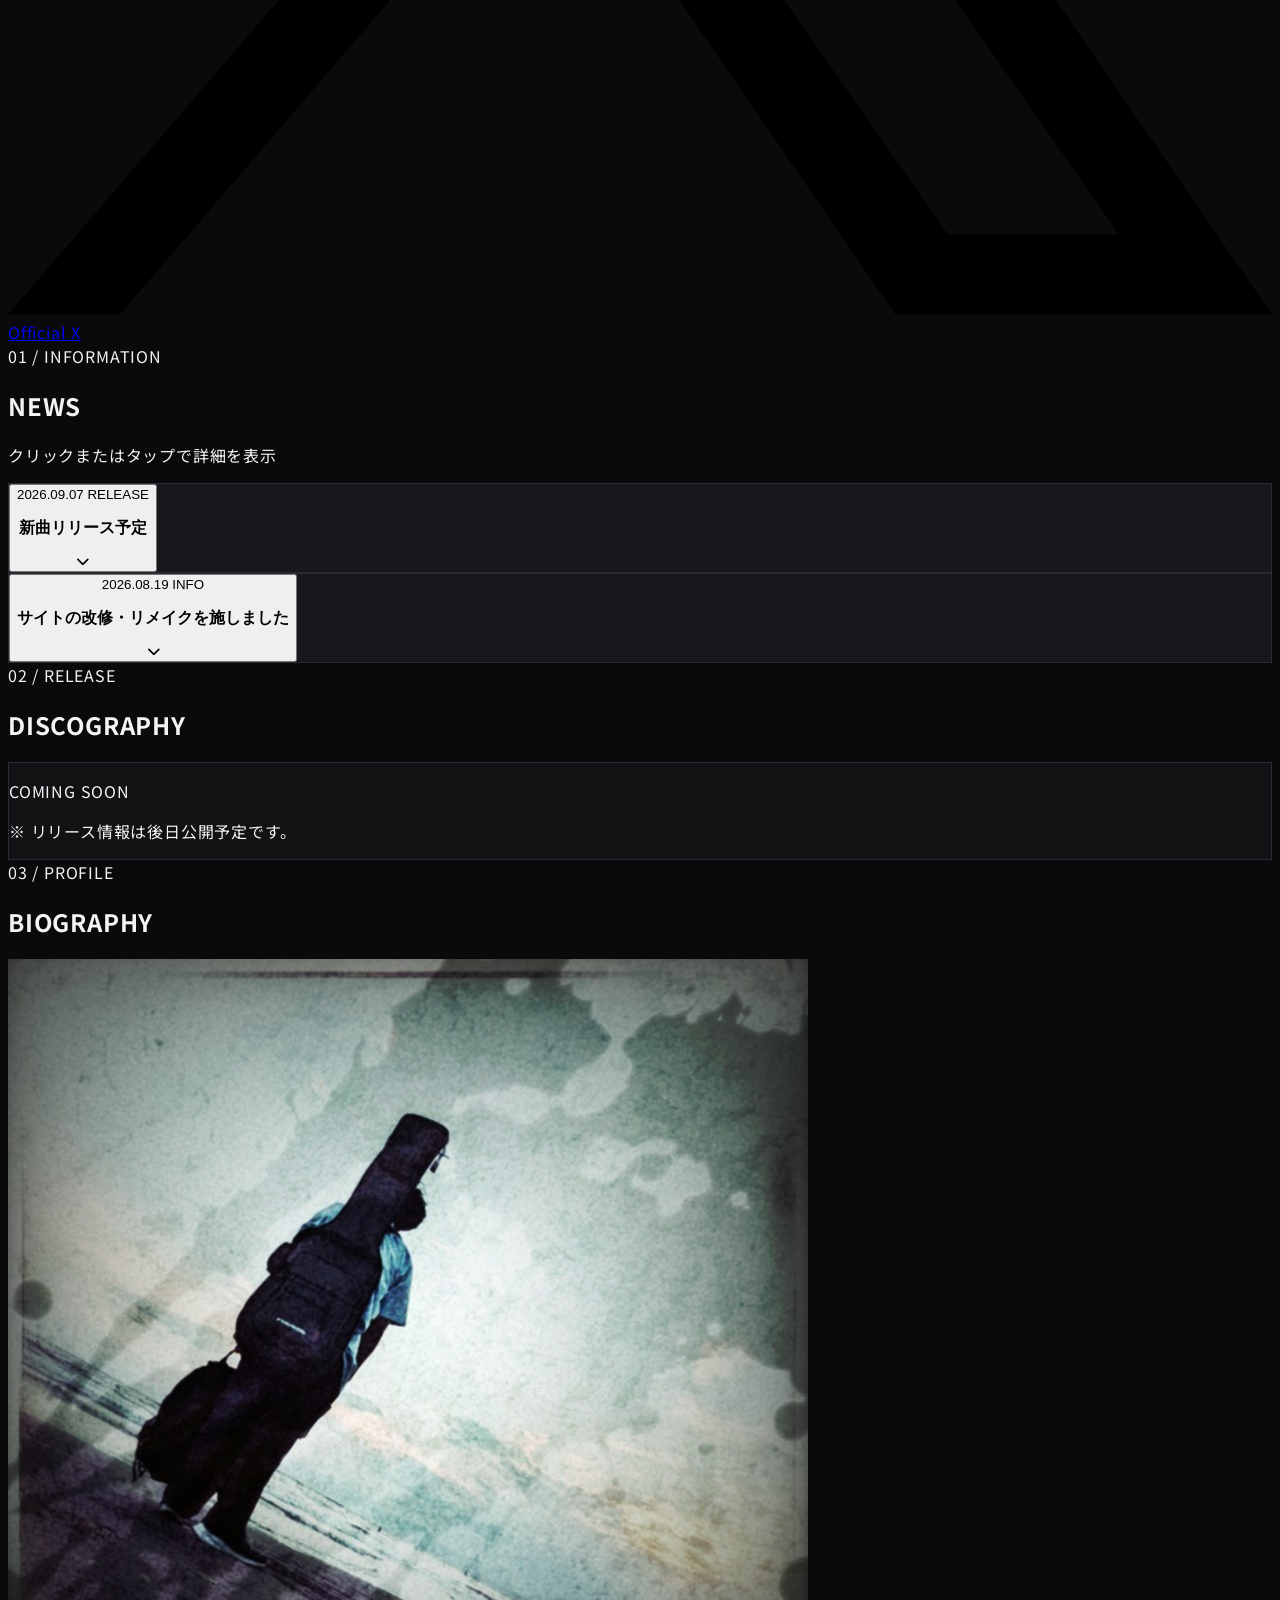
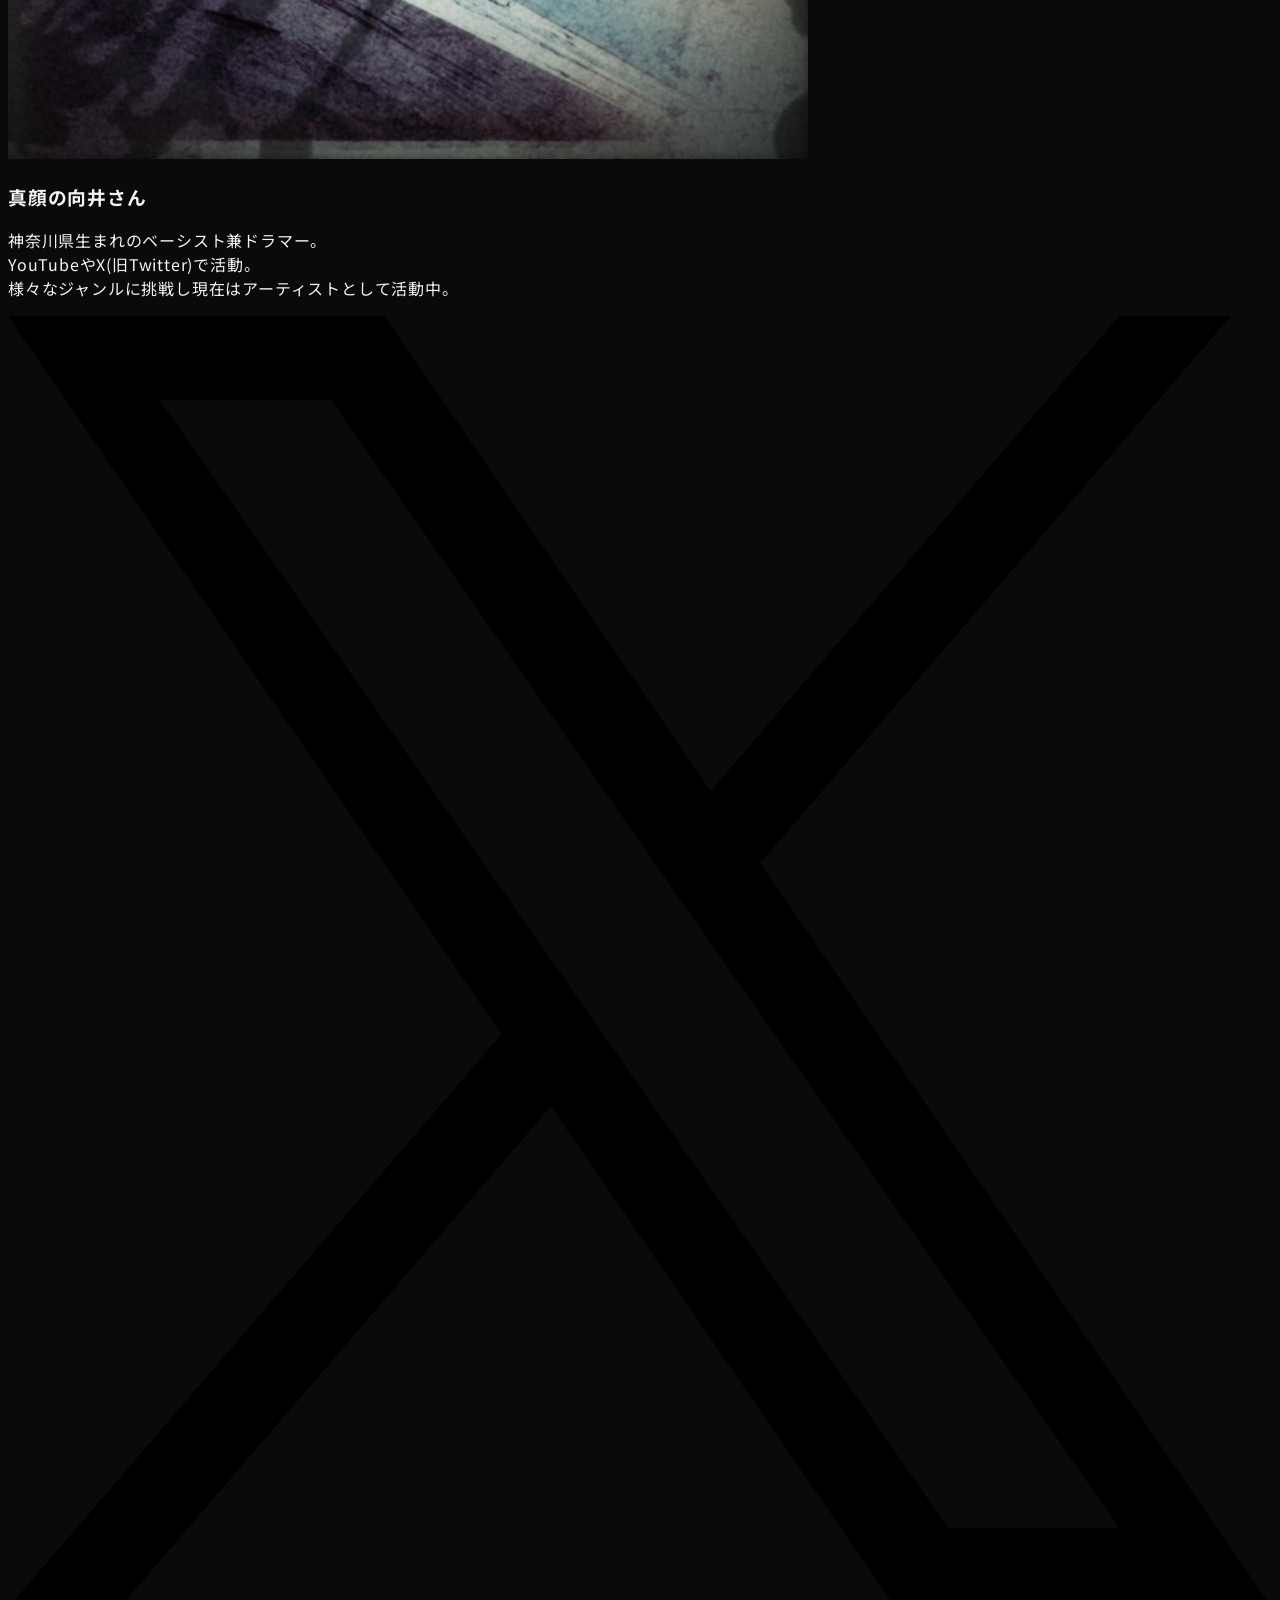
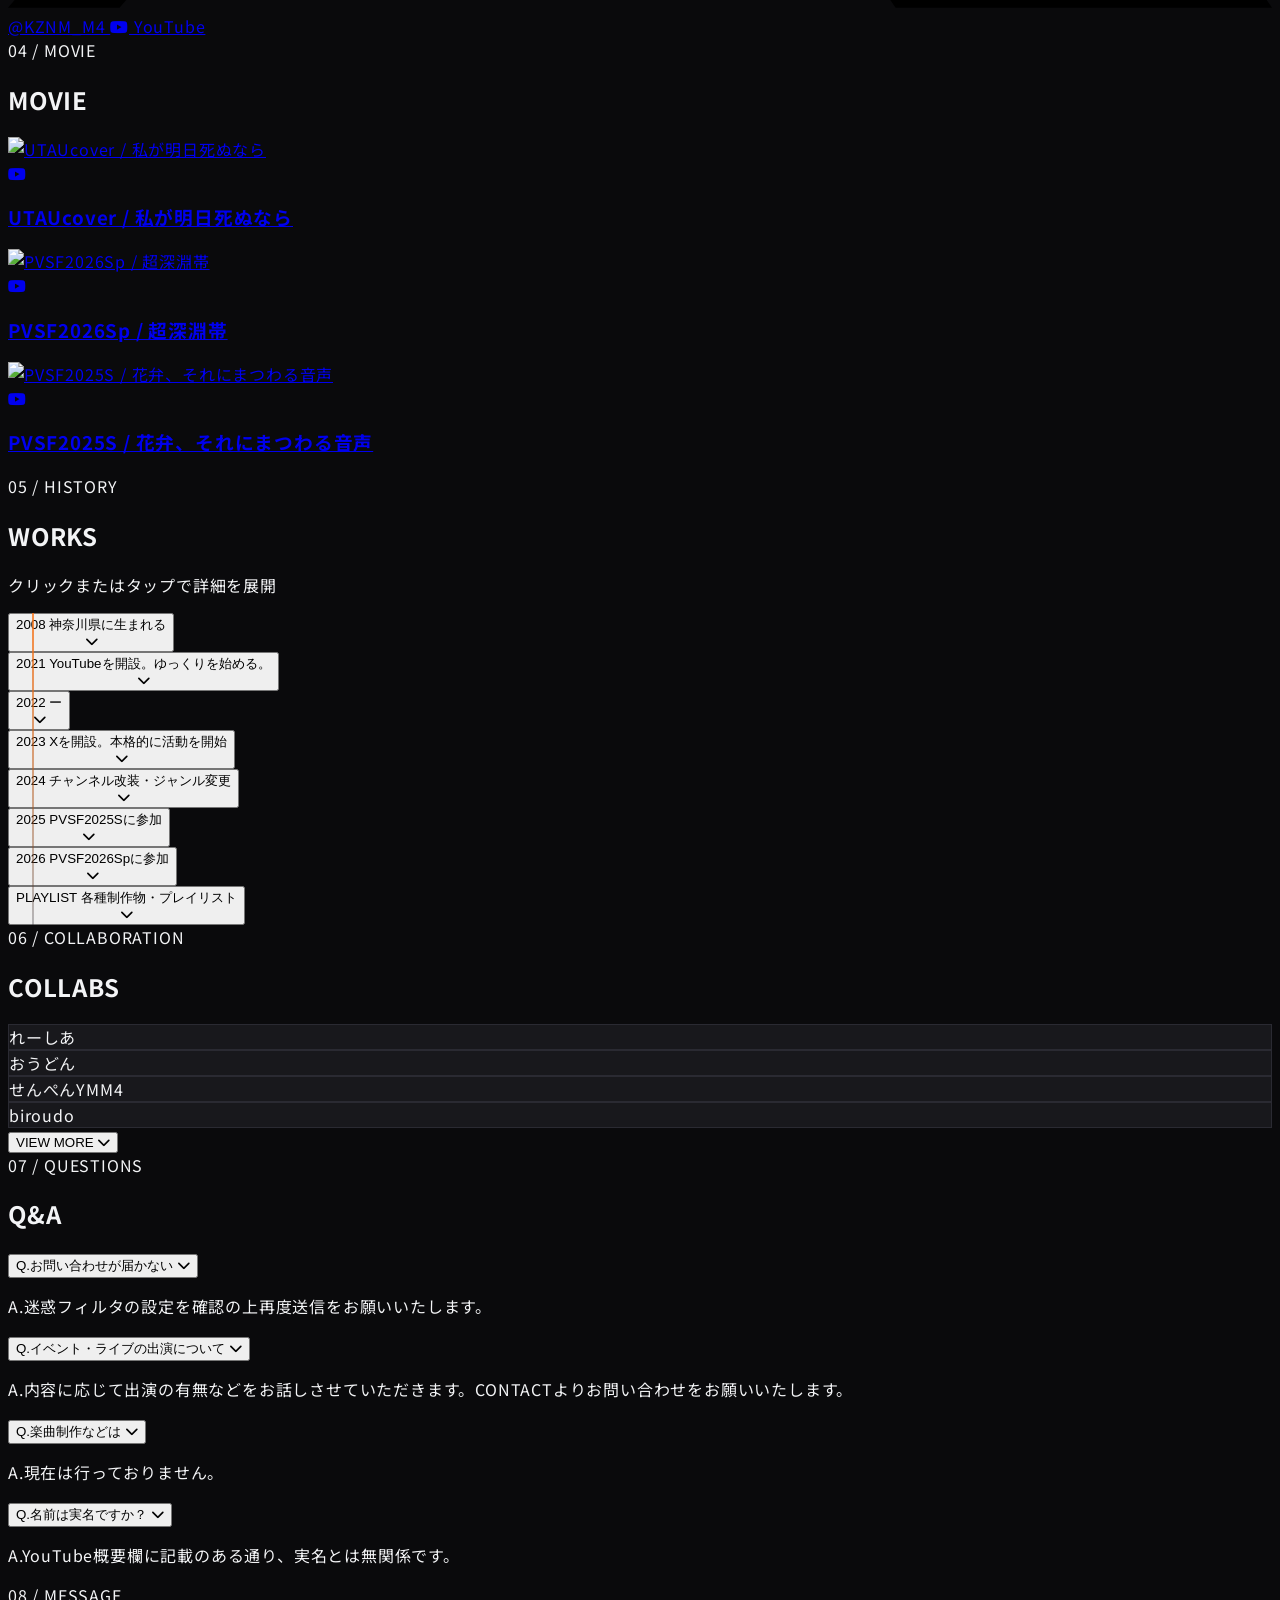
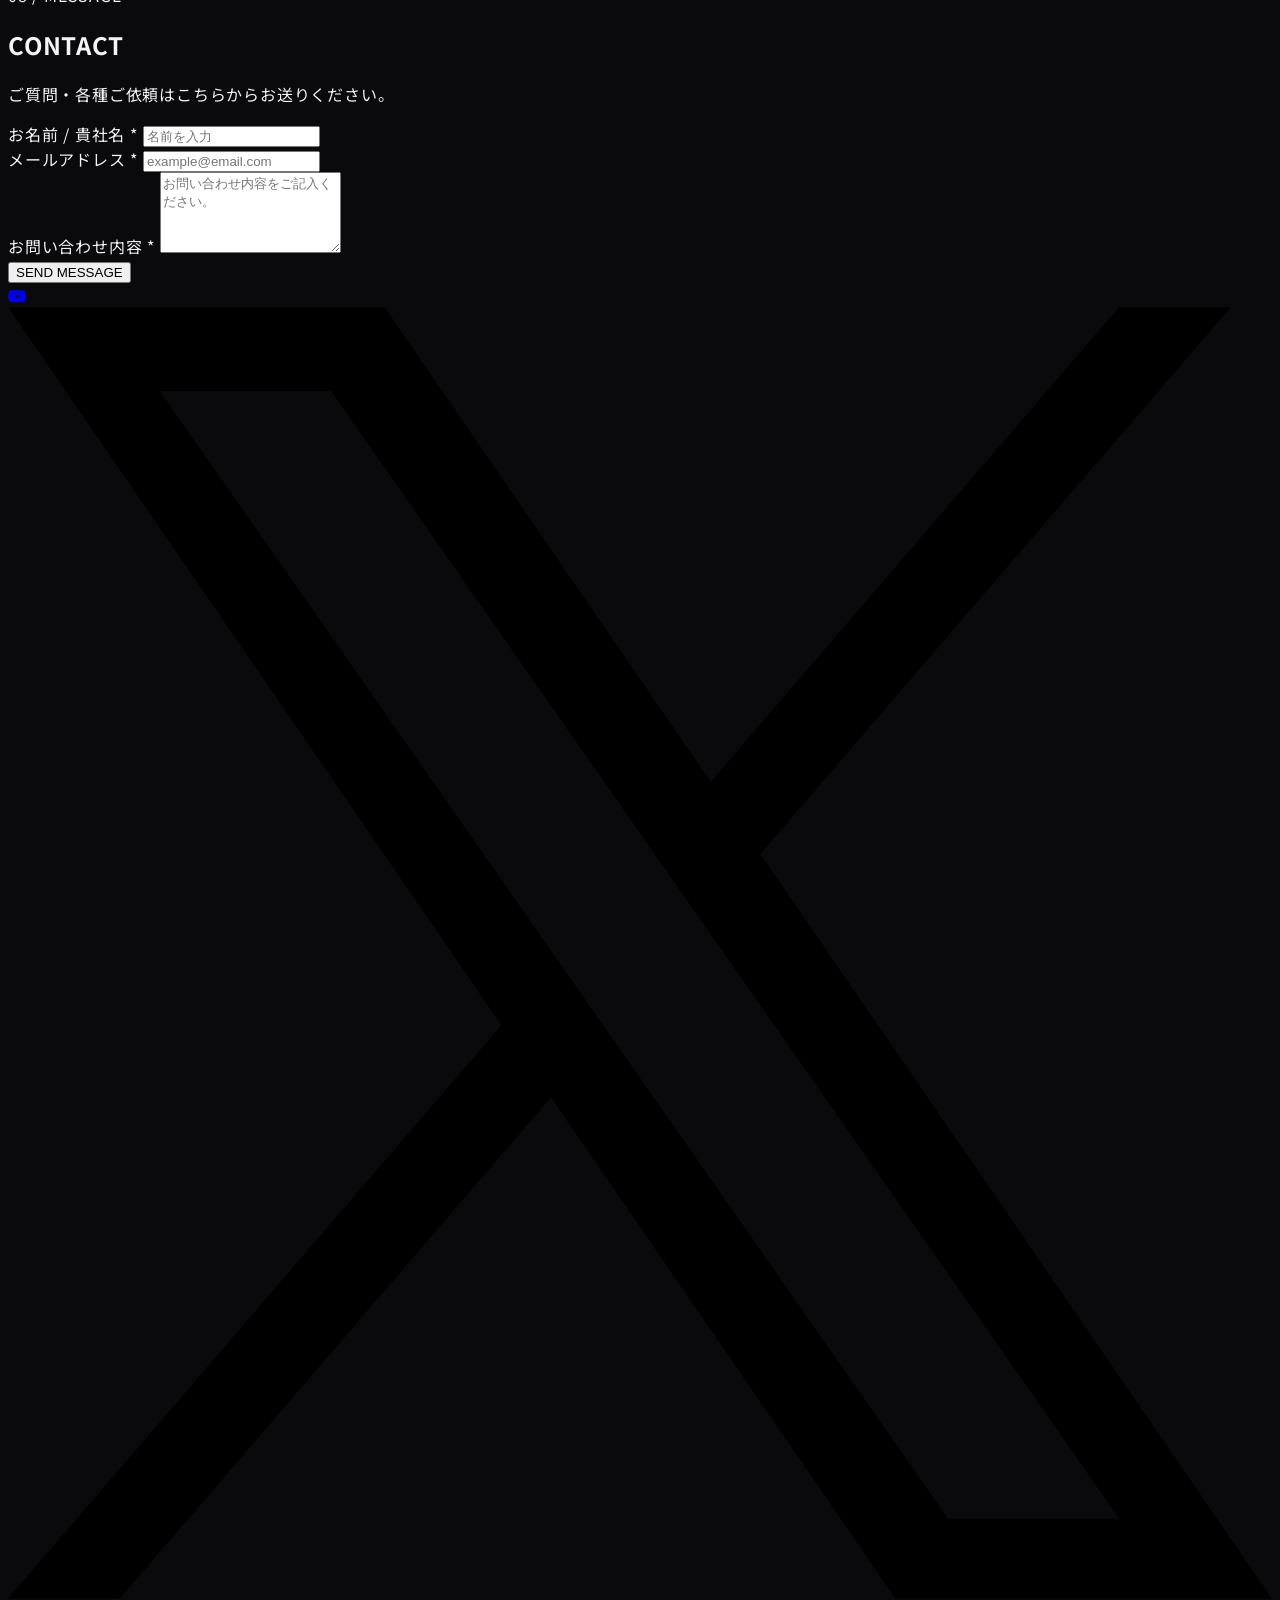
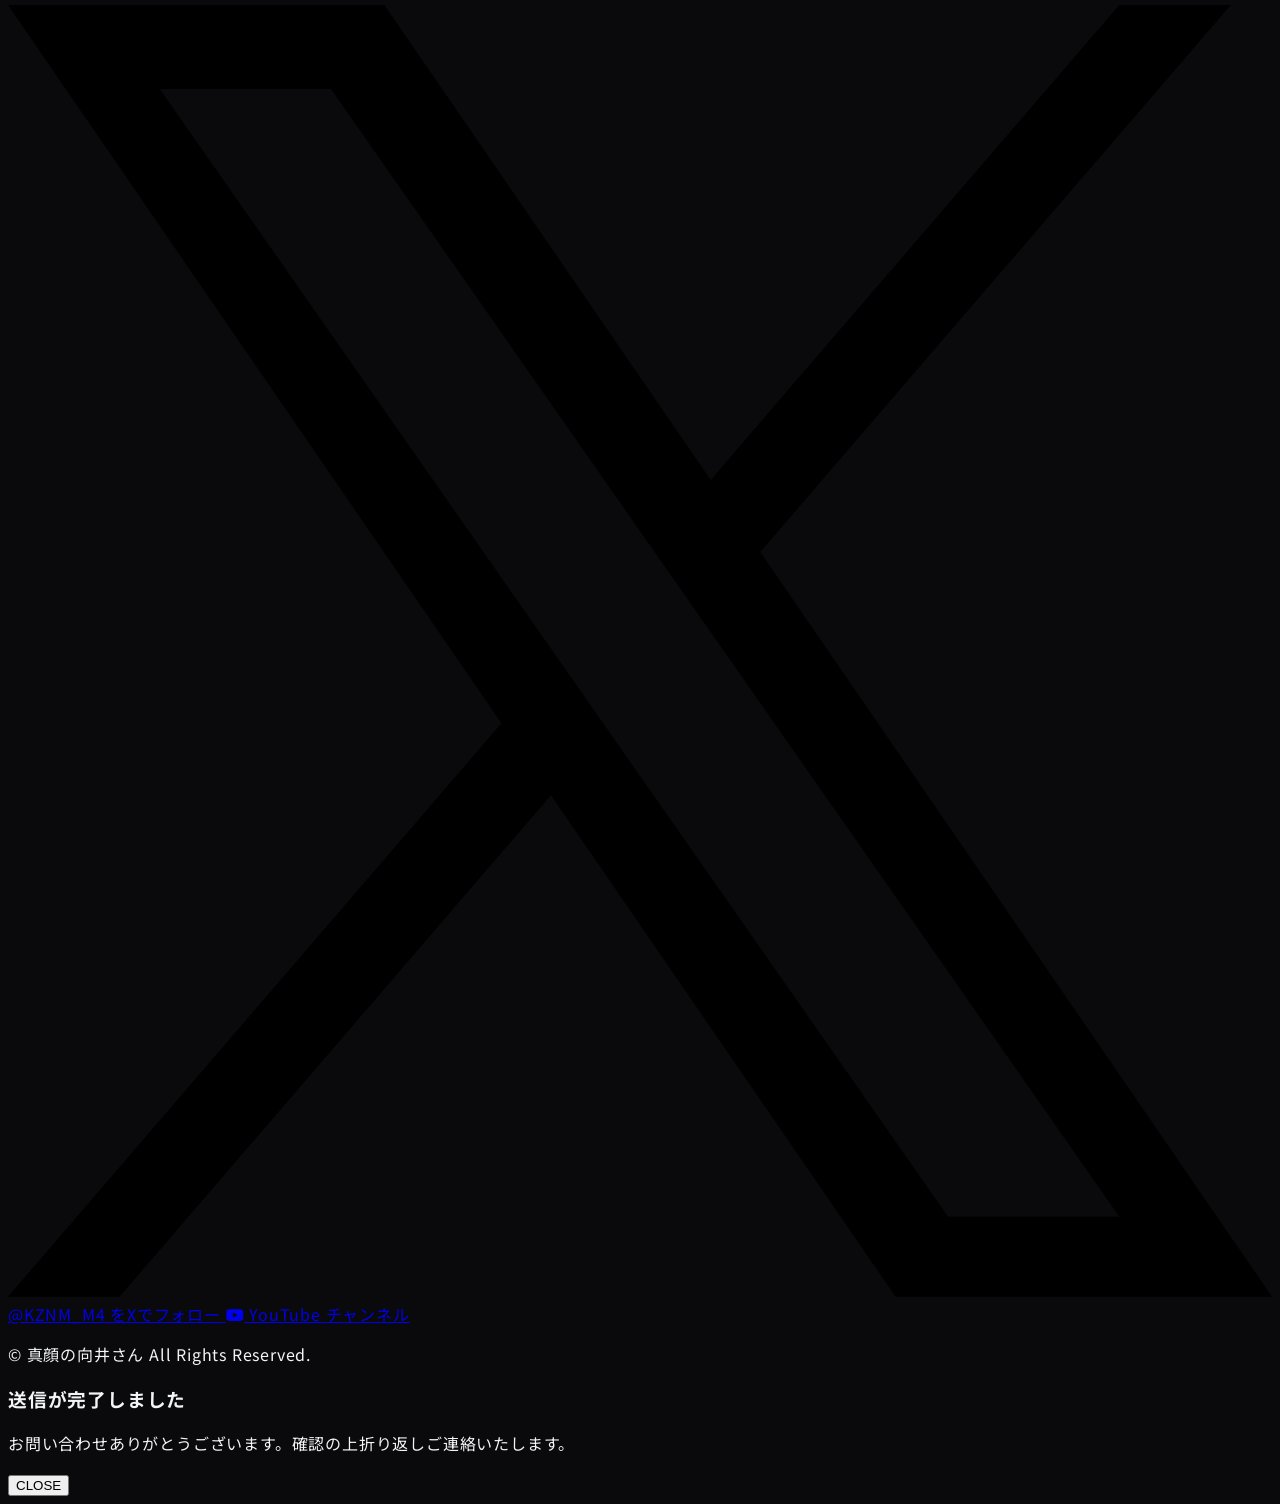
==== commit 09fca861: "Add files via upload" ====
--- a/index.html
+++ b/index.html
@@ -242,16 +242,55 @@
             <div class="mb-12 reveal-on-scroll">
                 <span class="text-xs font-mono text-brand-blue uppercase tracking-widest">01 / INFORMATION</span>
                 <h2 class="text-3xl sm:text-4xl font-black text-white mt-1">NEWS</h2>
+                <p class="text-xs text-slate-400 mt-2">クリックまたはタップで詳細を表示</p>
             </div>
 
             <div class="space-y-4 reveal-on-scroll">
-                <article class="solid-card p-6 rounded-lg flex flex-col sm:flex-row items-start sm:items-center justify-between gap-4">
-                    <div class="flex items-center gap-4 shrink-0">
-                        <span class="text-xs font-mono text-slate-400" id="current-date">2026.08.19</span>
-                        <span class="px-2.5 py-0.5 rounded bg-brand-blue/20 text-brand-blue text-[10px] font-mono uppercase font-bold">INFO</span>
-                    </div>
-                    <div class="flex-1">
-                        <h3 class="text-base font-bold text-white">サイトの改修・リメイクを施しました</h3>
+                <!-- 2026.09.07 新曲リリース予定 -->
+                <article class="solid-card rounded-lg overflow-hidden border border-brand-border">
+                    <button class="news-accordion-btn w-full p-6 text-left flex flex-col sm:flex-row items-start sm:items-center justify-between gap-4 focus:outline-none">
+                        <div class="flex items-center gap-4 shrink-0">
+                            <span class="text-xs font-mono text-slate-400">2026.09.07</span>
+                            <span class="px-2.5 py-0.5 rounded bg-brand-blue/20 text-brand-blue text-[10px] font-mono uppercase font-bold">RELEASE</span>
+                        </div>
+                        <div class="flex-1 flex items-center justify-between gap-4 w-full">
+                            <h3 class="text-base font-bold text-white hover:text-brand-blue transition-colors">新曲リリース予定</h3>
+                            <i class="fa-solid fa-chevron-down text-slate-500 transition-transform duration-300"></i>
+                        </div>
+                    </button>
+                    <div class="accordion-content bg-brand-dark px-6">
+                        <div class="py-6 text-sm text-slate-300 border-t border-brand-border/50 space-y-4 leading-relaxed">
+                            <h4 class="text-lg font-bold text-white">新曲 BLACKOUT・ALIVE 配信予定</h4>
+                            <p class="text-slate-300">
+                                近日新曲の「BLACKOUT」「ALIVE」の配信を予定しております。<br>
+                                MVも同時に配信予定です。
+                            </p>
+                            <div class="p-5 bg-brand-panel border border-brand-border/60 rounded-lg space-y-2 font-mono text-xs">
+                                <p class="font-bold text-base text-white">真顔の向井さん「BLACKOUT」「ALIVE」</p>
+                                <p class="text-brand-blue font-bold tracking-wider">▼Digital Release▼</p>
+                                <p class="text-slate-200">Music Video プレミア公開 配信予定</p>
+                                <p class="text-slate-400">Streaming / Download : 未定</p>
+                            </div>
+                        </div>
+                    </div>
+                </article>
+
+                <!-- 過去のニュース -->
+                <article class="solid-card rounded-lg overflow-hidden border border-brand-border">
+                    <button class="news-accordion-btn w-full p-6 text-left flex flex-col sm:flex-row items-start sm:items-center justify-between gap-4 focus:outline-none">
+                        <div class="flex items-center gap-4 shrink-0">
+                            <span class="text-xs font-mono text-slate-400" id="current-date">2026.08.19</span>
+                            <span class="px-2.5 py-0.5 rounded bg-brand-blue/20 text-brand-blue text-[10px] font-mono uppercase font-bold">INFO</span>
+                        </div>
+                        <div class="flex-1 flex items-center justify-between gap-4 w-full">
+                            <h3 class="text-base font-bold text-white hover:text-brand-blue transition-colors">サイトの改修・リメイクを施しました</h3>
+                            <i class="fa-solid fa-chevron-down text-slate-500 transition-transform duration-300"></i>
+                        </div>
+                    </button>
+                    <div class="accordion-content bg-brand-dark px-6">
+                        <div class="py-5 text-sm text-slate-300 border-t border-brand-border/50">
+                            オフィシャルウェブサイトのUIデザインおよびシステムのリメイクを行いました。
+                        </div>
                     </div>
                 </article>
             </div>
@@ -715,6 +754,24 @@
                 // Observer非対応ブラウザ用フォールバック
                 revealElements.forEach(el => el.classList.add('is-visible'));
             }
+
+            // NEWS Accordion Toggle
+            document.querySelectorAll('.news-accordion-btn').forEach(btn => {
+                btn.addEventListener('click', () => {
+                    const content = btn.nextElementSibling;
+                    const icon = btn.querySelector('i');
+                    if(content && icon) {
+                        const isOpen = content.classList.contains('is-open');
+                        if (isOpen) {
+                            content.classList.remove('is-open');
+                            icon.style.transform = 'rotate(0deg)';
+                        } else {
+                            content.classList.add('is-open');
+                            icon.style.transform = 'rotate(180deg)';
+                        }
+                    }
+                });
+            });
 
             // 3. WORKS Timeline Accordion Toggle
             document.querySelectorAll('.works-accordion-btn').forEach(btn => {
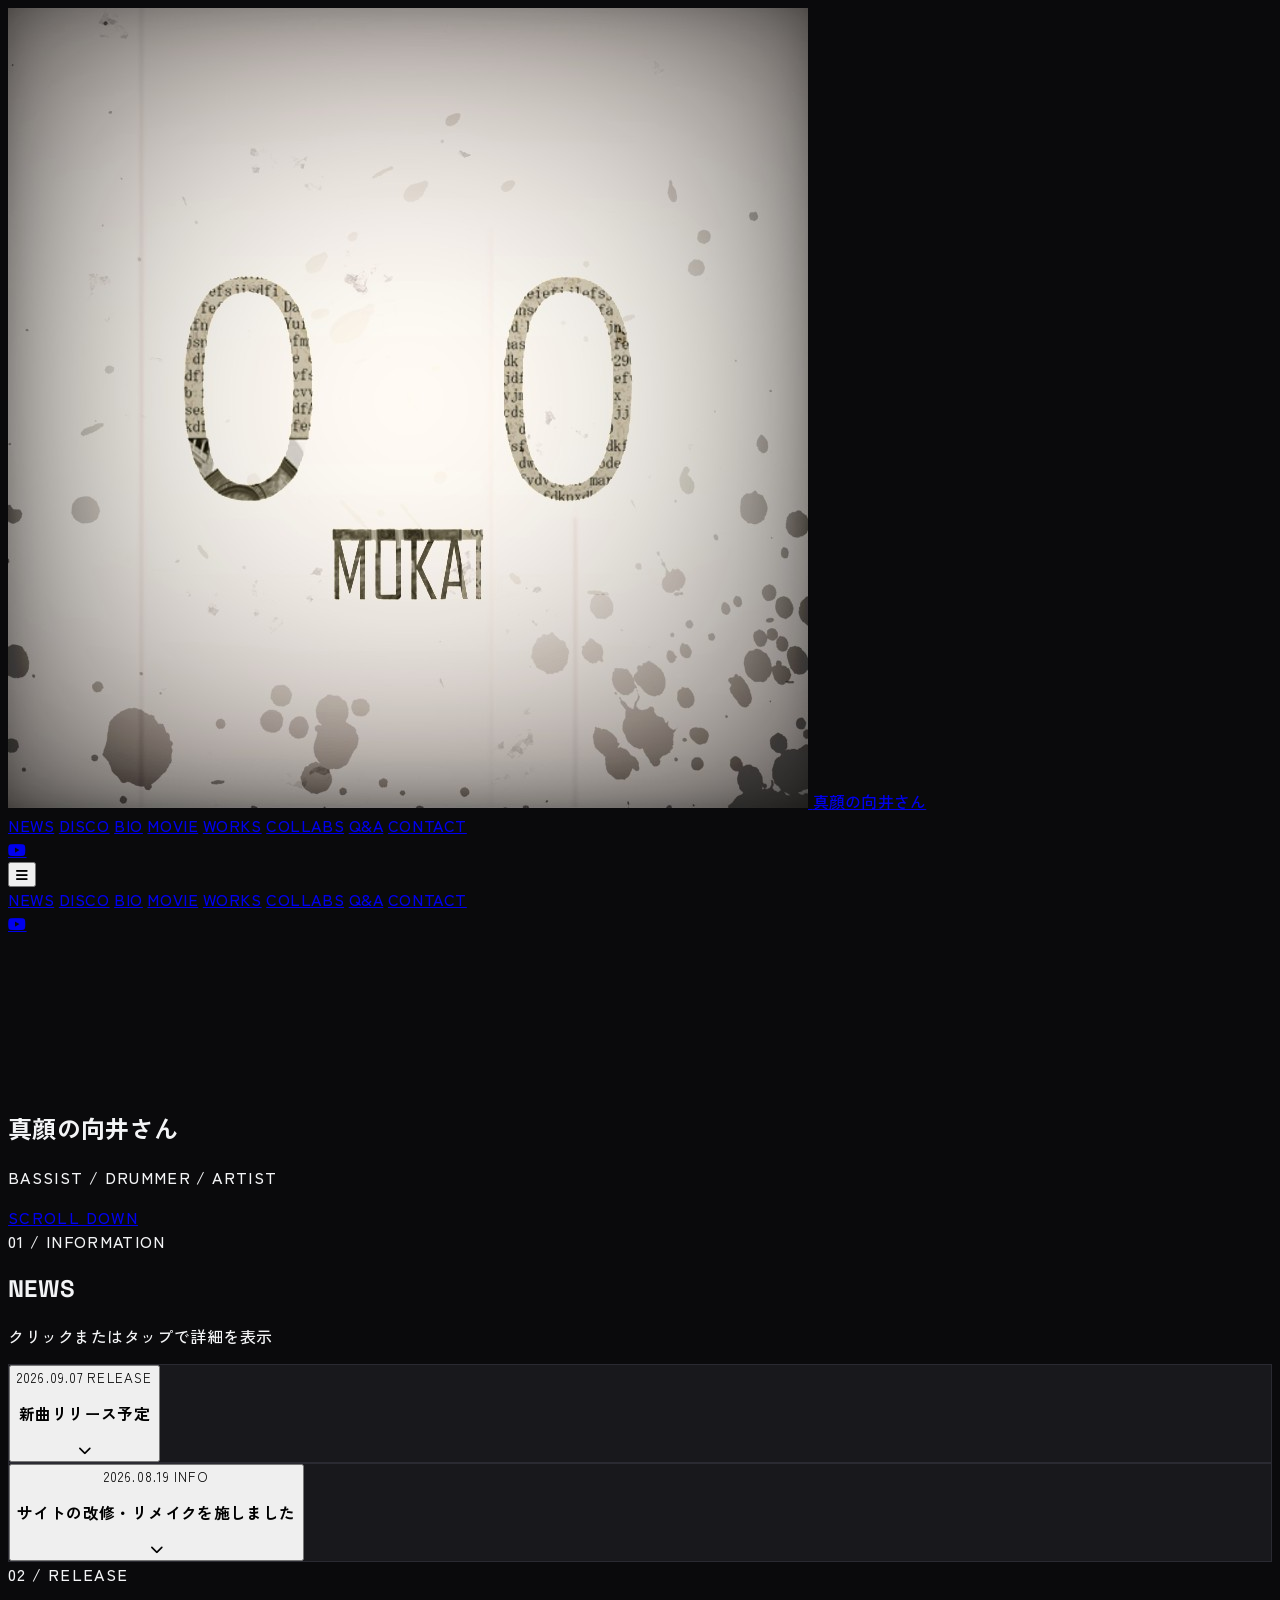
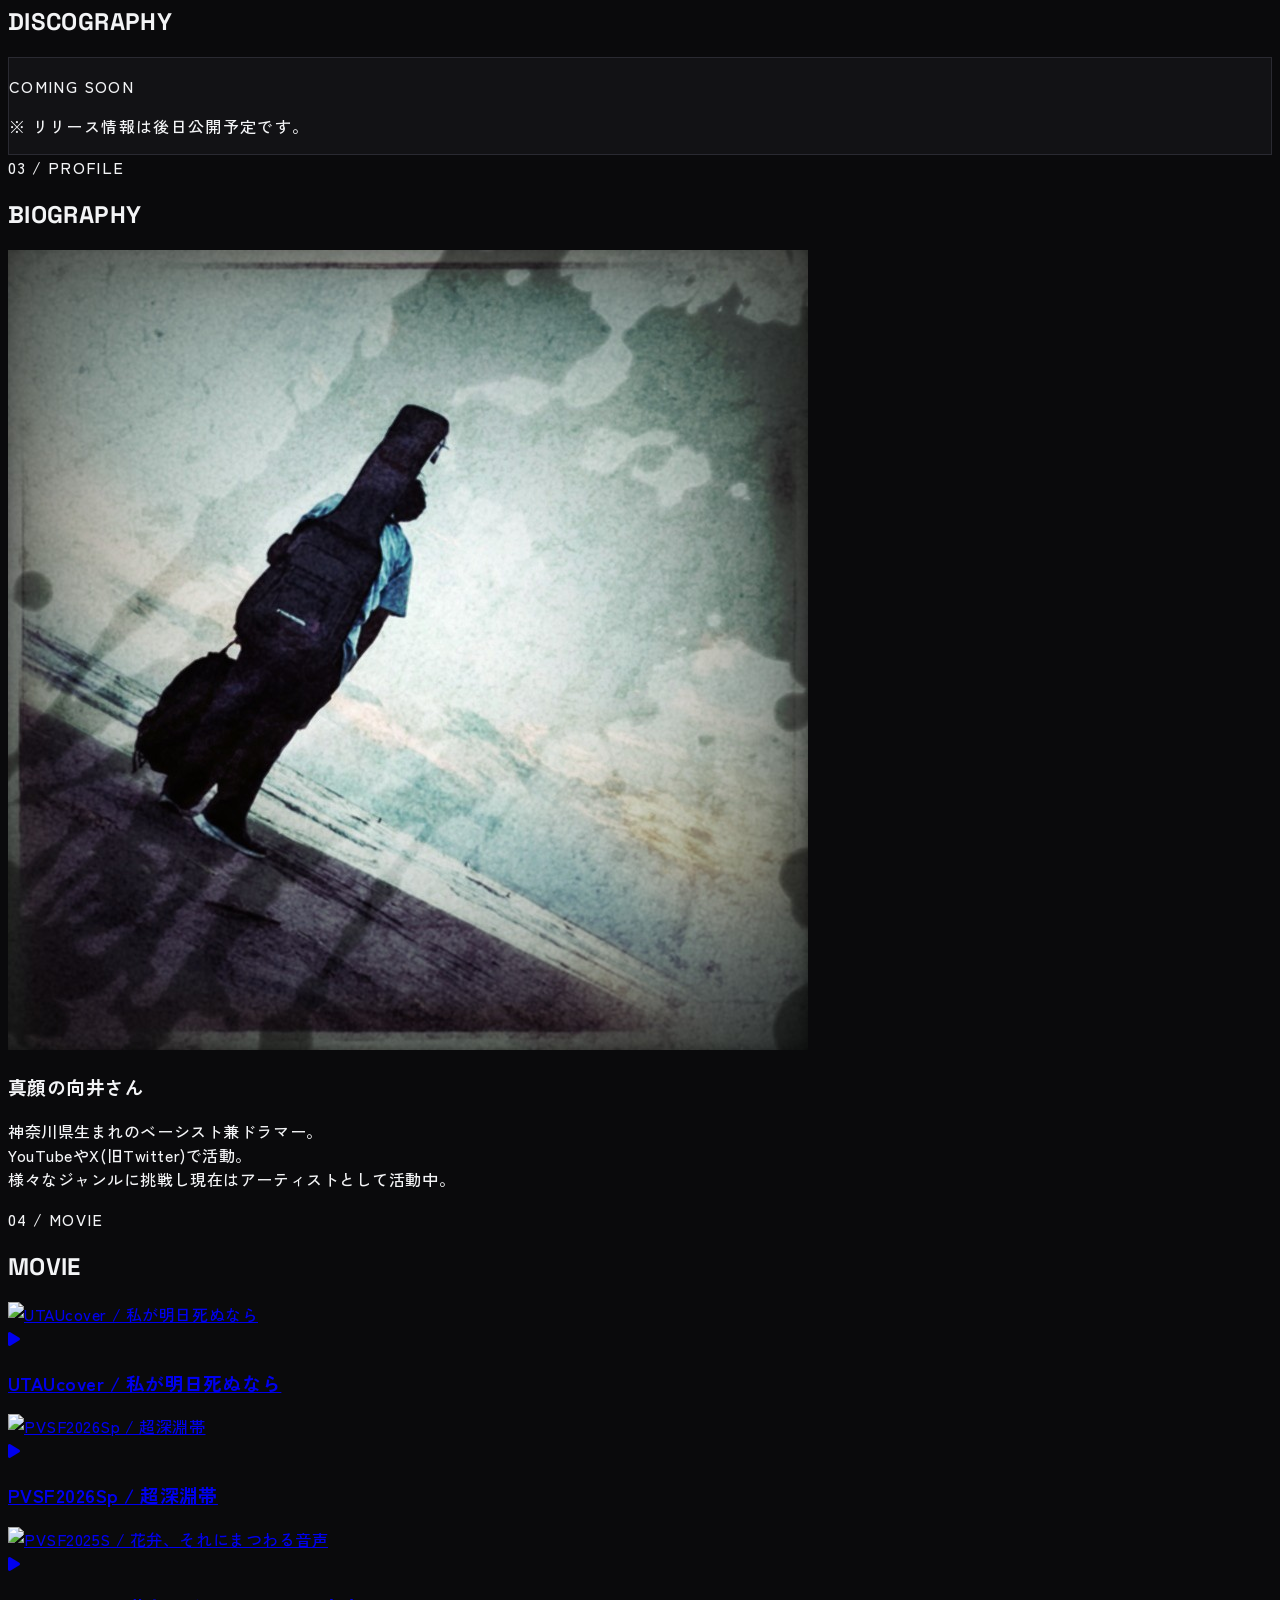
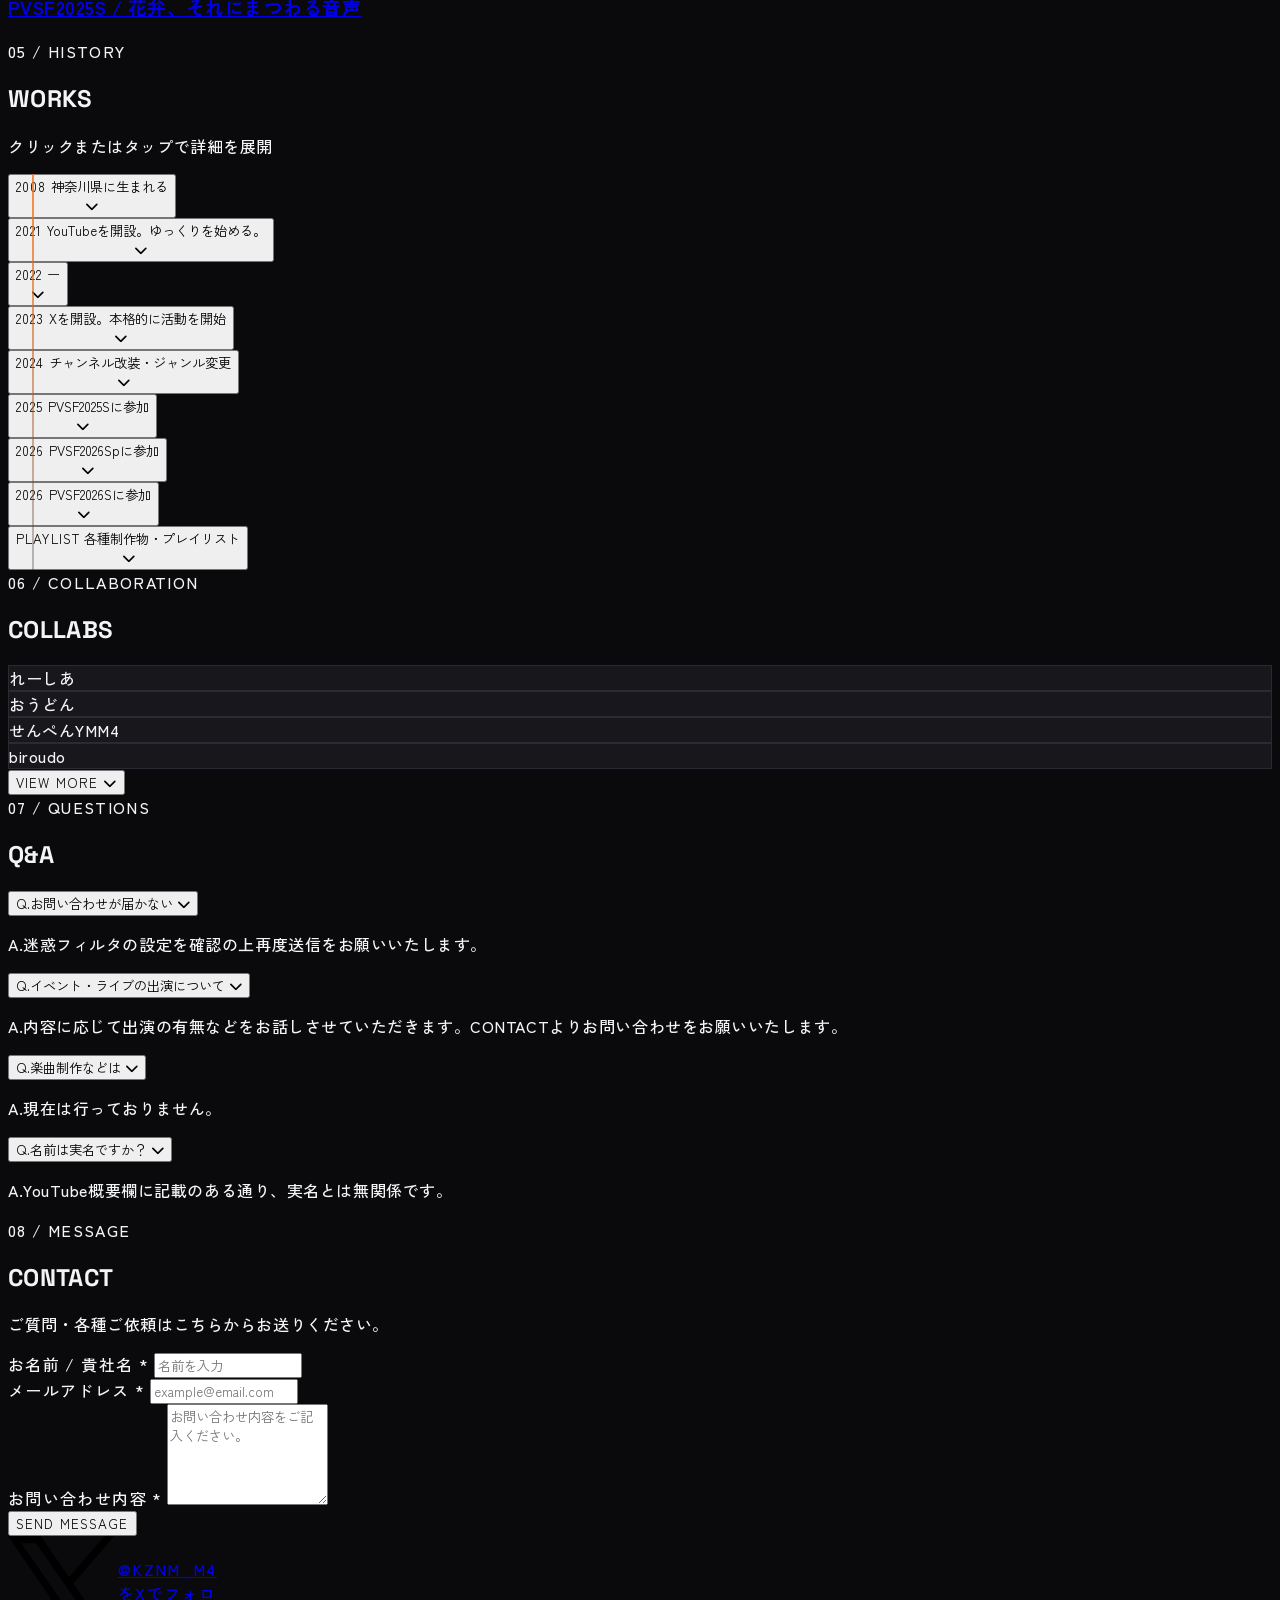
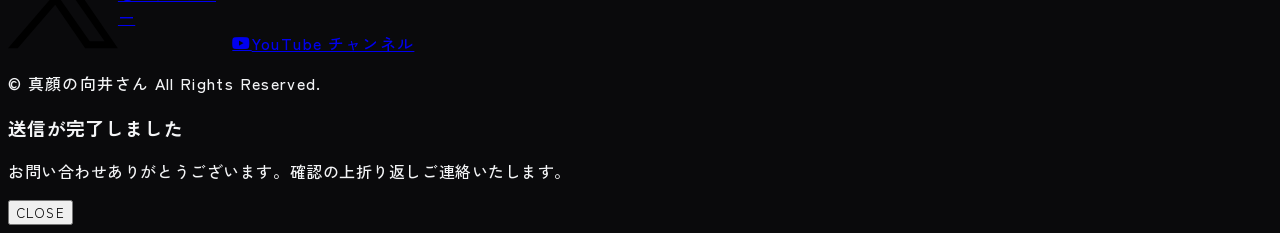
==== commit 938ad12f: "Add files via upload" ====
--- a/index.html
+++ b/index.html
@@ -28,8 +28,9 @@
                         }
                     },
                     fontFamily: {
-                        sans: ['Inter', 'Noto Sans JP', 'sans-serif'],
-                        display: ['Montserrat', 'sans-serif']
+                        sans: ['Zen Kaku Gothic New', 'Noto Sans JP', 'sans-serif'],
+                        display: ['Space Grotesk', 'Zen Kaku Gothic New', 'sans-serif'],
+                        mono: ['IBM Plex Mono', 'monospace']
                     }
                 }
             }
@@ -38,7 +39,7 @@
 
     <link rel="preconnect" href="https://fonts.googleapis.com">
     <link rel="preconnect" href="https://fonts.gstatic.com" crossorigin>
-    <link href="https://fonts.googleapis.com/css2?family=Inter:wght@400;600;800;900&family=Montserrat:wght@700;900&family=Noto+Sans+JP:wght@400;500;700;900&display=swap" rel="stylesheet">
+    <link href="https://fonts.googleapis.com/css2?family=IBM+Plex+Mono:wght@400;500;600&family=Space+Grotesk:wght@400;500;600;700&family=Zen+Kaku+Gothic+New:wght@400;500;700;900&display=swap" rel="stylesheet">
     <link rel="stylesheet" href="https://cdnjs.cloudflare.com/ajax/libs/font-awesome/6.4.0/css/all.min.css">
 
     <script>
@@ -47,13 +48,47 @@
     </script>
 
     <style>
-        /* Modern minimal typography & black-based solid aesthetic */
+        /* Refined typography while retaining the existing layout rhythm */
         body {
             background-color: #0a0a0c;
             color: #f3f4f6;
-            font-family: 'Noto Sans JP', 'Inter', sans-serif;
+            font-family: 'Zen Kaku Gothic New', 'Noto Sans JP', sans-serif;
             overflow-x: hidden;
-            letter-spacing: 0.05em;
+            letter-spacing: 0.035em;
+            font-weight: 500;
+            font-synthesis: none;
+            text-rendering: optimizeLegibility;
+        }
+
+        h1, h2, .site-name {
+            font-family: 'Space Grotesk', 'Zen Kaku Gothic New', sans-serif;
+            letter-spacing: 0.015em;
+        }
+
+        h3 {
+            letter-spacing: 0.025em;
+        }
+
+        .font-mono {
+            letter-spacing: 0.085em;
+        }
+
+        input, textarea, button {
+            font-family: inherit;
+        }
+
+        .social-link {
+            display: inline-flex;
+            align-items: center;
+            justify-content: center;
+            transition: color 0.2s ease, border-color 0.2s ease, background-color 0.2s ease;
+        }
+
+        .social-link:focus-visible,
+        a:focus-visible,
+        button:focus-visible {
+            outline: 2px solid #00d2ff;
+            outline-offset: 3px;
         }
 
         /* JS有効時のみ初期状態を透明にする（安全装置） */
@@ -159,7 +194,7 @@
             
             <a href="#top" class="flex items-center gap-3 group focus:outline-none">
                 <img src="MUKAI.jpg" alt="真顔の向井さん Icon" class="w-9 h-9 rounded-full border border-brand-border object-cover group-hover:border-brand-blue transition-colors" onerror="this.onerror=null; this.src='https://placehold.co/100x100/18181c/ffffff?text=MUKAI';">
-                <span class="font-bold text-lg sm:text-xl tracking-wider text-white group-hover:text-brand-blue transition-colors">
+                <span class="site-name font-bold text-lg sm:text-xl tracking-wider text-white group-hover:text-brand-blue transition-colors">
                     真顔の向井さん
                 </span>
             </a>
@@ -174,8 +209,8 @@
                 <a href="#qa" class="hover-accent">Q&amp;A</a>
                 <a href="#contact" class="hover-accent text-white border border-brand-border px-4 py-1.5 rounded hover:border-brand-blue transition-all">CONTACT</a>
                 <div class="flex items-center gap-4 text-base pl-3 border-l border-brand-border/60">
-                    <a href="http://www.youtube.com/@Mukai_FOX" target="_blank" rel="noopener noreferrer" aria-label="YouTube" class="hover:text-red-500 transition-colors"><i class="fa-brands fa-youtube"></i></a>
-                    <a href="https://x.com/KZNM_M4" target="_blank" rel="noopener noreferrer" aria-label="X (Twitter)" class="hover:text-white transition-colors">
+                    <a href="http://www.youtube.com/@Mukai_FOX" target="_blank" rel="noopener noreferrer" aria-label="YouTube" class="social-link hover:text-red-500"><i class="fa-brands fa-youtube"></i></a>
+                    <a href="https://x.com/KZNM_M4" target="_blank" rel="noopener noreferrer" aria-label="X (Twitter)" class="social-link hover:text-white">
                         <svg class="w-4 h-4 fill-current inline-block" viewBox="0 0 1200 1227" xmlns="http://www.w3.org/2000/svg"><path d="M714.163 519.284L1160.89 0H1055.03L667.137 450.887L357.328 0H0L468.492 681.821L0 1226.37H105.866L515.491 750.218L842.672 1226.37H1200L714.137 519.284H714.163ZM569.165 687.828L521.697 619.934L144.011 79.6944H306.615L611.412 515.685L658.88 583.579L1055.08 1150.3H892.476L569.165 687.854V687.828Z"/></svg>
                     </a>
                 </div>
@@ -198,8 +233,8 @@
                 <a href="#contact" class="mobile-nav-link text-brand-blue font-bold py-2">CONTACT</a>
             </nav>
             <div class="pt-2 flex items-center gap-6 text-slate-400 text-xl">
-                <a href="http://www.youtube.com/@Mukai_FOX" target="_blank" rel="noopener noreferrer" aria-label="YouTube" class="hover:text-red-500"><i class="fa-brands fa-youtube"></i></a>
-                <a href="https://x.com/KZNM_M4" target="_blank" rel="noopener noreferrer" aria-label="X (Twitter)" class="hover:text-white">
+                <a href="http://www.youtube.com/@Mukai_FOX" target="_blank" rel="noopener noreferrer" aria-label="YouTube" class="social-link hover:text-red-500"><i class="fa-brands fa-youtube"></i></a>
+                <a href="https://x.com/KZNM_M4" target="_blank" rel="noopener noreferrer" aria-label="X (Twitter)" class="social-link hover:text-white">
                     <svg class="w-5 h-5 fill-current inline-block" viewBox="0 0 1200 1227" xmlns="http://www.w3.org/2000/svg"><path d="M714.163 519.284L1160.89 0H1055.03L667.137 450.887L357.328 0H0L468.492 681.821L0 1226.37H105.866L515.491 750.218L842.672 1226.37H1200L714.137 519.284H714.163ZM569.165 687.828L521.697 619.934L144.011 79.6944H306.615L611.412 515.685L658.88 583.579L1055.08 1150.3H892.476L569.165 687.854V687.828Z"/></svg>
                 </a>
             </div>
@@ -228,10 +263,6 @@
             <div class="mt-12 flex flex-col sm:flex-row items-center justify-center gap-4">
                 <a href="#news" class="px-8 py-3 rounded border border-white/20 hover:border-brand-blue hover:text-brand-blue text-xs font-mono tracking-widest uppercase transition-all">
                     SCROLL DOWN
-                </a>
-                <a href="https://x.com/KZNM_M4" target="_blank" rel="noopener noreferrer" class="px-6 py-3 rounded bg-white/5 border border-white/10 hover:border-white hover:bg-white/10 text-xs font-mono tracking-widest uppercase text-white transition-all flex items-center gap-2">
-                    <svg class="w-3.5 h-3.5 fill-current inline-block" viewBox="0 0 1200 1227" xmlns="http://www.w3.org/2000/svg"><path d="M714.163 519.284L1160.89 0H1055.03L667.137 450.887L357.328 0H0L468.492 681.821L0 1226.37H105.866L515.491 750.218L842.672 1226.37H1200L714.137 519.284H714.163ZM569.165 687.828L521.697 619.934L144.011 79.6944H306.615L611.412 515.685L658.88 583.579L1055.08 1150.3H892.476L569.165 687.854V687.828Z"/></svg>
-                    Official X
                 </a>
             </div>
         </div>
@@ -333,15 +364,6 @@
                         YouTubeやX(旧Twitter)で活動。<br>
                         様々なジャンルに挑戦し現在はアーティストとして活動中。
                     </p>
-                    <div class="pt-2 flex flex-wrap gap-4">
-                        <a href="https://x.com/KZNM_M4" target="_blank" rel="noopener noreferrer" class="px-4 py-2 rounded bg-brand-panel border border-brand-border hover:border-white text-xs font-mono text-white transition-all inline-flex items-center gap-2">
-                            <svg class="w-3.5 h-3.5 fill-current inline-block" viewBox="0 0 1200 1227" xmlns="http://www.w3.org/2000/svg"><path d="M714.163 519.284L1160.89 0H1055.03L667.137 450.887L357.328 0H0L468.492 681.821L0 1226.37H105.866L515.491 750.218L842.672 1226.37H1200L714.137 519.284H714.163ZM569.165 687.828L521.697 619.934L144.011 79.6944H306.615L611.412 515.685L658.88 583.579L1055.08 1150.3H892.476L569.165 687.854V687.828Z"/></svg>
-                            @KZNM_M4
-                        </a>
-                        <a href="http://www.youtube.com/@Mukai_FOX" target="_blank" rel="noopener noreferrer" class="px-4 py-2 rounded bg-brand-panel border border-brand-border hover:border-red-500 text-xs font-mono text-white transition-all inline-flex items-center gap-2">
-                            <i class="fa-brands fa-youtube text-sm text-red-500"></i> YouTube
-                        </a>
-                    </div>
                 </div>
             </div>
         </div>
@@ -361,7 +383,7 @@
                     <div class="relative overflow-hidden rounded-lg aspect-video mb-4 border border-brand-border group-hover:border-brand-blue transition-colors">
                         <img src="https://img.youtube.com/vi/SB6RyebskJU/maxresdefault.jpg" alt="UTAUcover / 私が明日死ぬなら" class="w-full h-full object-cover group-hover:scale-105 transition-transform duration-500">
                         <div class="absolute inset-0 bg-black/40 group-hover:bg-transparent transition-colors flex items-center justify-center">
-                            <i class="fa-brands fa-youtube text-4xl text-white/80 group-hover:text-red-500 transition-colors"></i>
+                            <i class="fa-solid fa-play text-3xl text-white/80 group-hover:text-brand-blue transition-colors" aria-hidden="true"></i>
                         </div>
                     </div>
                     <h3 class="text-sm font-bold text-white group-hover:text-brand-blue transition-colors">UTAUcover / 私が明日死ぬなら</h3>
@@ -372,7 +394,7 @@
                     <div class="relative overflow-hidden rounded-lg aspect-video mb-4 border border-brand-border group-hover:border-brand-blue transition-colors">
                         <img src="https://img.youtube.com/vi/6AFlgF3NKUw/maxresdefault.jpg" alt="PVSF2026Sp / 超深淵帯" class="w-full h-full object-cover group-hover:scale-105 transition-transform duration-500">
                         <div class="absolute inset-0 bg-black/40 group-hover:bg-transparent transition-colors flex items-center justify-center">
-                            <i class="fa-brands fa-youtube text-4xl text-white/80 group-hover:text-red-500 transition-colors"></i>
+                            <i class="fa-solid fa-play text-3xl text-white/80 group-hover:text-brand-blue transition-colors" aria-hidden="true"></i>
                         </div>
                     </div>
                     <h3 class="text-sm font-bold text-white group-hover:text-brand-blue transition-colors">PVSF2026Sp / 超深淵帯</h3>
@@ -383,7 +405,7 @@
                     <div class="relative overflow-hidden rounded-lg aspect-video mb-4 border border-brand-border group-hover:border-brand-blue transition-colors">
                         <img src="https://img.youtube.com/vi/8ImHr9uvGXM/maxresdefault.jpg" alt="PVSF2025S / 花弁、それにまつわる音声" class="w-full h-full object-cover group-hover:scale-105 transition-transform duration-500">
                         <div class="absolute inset-0 bg-black/40 group-hover:bg-transparent transition-colors flex items-center justify-center">
-                            <i class="fa-brands fa-youtube text-4xl text-white/80 group-hover:text-red-500 transition-colors"></i>
+                            <i class="fa-solid fa-play text-3xl text-white/80 group-hover:text-brand-blue transition-colors" aria-hidden="true"></i>
                         </div>
                     </div>
                     <h3 class="text-sm font-bold text-white group-hover:text-brand-blue transition-colors">PVSF2025S / 花弁、それにまつわる音声</h3>
@@ -513,6 +535,22 @@
                     <div class="accordion-content bg-brand-dark px-6">
                         <div class="py-4 text-xs text-slate-300 border-t border-brand-border/50">
                             「超深淵帯」の作品で同イベントに連続して参加・制作活動を行う。
+                        </div>
+                    </div>
+                </div>
+
+                <!-- 2026 PVSF2026S -->
+                <div class="relative z-10 works-item bg-brand-panel border border-brand-border rounded overflow-hidden">
+                    <button class="w-full px-6 py-4 flex items-center justify-between text-left focus:outline-none works-accordion-btn">
+                        <div class="flex items-center gap-4">
+                            <span class="text-xl font-bold font-mono text-orange-500">2026</span>
+                            <span class="text-sm font-bold text-white">PVSF2026Sに参加</span>
+                        </div>
+                        <i class="fa-solid fa-chevron-down text-slate-500 transition-transform duration-300"></i>
+                    </button>
+                    <div class="accordion-content bg-brand-dark px-6">
+                        <div class="py-4 text-xs text-slate-300 border-t border-brand-border/50">
+                            PVSF2026Sに参加。
                         </div>
                     </div>
                 </div>
@@ -680,23 +718,13 @@
 
     <footer class="py-12 border-t border-brand-border bg-brand-black text-center text-slate-500 text-xs">
         <div class="max-w-7xl mx-auto px-4 sm:px-6 lg:px-8 space-y-6">
-            <!-- SNS Big Icons / Links -->
-            <div class="flex items-center justify-center gap-6 text-2xl text-slate-300">
-                <a href="http://www.youtube.com/@Mukai_FOX" target="_blank" rel="noopener noreferrer" aria-label="YouTube Channel" class="p-3 w-12 h-12 flex items-center justify-center rounded-full bg-brand-panel border border-brand-border hover:border-red-500 hover:text-red-500 transition-all">
-                    <i class="fa-brands fa-youtube"></i>
-                </a>
-                <a href="https://x.com/KZNM_M4" target="_blank" rel="noopener noreferrer" aria-label="X (Twitter) Profile" class="p-3 w-12 h-12 flex items-center justify-center rounded-full bg-brand-panel border border-brand-border hover:border-white hover:text-white transition-all">
-                    <svg class="w-5 h-5 fill-current inline-block" viewBox="0 0 1200 1227" xmlns="http://www.w3.org/2000/svg"><path d="M714.163 519.284L1160.89 0H1055.03L667.137 450.887L357.328 0H0L468.492 681.821L0 1226.37H105.866L515.491 750.218L842.672 1226.37H1200L714.137 519.284H714.163ZM569.165 687.828L521.697 619.934L144.011 79.6944H306.615L611.412 515.685L658.88 583.579L1055.08 1150.3H892.476L569.165 687.854V687.828Z"/></svg>
-                </a>
-            </div>
-
-            <!-- Follow Buttons -->
+            <!-- One clear social destination for each platform -->
             <div class="flex flex-wrap justify-center gap-3">
-                <a href="https://x.com/KZNM_M4" target="_blank" rel="noopener noreferrer" class="px-5 py-2.5 rounded bg-brand-panel border border-brand-border hover:border-white text-xs font-mono text-slate-300 hover:text-white transition-all inline-flex items-center gap-2">
+                <a href="https://x.com/KZNM_M4" target="_blank" rel="noopener noreferrer" class="social-link px-5 py-2.5 rounded bg-brand-panel border border-brand-border hover:border-white text-xs font-mono text-slate-300 hover:text-white">
                     <svg class="w-3.5 h-3.5 fill-current inline-block" viewBox="0 0 1200 1227" xmlns="http://www.w3.org/2000/svg"><path d="M714.163 519.284L1160.89 0H1055.03L667.137 450.887L357.328 0H0L468.492 681.821L0 1226.37H105.866L515.491 750.218L842.672 1226.37H1200L714.137 519.284H714.163ZM569.165 687.828L521.697 619.934L144.011 79.6944H306.615L611.412 515.685L658.88 583.579L1055.08 1150.3H892.476L569.165 687.854V687.828Z"/></svg>
                     @KZNM_M4 をXでフォロー
                 </a>
-                <a href="http://www.youtube.com/@Mukai_FOX" target="_blank" rel="noopener noreferrer" class="px-5 py-2.5 rounded bg-brand-panel border border-brand-border hover:border-red-500 text-xs font-mono text-slate-300 hover:text-red-500 transition-all inline-flex items-center gap-2">
+                <a href="http://www.youtube.com/@Mukai_FOX" target="_blank" rel="noopener noreferrer" class="social-link px-5 py-2.5 rounded bg-brand-panel border border-brand-border hover:border-red-500 text-xs font-mono text-slate-300 hover:text-red-500">
                     <i class="fa-brands fa-youtube text-sm text-red-500"></i> YouTube チャンネル
                 </a>
             </div>
@@ -867,4 +895,4 @@
         }
     </script>
 </body>
-</html>+</html>
